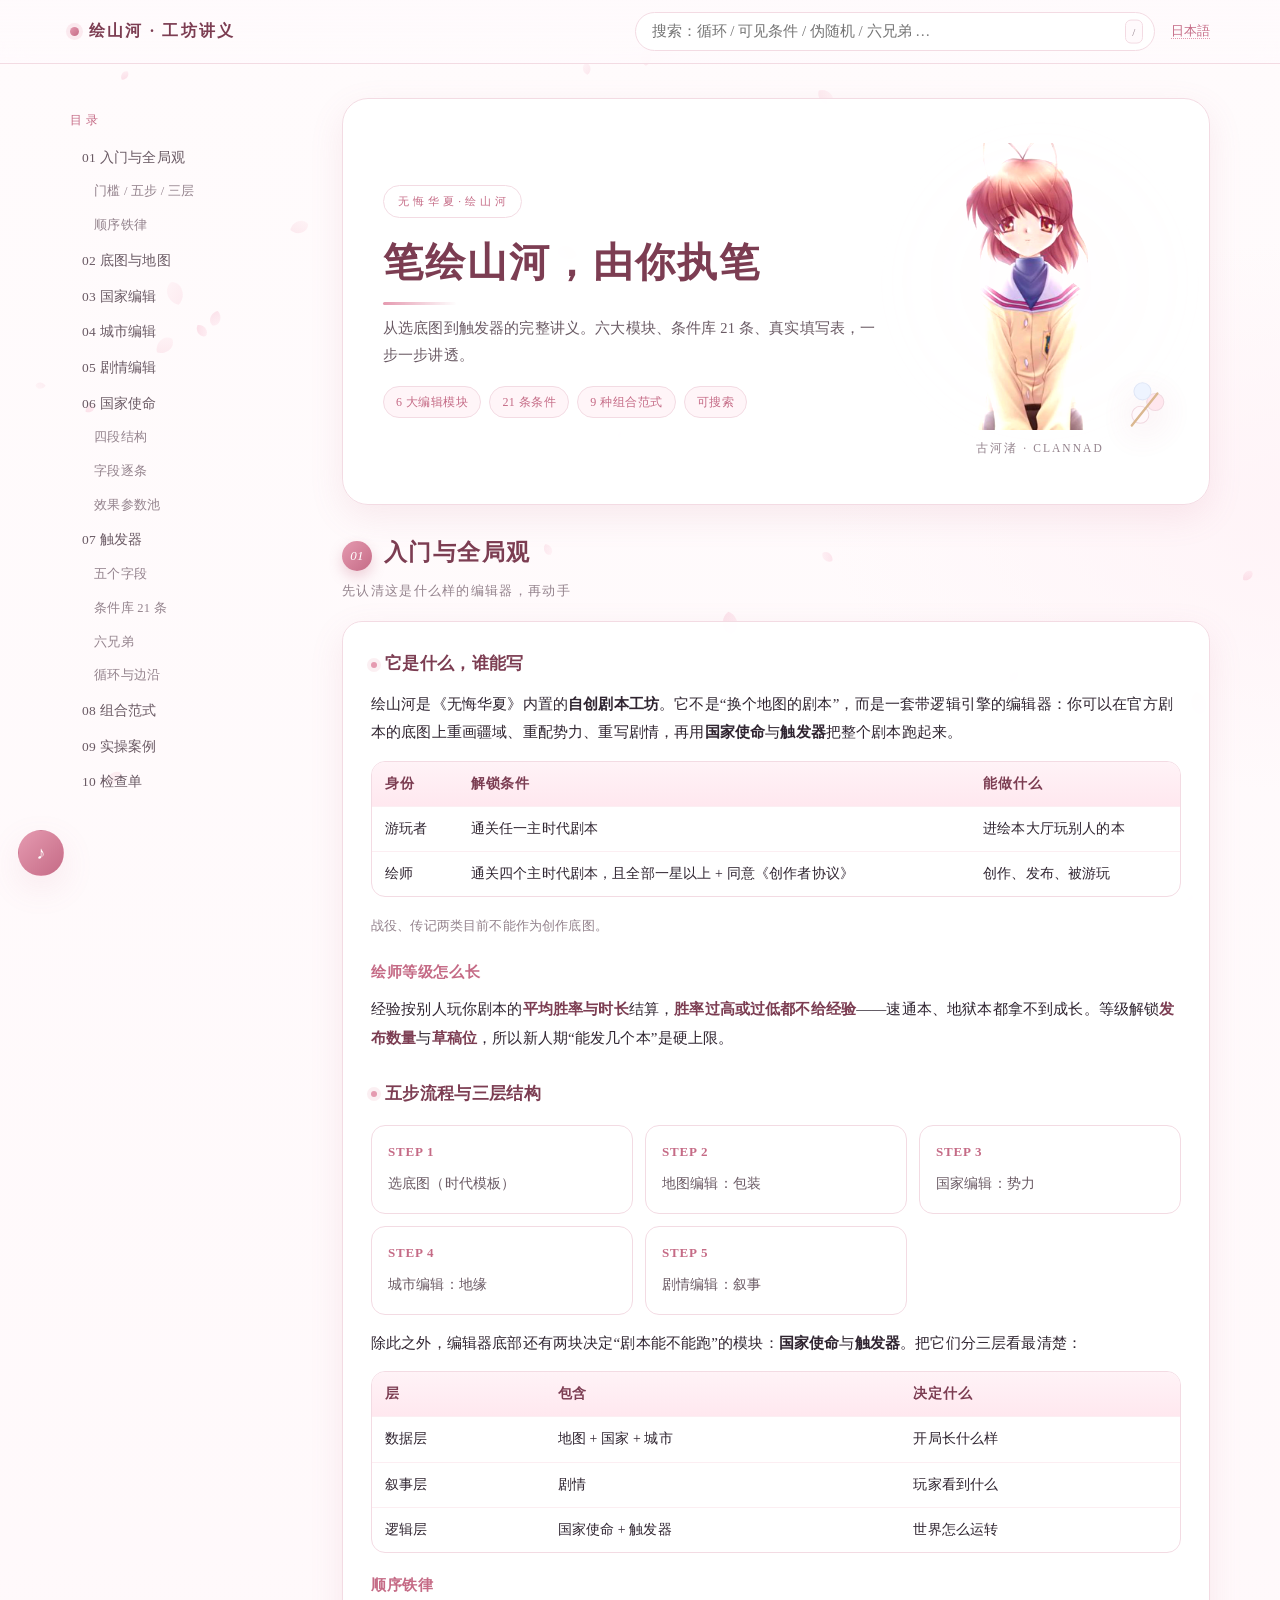
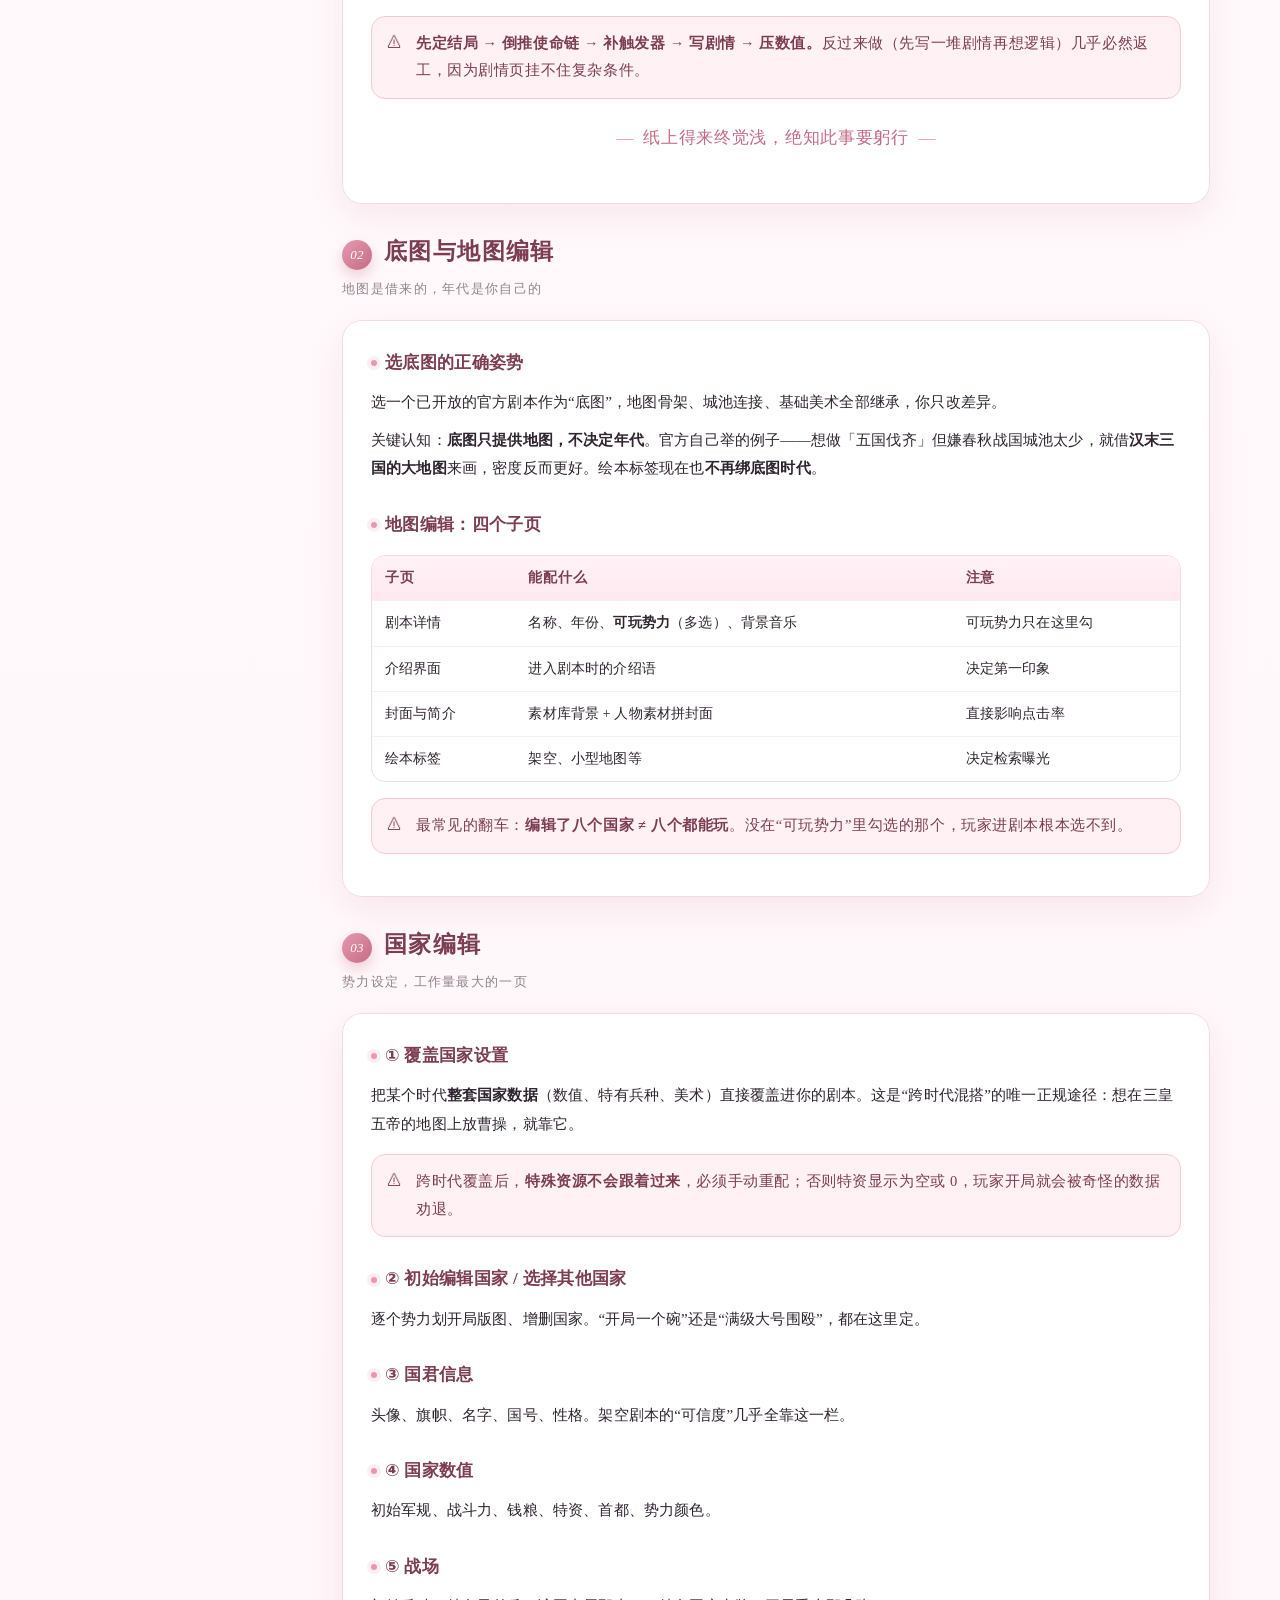
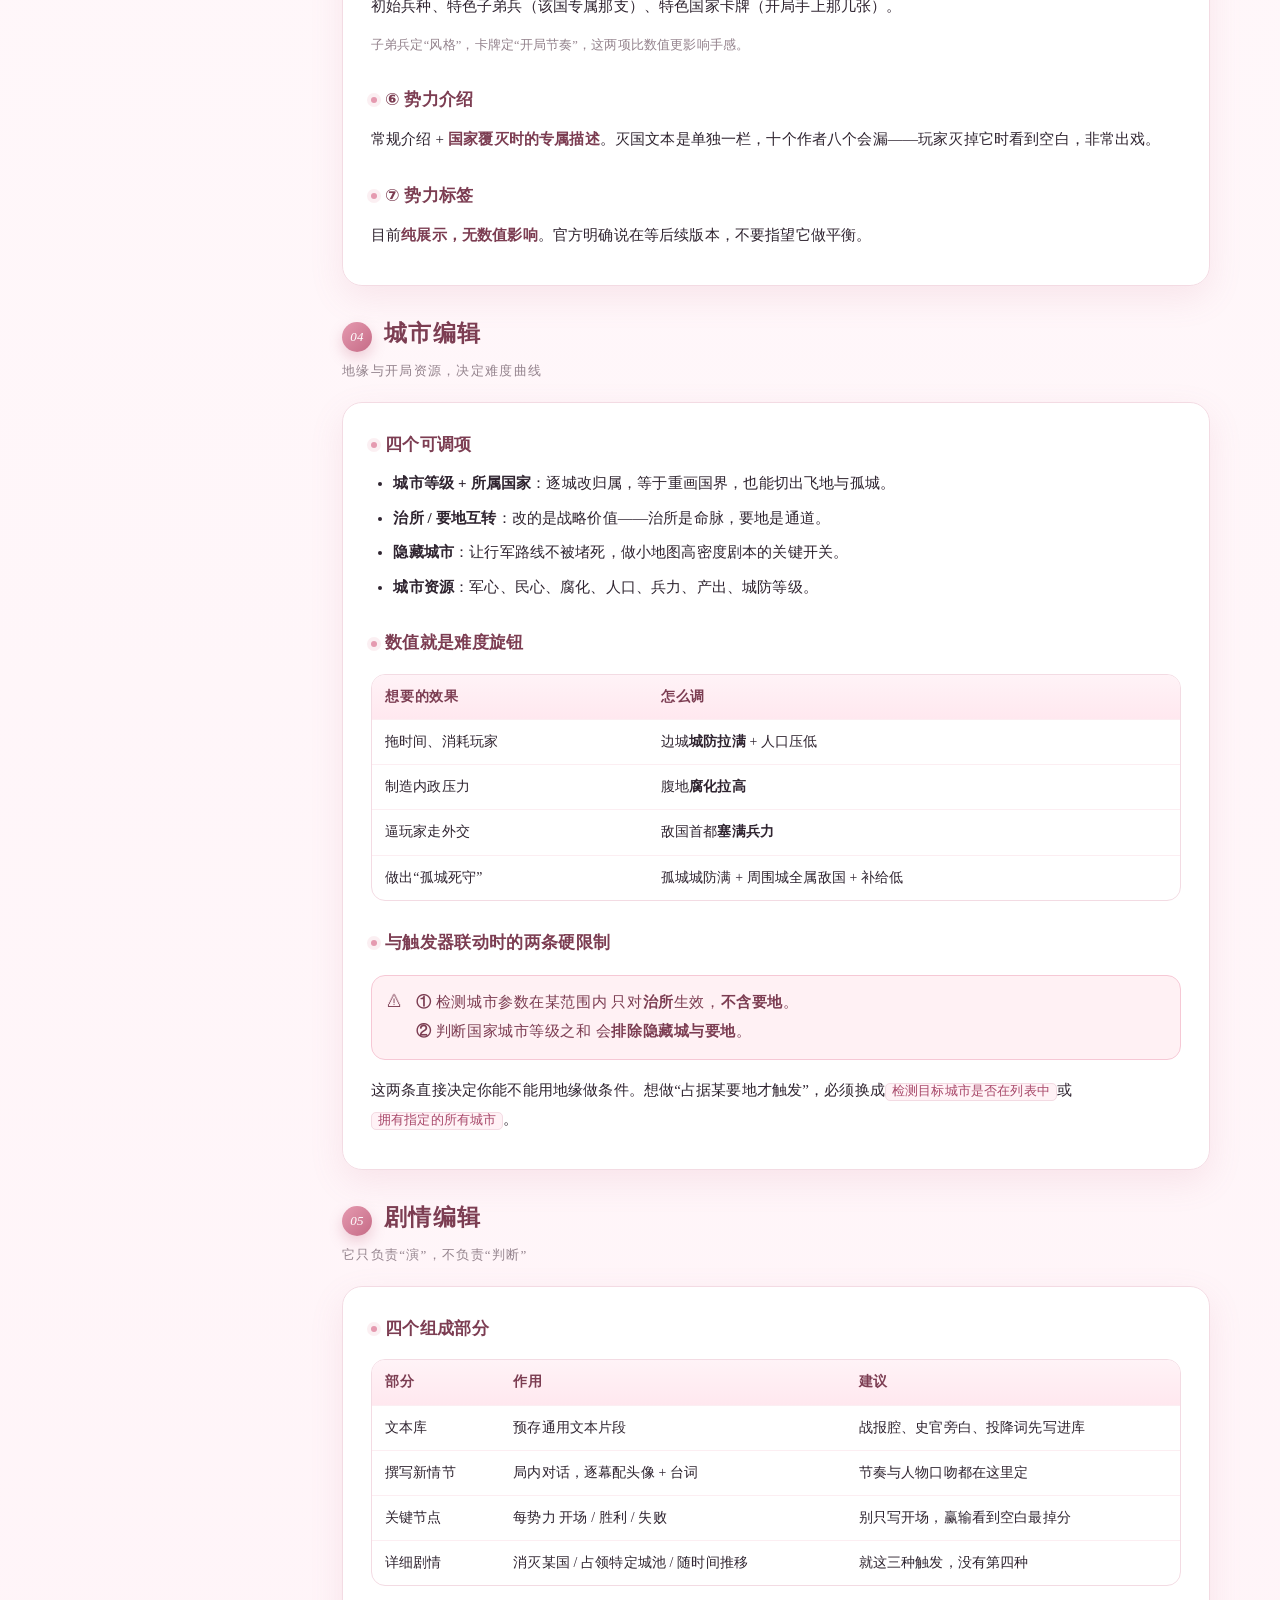
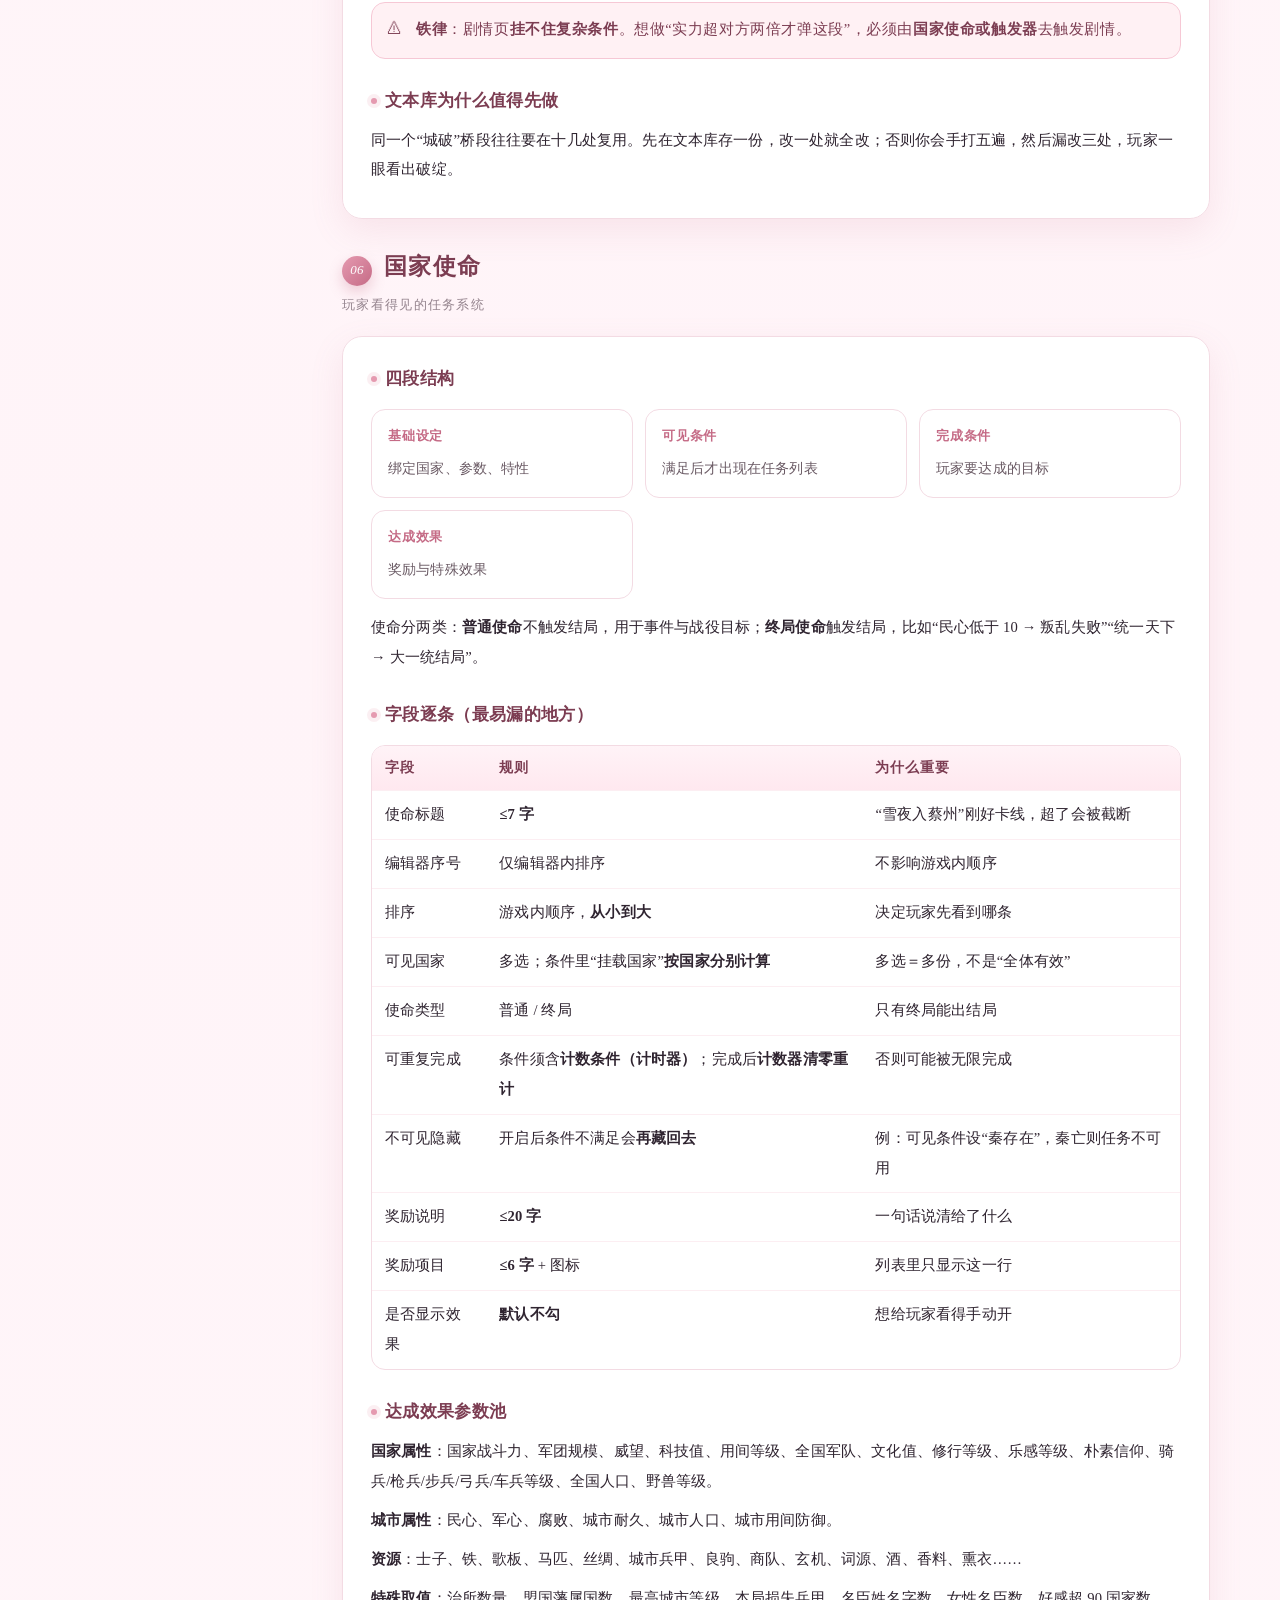
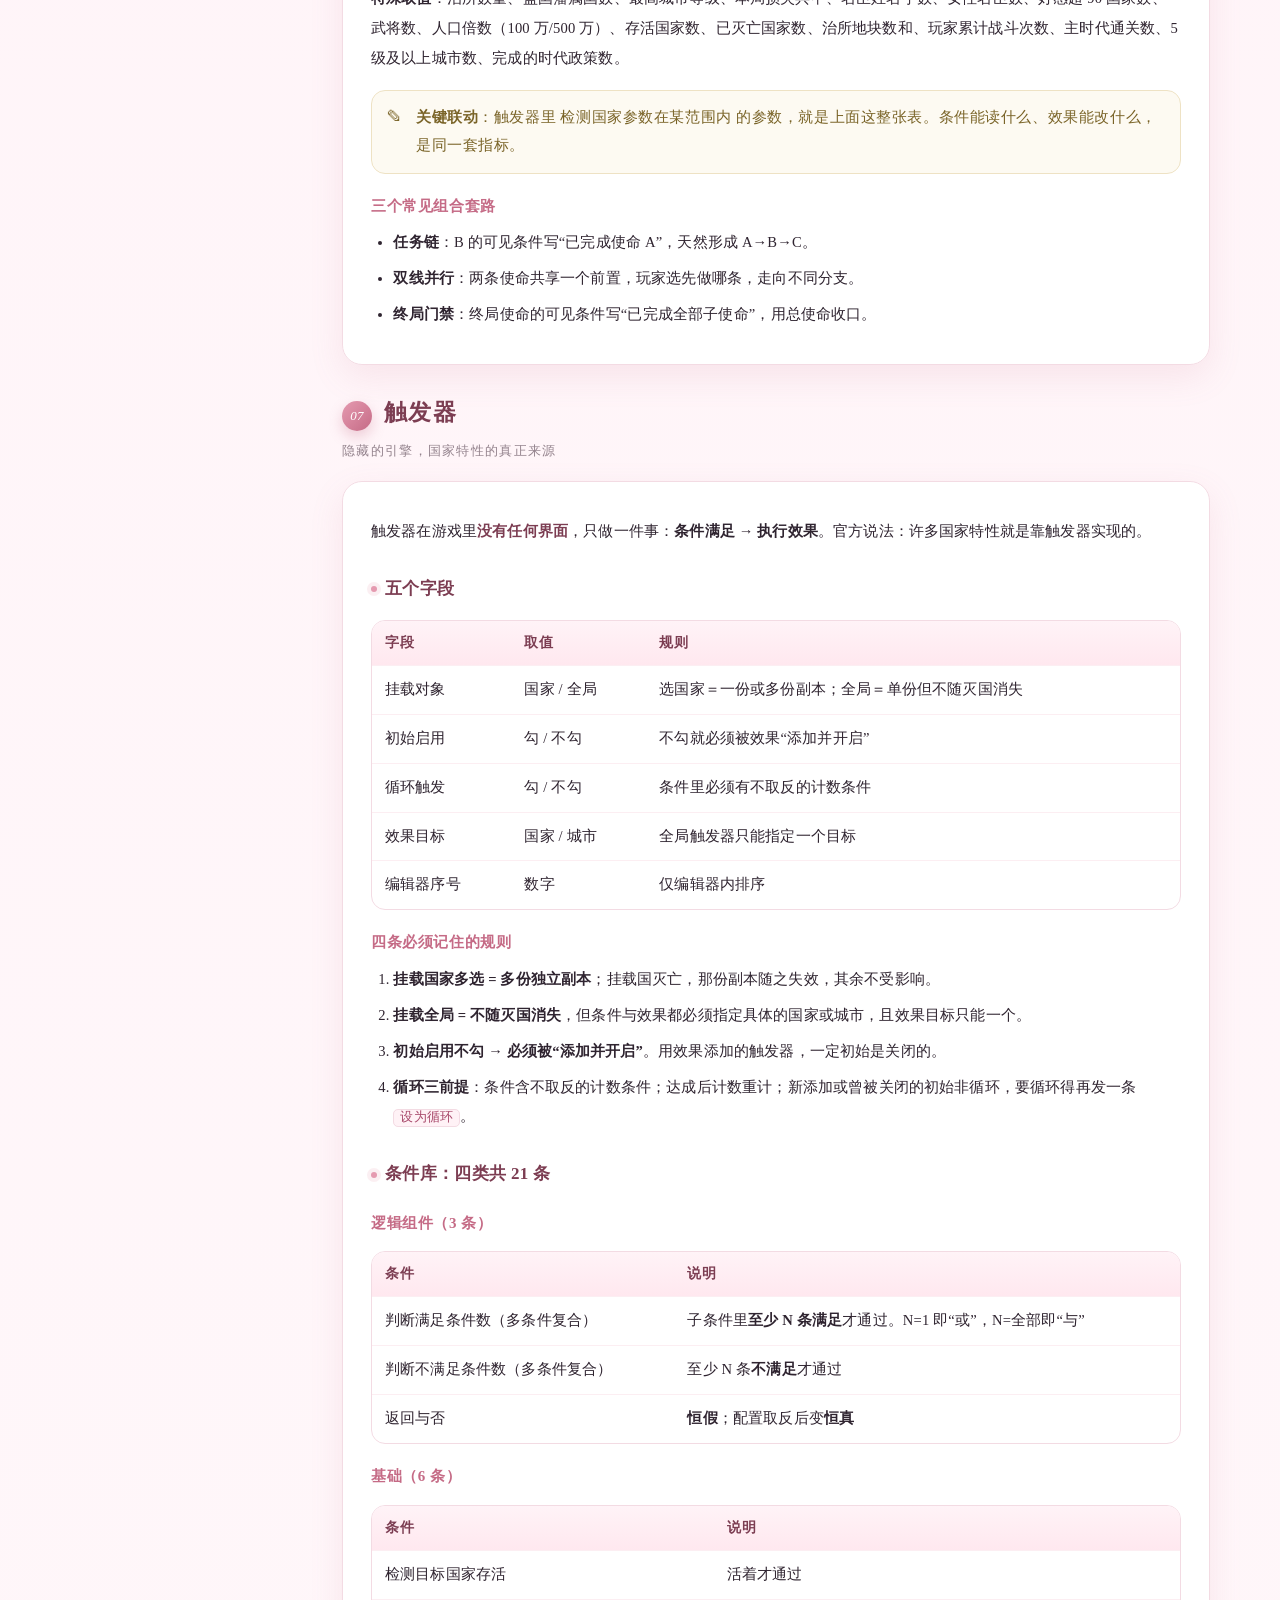
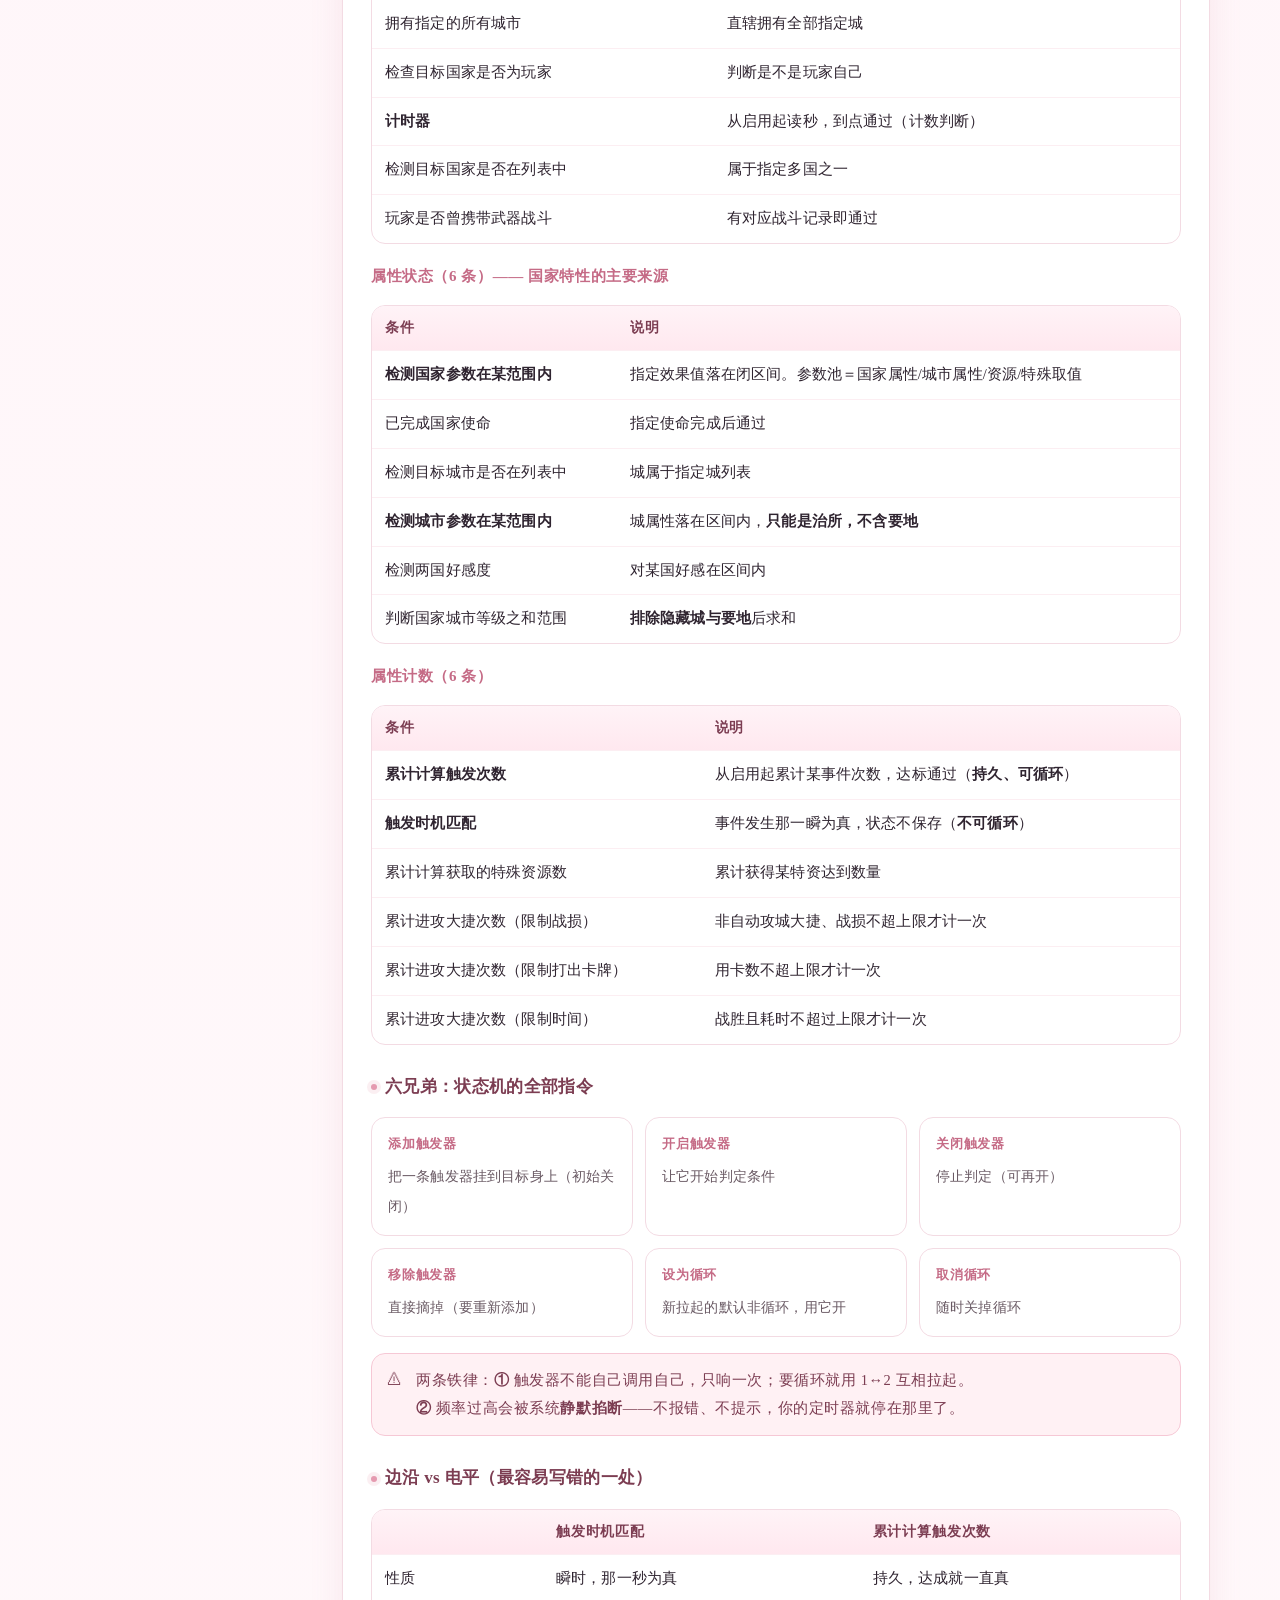
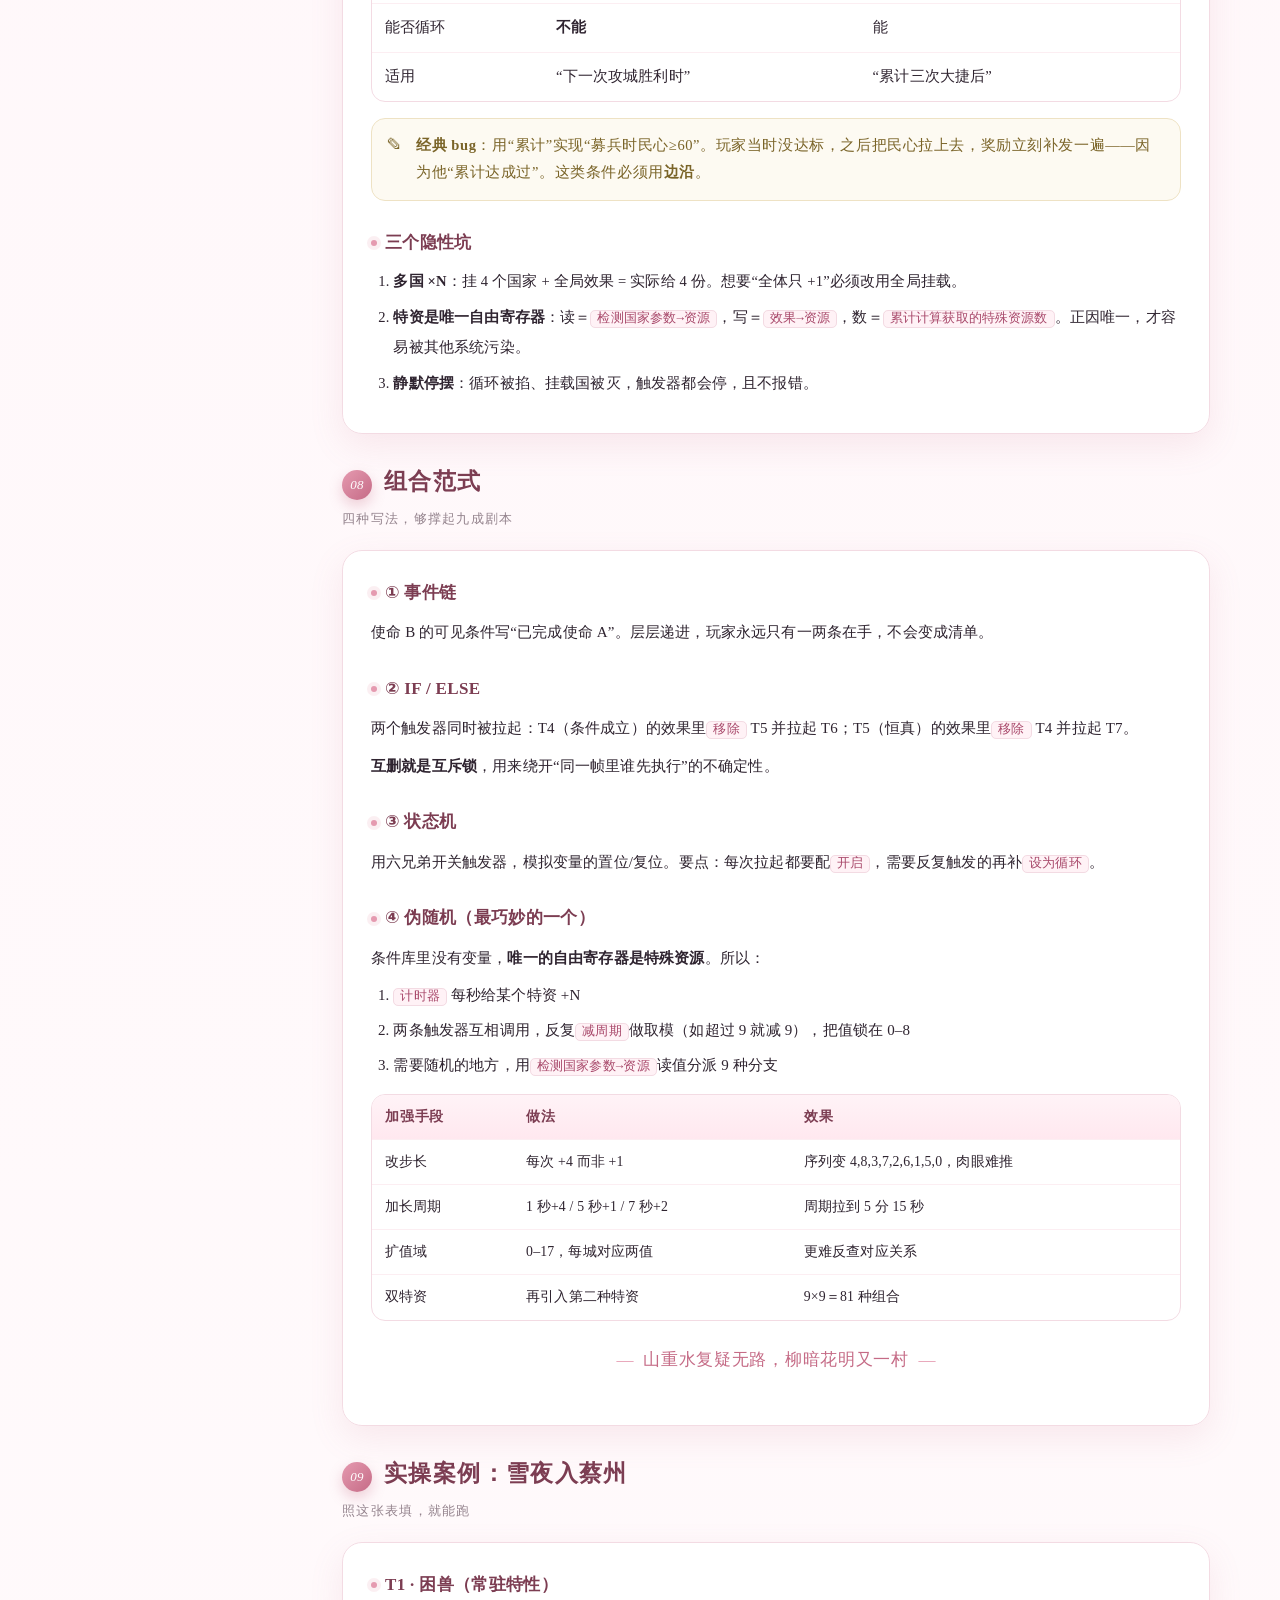
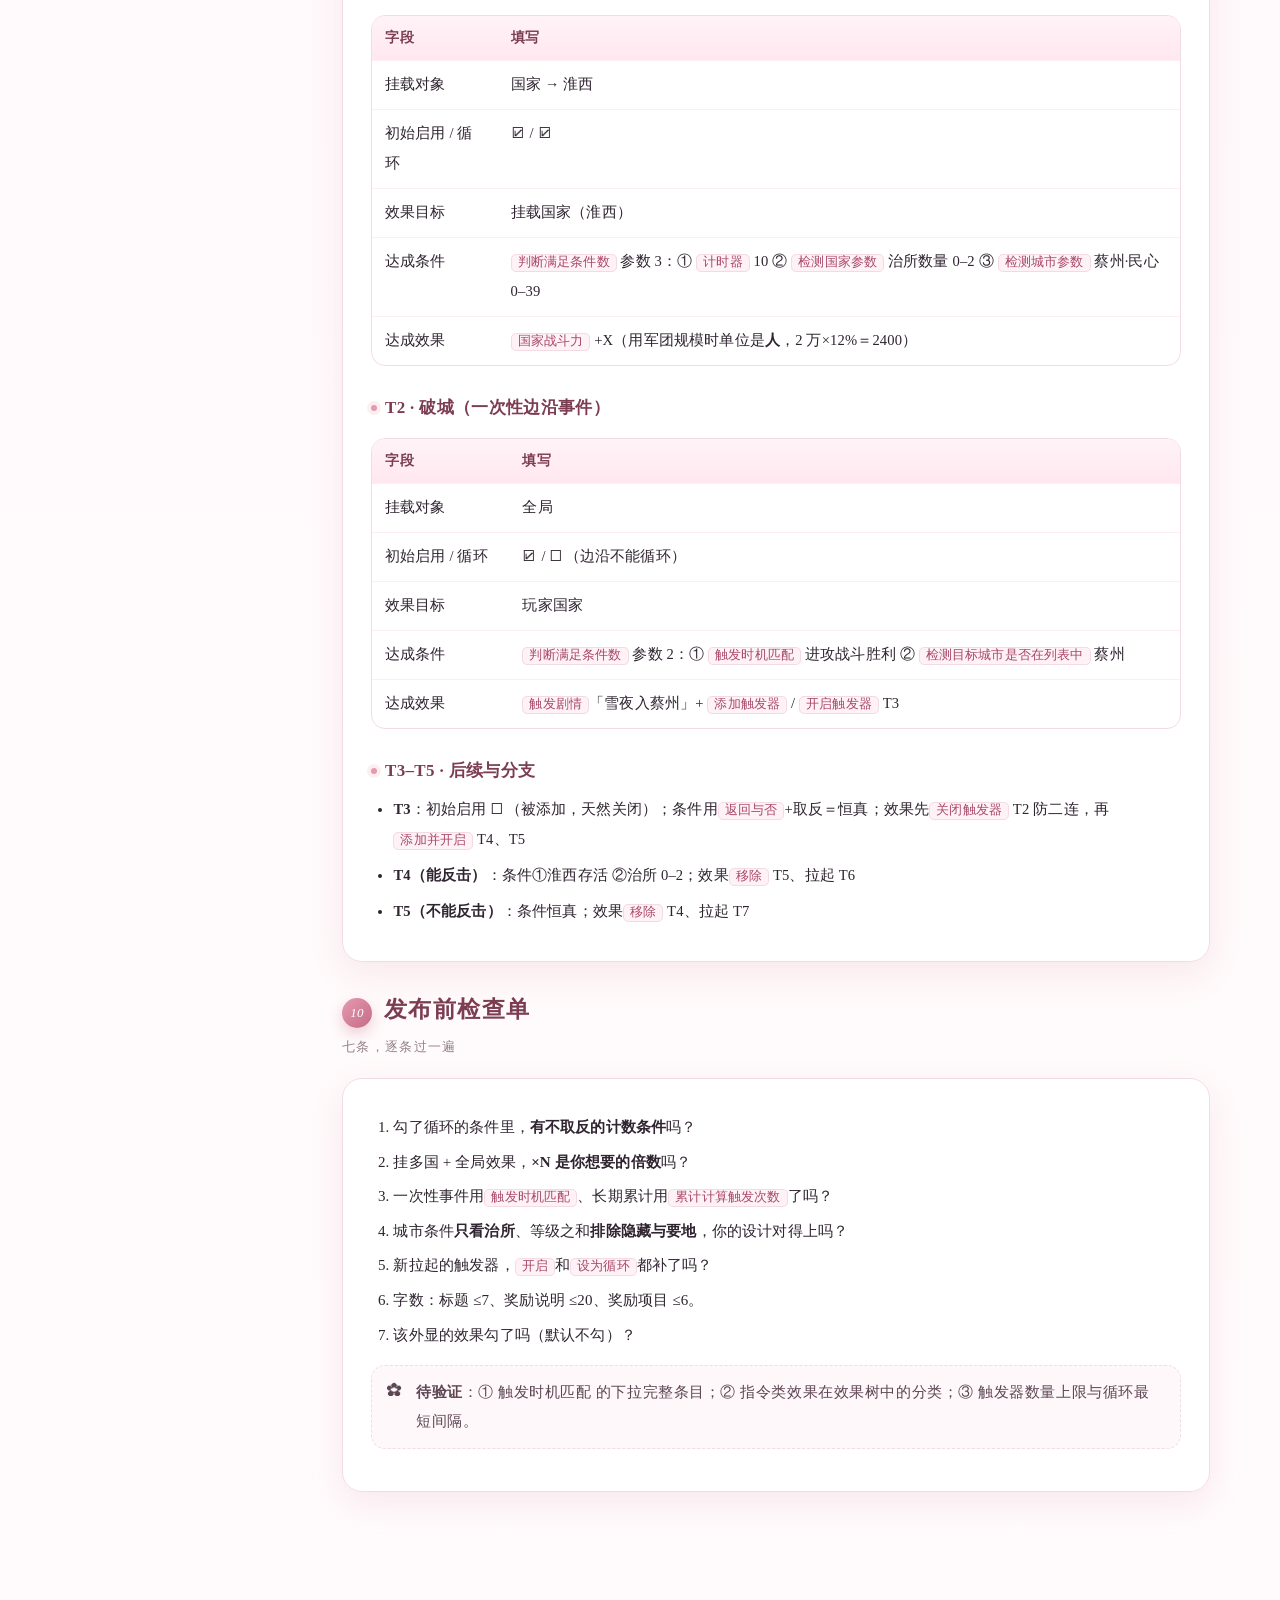
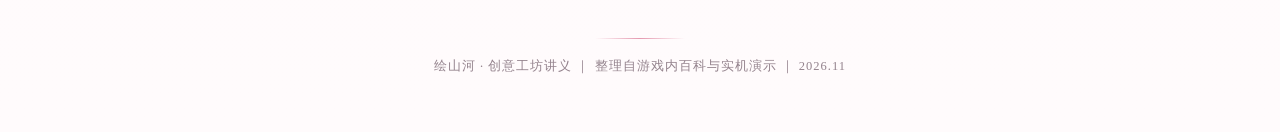
==== index.html @ 2ad3d216 "feat: 打开即播（含交互兜底）+ 全站字体分层" ====
<!DOCTYPE html>
<html lang="zh-CN">
<head>
<meta charset="utf-8">
<meta name="viewport" content="width=device-width, initial-scale=1">
<title>绘山河创意工坊 · 完全讲义 | 无悔华夏</title>
<style>
:root{
  --ink:#2f2430; --ink2:#6a5a64; --ink3:#94838d;
  --pink:#e59ab0; --pink-d:#c56b86; --pink-l:#fce8ee; --pink-xl:#fff5f8;
  --gold:#b8954a; --line:#f3dbe3; --card:rgba(255,255,255,.94);
  --deep:#7c3d52; --shadow:0 12px 34px rgba(197,107,134,.12);
  --serif-zh:"Songti SC","Noto Serif SC","Source Han Serif SC",serif;
  --sans-zh:"PingFang SC","Noto Sans SC","Source Han Sans SC",system-ui,-apple-system,sans-serif;
  --kai-zh:"Kaiti SC","STKaiti","KaiTi",var(--serif-zh);
  --serif-ja:"Hiragino Mincho ProN","Yu Mincho","Noto Serif JP",serif;
  --sans-ja:"Hiragino Sans","Yu Gothic","Noto Sans JP",system-ui,sans-serif;
  --maru-ja:"Hiragino Maru Gothic ProN","Yu Gothic",sans-serif;
}
*{box-sizing:border-box}
html{scroll-behavior:smooth; scroll-padding-top:80px}
body{
  margin:0; color:var(--ink); font-family:var(--sans-zh); line-height:1.9;
  background:
    radial-gradient(1100px 520px at 8% -8%, #ffeef4 0%, transparent 62%),
    radial-gradient(900px 480px at 105% 4%, #fff3f7 0%, transparent 58%),
    linear-gradient(180deg,#fffbfc 0%,#fff4f8 42%,#fffbfc 100%);
  -webkit-font-smoothing:antialiased; letter-spacing:.01em;
}
/* ---------- 樱花画布：背景层，绝不压字 ---------- */
#sakura{position:fixed; inset:0; z-index:0; pointer-events:none}
.wrap{position:relative; z-index:1}
/* ---------- 顶栏 ---------- */
.topbar{
  position:sticky; top:0; z-index:20; backdrop-filter:blur(14px);
  background:linear-gradient(180deg,rgba(255,250,252,.95),rgba(255,250,252,.78));
  border-bottom:1px solid var(--line);
}
.topbar .inner{max-width:1180px; margin:0 auto; padding:12px 20px; display:flex; gap:16px; align-items:center}
.brand{display:flex; align-items:center; gap:10px; font-family:var(--serif-zh); font-weight:700; color:var(--deep); letter-spacing:.14em; white-space:nowrap}
.brand .dot{width:9px;height:9px;border-radius:50%;background:linear-gradient(135deg,var(--pink),var(--pink-d));box-shadow:0 0 0 4px rgba(229,154,176,.18)}
.search{position:relative; flex:1; max-width:520px; margin-left:auto}
.search input{
  width:100%; padding:10px 40px 10px 16px; border-radius:999px; border:1px solid var(--line);
  background:#fff; font-family:var(--sans-zh); font-size:15px; color:var(--ink); outline:none;
  transition:.2s;
}
.search input:focus{border-color:var(--pink); box-shadow:0 0 0 4px rgba(229,154,176,.16)}
.search .kbd{position:absolute; right:12px; top:50%; transform:translateY(-50%); font-size:11px; color:var(--ink3); border:1px solid var(--line); border-radius:6px; padding:1px 6px; background:#fffafc}
.results{
  position:absolute; top:calc(100% + 8px); left:0; right:0; background:#fff; border:1px solid var(--line);
  border-radius:16px; box-shadow:0 18px 40px rgba(120,60,80,.18); overflow:hidden; display:none; max-height:60vh; overflow-y:auto;
}
.results.on{display:block}
.results .item{padding:11px 16px; border-bottom:1px solid #fdf0f4; cursor:pointer}
.results .item:last-child{border-bottom:none}
.results .item:hover,.results .item.sel{background:var(--pink-xl)}
.results .item .t{font-size:14px; color:var(--deep); font-weight:600; font-family:var(--serif-zh)}
.results .item .s{font-size:12.5px; color:var(--ink2); margin-top:2px; display:-webkit-box; -webkit-line-clamp:2; -webkit-box-orient:vertical; overflow:hidden}
.results .empty{padding:16px; color:var(--ink3); font-size:13.5px}
mark{background:linear-gradient(180deg,transparent 55%,#ffd7e3 55%); color:inherit; padding:0 1px}
.lang{font-size:12.5px; white-space:nowrap}
.lang a{color:var(--pink-d); text-decoration:none; border-bottom:1px dotted var(--pink)}
/* ---------- 布局 ---------- */
.layout{max-width:1180px; margin:0 auto; padding:0 20px; display:grid; grid-template-columns:236px minmax(0,1fr); gap:36px}
aside{position:sticky; top:76px; align-self:start; max-height:calc(100vh - 96px); overflow-y:auto; padding:18px 0 40px; font-size:13.5px}
aside .h{font-family:var(--serif-zh); color:var(--pink-d); letter-spacing:.28em; font-size:11.5px; margin:16px 0 8px}
aside a{display:block; color:var(--ink2); text-decoration:none; padding:5px 10px; border-radius:8px; border-left:2px solid transparent}
aside a:hover{background:#fff; color:var(--pink-d); border-left-color:var(--pink)}
aside a.sub{padding-left:22px; font-size:12.5px; color:var(--ink3)}
main{padding:34px 0 90px; min-width:0}
/* ---------- 首屏 ---------- */
.hero{position:relative; background:var(--card); border:1px solid var(--line); border-radius:26px; padding:44px 40px; box-shadow:var(--shadow); overflow:hidden; display:grid; grid-template-columns:minmax(0,1fr) 258px; gap:26px; align-items:center}
.hero .seal{display:inline-block; font-size:11px; letter-spacing:.34em; color:var(--pink-d); border:1px solid var(--line); border-radius:999px; padding:5px 14px; background:#fff}
.hero h1{font-family:var(--serif-zh); font-size:clamp(26px,4.4vw,40px); line-height:1.35; margin:18px 0 10px; color:var(--deep); letter-spacing:.04em}
.hero p{color:var(--ink2); margin:0; font-size:14.5px}
.hero .meta{display:flex; flex-wrap:wrap; gap:8px; margin-top:16px}
.hero .meta span{font-size:12px; color:var(--pink-d); background:var(--pink-xl); border:1px solid var(--line); border-radius:999px; padding:4px 12px}
.hero .art{position:relative; display:flex; flex-direction:column; align-items:center; justify-content:center}
.hero .art::before{content:""; position:absolute; inset:-8% -12% -4%; z-index:-1; border-radius:50%;
  background:radial-gradient(circle at 50% 46%, rgba(255,206,223,.55), rgba(255,240,246,.25) 55%, rgba(255,255,255,0) 72%)}
.hero .art figcaption{margin-top:8px; font-family:var(--kai-zh); font-size:11.5px; letter-spacing:.18em; color:var(--ink3)}
.hero .art .dango{position:absolute; right:-14px; bottom:26px; width:64px; height:64px; opacity:.95; animation:float 6s ease-in-out infinite}
@keyframes float{0%,100%{transform:translateY(0)}50%{transform:translateY(-7px)}}
.hero .art svg{width:100%; height:auto; filter:drop-shadow(0 10px 18px rgba(197,107,134,.18))}
/* ---------- 章节 ---------- */
section{margin:26px 0}
.sec-head{display:flex; align-items:baseline; gap:12px; margin:0 0 4px}
.sec-head .n{font-family:Georgia,serif; font-size:13px; color:#fff; background:linear-gradient(135deg,var(--pink),var(--pink-d)); width:30px; height:30px; border-radius:50%; display:inline-flex; align-items:center; justify-content:center; flex:none; box-shadow:0 6px 14px rgba(197,107,134,.3)}
.sec-head h2{font-family:var(--serif-zh); font-size:23px; color:var(--deep); margin:0; letter-spacing:.06em}
.kicker{color:var(--ink3); font-size:13px; letter-spacing:.1em; margin:0 0 18px}
.card{background:var(--card); border:1px solid var(--line); border-radius:20px; padding:26px 28px; box-shadow:var(--shadow)}
h3{font-family:var(--serif-zh); font-size:17px; color:var(--deep); margin:26px 0 8px; letter-spacing:.05em; display:flex; align-items:center; gap:8px}
h3:first-child{margin-top:0}
h3::before{content:""; width:6px; height:6px; border-radius:50%; background:var(--pink); box-shadow:0 0 0 4px rgba(229,154,176,.16); flex:none}
h4{font-family:var(--sans-zh); font-size:15px; color:var(--pink-d); margin:18px 0 6px; font-weight:700; letter-spacing:.03em}
p{margin:9px 0; font-size:15px}
ul,ol{padding-left:1.4em; margin:8px 0}
li{margin:6px 0; font-size:15px}
strong{color:var(--deep)}
em{font-family:var(--kai-zh); font-style:normal; color:var(--pink-d); padding:0 2px}
small{color:var(--ink3)}
/* ---------- 引用 / 提示 ---------- */
.poem{font-family:var(--kai-zh); color:var(--pink-d); font-size:17px; text-align:center; letter-spacing:.16em; margin:22px 0; line-height:2}
.poem::before,.poem::after{content:"—"; color:var(--pink); margin:0 10px; letter-spacing:0}
.note,.warn,.tip{border-radius:14px; padding:13px 16px 13px 44px; margin:16px 0; position:relative; font-size:14.5px}
.note{background:#fff8fb; border:1px dashed var(--line); color:#5c4652}
.warn{background:#fff1f4; border:1px solid #f6c8d5; color:var(--deep)}
.tip{background:#fdfaf2; border:1px solid #eee2c4; color:#7a6428}
.note::before,.warn::before,.tip::before{position:absolute; left:15px; top:11px; font-size:15px}
.note::before{content:"✿"}
.warn::before{content:"⚠"}
.tip::before{content:"✎"}
/* ---------- 表格 ---------- */
.tablewrap{overflow-x:auto; margin:14px 0; border:1px solid var(--line); border-radius:14px; background:#fff}
table{border-collapse:collapse; width:100%; font-size:13.8px}
th,td{padding:9px 13px; text-align:left; border-bottom:1px solid #fceef2; vertical-align:top}
th{background:linear-gradient(180deg,#fff3f7,#ffe8ef); color:var(--deep); font-weight:700; white-space:nowrap; font-family:var(--serif-zh); letter-spacing:.04em}
tr:last-child td{border-bottom:none}
td code, p code, li code{background:#fff2f6; border:1px solid var(--line); border-radius:5px; padding:1px 6px; font-family:"SFMono-Regular",Consolas,monospace; font-size:12.5px; color:#a8486a; white-space:nowrap}
/* ---------- 卡片组 ---------- */
.grid{display:grid; grid-template-columns:repeat(auto-fit,minmax(210px,1fr)); gap:12px; margin:14px 0}
.mini{background:#fff; border:1px solid var(--line); border-radius:14px; padding:14px 16px}
.mini b{display:block; font-family:var(--serif-zh); color:var(--pink-d); font-size:13px; letter-spacing:.14em; margin-bottom:4px}
.mini span{font-size:13.5px; color:var(--ink2)}
/* ---------- 回到顶部 ---------- */
.totop{position:fixed; right:18px; bottom:24px; z-index:30; width:44px; height:44px; border-radius:50%; border:1px solid var(--line); background:#fff; color:var(--pink-d); font-size:18px; box-shadow:var(--shadow); cursor:pointer; opacity:0; pointer-events:none; transition:.25s}
.totop.on{opacity:1; pointer-events:auto}
/* ---------- 页脚 ---------- */
footer{max-width:1180px; margin:0 auto; padding:30px 20px 60px; text-align:center; color:var(--ink3); font-size:12.5px; letter-spacing:.08em}
footer .hr{width:90px; height:1px; background:linear-gradient(90deg,transparent,var(--pink),transparent); margin:0 auto 16px}
/* ---------- 日语版字形 ---------- */
body.ja{font-family:var(--sans-ja)}
body.ja .brand,body.ja h2,body.ja h3,body.ja .min b,body.ja th{font-family:var(--serif-ja)}
body.ja h4{font-family:var(--maru-ja)}
body.ja em,body.ja .poem{font-family:var(--maru-ja); letter-spacing:.08em}
@media (max-width:980px){
  .layout{grid-template-columns:1fr; gap:0}
  aside{display:none}
  .hero{grid-template-columns:1fr; padding:30px 24px}
  .hero .art{order:-1; max-width:190px; margin:0 auto}
  .card{padding:22px 18px; border-radius:18px}
  .search{max-width:none}
  .brand span.full{display:none}
}

/* ---------- 音乐开关 ---------- */
.music{position:fixed; left:18px; bottom:24px; z-index:30; width:46px; height:46px; border-radius:50%;
  border:1px solid var(--line); background:#fff; color:var(--pink-d); font-size:18px; cursor:pointer;
  box-shadow:var(--shadow); transition:.25s; display:flex; align-items:center; justify-content:center}
.music:hover{transform:translateY(-2px)}
.music.on{background:linear-gradient(135deg,var(--pink),var(--pink-d)); color:#fff; border-color:transparent;
  animation:breath 3.6s ease-in-out infinite}
@keyframes breath{0%,100%{box-shadow:0 0 0 0 rgba(229,154,176,.45)}50%{box-shadow:0 0 0 12px rgba(229,154,176,0)}}
@media (max-width:980px){.music{left:14px; bottom:18px; width:44px; height:44px}}

/* 日语版标题略小，避免折行难看 */
body.ja .hero h1{font-size:clamp(21px,3.15vw,31px); line-height:1.55; letter-spacing:.02em}
body.ja .hero p{font-size:14px; line-height:1.95}

/* 插画：白底用 multiply 融入背景 */
.hero .art img{width:100%; height:auto; display:block; mix-blend-mode:multiply;
  filter:saturate(1.14) contrast(1.12) brightness(1.02); border-radius:14px}

/* 首屏标题的樱色下划线 */
.hero h1::after{content:""; display:block; width:74px; height:3px; margin-top:12px; border-radius:3px;
  background:linear-gradient(90deg,var(--pink),rgba(229,154,176,0))}

/* ================= 字体分层（每种角色不同字族） ================= */
body{--f-title:var(--serif-zh);--f-body:var(--sans-zh);--f-accent:var(--kai-zh);--f-latin:Georgia,"Times New Roman",serif}
body.ja{--f-title:var(--serif-ja);--f-body:var(--sans-ja);--f-accent:var(--maru-ja);--f-latin:"Times New Roman",Georgia,serif}

/* 正文：拉丁/数字走 Georgia，汉字走无衬线 */
body,p,li,td,.hero p,.kicker,.search input,input{font-family:var(--f-latin),var(--f-body)}

/* 标题层：宋体/明朝体，宽字距 */
.hero h1,.sec-head h2,h3.serif,.results .item .t,.mini b,table th,.hero .seal{
  font-family:var(--f-title); letter-spacing:.06em}
.hero h1{letter-spacing:.05em}

/* 小标题：黑体，靠字重区分 */
h3{font-family:var(--f-latin),var(--f-body); font-weight:800; letter-spacing:.02em}

/* 引文/提示/图注/目录：楷体（日文为丸ゴ） */
h4,.note,.warn,.tip,.poem,figcaption,aside a,aside .h,.badge,.hero .meta span{
  font-family:var(--f-accent); letter-spacing:.04em}
aside a{letter-spacing:.02em}

/* 章节序号、数字、页脚：衬线数字 */
.sec-head .n,footer,.kbd,.hero .meta span{font-family:Georgia,"Times New Roman",serif}
.sec-head .n{font-style:italic}

/* 使命 / 触发器 / 案例三章：正文改用宋体，长文阅读更沉 */
.card.alt p,.card.alt li,.card.alt td{font-family:var(--f-title); line-height:2.05; font-size:14.6px}
.card.alt h3{font-family:var(--f-latin),var(--f-body)}

/* 表格数值列：等宽感 */
td code,p code,li code{font-family:"SFMono-Regular",Consolas,monospace}

</style>
</head>
<body>
<canvas id="sakura" aria-hidden="true"></canvas>

<div class="topbar"><div class="inner">
  <div class="brand"><span class="dot"></span><span class="full">绘山河 · 工坊讲义</span></div>
  <div class="search">
    <input id="q" type="search" placeholder="搜索：循环 / 可见条件 / 伪随机 / 六兄弟 …" autocomplete="off" aria-label="站内搜索">
    <span class="kbd">/</span>
    <div class="results" id="res"></div>
  </div>
  <div class="lang"><a href="ja.html">日本語</a></div>
</div></div>

<div class="wrap"><div class="layout">

<aside>
  <div class="h">目 录</div>
  <a href="#s1">01 入门与全局观</a>
  <a class="sub" href="#s1-a">门槛 / 五步 / 三层</a>
  <a class="sub" href="#s1-b">顺序铁律</a>
  <a href="#s2">02 底图与地图</a>
  <a href="#s3">03 国家编辑</a>
  <a href="#s4">04 城市编辑</a>
  <a href="#s5">05 剧情编辑</a>
  <a href="#s6">06 国家使命</a>
  <a class="sub" href="#s6-a">四段结构</a>
  <a class="sub" href="#s6-b">字段逐条</a>
  <a class="sub" href="#s6-c">效果参数池</a>
  <a href="#s7">07 触发器</a>
  <a class="sub" href="#s7-a">五个字段</a>
  <a class="sub" href="#s7-b">条件库 21 条</a>
  <a class="sub" href="#s7-c">六兄弟</a>
  <a class="sub" href="#s7-d">循环与边沿</a>
  <a href="#s8">08 组合范式</a>
  <a href="#s9">09 实操案例</a>
  <a href="#s10">10 检查单</a>
</aside>

<main>

<div class="hero">
  <div>
    <span class="seal">无 悔 华 夏 · 绘 山 河</span>
    <h1>笔绘山河，由你执笔</h1>
    <p>从选底图到触发器的完整讲义。六大模块、条件库 21 条、真实填写表，一步一步讲透。</p>
    <div class="meta">
      <span>6 大编辑模块</span><span>21 条条件</span><span>9 种组合范式</span><span>可搜索</span>
    </div>
  </div>
  <div class="art" aria-hidden="true">
    <!-- 插画：《CLANNAD》古河渚 -->
    <img loading="eager" src="[data-uri]" alt="绘山河讲义插画" width="680" height="757">
    <svg class="dango" viewBox="0 0 60 60" aria-hidden="true"><g><circle cx="20" cy="42" r="8" fill="#fff8fb" stroke="#f0d7df"/><circle cx="34" cy="30" r="8" fill="#ffe6ee" stroke="#f0d7df"/><circle cx="22" cy="20" r="8" fill="#eef4ff" stroke="#dfe6f6"/><path d="M12 52l24-30" stroke="#d8b48a" stroke-width="2.2" stroke-linecap="round"/></g></svg>
    <figcaption>古河渚 · CLANNAD</figcaption>

  </div>
</div>

<section id="s1" data-t="入门与全局观">
<div class="sec-head"><span class="n">01</span><h2>入门与全局观</h2></div>
<p class="kicker">先认清这是什么样的编辑器，再动手</p>
<div class="card">
<h3 id="s1-a">它是什么，谁能写</h3>
<p>绘山河是《无悔华夏》内置的<b>自创剧本工坊</b>。它不是“换个地图的剧本”，而是一套带逻辑引擎的编辑器：你可以在官方剧本的底图上重画疆域、重配势力、重写剧情，再用<b>国家使命</b>与<b>触发器</b>把整个剧本跑起来。</p>
<div class="tablewrap"><table>
<tr><th>身份</th><th>解锁条件</th><th>能做什么</th></tr>
<tr><td>游玩者</td><td>通关任一主时代剧本</td><td>进绘本大厅玩别人的本</td></tr>
<tr><td>绘师</td><td>通关四个主时代剧本，且全部一星以上 + 同意《创作者协议》</td><td>创作、发布、被游玩</td></tr>
</table></div>
<p><small>战役、传记两类目前不能作为创作底图。</small></p>

<h4>绘师等级怎么长</h4>
<p>经验按别人玩你剧本的<strong>平均胜率与时长</strong>结算，<strong>胜率过高或过低都不给经验</strong>——速通本、地狱本都拿不到成长。等级解锁<strong>发布数量</strong>与<strong>草稿位</strong>，所以新人期“能发几个本”是硬上限。</p>

<h3 id="s1-b">五步流程与三层结构</h3>
<div class="grid">
  <div class="mini"><b>STEP 1</b><span>选底图（时代模板）</span></div>
  <div class="mini"><b>STEP 2</b><span>地图编辑：包装</span></div>
  <div class="mini"><b>STEP 3</b><span>国家编辑：势力</span></div>
  <div class="mini"><b>STEP 4</b><span>城市编辑：地缘</span></div>
  <div class="mini"><b>STEP 5</b><span>剧情编辑：叙事</span></div>
</div>
<p>除此之外，编辑器底部还有两块决定“剧本能不能跑”的模块：<b>国家使命</b>与<b>触发器</b>。把它们分三层看最清楚：</p>
<div class="tablewrap"><table>
<tr><th>层</th><th>包含</th><th>决定什么</th></tr>
<tr><td>数据层</td><td>地图 + 国家 + 城市</td><td>开局长什么样</td></tr>
<tr><td>叙事层</td><td>剧情</td><td>玩家看到什么</td></tr>
<tr><td>逻辑层</td><td>国家使命 + 触发器</td><td>世界怎么运转</td></tr>
</table></div>

<h4>顺序铁律</h4>
<div class="warn"><b>先定结局 → 倒推使命链 → 补触发器 → 写剧情 → 压数值。</b>反过来做（先写一堆剧情再想逻辑）几乎必然返工，因为剧情页挂不住复杂条件。</div>
<p class="poem">纸上得来终觉浅，绝知此事要躬行</p>
</div>
</section>

<section id="s2" data-t="底图与地图">
<div class="sec-head"><span class="n">02</span><h2>底图与地图编辑</h2></div>
<p class="kicker">地图是借来的，年代是你自己的</p>
<div class="card">
<h3>选底图的正确姿势</h3>
<p>选一个已开放的官方剧本作为“底图”，地图骨架、城池连接、基础美术全部继承，你只改差异。</p>
<p>关键认知：<b>底图只提供地图，不决定年代</b>。官方自己举的例子——想做「五国伐齐」但嫌春秋战国城池太少，就借<b>汉末三国的大地图</b>来画，密度反而更好。绘本标签现在也<b>不再绑底图时代</b>。</p>

<h3>地图编辑：四个子页</h3>
<div class="tablewrap"><table>
<tr><th>子页</th><th>能配什么</th><th>注意</th></tr>
<tr><td>剧本详情</td><td>名称、年份、<b>可玩势力</b>（多选）、背景音乐</td><td>可玩势力只在这里勾</td></tr>
<tr><td>介绍界面</td><td>进入剧本时的介绍语</td><td>决定第一印象</td></tr>
<tr><td>封面与简介</td><td>素材库背景 + 人物素材拼封面</td><td>直接影响点击率</td></tr>
<tr><td>绘本标签</td><td>架空、小型地图等</td><td>决定检索曝光</td></tr>
</table></div>
<div class="warn">最常见的翻车：<b>编辑了八个国家 ≠ 八个都能玩</b>。没在“可玩势力”里勾选的那个，玩家进剧本根本选不到。</div>
</div>
</section>

<section id="s3" data-t="国家编辑">
<div class="sec-head"><span class="n">03</span><h2>国家编辑</h2></div>
<p class="kicker">势力设定，工作量最大的一页</p>
<div class="card">
<h3>① 覆盖国家设置</h3>
<p>把某个时代<b>整套国家数据</b>（数值、特有兵种、美术）直接覆盖进你的剧本。这是“跨时代混搭”的唯一正规途径：想在三皇五帝的地图上放曹操，就靠它。</p>
<div class="warn">跨时代覆盖后，<b>特殊资源不会跟着过来</b>，必须手动重配；否则特资显示为空或 0，玩家开局就会被奇怪的数据劝退。</div>

<h3>② 初始编辑国家 / 选择其他国家</h3>
<p>逐个势力划开局版图、增删国家。“开局一个碗”还是“满级大号围殴”，都在这里定。</p>

<h3>③ 国君信息</h3>
<p>头像、旗帜、名字、国号、性格。架空剧本的“可信度”几乎全靠这一栏。</p>

<h3>④ 国家数值</h3>
<p>初始军规、战斗力、钱粮、特资、首都、势力颜色。</p>

<h3>⑤ 战场</h3>
<p>初始兵种、特色子弟兵（该国专属那支）、特色国家卡牌（开局手上那几张）。</p>
<p><small>子弟兵定“风格”，卡牌定“开局节奏”，这两项比数值更影响手感。</small></p>

<h3>⑥ 势力介绍</h3>
<p>常规介绍 + <strong>国家覆灭时的专属描述</strong>。灭国文本是单独一栏，十个作者八个会漏——玩家灭掉它时看到空白，非常出戏。</p>

<h3>⑦ 势力标签</h3>
<p>目前<strong>纯展示，无数值影响</strong>。官方明确说在等后续版本，不要指望它做平衡。</p>
</div>
</section>

<section id="s4" data-t="城市编辑">
<div class="sec-head"><span class="n">04</span><h2>城市编辑</h2></div>
<p class="kicker">地缘与开局资源，决定难度曲线</p>
<div class="card">
<h3>四个可调项</h3>
<ul>
<li><b>城市等级 + 所属国家</b>：逐城改归属，等于重画国界，也能切出飞地与孤城。</li>
<li><b>治所 / 要地互转</b>：改的是战略价值——治所是命脉，要地是通道。</li>
<li><b>隐藏城市</b>：让行军路线不被堵死，做小地图高密度剧本的关键开关。</li>
<li><b>城市资源</b>：军心、民心、腐化、人口、兵力、产出、城防等级。</li>
</ul>

<h3>数值就是难度旋钮</h3>
<div class="tablewrap"><table>
<tr><th>想要的效果</th><th>怎么调</th></tr>
<tr><td>拖时间、消耗玩家</td><td>边城<b>城防拉满</b> + 人口压低</td></tr>
<tr><td>制造内政压力</td><td>腹地<b>腐化拉高</b></td></tr>
<tr><td>逼玩家走外交</td><td>敌国首都<b>塞满兵力</b></td></tr>
<tr><td>做出“孤城死守”</td><td>孤城城防满 + 周围城全属敌国 + 补给低</td></tr>
</table></div>

<h3>与触发器联动时的两条硬限制</h3>
<div class="warn">
<b>①</b> <code>检测城市参数在某范围内</code> 只对<b>治所</b>生效，<b>不含要地</b>。<br>
<b>②</b> <code>判断国家城市等级之和</code> 会<b>排除隐藏城与要地</b>。
</div>
<p>这两条直接决定你能不能用地缘做条件。想做“占据某要地才触发”，必须换成<code>检测目标城市是否在列表中</code>或<code>拥有指定的所有城市</code>。</p>
</div>
</section>

<section id="s5" data-t="剧情编辑">
<div class="sec-head"><span class="n">05</span><h2>剧情编辑</h2></div>
<p class="kicker">它只负责“演”，不负责“判断”</p>
<div class="card">
<h3>四个组成部分</h3>
<div class="tablewrap"><table>
<tr><th>部分</th><th>作用</th><th>建议</th></tr>
<tr><td>文本库</td><td>预存通用文本片段</td><td>战报腔、史官旁白、投降词先写进库</td></tr>
<tr><td>撰写新情节</td><td>局内对话，逐幕配头像 + 台词</td><td>节奏与人物口吻都在这里定</td></tr>
<tr><td>关键节点</td><td>每势力 开场 / 胜利 / 失败</td><td>别只写开场，赢输看到空白最掉分</td></tr>
<tr><td>详细剧情</td><td>消灭某国 / 占领特定城池 / 随时间推移</td><td>就这三种触发，没有第四种</td></tr>
</table></div>
<div class="warn"><b>铁律</b>：剧情页<b>挂不住复杂条件</b>。想做“实力超对方两倍才弹这段”，必须由<b>国家使命或触发器</b>去<code>触发剧情</code>。</div>

<h3>文本库为什么值得先做</h3>
<p>同一个“城破”桥段往往要在十几处复用。先在文本库存一份，改一处就全改；否则你会手打五遍，然后漏改三处，玩家一眼看出破绽。</p>
</div>
</section>

<section id="s6" data-t="国家使命">
<div class="sec-head"><span class="n">06</span><h2>国家使命</h2></div>
<p class="kicker">玩家看得见的任务系统</p>
<div class="card alt">
<h3 id="s6-a">四段结构</h3>
<div class="grid">
  <div class="mini"><b>基础设定</b><span>绑定国家、参数、特性</span></div>
  <div class="mini"><b>可见条件</b><span>满足后才出现在任务列表</span></div>
  <div class="mini"><b>完成条件</b><span>玩家要达成的目标</span></div>
  <div class="mini"><b>达成效果</b><span>奖励与特殊效果</span></div>
</div>
<p>使命分两类：<b>普通使命</b>不触发结局，用于事件与战役目标；<b>终局使命</b>触发结局，比如“民心低于 10 → 叛乱失败”“统一天下 → 大一统结局”。</p>

<h3 id="s6-b">字段逐条（最易漏的地方）</h3>
<div class="tablewrap"><table>
<tr><th>字段</th><th>规则</th><th>为什么重要</th></tr>
<tr><td>使命标题</td><td><b>≤7 字</b></td><td>“雪夜入蔡州”刚好卡线，超了会被截断</td></tr>
<tr><td>编辑器序号</td><td>仅编辑器内排序</td><td>不影响游戏内顺序</td></tr>
<tr><td>排序</td><td>游戏内顺序，<b>从小到大</b></td><td>决定玩家先看到哪条</td></tr>
<tr><td>可见国家</td><td>多选；条件里“挂载国家”<b>按国家分别计算</b></td><td>多选＝多份，不是“全体有效”</td></tr>
<tr><td>使命类型</td><td>普通 / 终局</td><td>只有终局能出结局</td></tr>
<tr><td>可重复完成</td><td>条件须含<b>计数条件（计时器）</b>；完成后<b>计数器清零重计</b></td><td>否则可能被无限完成</td></tr>
<tr><td>不可见隐藏</td><td>开启后条件不满足会<b>再藏回去</b></td><td>例：可见条件设“秦存在”，秦亡则任务不可用</td></tr>
<tr><td>奖励说明</td><td><b>≤20 字</b></td><td>一句话说清给了什么</td></tr>
<tr><td>奖励项目</td><td><b>≤6 字</b> + 图标</td><td>列表里只显示这一行</td></tr>
<tr><td>是否显示效果</td><td><b>默认不勾</b></td><td>想给玩家看得手动开</td></tr>
</table></div>

<h3 id="s6-c">达成效果参数池</h3>
<p><b>国家属性</b>：国家战斗力、军团规模、威望、科技值、用间等级、全国军队、文化值、修行等级、乐感等级、朴素信仰、骑兵/枪兵/步兵/弓兵/车兵等级、全国人口、野兽等级。</p>
<p><b>城市属性</b>：民心、军心、腐败、城市耐久、城市人口、城市用间防御。</p>
<p><b>资源</b>：士子、铁、歌板、马匹、丝绸、城市兵甲、良驹、商队、玄机、词源、酒、香料、熏衣……</p>
<p><b>特殊取值</b>：治所数量、盟国藩属国数、最高城市等级、本局损失兵甲、名臣姓名字数、女性名臣数、好感超 90 国家数、武将数、人口倍数（100 万/500 万）、存活国家数、已灭亡国家数、治所地块数和、玩家累计战斗次数、主时代通关数、5 级及以上城市数、完成的时代政策数。</p>
<div class="tip"><b>关键联动</b>：触发器里 <code>检测国家参数在某范围内</code> 的参数，就是上面这整张表。条件能读什么、效果能改什么，是同一套指标。</div>

<h4>三个常见组合套路</h4>
<ul>
<li><b>任务链</b>：B 的可见条件写“已完成使命 A”，天然形成 A→B→C。</li>
<li><b>双线并行</b>：两条使命共享一个前置，玩家选先做哪条，走向不同分支。</li>
<li><b>终局门禁</b>：终局使命的可见条件写“已完成全部子使命”，用总使命收口。</li>
</ul>
</div>
</section>

<section id="s7" data-t="触发器">
<div class="sec-head"><span class="n">07</span><h2>触发器</h2></div>
<p class="kicker">隐藏的引擎，国家特性的真正来源</p>
<div class="card alt">
<p>触发器在游戏里<strong>没有任何界面</strong>，只做一件事：<b>条件满足 → 执行效果</b>。官方说法：许多国家特性就是靠触发器实现的。</p>

<h3 id="s7-a">五个字段</h3>
<div class="tablewrap"><table>
<tr><th>字段</th><th>取值</th><th>规则</th></tr>
<tr><td>挂载对象</td><td>国家 / 全局</td><td>选国家＝一份或多份副本；全局＝单份但不随灭国消失</td></tr>
<tr><td>初始启用</td><td>勾 / 不勾</td><td>不勾就必须被效果“添加并开启”</td></tr>
<tr><td>循环触发</td><td>勾 / 不勾</td><td>条件里必须有不取反的计数条件</td></tr>
<tr><td>效果目标</td><td>国家 / 城市</td><td>全局触发器只能指定一个目标</td></tr>
<tr><td>编辑器序号</td><td>数字</td><td>仅编辑器内排序</td></tr>
</table></div>

<h4>四条必须记住的规则</h4>
<ol>
<li><b>挂载国家多选 = 多份独立副本</b>；挂载国灭亡，那份副本随之失效，其余不受影响。</li>
<li><b>挂载全局 = 不随灭国消失</b>，但条件与效果都必须指定具体的国家或城市，且效果目标只能一个。</li>
<li><b>初始启用不勾 → 必须被“添加并开启”</b>。用效果添加的触发器，一定初始是关闭的。</li>
<li><b>循环三前提</b>：条件含不取反的计数条件；达成后计数重计；新添加或曾被关闭的初始非循环，要循环得再发一条<code>设为循环</code>。</li>
</ol>

<h3 id="s7-b">条件库：四类共 21 条</h3>
<h4>逻辑组件（3 条）</h4>
<div class="tablewrap"><table>
<tr><th>条件</th><th>说明</th></tr>
<tr><td>判断满足条件数（多条件复合）</td><td>子条件里<b>至少 N 条满足</b>才通过。N=1 即“或”，N=全部即“与”</td></tr>
<tr><td>判断不满足条件数（多条件复合）</td><td>至少 N 条<b>不满足</b>才通过</td></tr>
<tr><td>返回与否</td><td><b>恒假</b>；配置取反后变<b>恒真</b></td></tr>
</table></div>

<h4>基础（6 条）</h4>
<div class="tablewrap"><table>
<tr><th>条件</th><th>说明</th></tr>
<tr><td>检测目标国家存活</td><td>活着才通过</td></tr>
<tr><td>拥有指定的所有城市</td><td>直辖拥有全部指定城</td></tr>
<tr><td>检查目标国家是否为玩家</td><td>判断是不是玩家自己</td></tr>
<tr><td><b>计时器</b></td><td>从启用起读秒，到点通过（计数判断）</td></tr>
<tr><td>检测目标国家是否在列表中</td><td>属于指定多国之一</td></tr>
<tr><td>玩家是否曾携带武器战斗</td><td>有对应战斗记录即通过</td></tr>
</table></div>

<h4>属性状态（6 条）—— 国家特性的主要来源</h4>
<div class="tablewrap"><table>
<tr><th>条件</th><th>说明</th></tr>
<tr><td><b>检测国家参数在某范围内</b></td><td>指定效果值落在闭区间。参数池＝国家属性/城市属性/资源/特殊取值</td></tr>
<tr><td>已完成国家使命</td><td>指定使命完成后通过</td></tr>
<tr><td>检测目标城市是否在列表中</td><td>城属于指定城列表</td></tr>
<tr><td><b>检测城市参数在某范围内</b></td><td>城属性落在区间内，<b>只能是治所，不含要地</b></td></tr>
<tr><td>检测两国好感度</td><td>对某国好感在区间内</td></tr>
<tr><td>判断国家城市等级之和范围</td><td><b>排除隐藏城与要地</b>后求和</td></tr>
</table></div>

<h4>属性计数（6 条）</h4>
<div class="tablewrap"><table>
<tr><th>条件</th><th>说明</th></tr>
<tr><td><b>累计计算触发次数</b></td><td>从启用起累计某事件次数，达标通过（<b>持久、可循环</b>）</td></tr>
<tr><td><b>触发时机匹配</b></td><td>事件发生那一瞬为真，状态不保存（<b>不可循环</b>）</td></tr>
<tr><td>累计计算获取的特殊资源数</td><td>累计获得某特资达到数量</td></tr>
<tr><td>累计进攻大捷次数（限制战损）</td><td>非自动攻城大捷、战损不超上限才计一次</td></tr>
<tr><td>累计进攻大捷次数（限制打出卡牌）</td><td>用卡数不超上限才计一次</td></tr>
<tr><td>累计进攻大捷次数（限制时间）</td><td>战胜且耗时不超过上限才计一次</td></tr>
</table></div>

<h3 id="s7-c">六兄弟：状态机的全部指令</h3>
<div class="grid">
  <div class="mini"><b>添加触发器</b><span>把一条触发器挂到目标身上（初始关闭）</span></div>
  <div class="mini"><b>开启触发器</b><span>让它开始判定条件</span></div>
  <div class="mini"><b>关闭触发器</b><span>停止判定（可再开）</span></div>
  <div class="mini"><b>移除触发器</b><span>直接摘掉（要重新添加）</span></div>
  <div class="mini"><b>设为循环</b><span>新拉起的默认非循环，用它开</span></div>
  <div class="mini"><b>取消循环</b><span>随时关掉循环</span></div>
</div>
<div class="warn">
两条铁律：<b>①</b> 触发器不能自己调用自己，只响一次；要循环就用 1↔2 互相拉起。<br>
<b>②</b> 频率过高会被系统<b>静默掐断</b>——不报错、不提示，你的定时器就停在那里了。
</div>

<h3 id="s7-d">边沿 vs 电平（最容易写错的一处）</h3>
<div class="tablewrap"><table>
<tr><th></th><th>触发时机匹配</th><th>累计计算触发次数</th></tr>
<tr><td>性质</td><td>瞬时，那一秒为真</td><td>持久，达成就一直真</td></tr>
<tr><td>能否循环</td><td><b>不能</b></td><td>能</td></tr>
<tr><td>适用</td><td>“下一次攻城胜利时”</td><td>“累计三次大捷后”</td></tr>
</table></div>
<div class="tip"><b>经典 bug</b>：用“累计”实现“募兵时民心≥60”。玩家当时没达标，之后把民心拉上去，奖励立刻补发一遍——因为他“累计达成过”。这类条件必须用<b>边沿</b>。</div>

<h3>三个隐性坑</h3>
<ol>
<li><b>多国 ×N</b>：挂 4 个国家 + 全局效果 = 实际给 4 份。想要“全体只 +1”必须改用全局挂载。</li>
<li><b>特资是唯一自由寄存器</b>：读＝<code>检测国家参数→资源</code>，写＝<code>效果→资源</code>，数＝<code>累计计算获取的特殊资源数</code>。正因唯一，才容易被其他系统污染。</li>
<li><b>静默停摆</b>：循环被掐、挂载国被灭，触发器都会停，且不报错。</li>
</ol>
</div>
</section>

<section id="s8" data-t="组合范式">
<div class="sec-head"><span class="n">08</span><h2>组合范式</h2></div>
<p class="kicker">四种写法，够撑起九成剧本</p>
<div class="card">
<h3>① 事件链</h3>
<p>使命 B 的可见条件写“已完成使命 A”。层层递进，玩家永远只有一两条在手，不会变成清单。</p>

<h3>② IF / ELSE</h3>
<p>两个触发器同时被拉起：T4（条件成立）的效果里<code>移除</code> T5 并拉起 T6；T5（恒真）的效果里<code>移除</code> T4 并拉起 T7。</p>
<p><b>互删就是互斥锁</b>，用来绕开“同一帧里谁先执行”的不确定性。</p>

<h3>③ 状态机</h3>
<p>用六兄弟开关触发器，模拟变量的置位/复位。要点：每次拉起都要配<code>开启</code>，需要反复触发的再补<code>设为循环</code>。</p>

<h3>④ 伪随机（最巧妙的一个）</h3>
<p>条件库里没有变量，<b>唯一的自由寄存器是特殊资源</b>。所以：</p>
<ol>
<li><code>计时器</code> 每秒给某个特资 +N</li>
<li>两条触发器互相调用，反复<code>减周期</code>做取模（如超过 9 就减 9），把值锁在 0–8</li>
<li>需要随机的地方，用<code>检测国家参数→资源</code>读值分派 9 种分支</li>
</ol>
<div class="tablewrap"><table>
<tr><th>加强手段</th><th>做法</th><th>效果</th></tr>
<tr><td>改步长</td><td>每次 +4 而非 +1</td><td>序列变 4,8,3,7,2,6,1,5,0，肉眼难推</td></tr>
<tr><td>加长周期</td><td>1 秒+4 / 5 秒+1 / 7 秒+2</td><td>周期拉到 5 分 15 秒</td></tr>
<tr><td>扩值域</td><td>0–17，每城对应两值</td><td>更难反查对应关系</td></tr>
<tr><td>双特资</td><td>再引入第二种特资</td><td>9×9＝81 种组合</td></tr>
</table></div>
<p class="poem">山重水复疑无路，柳暗花明又一村</p>
</div>
</section>

<section id="s9" data-t="实操案例">
<div class="sec-head"><span class="n">09</span><h2>实操案例：雪夜入蔡州</h2></div>
<p class="kicker">照这张表填，就能跑</p>
<div class="card alt">
<h3>T1 · 困兽（常驻特性）</h3>
<div class="tablewrap"><table>
<tr><th>字段</th><th>填写</th></tr>
<tr><td>挂载对象</td><td>国家 → 淮西</td></tr>
<tr><td>初始启用 / 循环</td><td>☑ / ☑</td></tr>
<tr><td>效果目标</td><td>挂载国家（淮西）</td></tr>
<tr><td>达成条件</td><td><code>判断满足条件数</code> 参数 3：① <code>计时器</code> 10 ② <code>检测国家参数</code> 治所数量 0–2 ③ <code>检测城市参数</code> 蔡州·民心 0–39</td></tr>
<tr><td>达成效果</td><td><code>国家战斗力</code> +X（用军团规模时单位是<b>人</b>，2 万×12%＝2400）</td></tr>
</table></div>

<h3>T2 · 破城（一次性边沿事件）</h3>
<div class="tablewrap"><table>
<tr><th>字段</th><th>填写</th></tr>
<tr><td>挂载对象</td><td>全局</td></tr>
<tr><td>初始启用 / 循环</td><td>☑ / ☐（边沿不能循环）</td></tr>
<tr><td>效果目标</td><td>玩家国家</td></tr>
<tr><td>达成条件</td><td><code>判断满足条件数</code> 参数 2：① <code>触发时机匹配</code> 进攻战斗胜利 ② <code>检测目标城市是否在列表中</code> 蔡州</td></tr>
<tr><td>达成效果</td><td><code>触发剧情</code>「雪夜入蔡州」+ <code>添加触发器</code> / <code>开启触发器</code> T3</td></tr>
</table></div>

<h3>T3–T5 · 后续与分支</h3>
<ul>
<li><b>T3</b>：初始启用 ☐（被添加，天然关闭）；条件用<code>返回与否</code>+取反＝恒真；效果先<code>关闭触发器</code> T2 防二连，再<code>添加并开启</code> T4、T5</li>
<li><b>T4（能反击）</b>：条件①淮西存活 ②治所 0–2；效果<code>移除</code> T5、拉起 T6</li>
<li><b>T5（不能反击）</b>：条件恒真；效果<code>移除</code> T4、拉起 T7</li>
</ul>
</div>
</section>

<section id="s10" data-t="检查单">
<div class="sec-head"><span class="n">10</span><h2>发布前检查单</h2></div>
<p class="kicker">七条，逐条过一遍</p>
<div class="card">
<ol>
<li>勾了循环的条件里，<b>有不取反的计数条件</b>吗？</li>
<li>挂多国 + 全局效果，<b>×N 是你想要的倍数</b>吗？</li>
<li>一次性事件用<code>触发时机匹配</code>、长期累计用<code>累计计算触发次数</code>了吗？</li>
<li>城市条件<b>只看治所</b>、等级之和<b>排除隐藏与要地</b>，你的设计对得上吗？</li>
<li>新拉起的触发器，<code>开启</code>和<code>设为循环</code>都补了吗？</li>
<li>字数：标题 ≤7、奖励说明 ≤20、奖励项目 ≤6。</li>
<li>该外显的效果勾了吗（默认不勾）？</li>
</ol>
<div class="note"><b>待验证</b>：① <code>触发时机匹配</code> 的下拉完整条目；② 指令类效果在效果树中的分类；③ 触发器数量上限与循环最短间隔。</div>
</div>
</section>

</main>
</div></div>

<footer>
  <div class="hr"></div>
  绘山河 · 创意工坊讲义 ｜ 整理自游戏内百科与实机演示 ｜ 2026.11
</footer>
<button class="music" id="music" aria-label="背景音乐" title="背景音乐·团子风钢琴">♪</button>
<button class="totop" id="totop" aria-label="回到顶部">↑</button>

<script>
/* 樱花 · 搜索 · 回顶 */
(function () {
  'use strict';

  /* ---------------- 樱花（背景层，低透明度，不压字） ---------------- */
  var cv = document.getElementById('sakura');
  var reduce = window.matchMedia('(prefers-reduced-motion: reduce)').matches;
  if (cv && cv.getContext && !reduce) {
    var ctx = cv.getContext('2d');
    var W = 0, H = 0, petals = [], N = 26, dpr = Math.min(window.devicePixelRatio || 1, 2);

    function resize() {
      W = cv.width = Math.floor(innerWidth * dpr);
      H = cv.height = Math.floor(innerHeight * dpr);
      cv.style.width = innerWidth + 'px';
      cv.style.height = innerHeight + 'px';
    }
    function make() {
      return {
        x: Math.random() * W,
        y: Math.random() * H - H,
        r: (5 + Math.random() * 7) * dpr,
        vy: (0.25 + Math.random() * 0.55) * dpr,
        vx: (-0.25 + Math.random() * 0.5) * dpr,
        a: Math.random() * Math.PI * 2,
        va: (-0.006 + Math.random() * 0.012),
        o: 0.16 + Math.random() * 0.22
      };
    }
    function init() { petals = []; for (var i = 0; i < N; i++) { var p = make(); p.y = Math.random() * H; petals.push(p); } }

    function petal(p) {
      ctx.save();
      ctx.translate(p.x, p.y);
      ctx.rotate(p.a);
      ctx.globalAlpha = p.o;
      var g = ctx.createLinearGradient(-p.r, -p.r, p.r, p.r);
      g.addColorStop(0, '#ffe3ec');
      g.addColorStop(1, '#f2a7bf');
      ctx.fillStyle = g;
      ctx.beginPath();
      ctx.moveTo(0, -p.r);
      ctx.bezierCurveTo(p.r * 0.9, -p.r * 0.7, p.r * 0.8, p.r * 0.6, 0, p.r);
      ctx.bezierCurveTo(-p.r * 0.8, p.r * 0.6, -p.r * 0.9, -p.r * 0.7, 0, -p.r);
      ctx.fill();
      ctx.restore();
    }

    var t = 0;
    function loop() {
      t += 0.006;
      ctx.clearRect(0, 0, W, H);
      for (var i = 0; i < petals.length; i++) {
        var p = petals[i];
        p.x += p.vx + Math.sin(t + i) * 0.35 * dpr;
        p.y += p.vy;
        p.a += p.va;
        if (p.y > H + 40 || p.x < -60 || p.x > W + 60) {
          petals[i] = make();
          petals[i].y = -30;
          if (Math.random() > 0.5) petals[i].x = Math.random() * W;
        }
        petal(p);
      }
      requestAnimationFrame(loop);
    }
    resize(); init(); loop();
    addEventListener('resize', function () { resize(); init(); });
  }

  /* ---------------- 搜索 ---------------- */
  var q = document.getElementById('q');
  var box = document.getElementById('res');
  if (!q || !box) return;

  var items = [];
  // 以每个 h3 为一个知识块
  Array.prototype.forEach.call(document.querySelectorAll('.card h3'), function (h) {
    var parts = [h.textContent], n = h.nextElementSibling;
    while (n && n.tagName !== 'H3') { parts.push(n.textContent || ''); n = n.nextElementSibling; }
    var sec = h.closest('section');
    items.push({
      el: h,
      title: h.textContent.trim(),
      sec: (sec && sec.dataset.t) || '',
      text: parts.join(' ').replace(/\s+/g, ' ')
    });
  });
  // 再补一层：整节兜底，保证“关键词只在段落里”也能搜到
  Array.prototype.forEach.call(document.querySelectorAll('section[data-t]'), function (s) {
    var h2 = s.querySelector('h2');
    items.push({
      el: h2,
      title: (h2 ? h2.textContent.trim() : (s.dataset.t || '')),
      sec: s.dataset.t || '',
      text: (s.textContent || '').replace(/\s+/g, ' ')
    });
  });

  var sel = -1, list = [];

  function esc(s) {
    return s.replace(/[&<>"]/g, function (c) {
      return { '&': '&amp;', '<': '&lt;', '>': '&gt;', '"': '&quot;' }[c];
    });
  }
  function mark(s, kw) {
    var i = s.toLowerCase().indexOf(kw);
    if (i < 0) return esc(s);
    return esc(s.slice(0, i)) + '<mark>' + esc(s.slice(i, i + kw.length)) + '</mark>' + esc(s.slice(i + kw.length));
  }
  function snippet(text, kw) {
    var i = text.toLowerCase().indexOf(kw);
    if (i < 0) return '';
    var s = Math.max(0, i - 26), e = Math.min(text.length, i + kw.length + 46);
    return (s > 0 ? '…' : '') + text.slice(s, e) + (e < text.length ? '…' : '');
  }

  function run() {
    var kw = q.value.trim().toLowerCase();
    sel = -1;
    if (!kw) { box.classList.remove('on'); box.innerHTML = ''; list = []; return; }

    var hits = [];
    for (var i = 0; i < items.length; i++) {
      var it = items[i], low = it.text.toLowerCase();
      var idx = low.indexOf(kw);
      if (idx < 0) continue;
      var score = (it.title.toLowerCase().indexOf(kw) >= 0 ? 100 : 0)
        + (it.sec && it.sec.toLowerCase().indexOf(kw) >= 0 ? 60 : 0)
        + (idx === 0 ? 20 : 0) - it.text.length / 2000;
      hits.push({ it: it, score: score });
    }
    hits.sort(function (a, b) { return b.score - a.score; });
    hits = hits.slice(0, 10);
    list = hits;

    if (!hits.length) {
      box.innerHTML = '<div class="empty">没有找到「' + esc(q.value.trim()) + '」，换个词试试（如：循环 / 可见条件 / 伪随机 / 六兄弟）</div>';
      box.classList.add('on');
      return;
    }
    box.innerHTML = hits.map(function (h, i) {
      var sn = snippet(h.it.text, kw);
      return '<div class="item" data-i="' + i + '">' +
        '<div class="t">' + (h.it.sec ? esc(h.it.sec) + ' · ' : '') + mark(h.it.title, kw) + '</div>' +
        (sn ? '<div class="s">' + mark(sn, kw) + '</div>' : '') +
        '</div>';
    }).join('');
    box.classList.add('on');
  }

  function go(i) {
    var h = list[i];
    if (!h) return;
    box.classList.remove('on');
    h.it.el.scrollIntoView({ behavior: 'smooth', block: 'start' });
    var el = h.it.el;
    var old = el.style.background;
    el.style.transition = 'background .3s';
    el.style.background = 'linear-gradient(180deg,transparent 60%,#ffd7e3 60%)';
    setTimeout(function () { el.style.background = old || ''; }, 2200);
  }

  box.addEventListener('click', function (e) {
    var it = e.target.closest('.item');
    if (it) go(+it.dataset.i);
  });
  q.addEventListener('input', run);
  q.addEventListener('focus', function () { if (q.value.trim()) run(); });
  q.addEventListener('keydown', function (e) {
    var n = box.querySelectorAll('.item').length;
    if (e.key === 'ArrowDown' && n) { e.preventDefault(); sel = (sel + 1) % n; paint(); }
    else if (e.key === 'ArrowUp' && n) { e.preventDefault(); sel = (sel - 1 + n) % n; paint(); }
    else if (e.key === 'Enter') { e.preventDefault(); go(sel < 0 ? 0 : sel); }
    else if (e.key === 'Escape') { box.classList.remove('on'); q.blur(); }
  });
  function paint() {
    Array.prototype.forEach.call(box.querySelectorAll('.item'), function (el, i) {
      el.classList.toggle('sel', i === sel);
    });
  }
  document.addEventListener('click', function (e) {
    if (!e.target.closest('.search')) box.classList.remove('on');
  });
  document.addEventListener('keydown', function (e) {
    if (e.key === '/' && document.activeElement !== q) { e.preventDefault(); q.focus(); }
  });

  /* ---------------- 回到顶部 ---------------- */
  var top = document.getElementById('totop');
  if (top) {
    addEventListener('scroll', function () {
      top.classList.toggle('on', scrollY > 600);
    }, { passive: true });
    top.addEventListener('click', function () { scrollTo({ top: 0, behavior: 'smooth' }); });
  }
})();

/* ---------------- 背景音乐（团子大家族·钢琴版） -----------------
   打开页面即尝试播放；被浏览器拦截时，用户第一次操作（点/划/滚/按键）自动续播。 */
(function () {
  'use strict';
  var btn = document.getElementById('music');
  if (!btn) return;

  var audio = null, on = false, timer = null, VOL = 0.5, armed = false;

  function ensure() {
    if (audio) return audio;
    audio = new Audio('dango_96.mp3');
    audio.loop = true;
    audio.preload = 'auto';
    audio.volume = 0;
    audio.addEventListener('error', function () {
      btn.style.opacity = '.35';
      on = false; btn.classList.remove('on', 'wait');
    });
    return audio;
  }

  function ramp(to, ms, done) {
    clearInterval(timer);
    var a = ensure(), from = a.volume, t0 = Date.now();
    timer = setInterval(function () {
      var k = Math.min(1, (Date.now() - t0) / ms);
      a.volume = Math.max(0, Math.min(1, from + (to - from) * k));
      if (k >= 1) { clearInterval(timer); timer = null; done && done(); }
    }, 40);
  }

  function start() {
    var a = ensure();
    var p = a.play();
    if (p && p.then) {
      p.then(function () {
        on = true; btn.classList.add('on'); btn.classList.remove('wait');
        btn.setAttribute('aria-pressed', 'true');
        ramp(VOL, 3000);            /* 淡入 3 秒 */
      }).catch(function () {        /* 被自动播放策略拦住 → 等第一次交互 */
        arm();
      });
    } else {
      on = true; btn.classList.add('on'); ramp(VOL, 3000);
    }
  }

  function arm() {
    if (armed) return;
    armed = true;
    btn.classList.add('wait');
    ['pointerdown', 'touchstart', 'keydown', 'wheel', 'scroll'].forEach(function (ev) {
      document.addEventListener(ev, kick, { once: true, passive: true });
    });
  }

  function kick() {
    ['pointerdown', 'touchstart', 'keydown', 'wheel', 'scroll'].forEach(function (ev) {
      document.removeEventListener(ev, kick);
    });
    if (!on) start();
  }

  function stop() {
    on = false; btn.classList.remove('on'); btn.setAttribute('aria-pressed', 'false');
    ramp(0, 2500, function () { if (!on && audio) audio.pause(); });  /* 淡出 2.5 秒 */
  }

  btn.addEventListener('click', function (e) {
    e.stopPropagation();
    on ? stop() : start();
  });

  /* 打开即播 */
  if (document.readyState === 'complete') start();
  else window.addEventListener('load', start);

  /* 调试用：可在控制台查看状态 */
  window.__bgm = function () {
    return { on: on, paused: audio ? audio.paused : null, volume: audio ? +audio.volume.toFixed(2) : null, armed: armed };
  };
})();

</script>
</body>
</html>
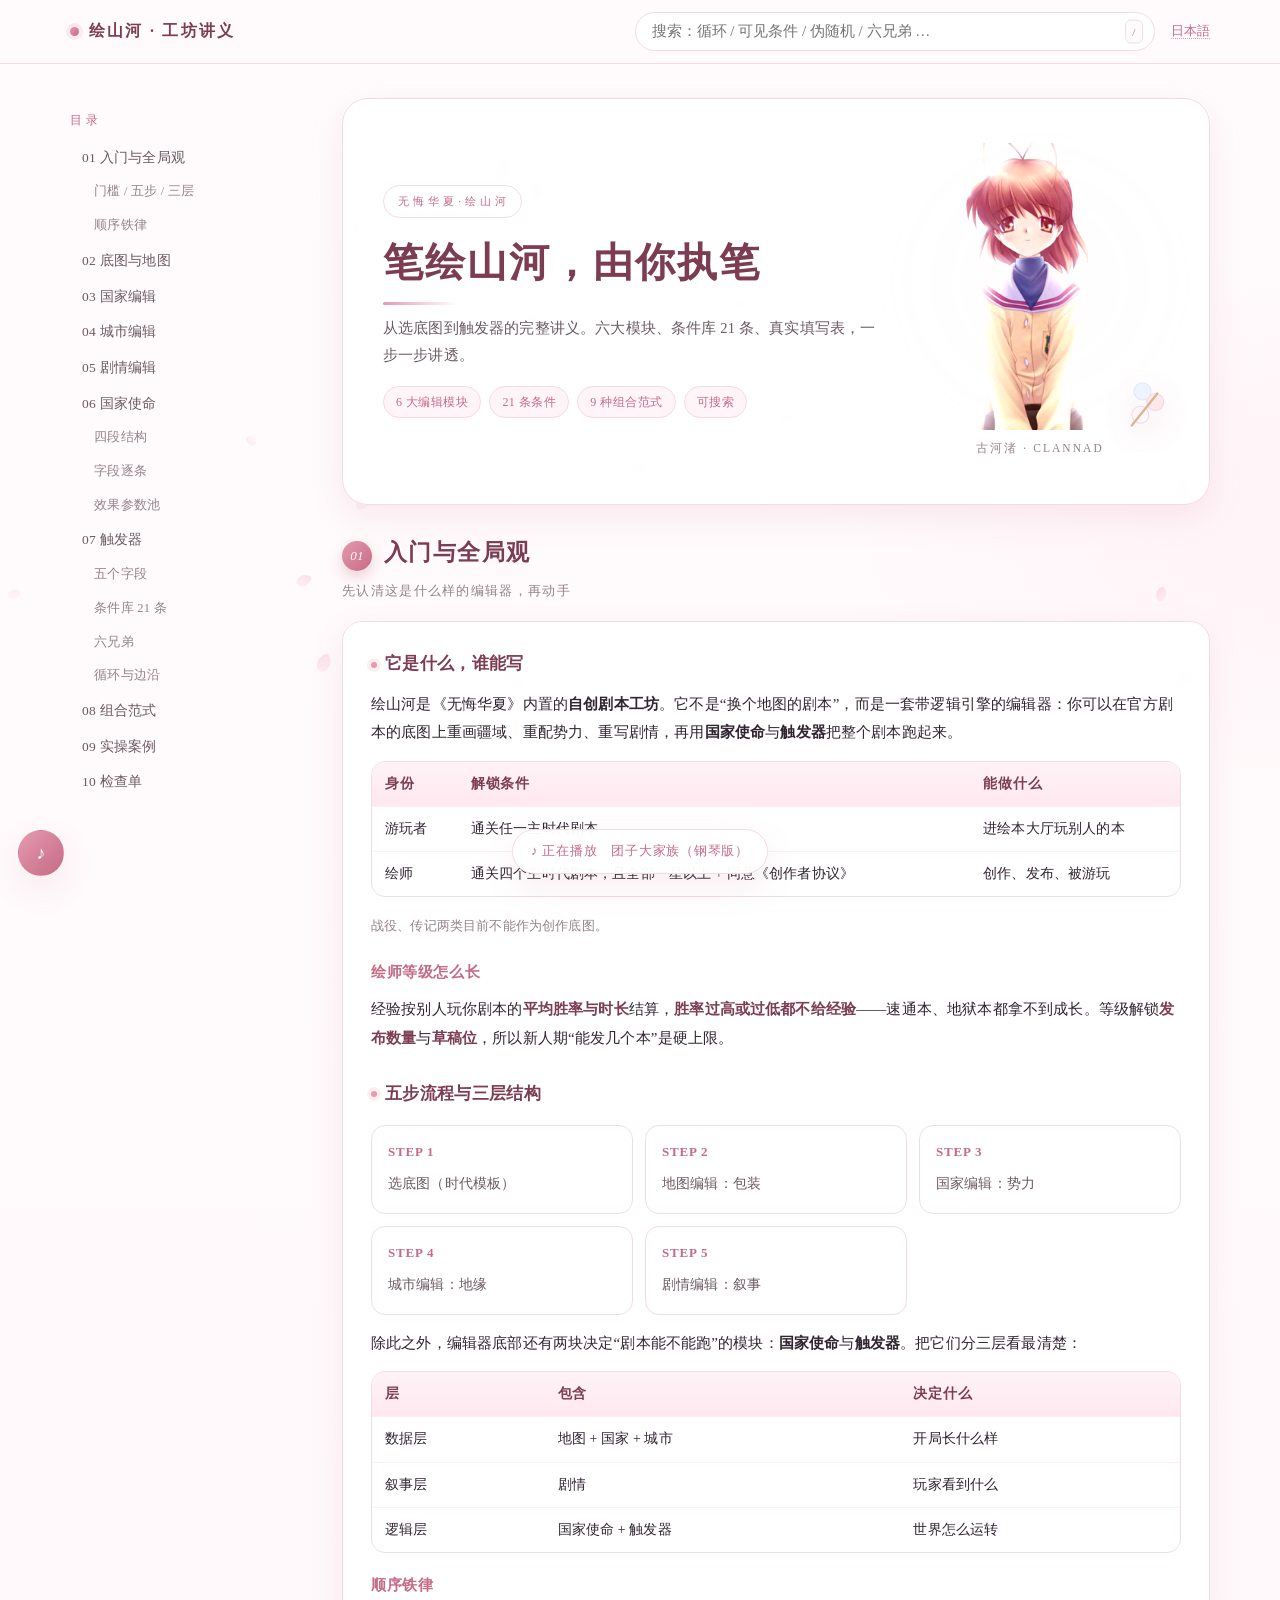
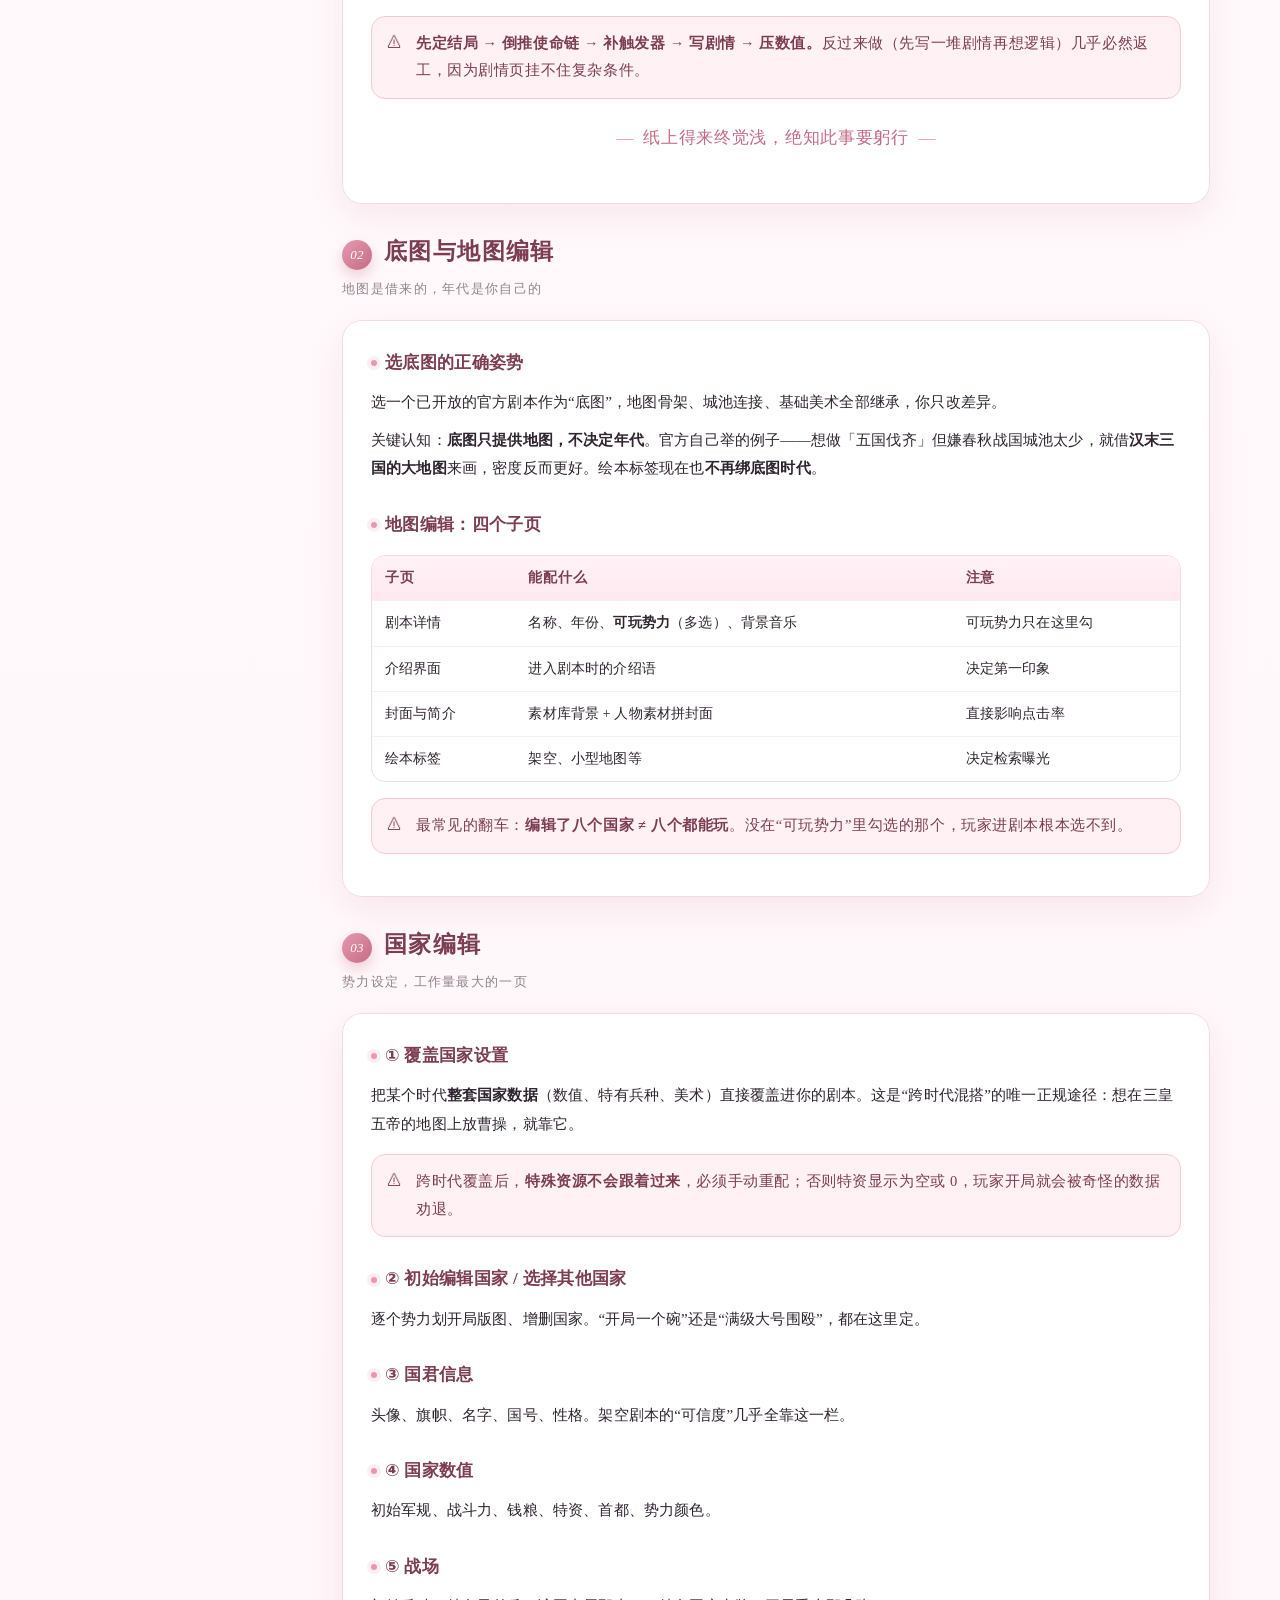
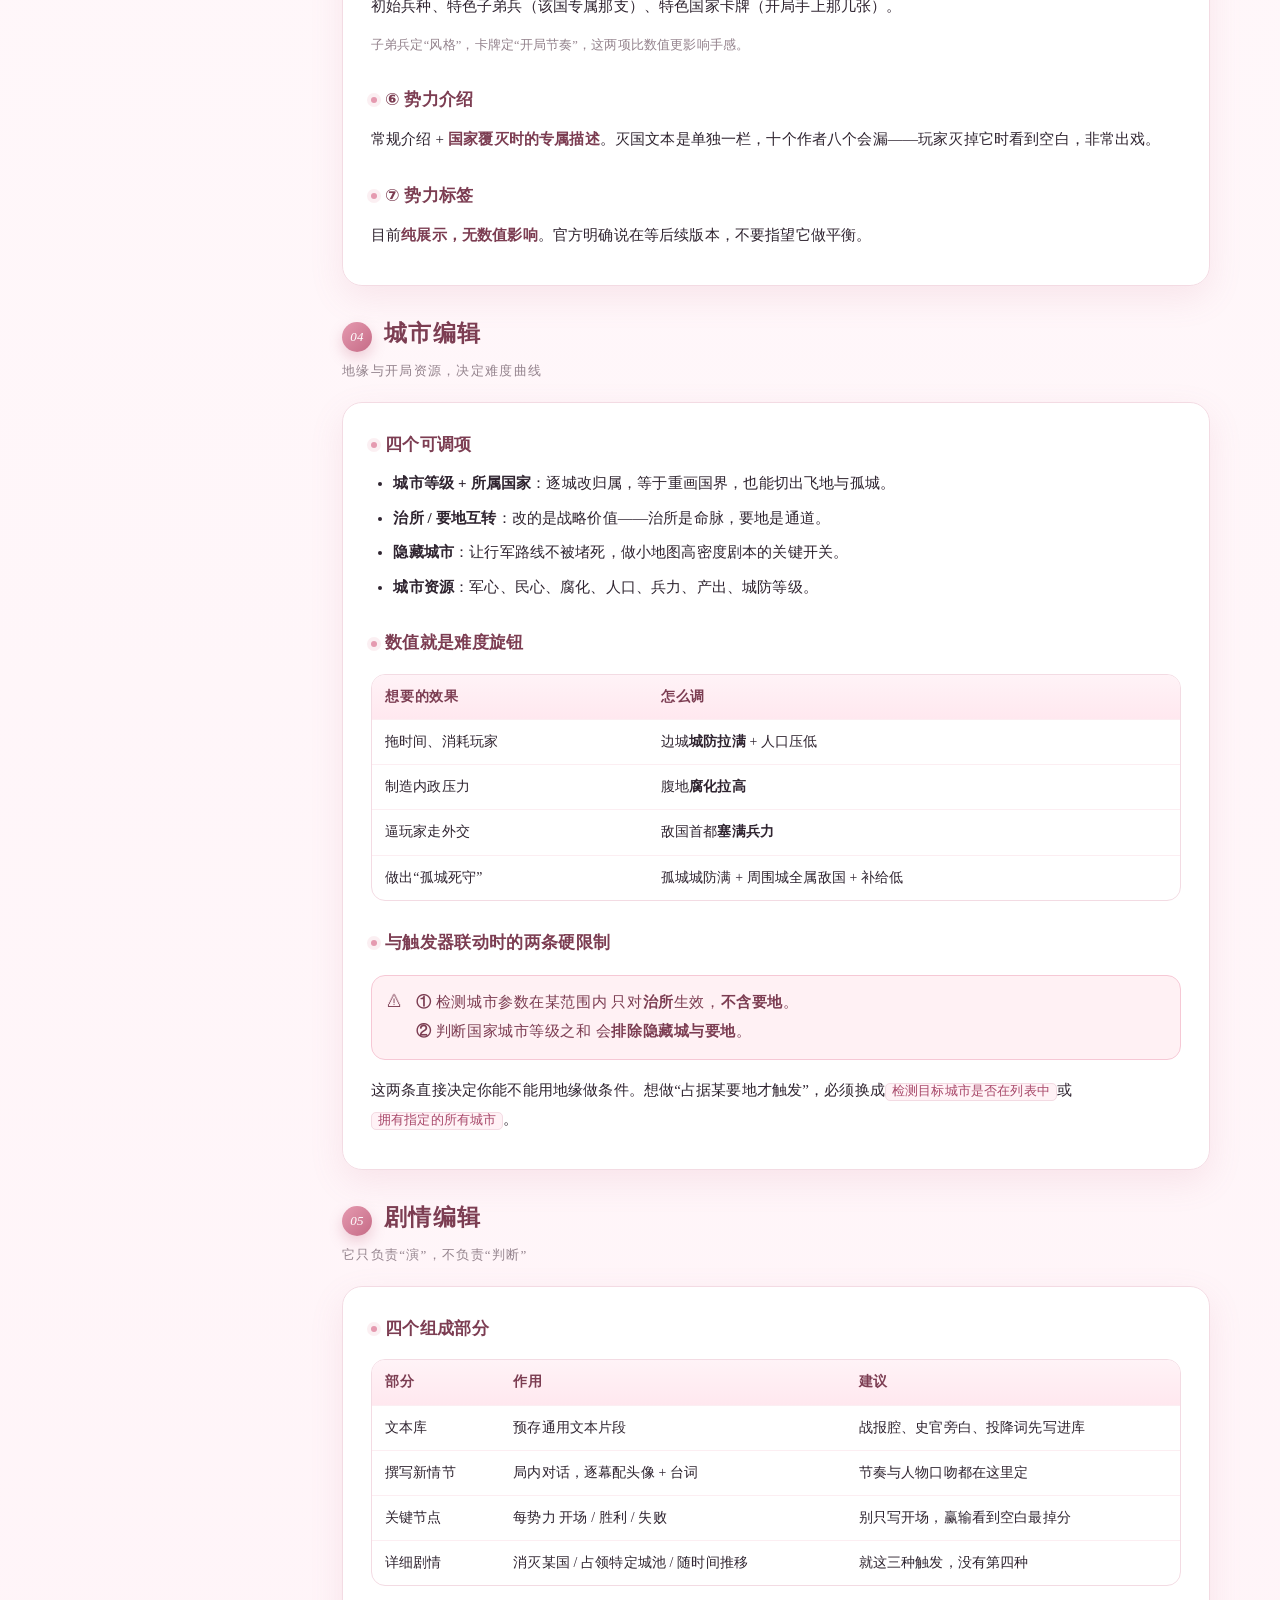
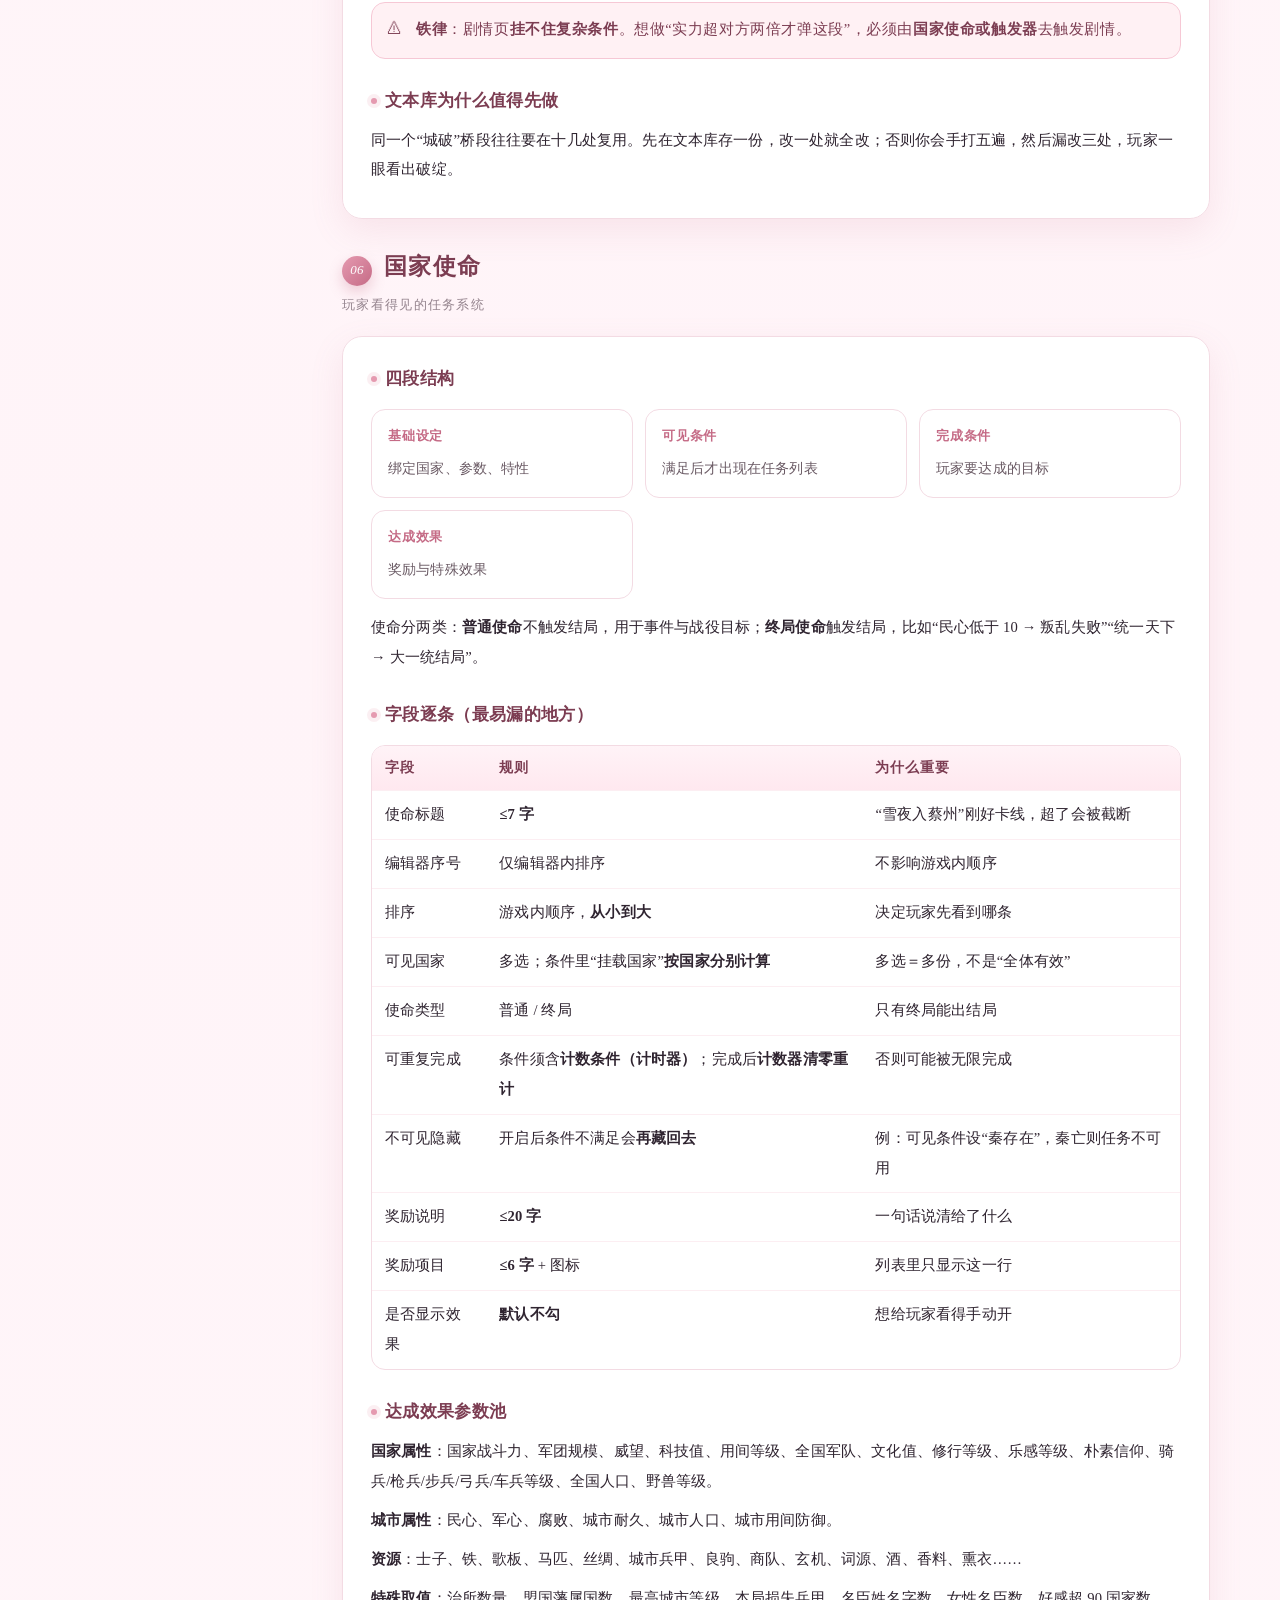
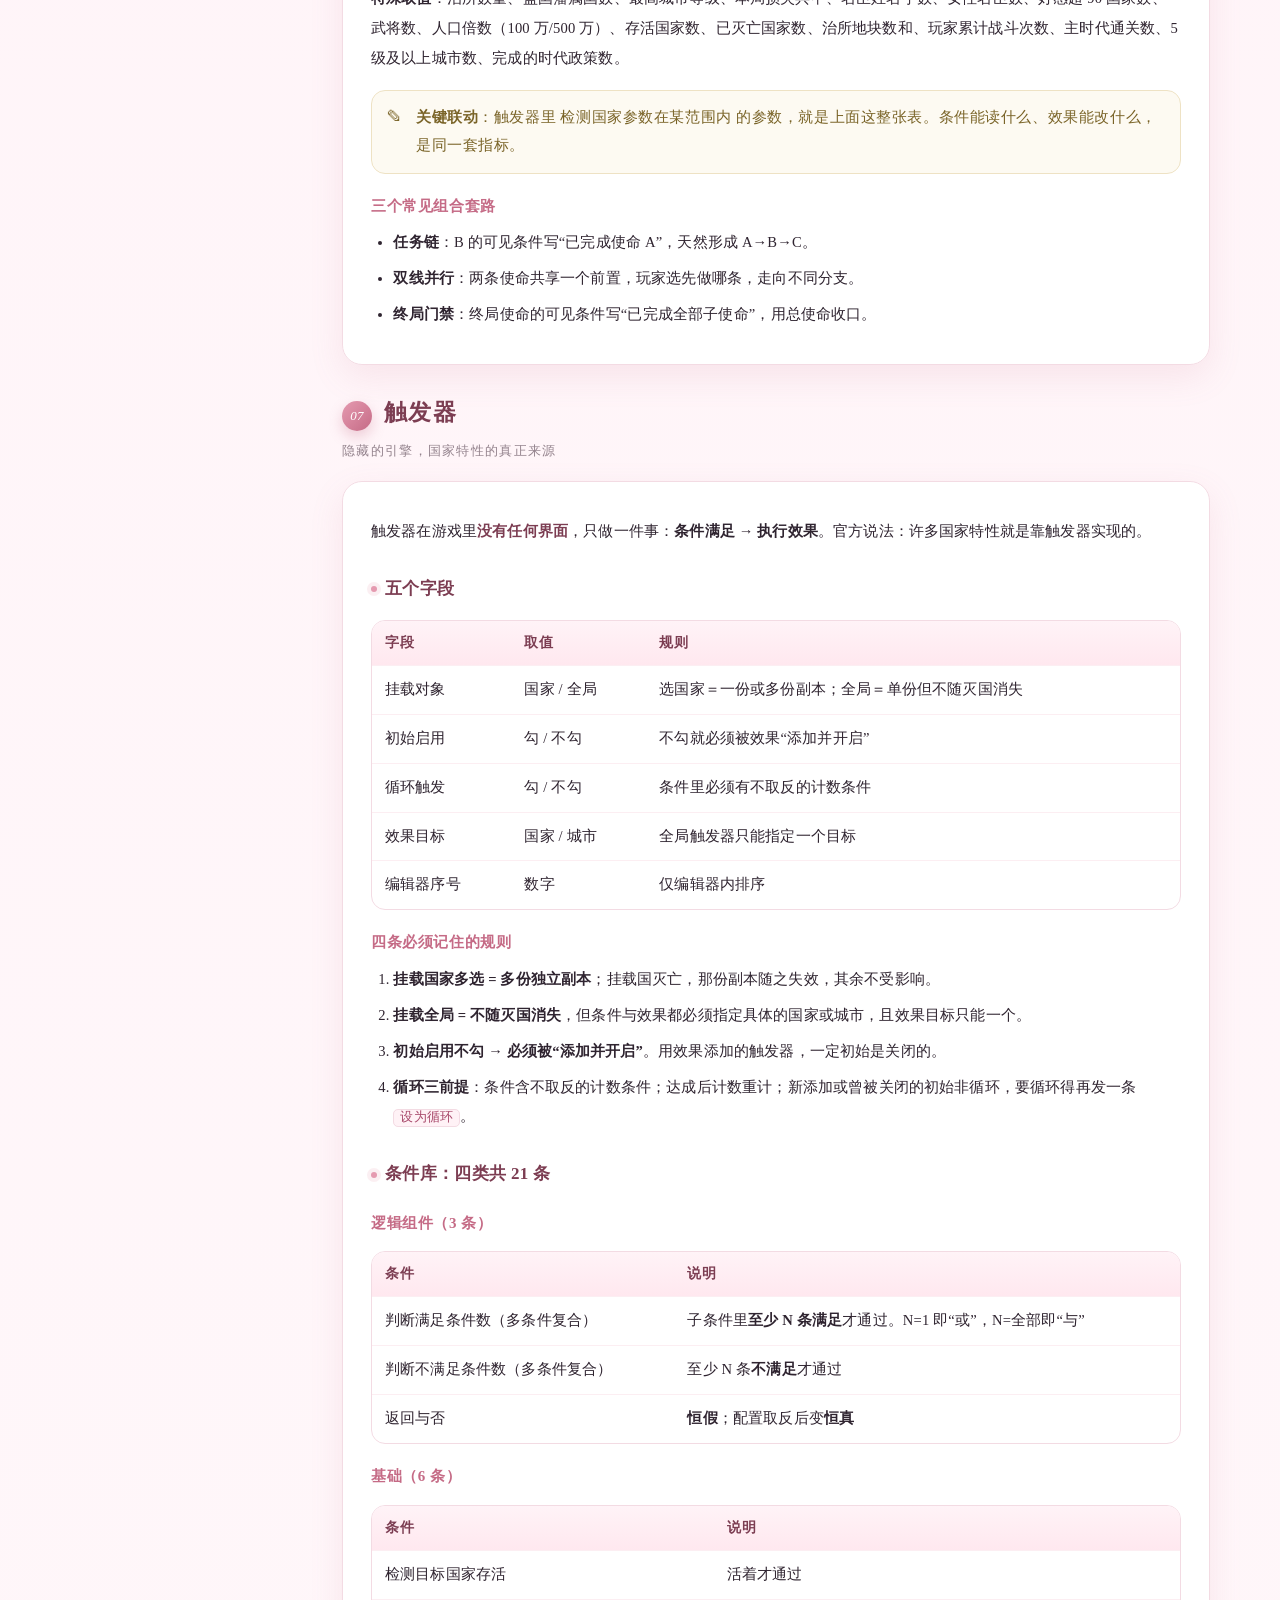
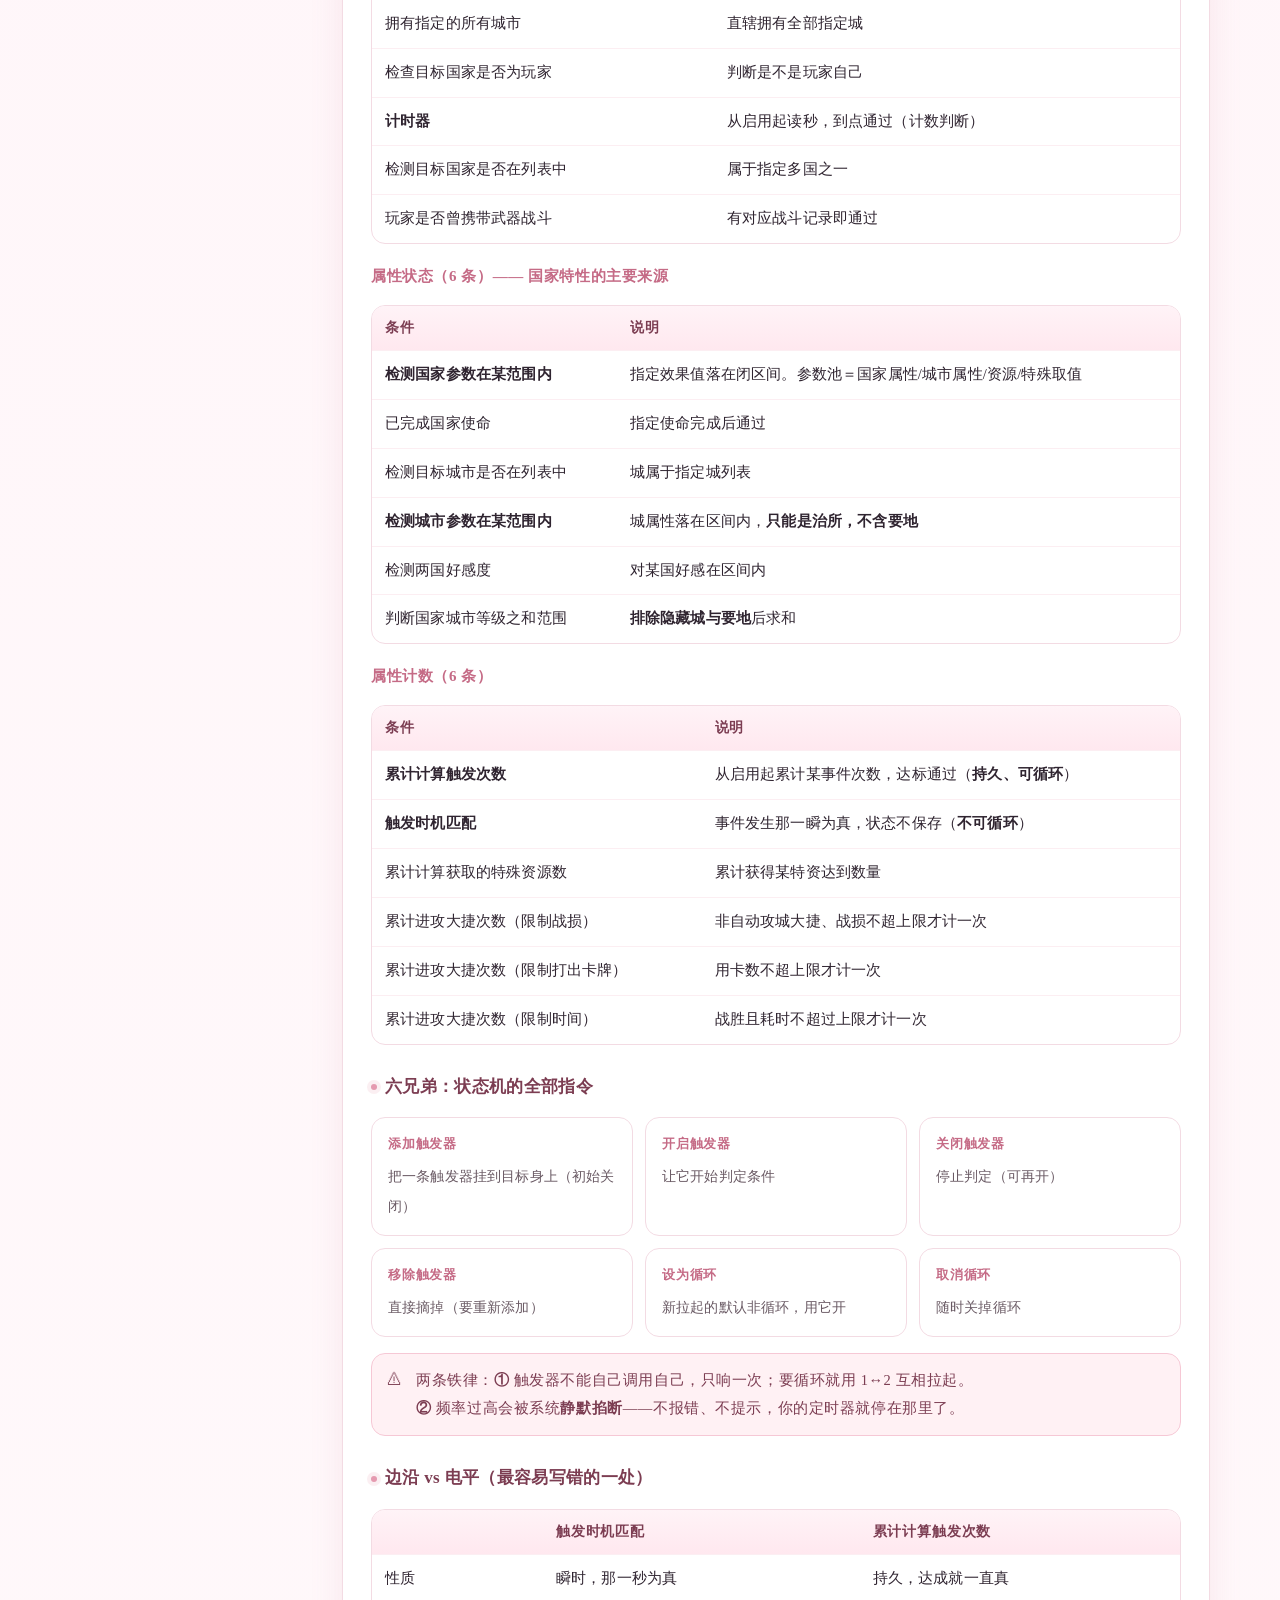
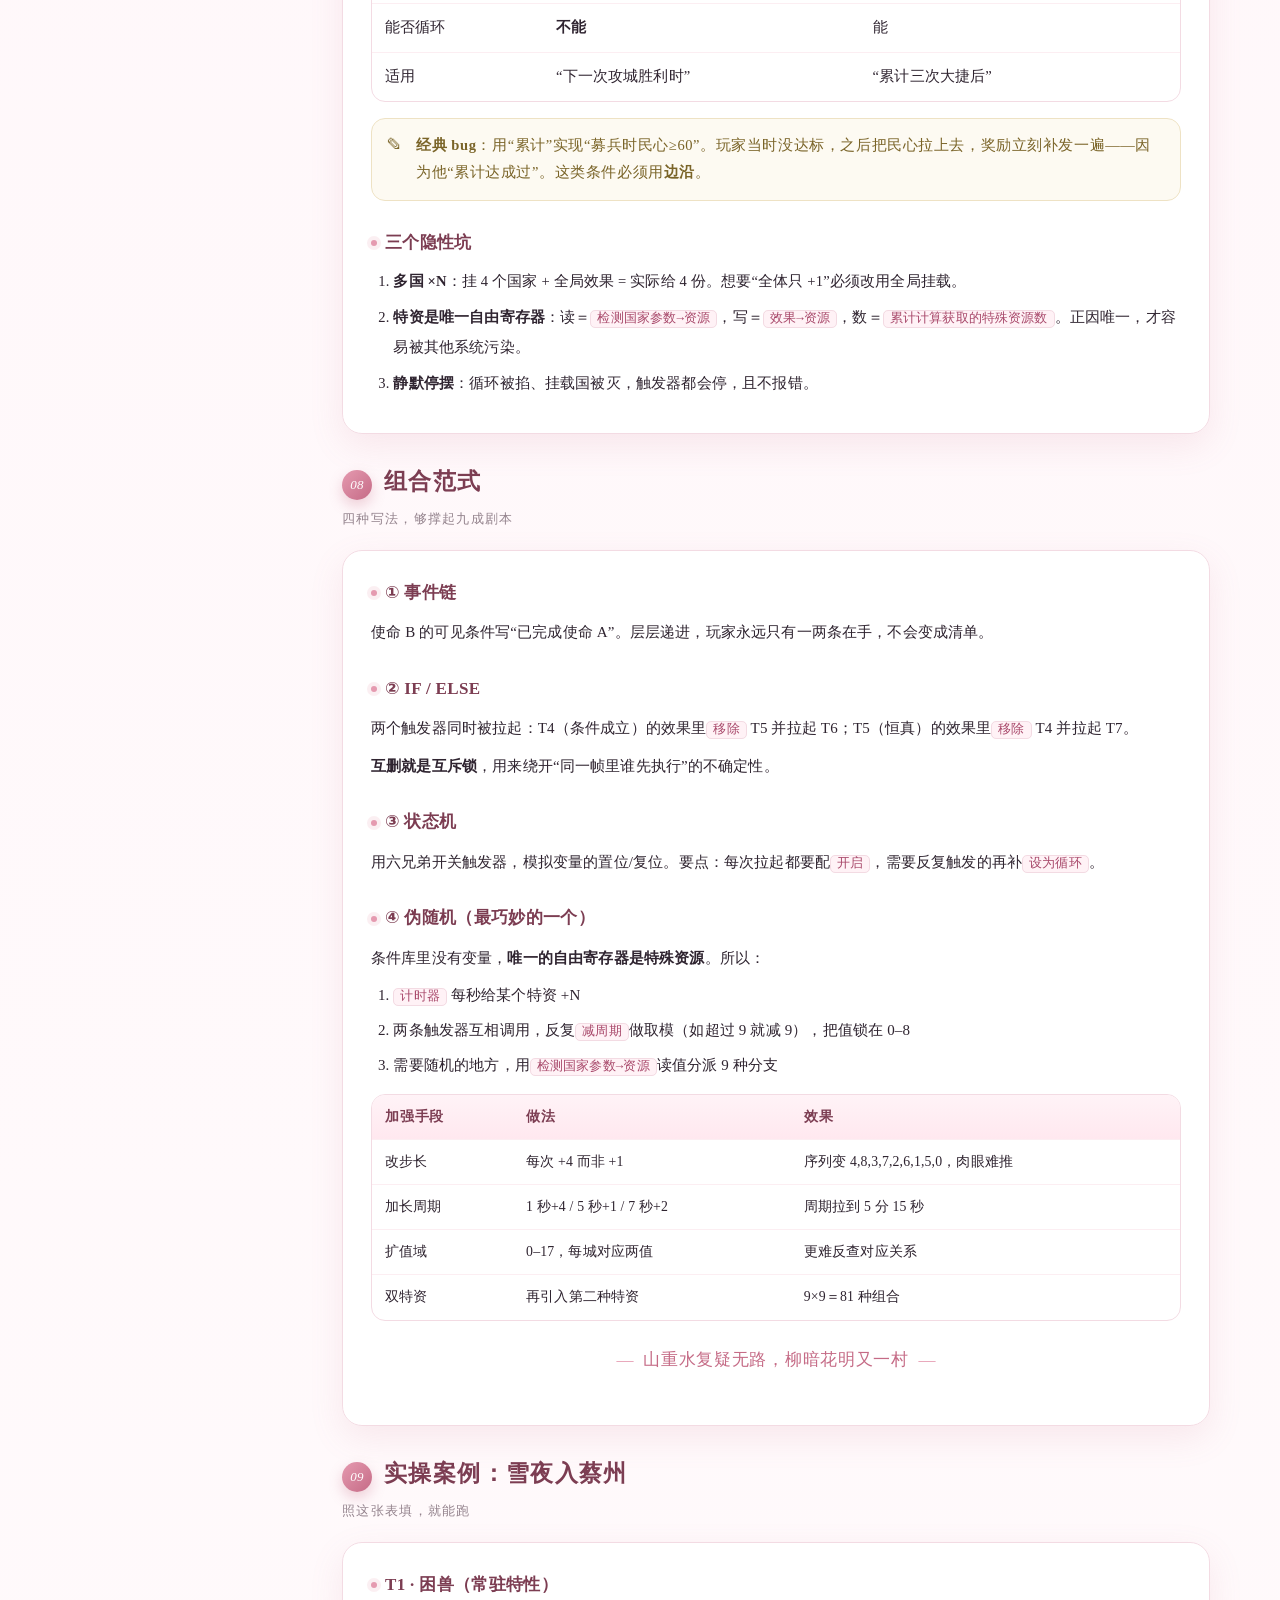
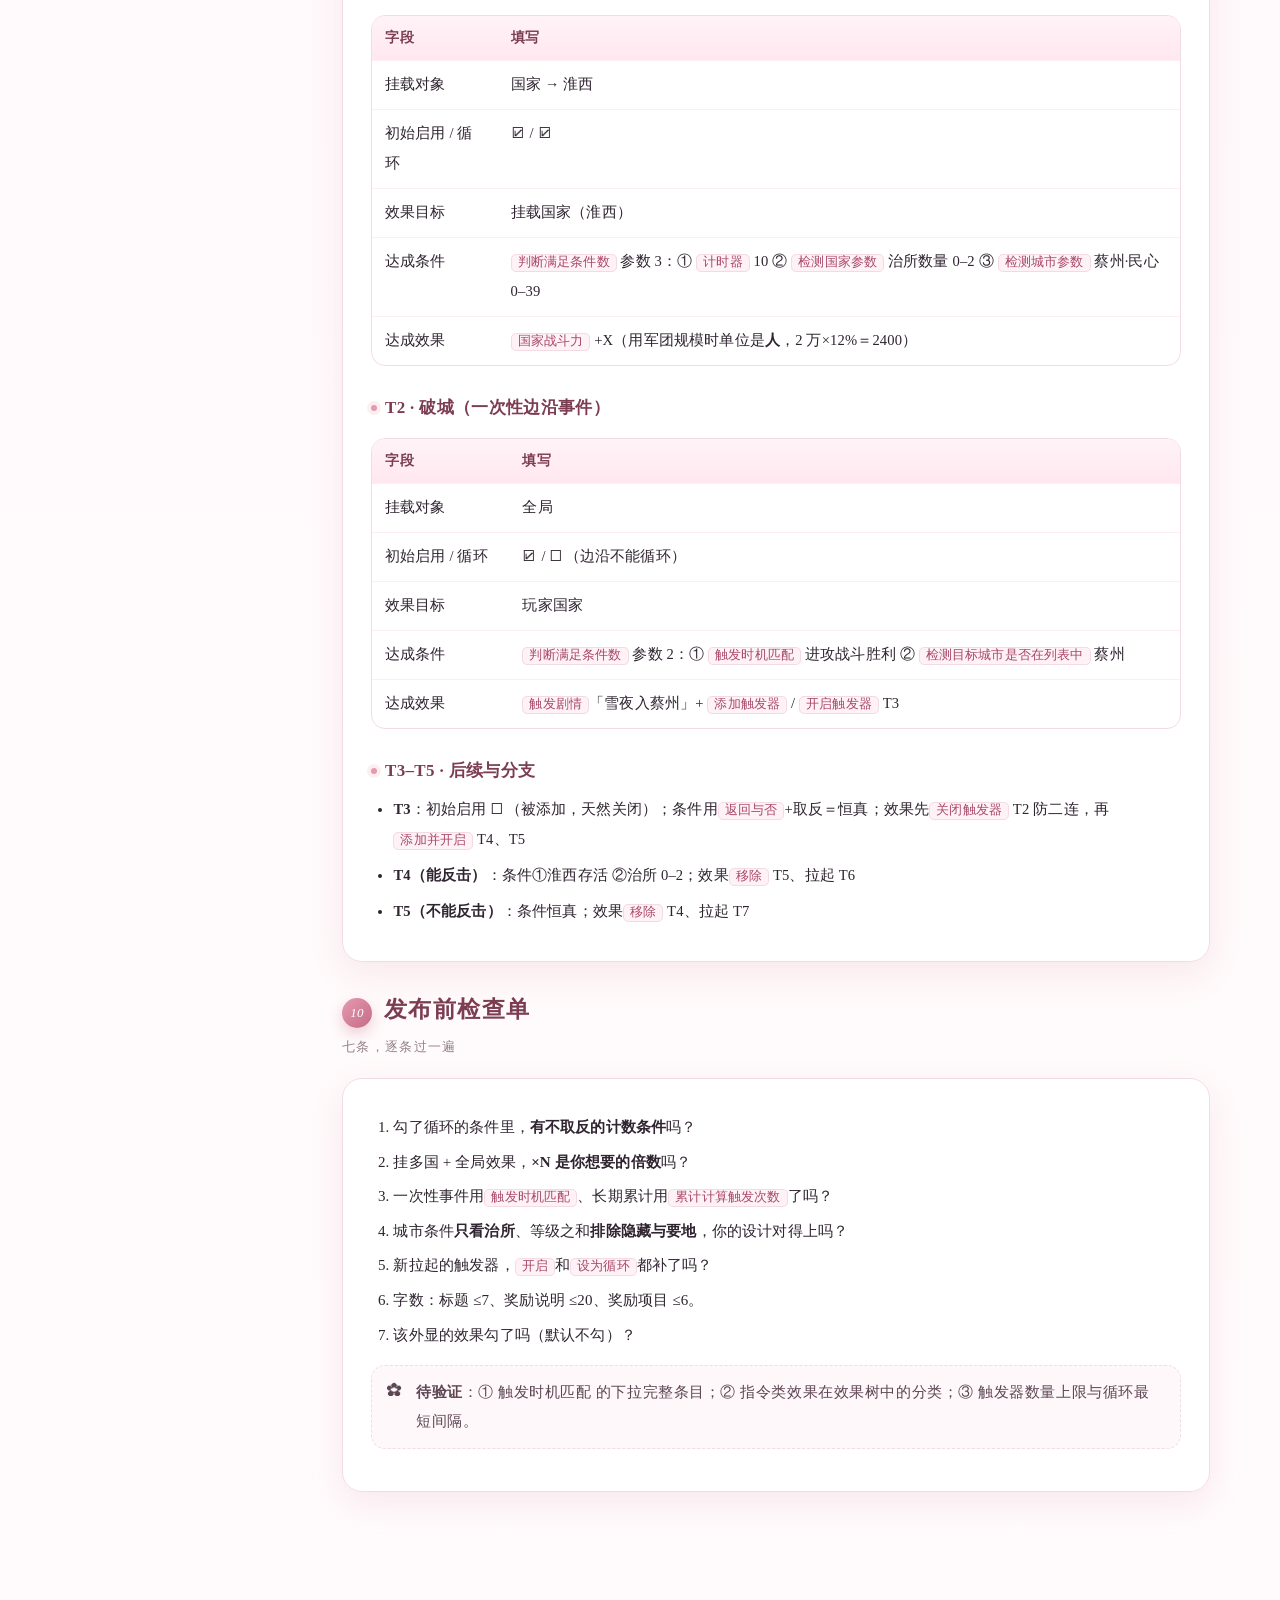
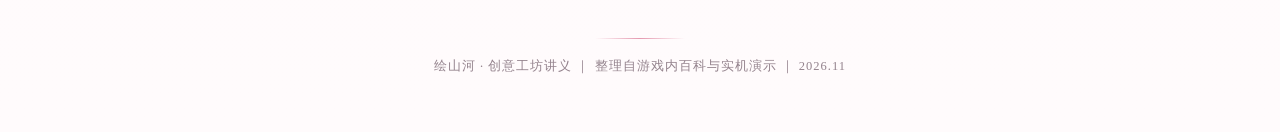
==== commit 40a35d28: "feat: 播放时显示曲目提示；音频加版本参数避免缓存旧曲" ====
--- a/index.html
+++ b/index.html
@@ -197,6 +197,15 @@
 /* 表格数值列：等宽感 */
 td code,p code,li code{font-family:"SFMono-Regular",Consolas,monospace}
 
+/* 曲目提示 */
+.nowplaying{position:fixed; left:50%; bottom:26px; transform:translate(-50%,14px); z-index:35;
+  background:rgba(255,255,255,.96); border:1px solid var(--line); border-radius:999px;
+  padding:9px 18px; font-size:13px; color:var(--pink-d); box-shadow:var(--shadow);
+  font-family:var(--f-accent); letter-spacing:.06em; opacity:0; pointer-events:none; transition:.45s}
+.nowplaying.show{opacity:1; transform:translate(-50%,0)}
+.nowplaying .wave{font-family:Georgia,serif; font-style:italic}
+@media (max-width:980px){.nowplaying{bottom:74px; font-size:12px; padding:8px 14px}}
+
 </style>
 </head>
 <body>
@@ -838,7 +847,7 @@
 
   function ensure() {
     if (audio) return audio;
-    audio = new Audio('dango_96.mp3');
+    audio = new Audio('dango_96.mp3?v=2');
     audio.loop = true;
     audio.preload = 'auto';
     audio.volume = 0;
@@ -867,6 +876,7 @@
         on = true; btn.classList.add('on'); btn.classList.remove('wait');
         btn.setAttribute('aria-pressed', 'true');
         ramp(VOL, 3000);            /* 淡入 3 秒 */
+        toast();
       }).catch(function () {        /* 被自动播放策略拦住 → 等第一次交互 */
         arm();
       });
@@ -891,6 +901,20 @@
     if (!on) start();
   }
 
+  function toast() {
+    var el = document.getElementById('nowplaying');
+    if (!el) {
+      el = document.createElement('div');
+      el.id = 'nowplaying';
+      el.className = 'nowplaying';
+      el.innerHTML = '<span class="wave">♪</span> 正在播放　团子大家族（钢琴版）';
+      document.body.appendChild(el);
+    }
+    el.classList.add('show');
+    clearTimeout(el._t);
+    el._t = setTimeout(function () { el.classList.remove('show'); }, 5000);
+  }
+
   function stop() {
     on = false; btn.classList.remove('on'); btn.setAttribute('aria-pressed', 'false');
     ramp(0, 2500, function () { if (!on && audio) audio.pause(); });  /* 淡出 2.5 秒 */
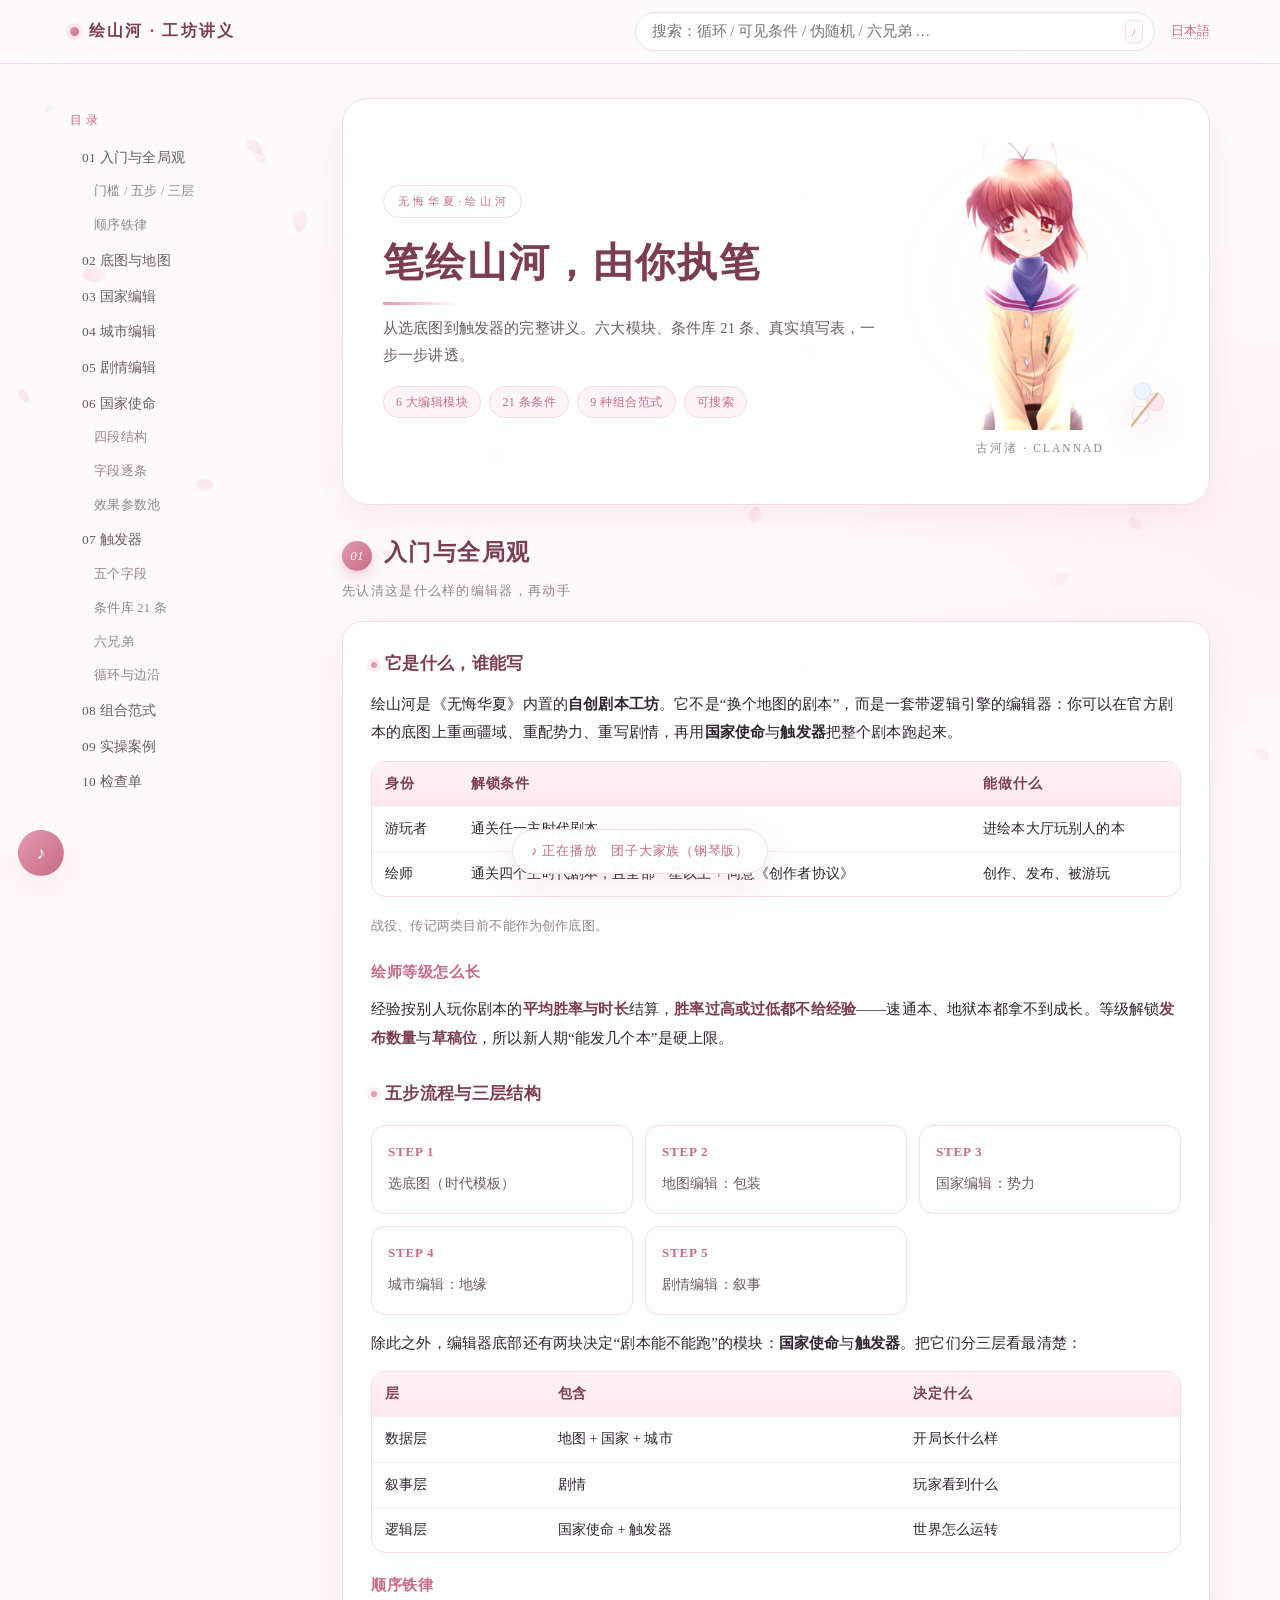
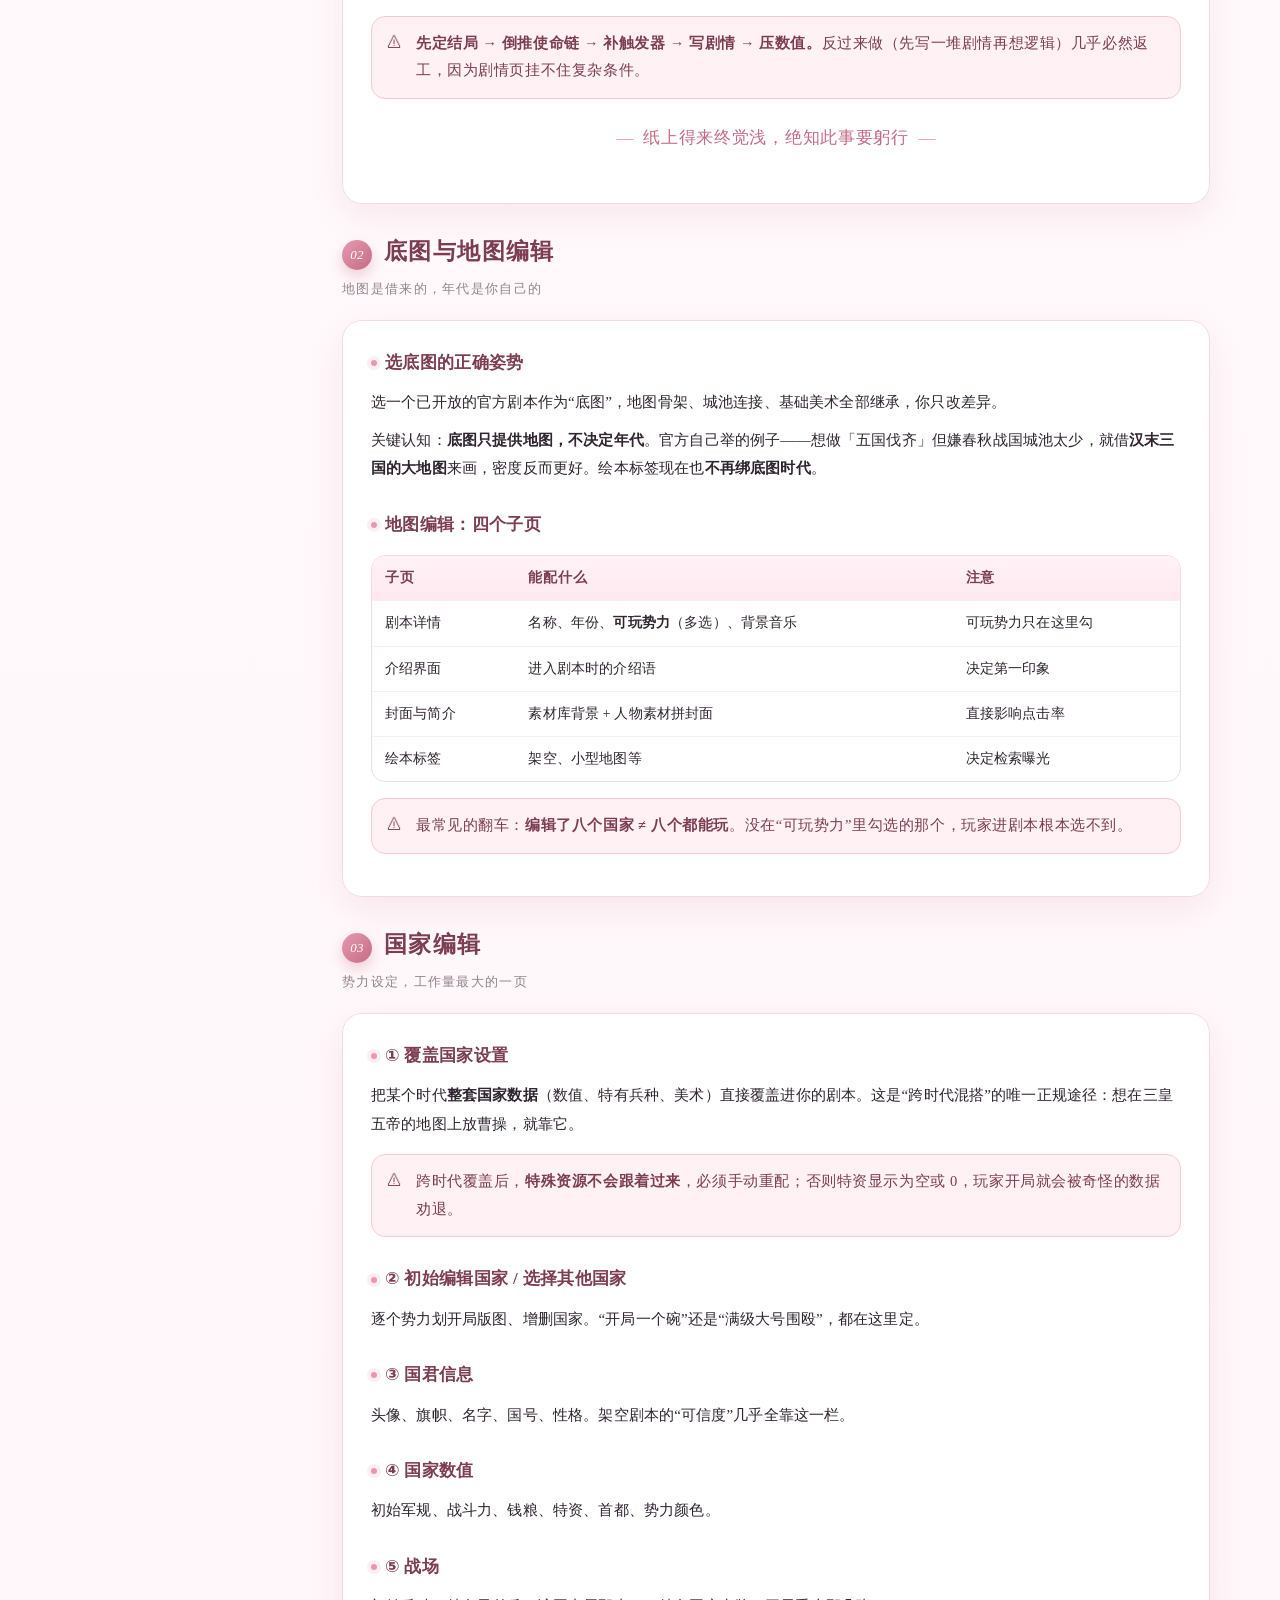
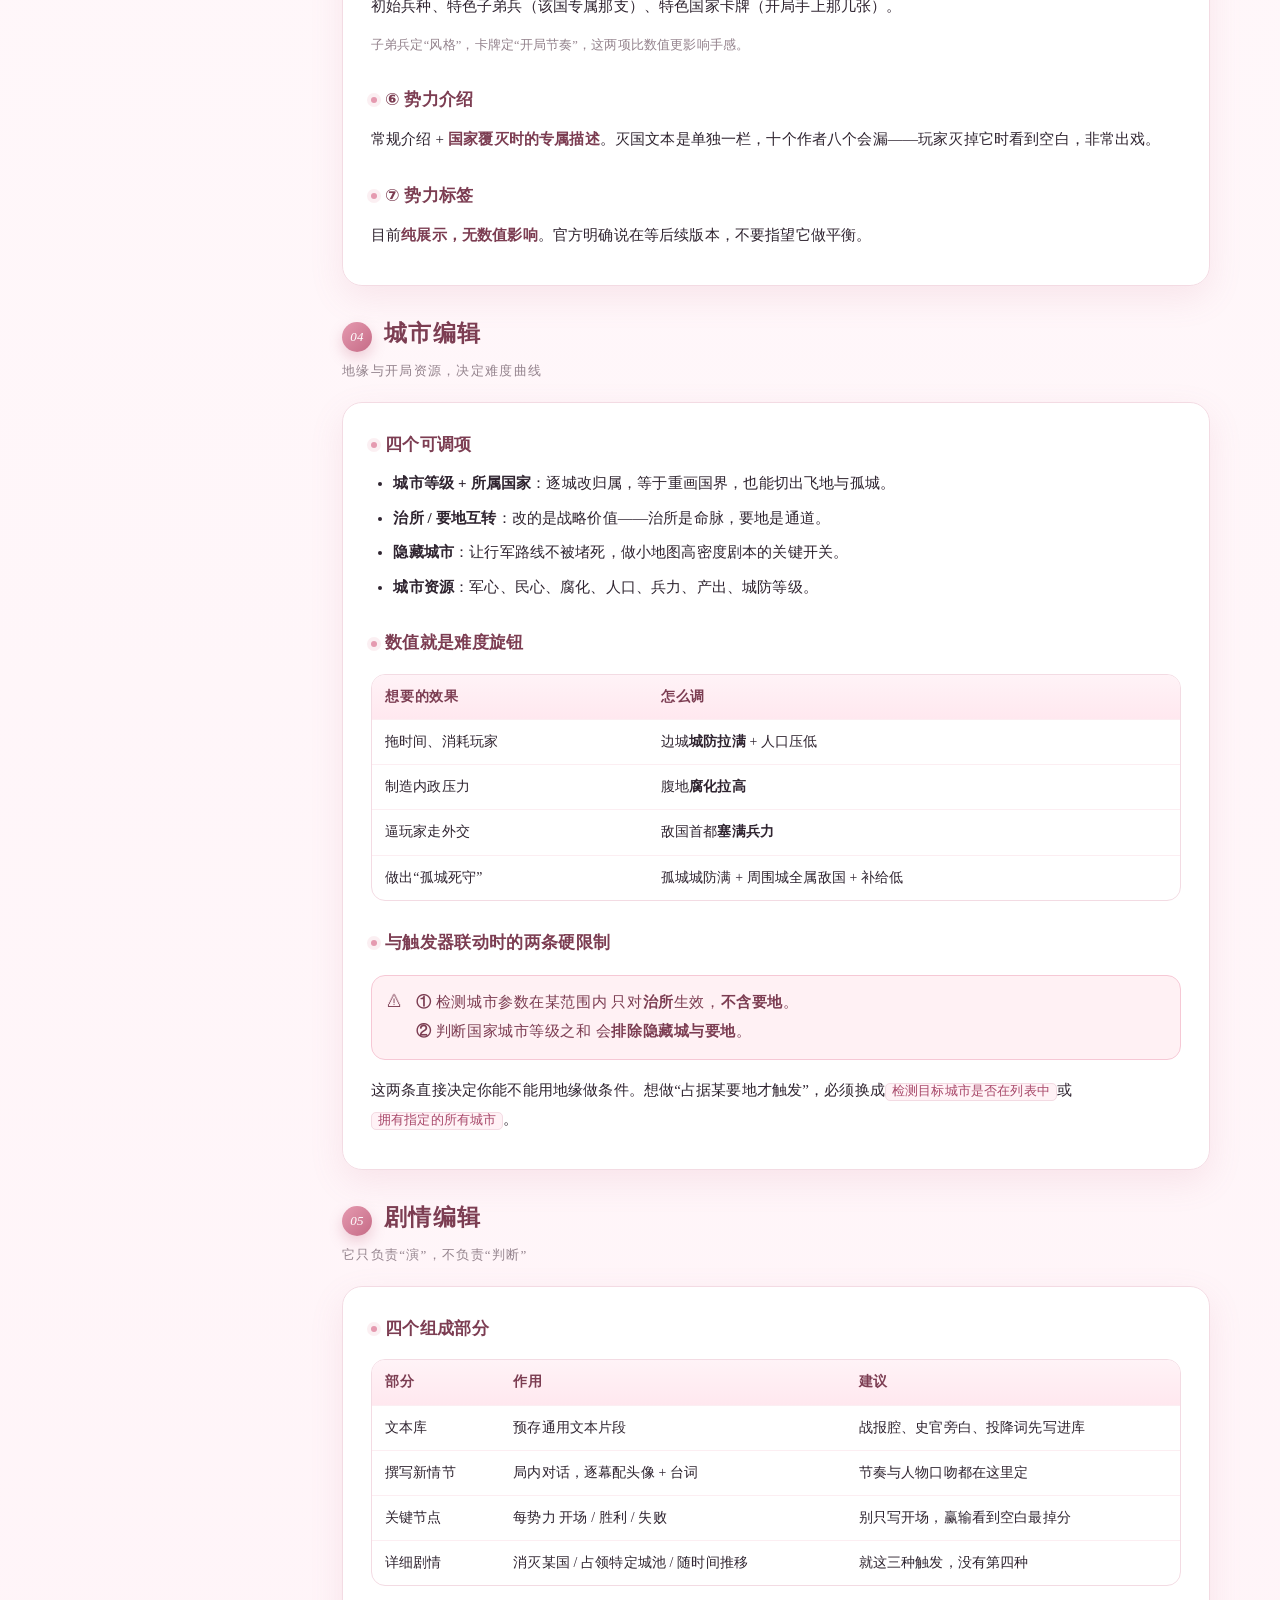
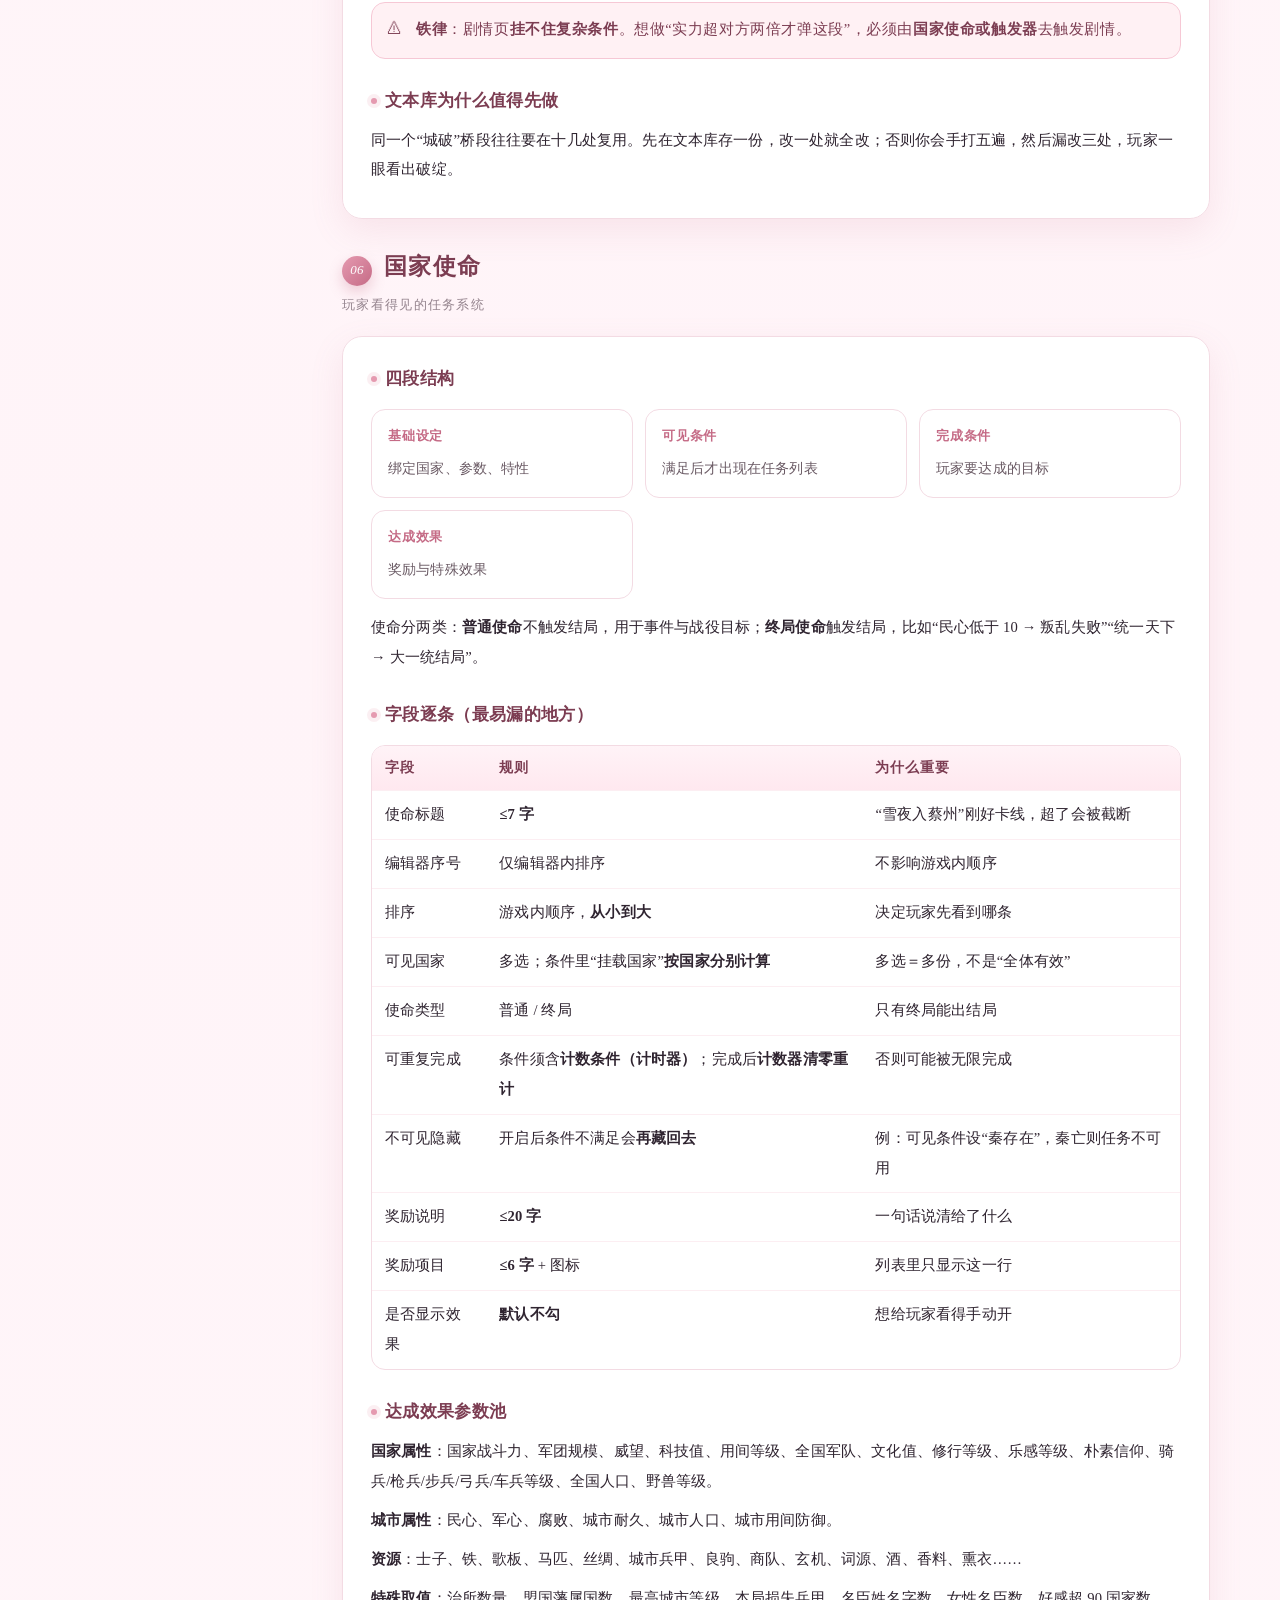
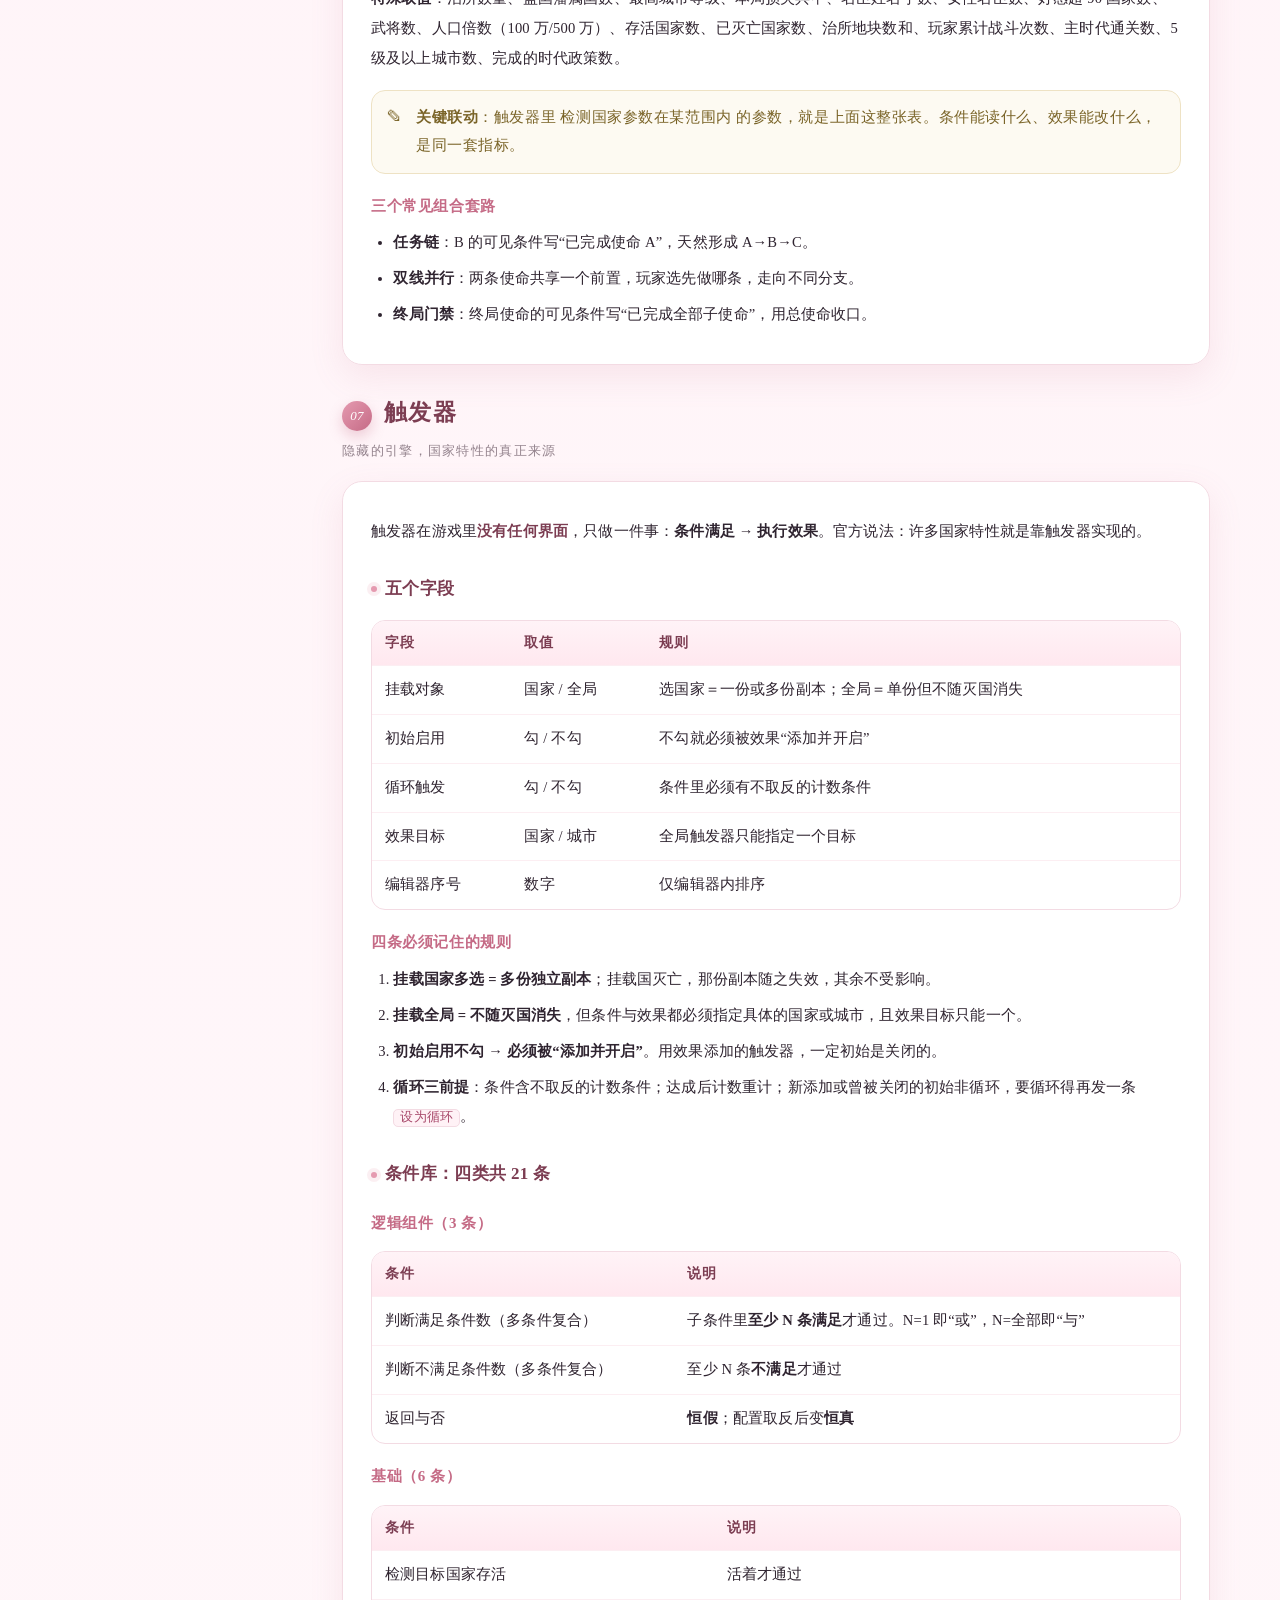
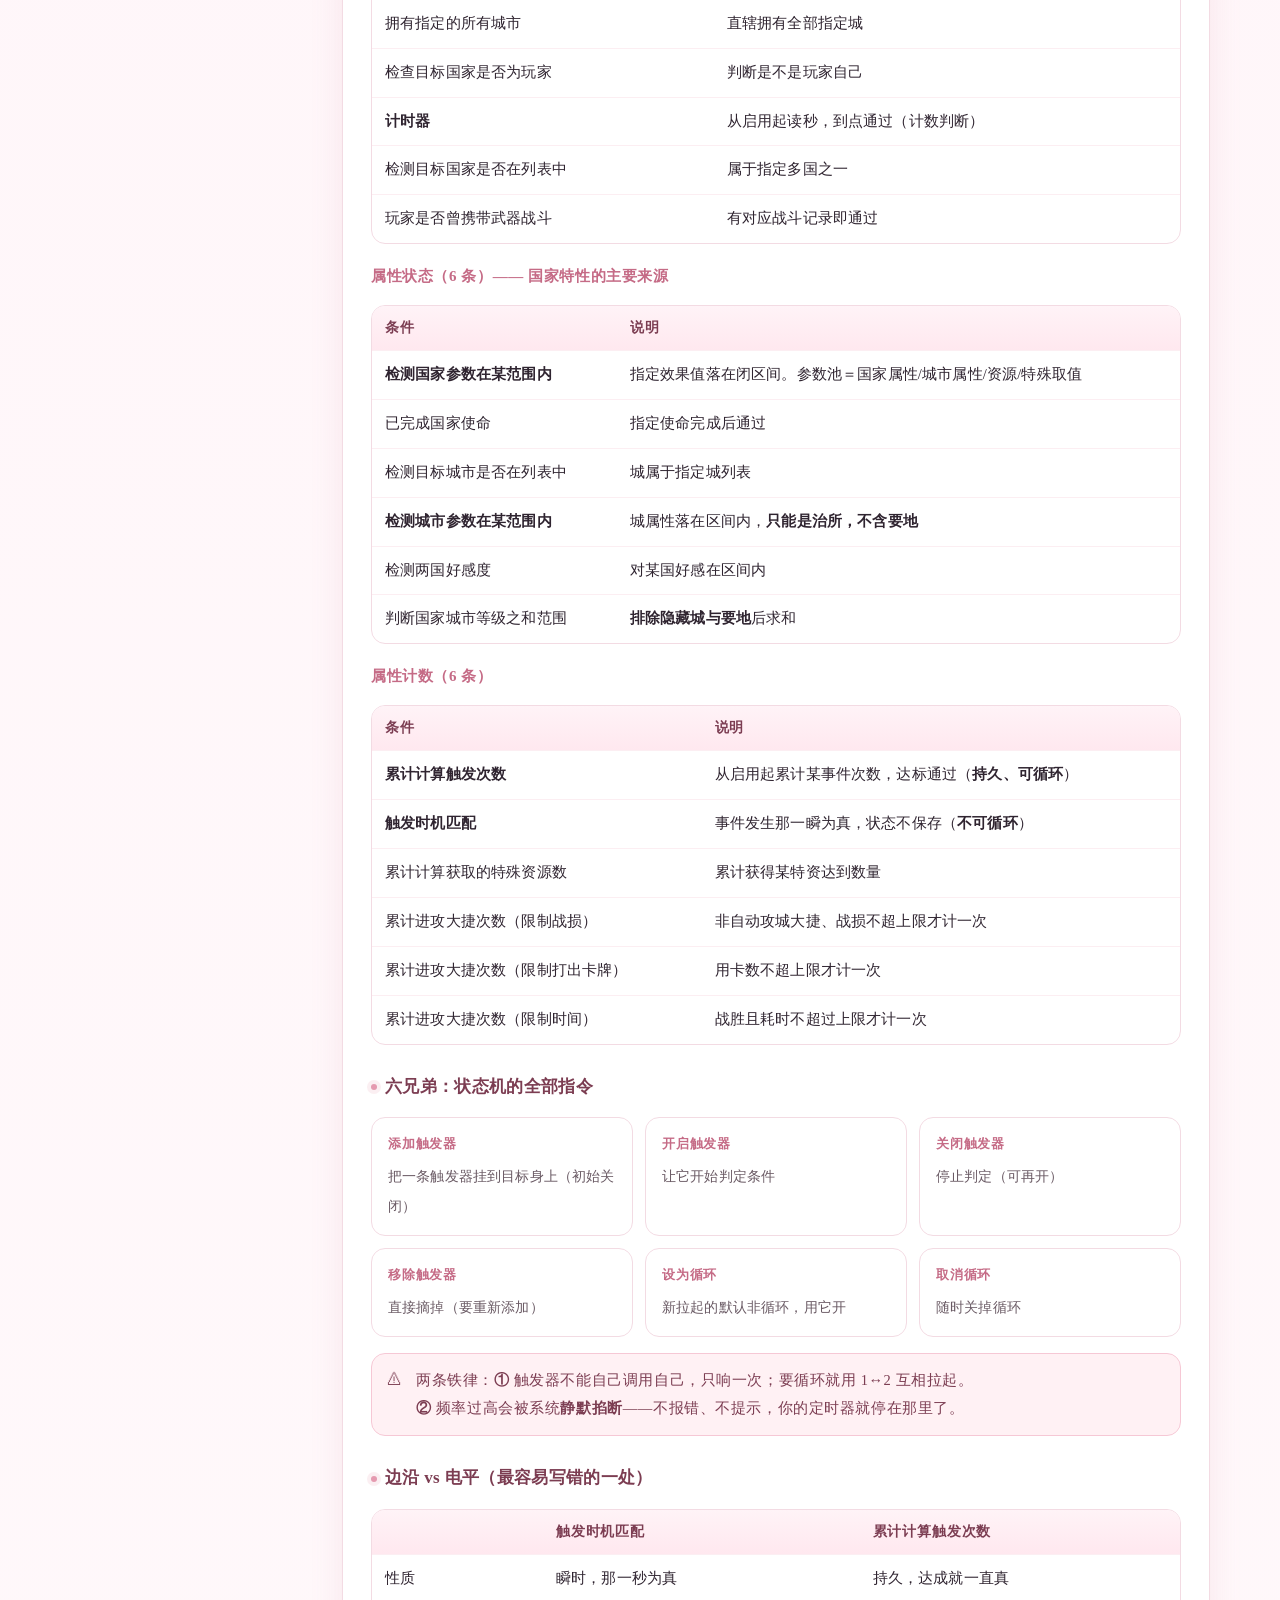
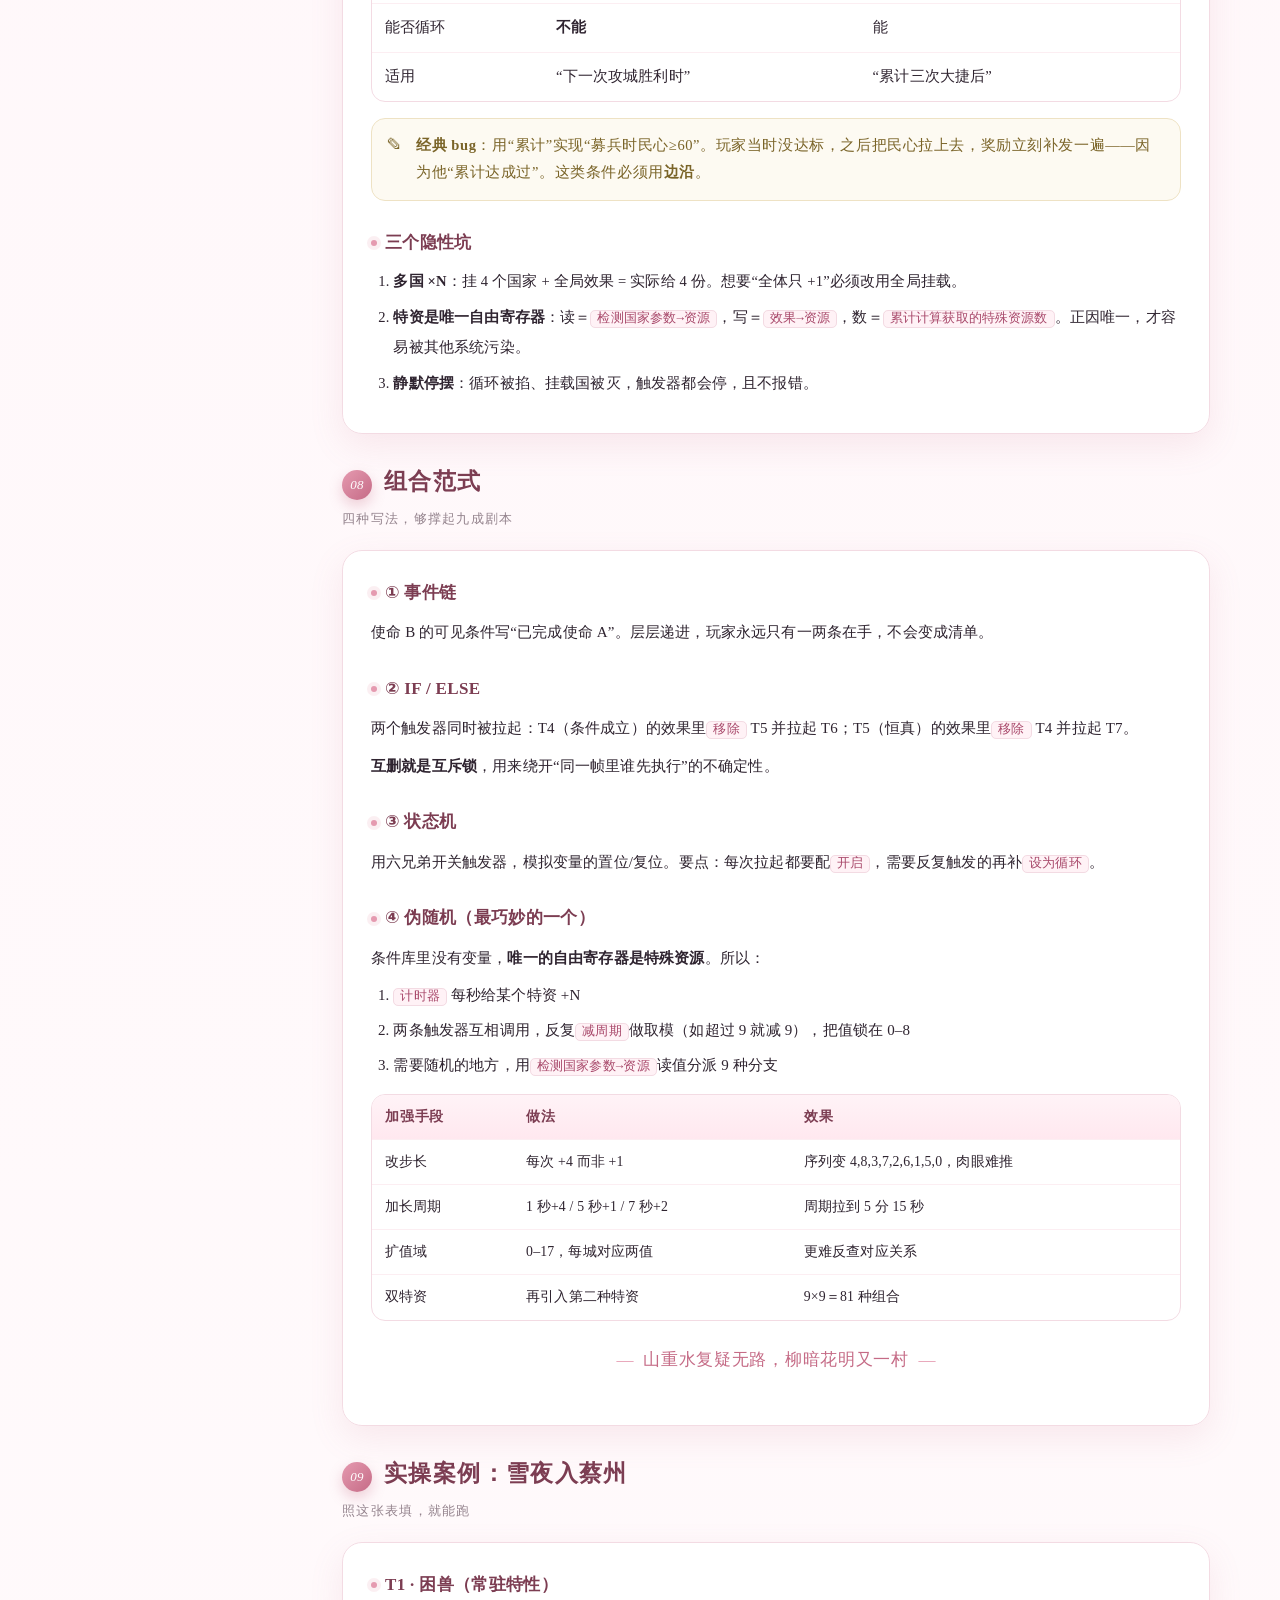
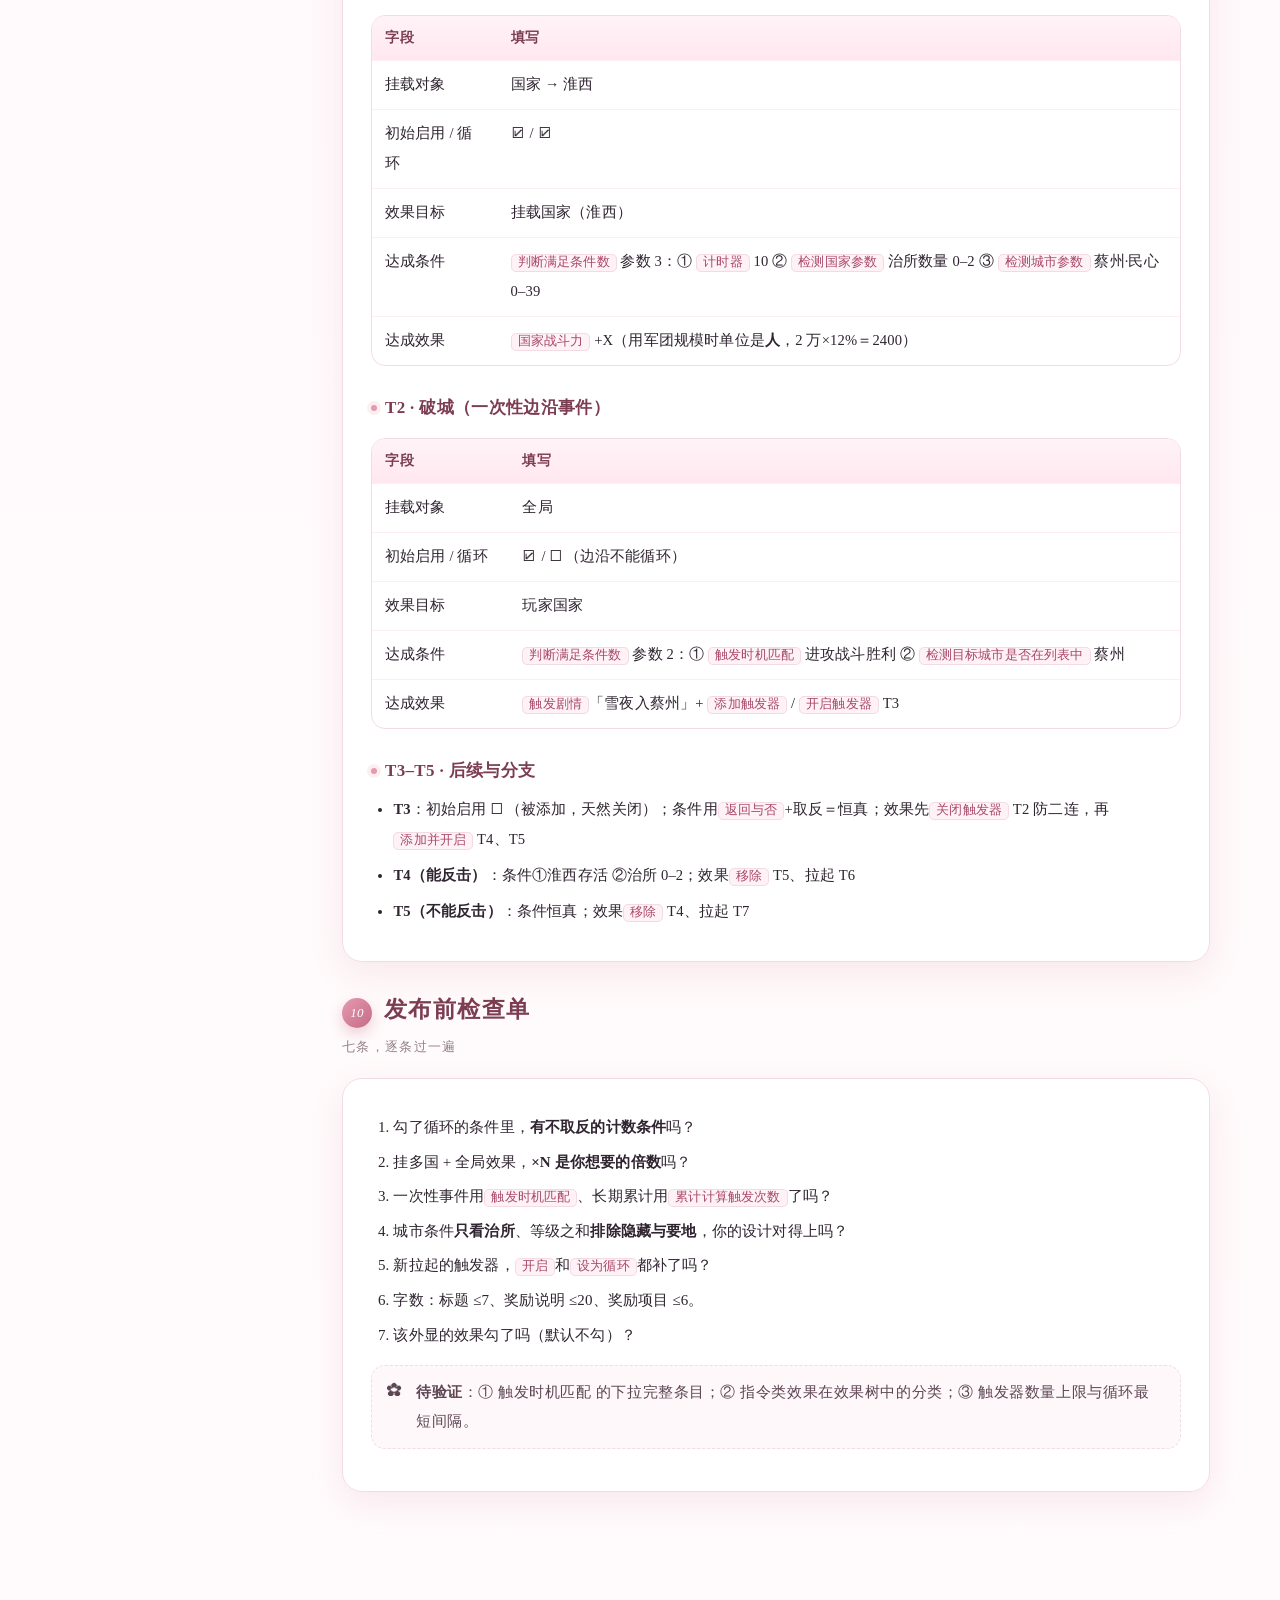
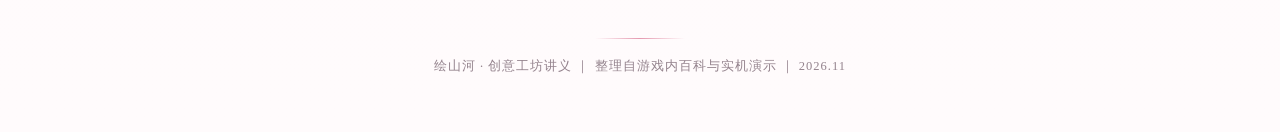
==== commit 83afd22d: "fix: 音轨改用响度归一化的团子大家族（-13 LUFS），音量 0.85；移除旧文件" ====
--- a/index.html
+++ b/index.html
@@ -843,11 +843,11 @@
   var btn = document.getElementById('music');
   if (!btn) return;
 
-  var audio = null, on = false, timer = null, VOL = 0.5, armed = false;
+  var audio = null, on = false, timer = null, VOL = 0.85, armed = false;
 
   function ensure() {
     if (audio) return audio;
-    audio = new Audio('dango_96.mp3?v=2');
+    audio = new Audio('dango_piano.mp3');
     audio.loop = true;
     audio.preload = 'auto';
     audio.volume = 0;
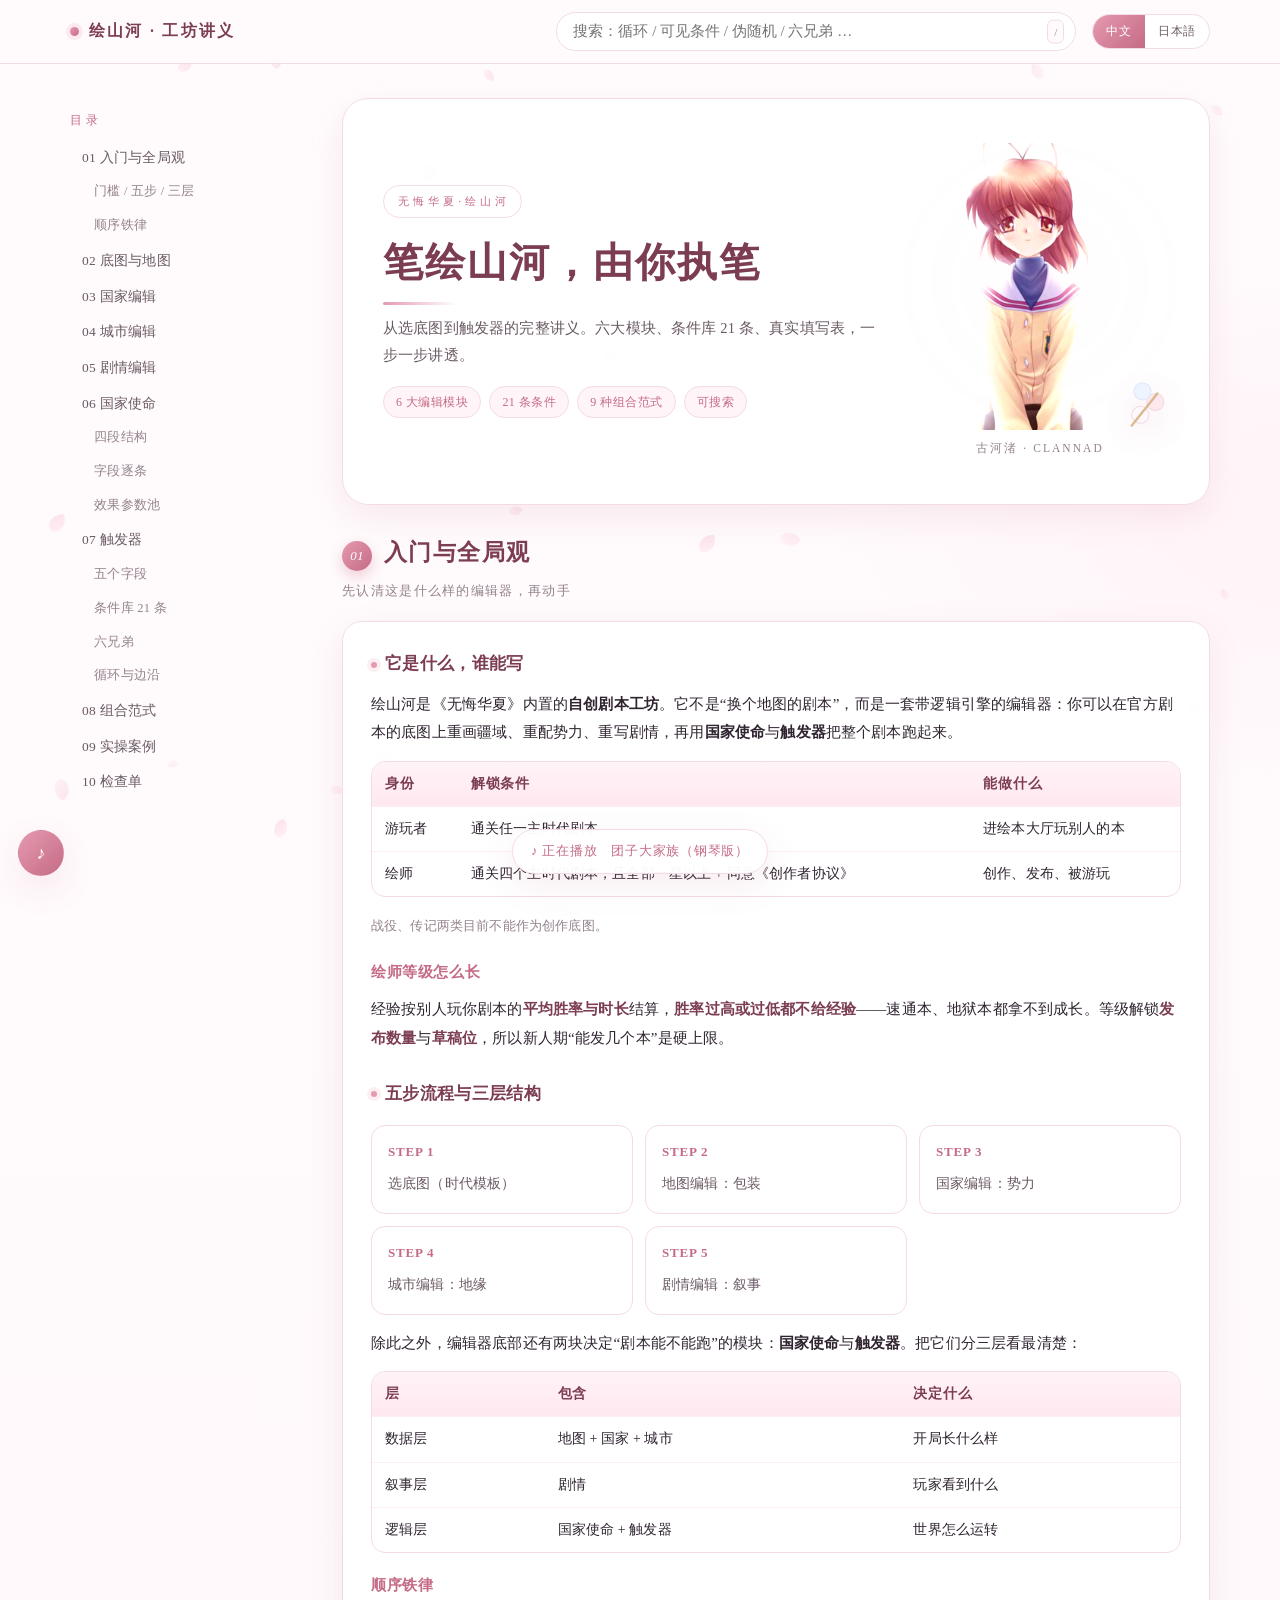
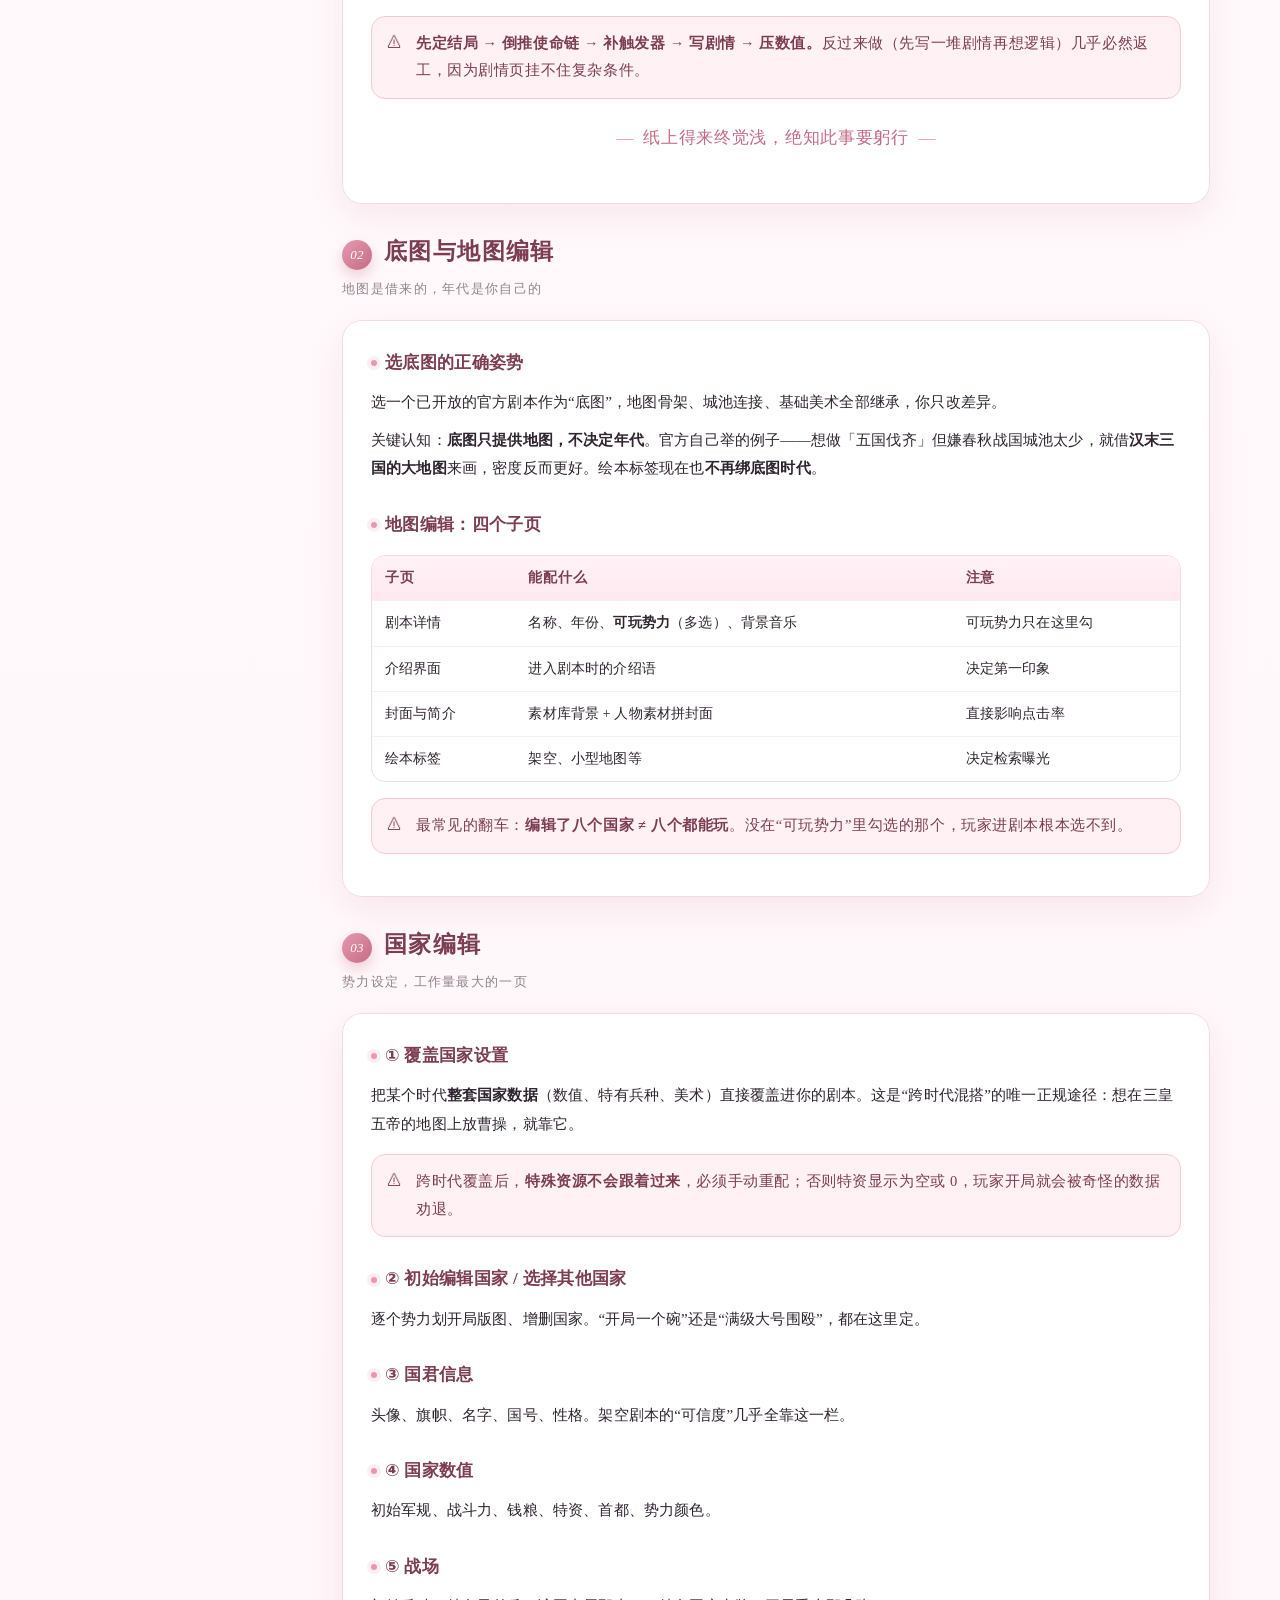
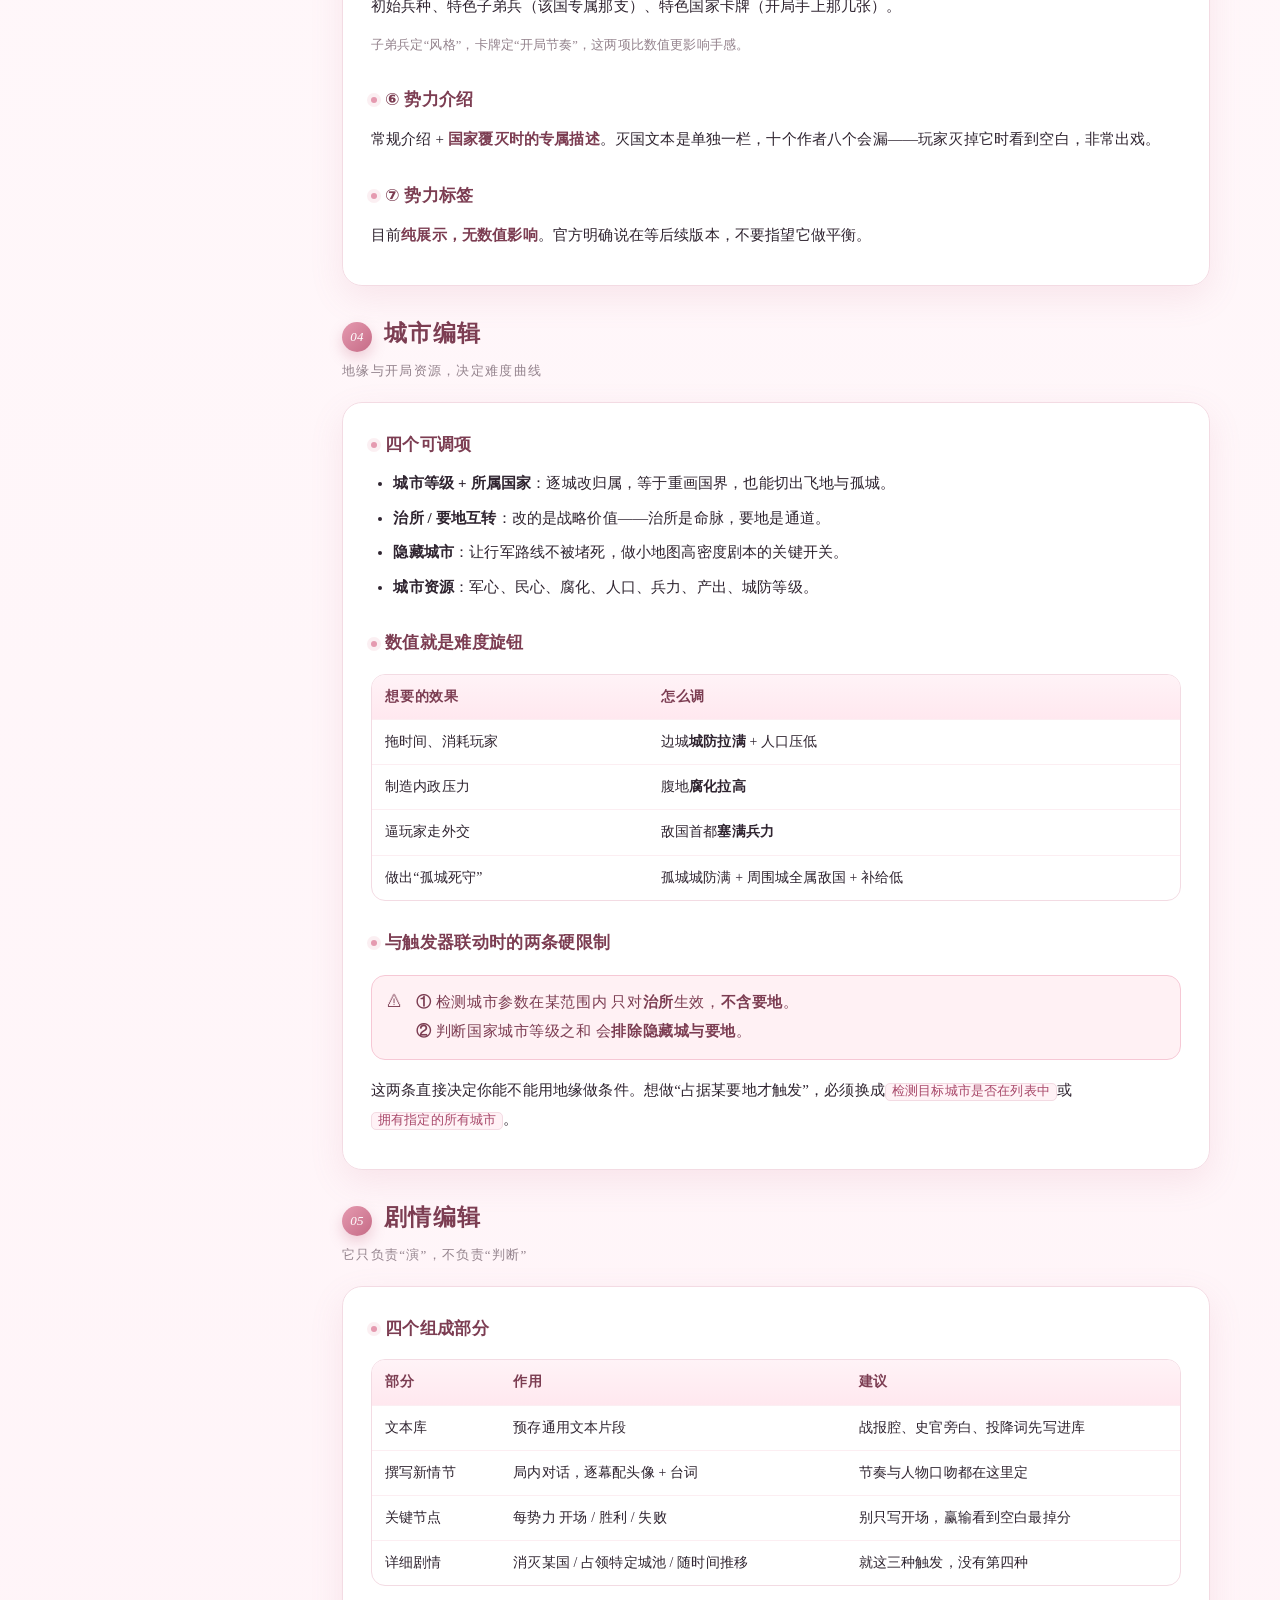
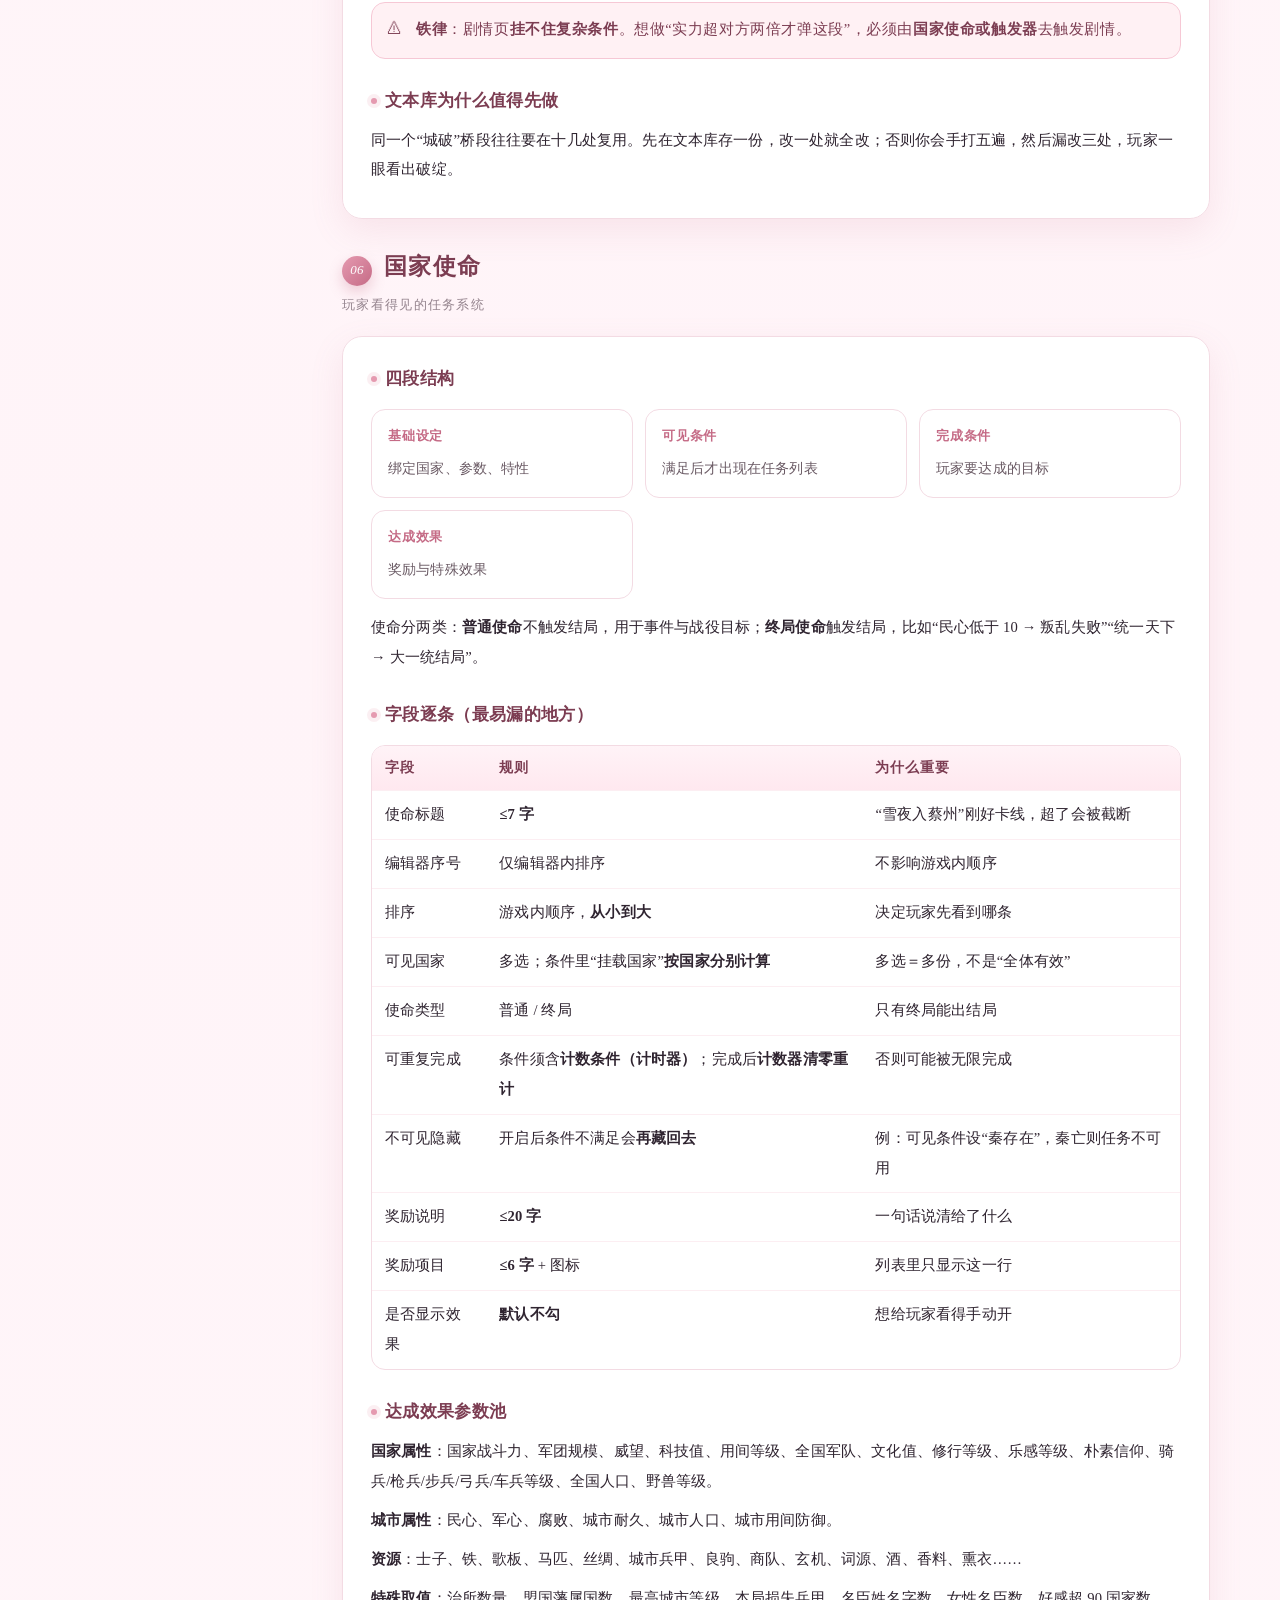
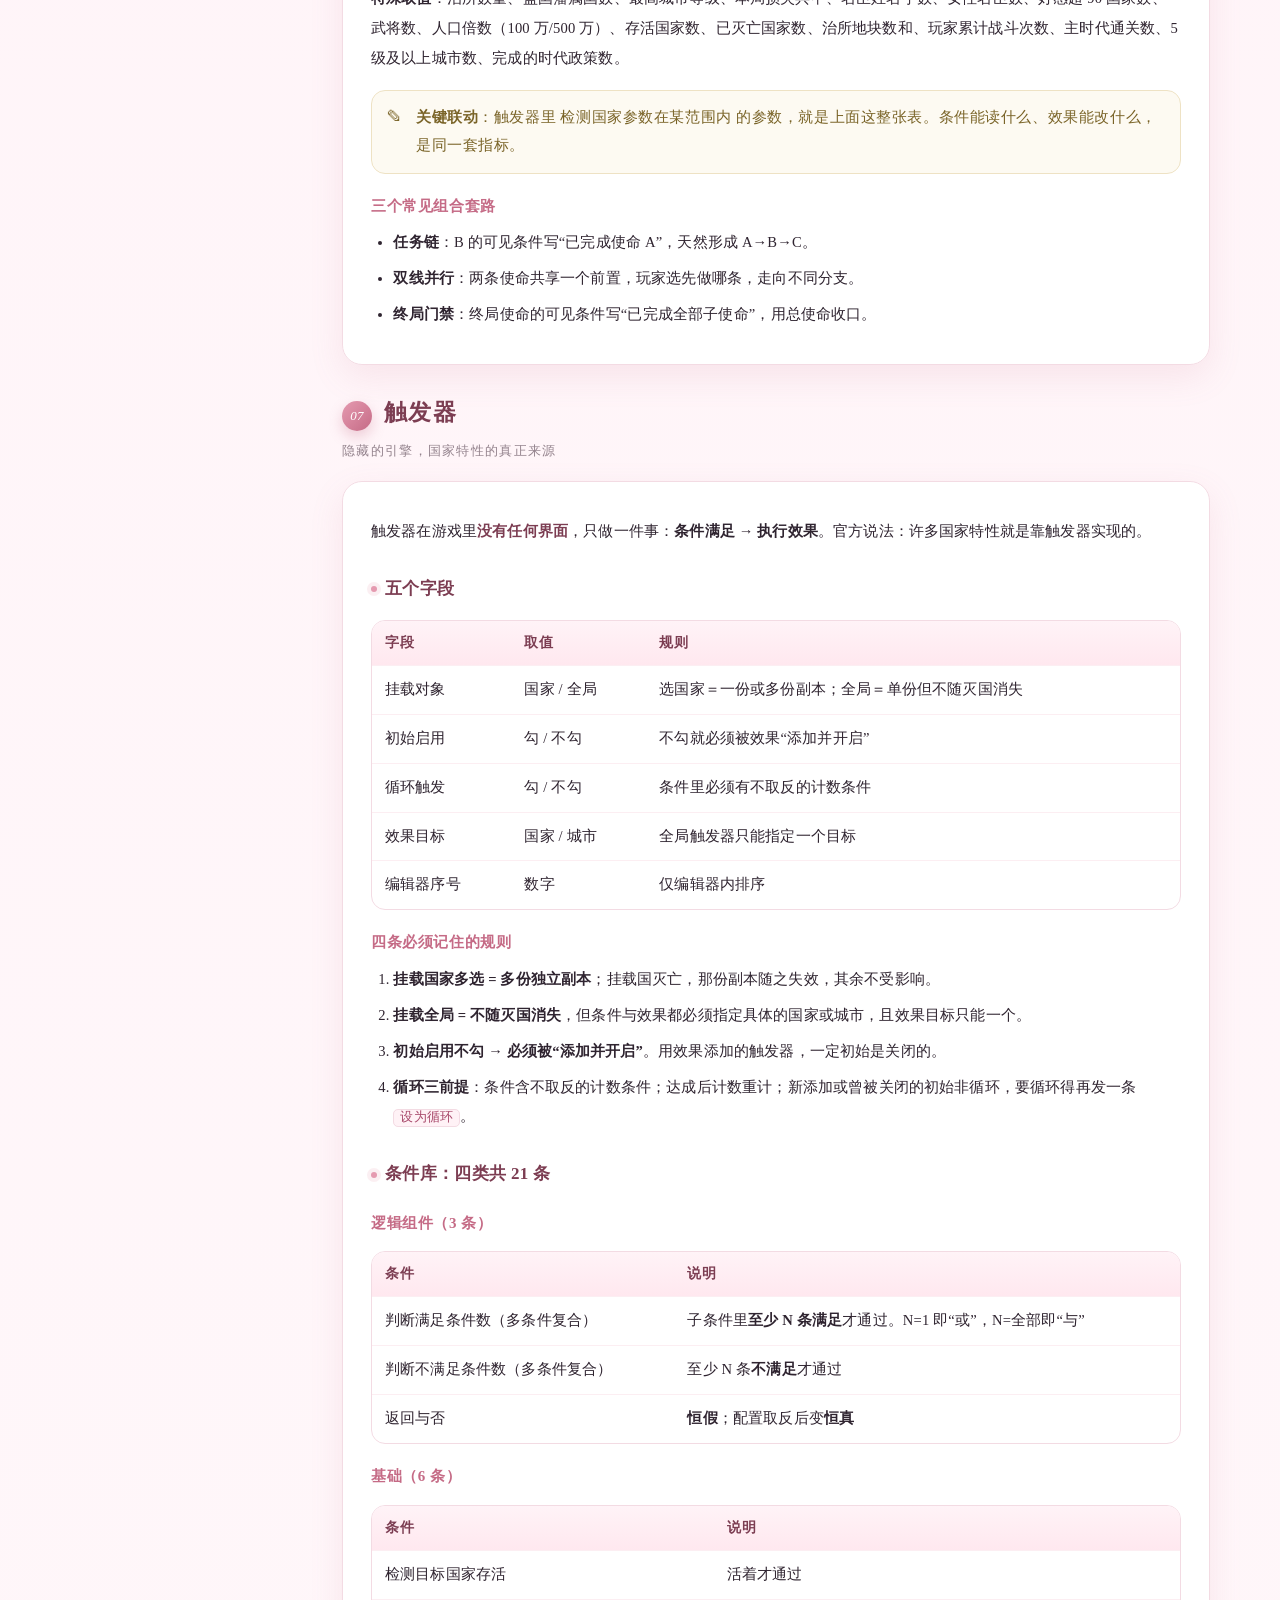
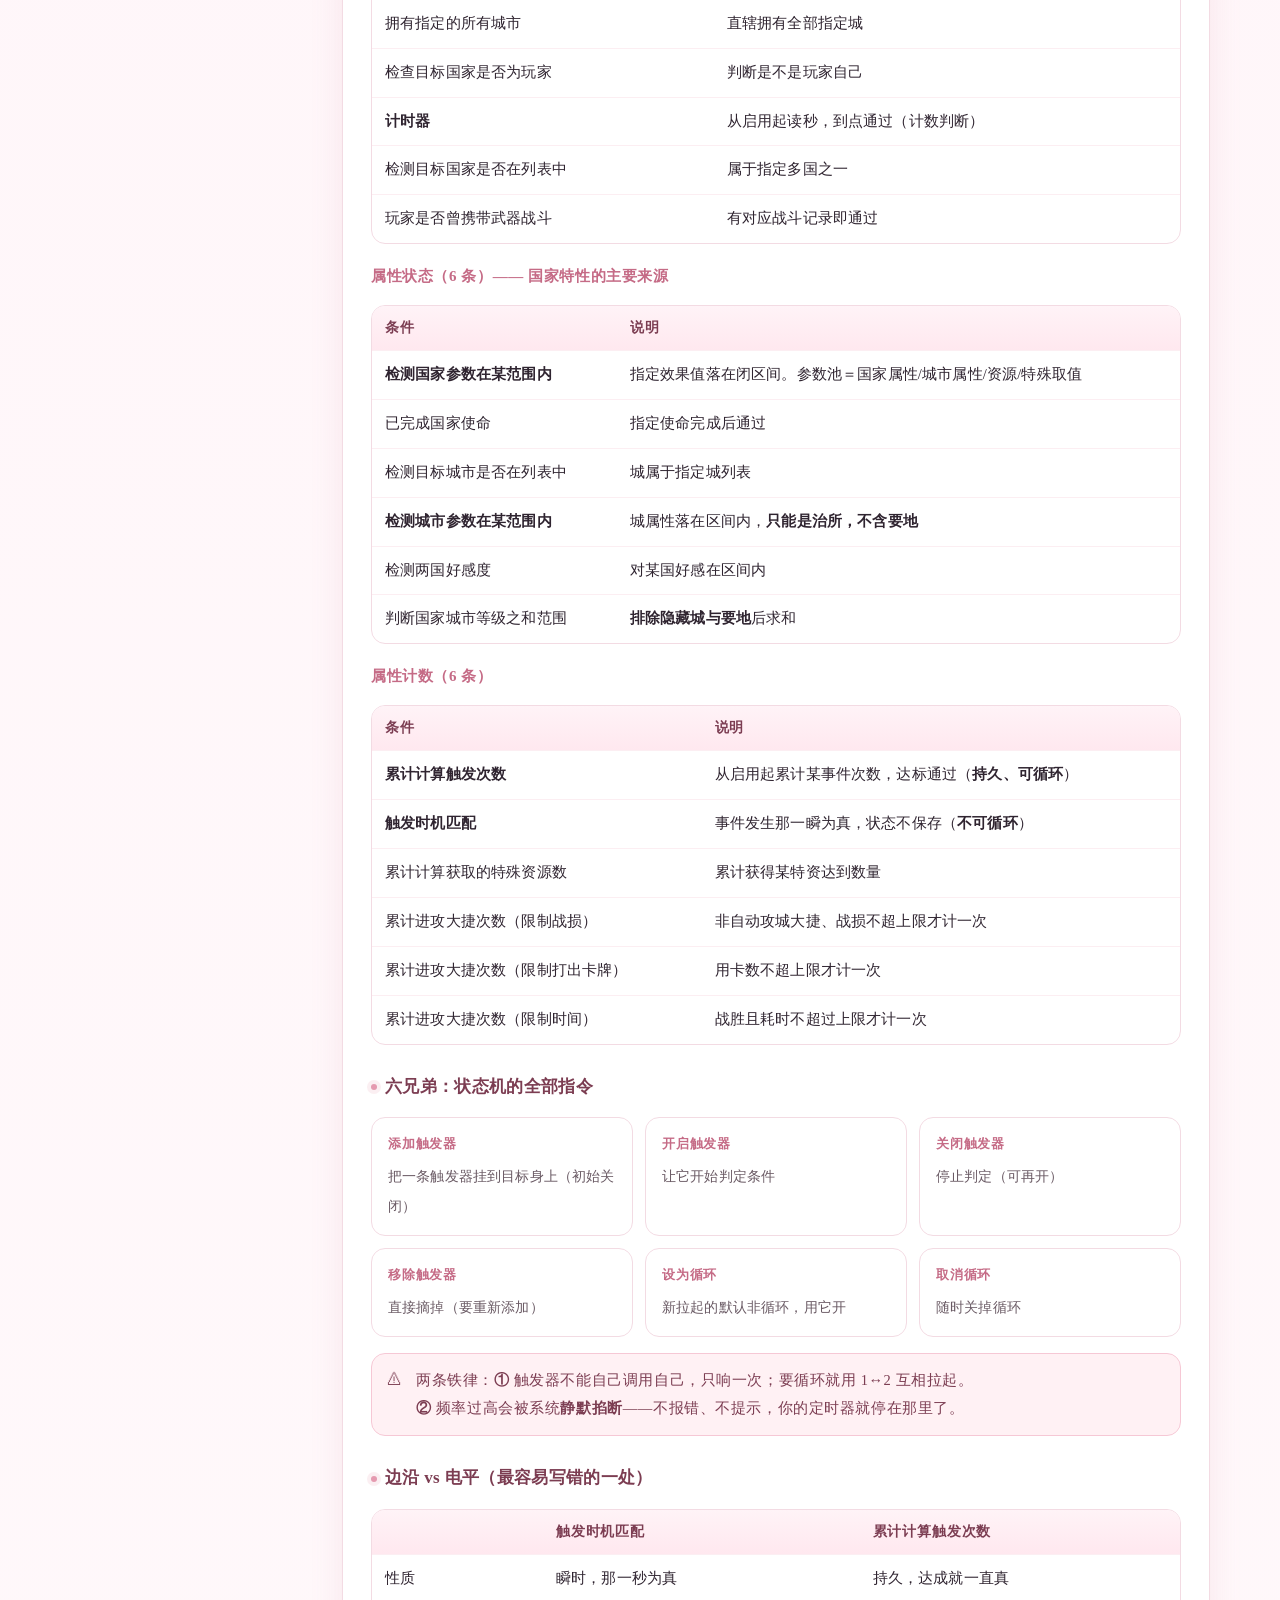
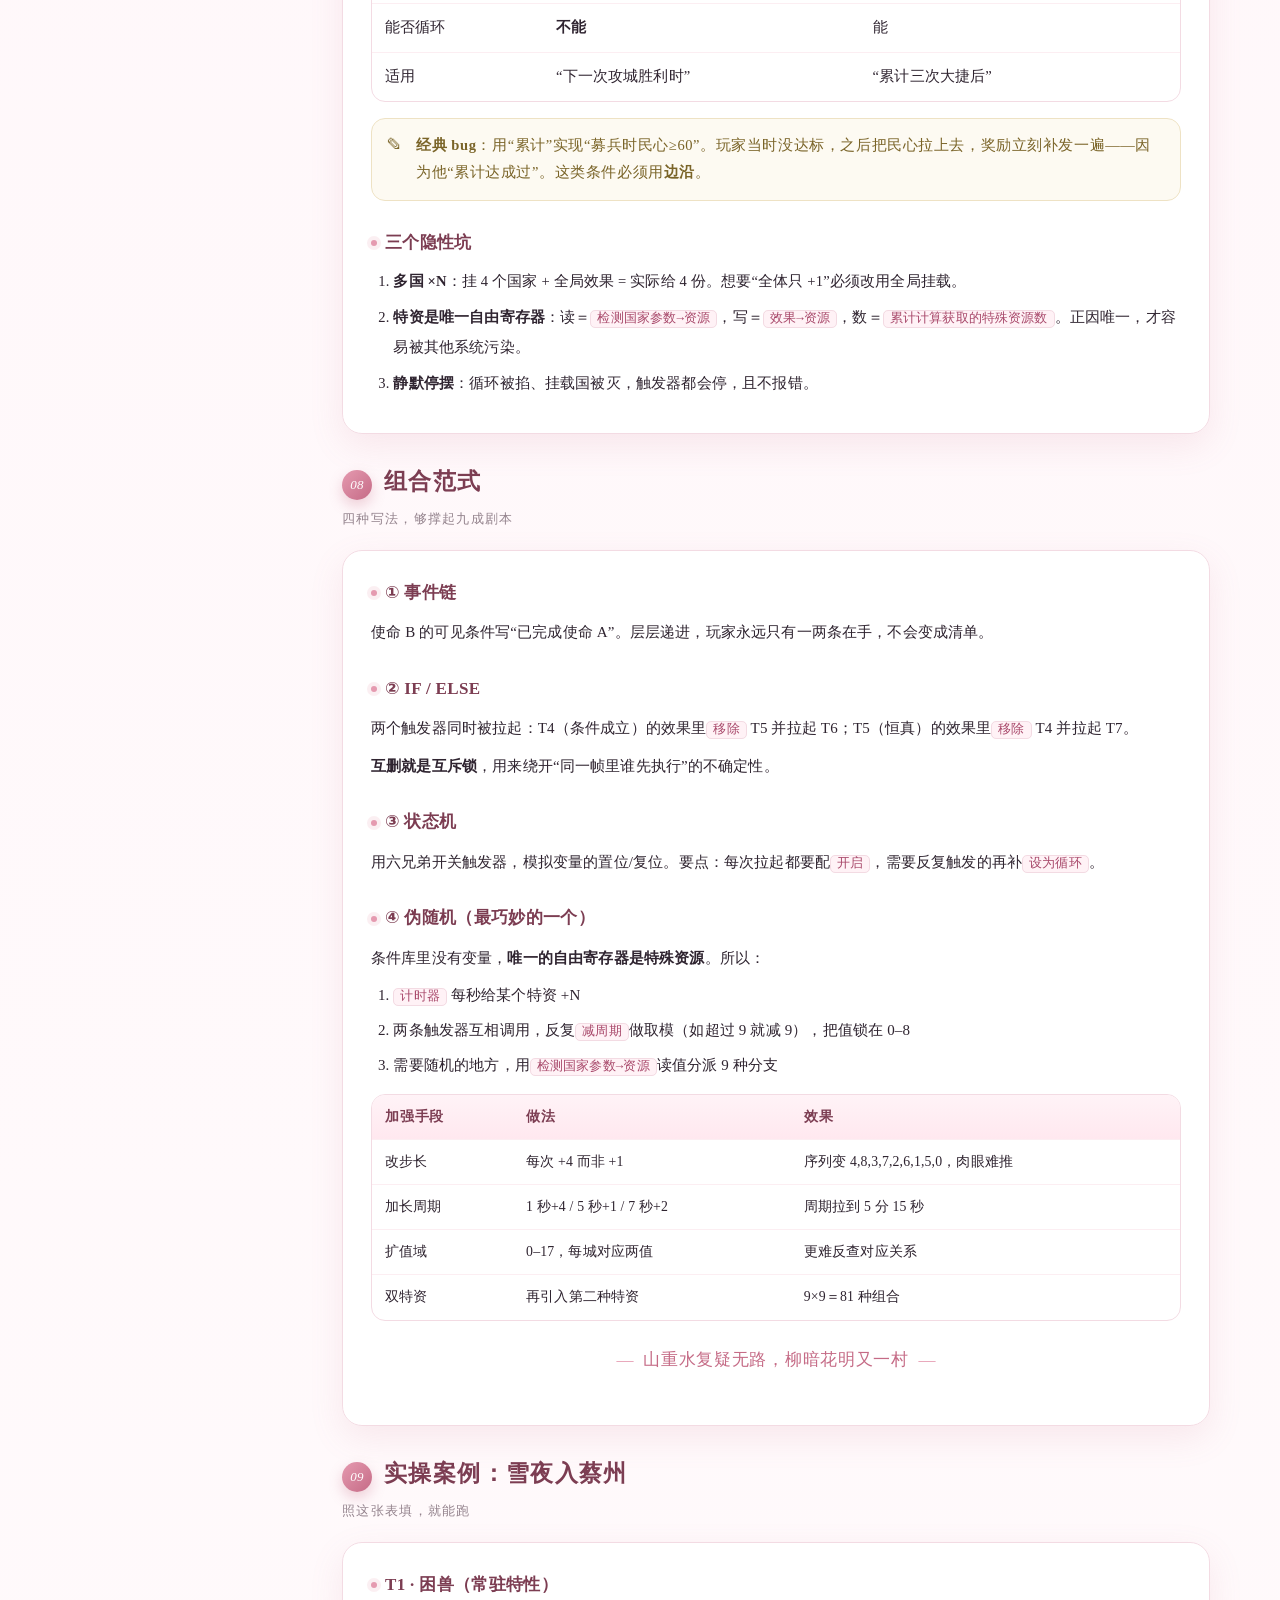
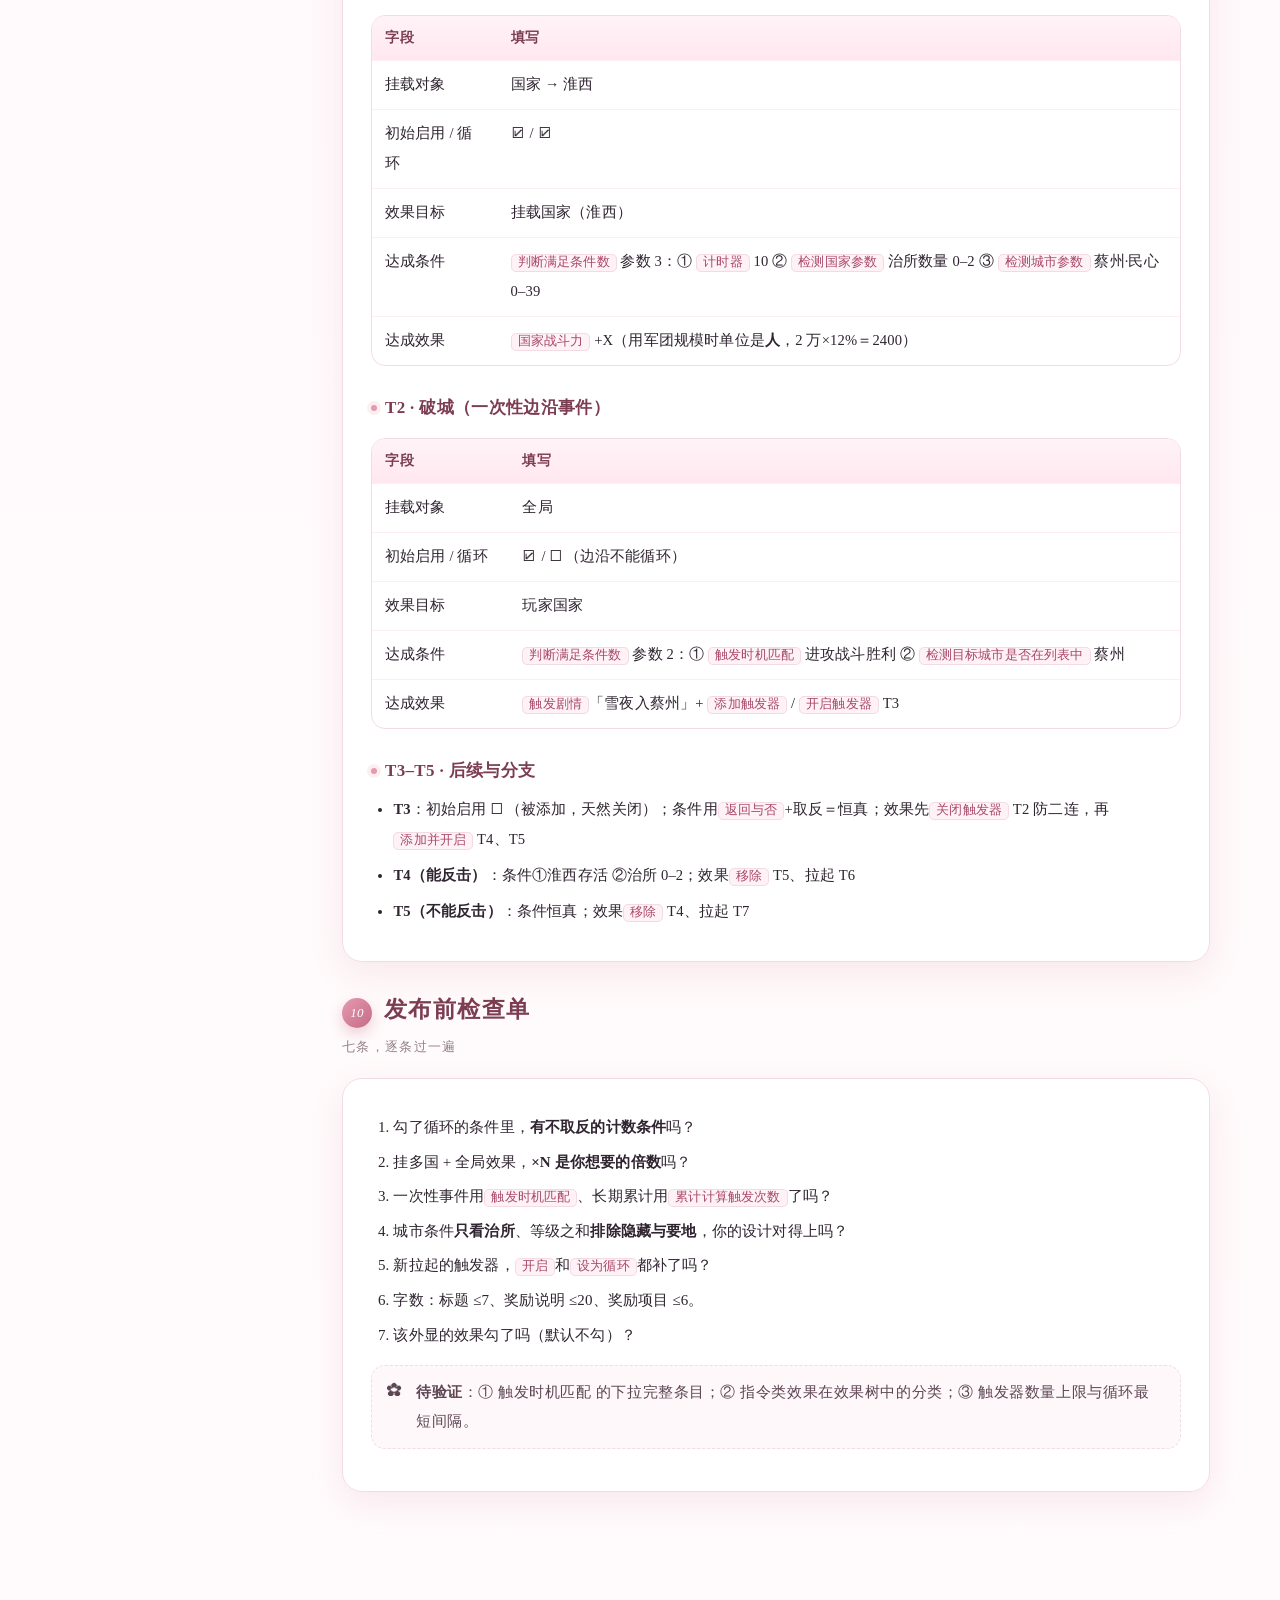
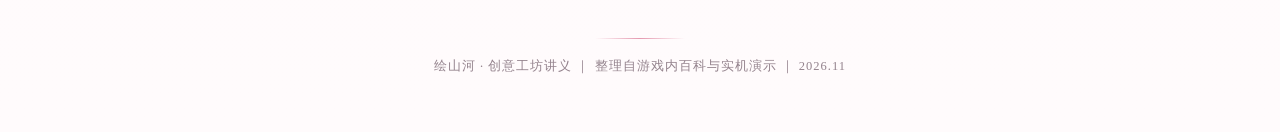
==== commit 27a426de: "feat: 进站即播 + 中日切换胶囊" ====
--- a/index.html
+++ b/index.html
@@ -206,6 +206,14 @@
 .nowplaying .wave{font-family:Georgia,serif; font-style:italic}
 @media (max-width:980px){.nowplaying{bottom:74px; font-size:12px; padding:8px 14px}}
 
+/* 语言切换胶囊 */
+.lang{display:inline-flex; align-items:center; border:1px solid var(--line); border-radius:999px;
+  background:#fff; overflow:hidden; flex:none}
+.lang a{padding:5px 13px; font-size:12px; color:var(--ink2); text-decoration:none; letter-spacing:.06em;
+  border-bottom:none; transition:.2s; white-space:nowrap}
+.lang a.active{background:linear-gradient(135deg,var(--pink),var(--pink-d)); color:#fff}
+.lang a:not(.active):hover{background:var(--pink-xl); color:var(--pink-d)}
+
 </style>
 </head>
 <body>
@@ -218,7 +226,7 @@
     <span class="kbd">/</span>
     <div class="results" id="res"></div>
   </div>
-  <div class="lang"><a href="ja.html">日本語</a></div>
+  <div class="lang"><a href="index.html" class="active">中文</a><a href="ja.html" class="">日本語</a></div>
 </div></div>
 
 <div class="wrap"><div class="layout">
@@ -843,7 +851,7 @@
   var btn = document.getElementById('music');
   if (!btn) return;
 
-  var audio = null, on = false, timer = null, VOL = 0.85, armed = false;
+  var audio = null, on = false, timer = null, VOL = 0.85, START_VOL = 0.62, armed = false;
 
   function ensure() {
     if (audio) return audio;
@@ -875,13 +883,14 @@
       p.then(function () {
         on = true; btn.classList.add('on'); btn.classList.remove('wait');
         btn.setAttribute('aria-pressed', 'true');
-        ramp(VOL, 3000);            /* 淡入 3 秒 */
+        audio.volume = START_VOL;   /* 立刻可闻 */
+        ramp(VOL, 1500);            /* 1.5 秒抬到目标音量 */
         toast();
       }).catch(function () {        /* 被自动播放策略拦住 → 等第一次交互 */
         arm();
       });
     } else {
-      on = true; btn.classList.add('on'); ramp(VOL, 3000);
+      on = true; btn.classList.add('on'); a.volume = START_VOL; ramp(VOL, 1500); toast();
     }
   }
 
@@ -925,9 +934,11 @@
     on ? stop() : start();
   });
 
-  /* 打开即播 */
-  if (document.readyState === 'complete') start();
-  else window.addEventListener('load', start);
+  /* 打开即播：脚本到位就起播，不等 load */
+  ensure();
+  start();
+  /* 兜底：若首次 play 因缓冲被推迟，canplay 时再确认一次 */
+  setTimeout(function () { if (!on) start(); }, 900);
 
   /* 调试用：可在控制台查看状态 */
   window.__bgm = function () {
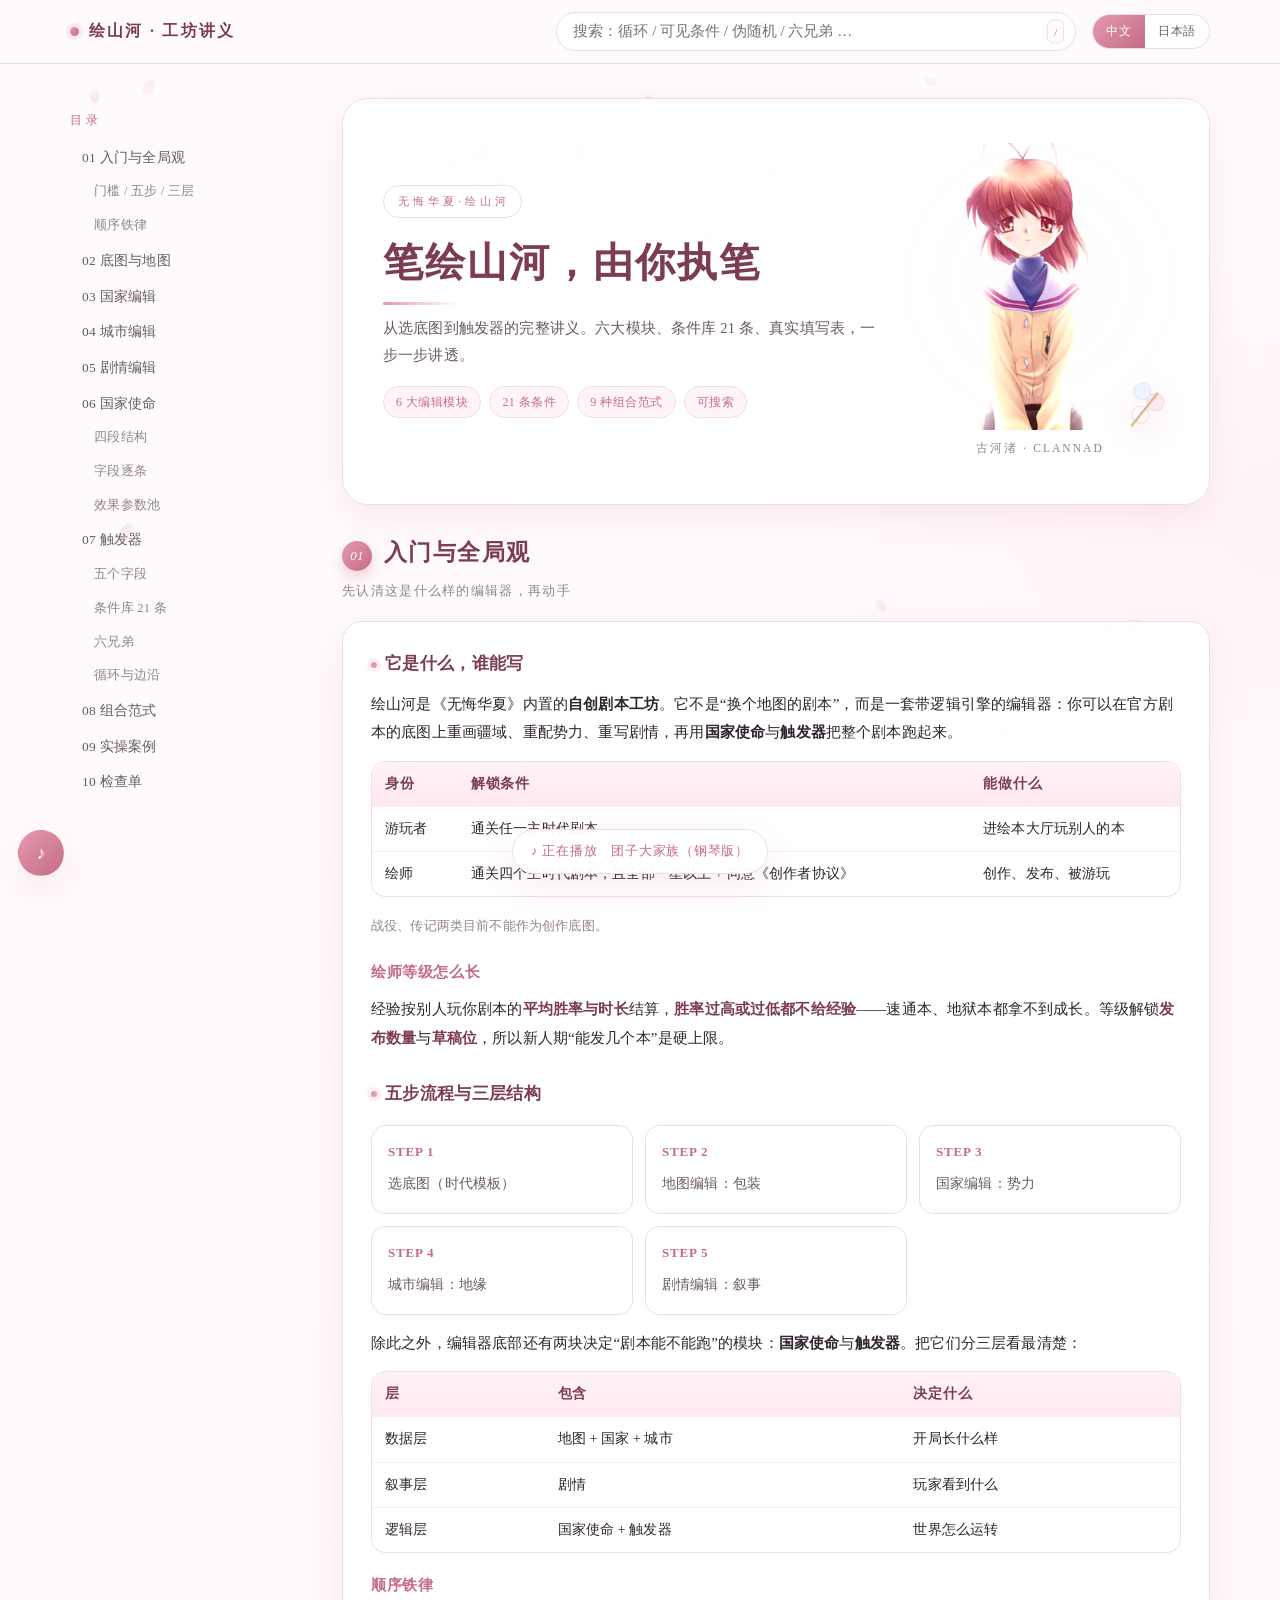
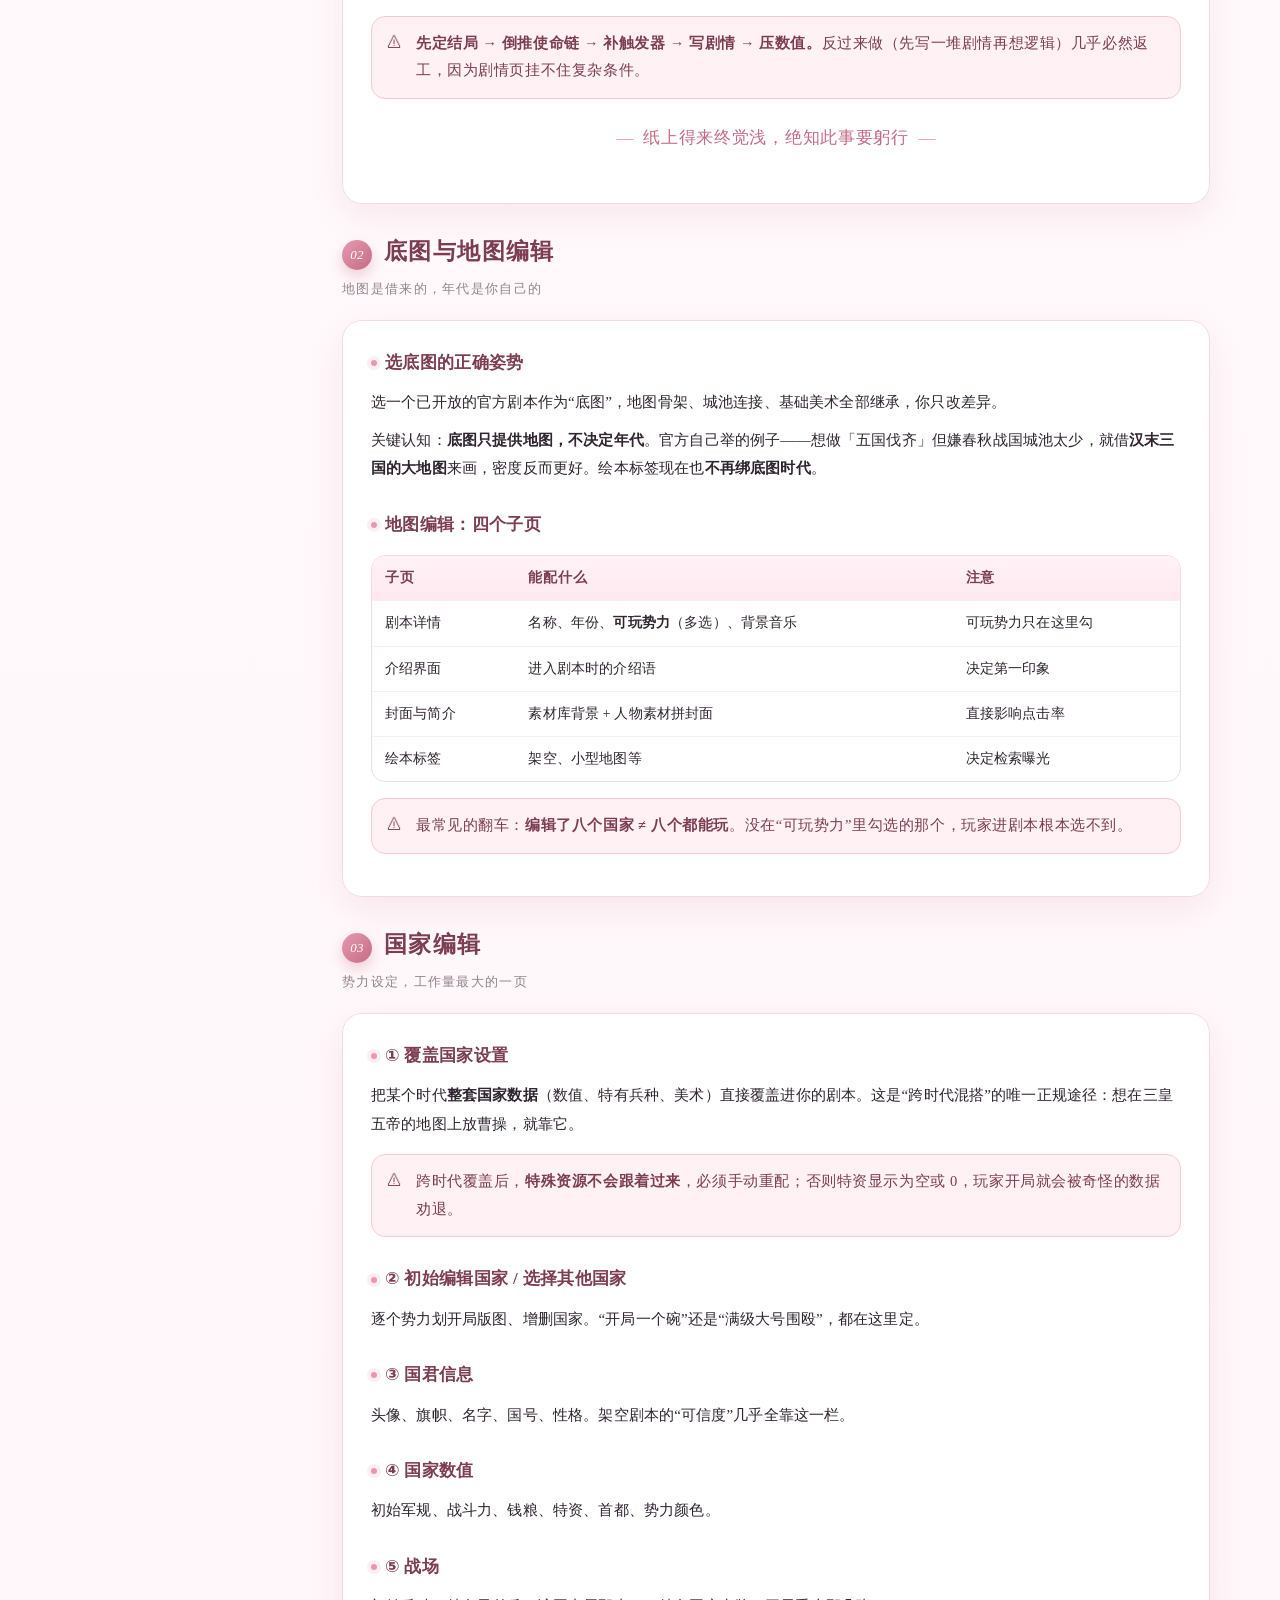
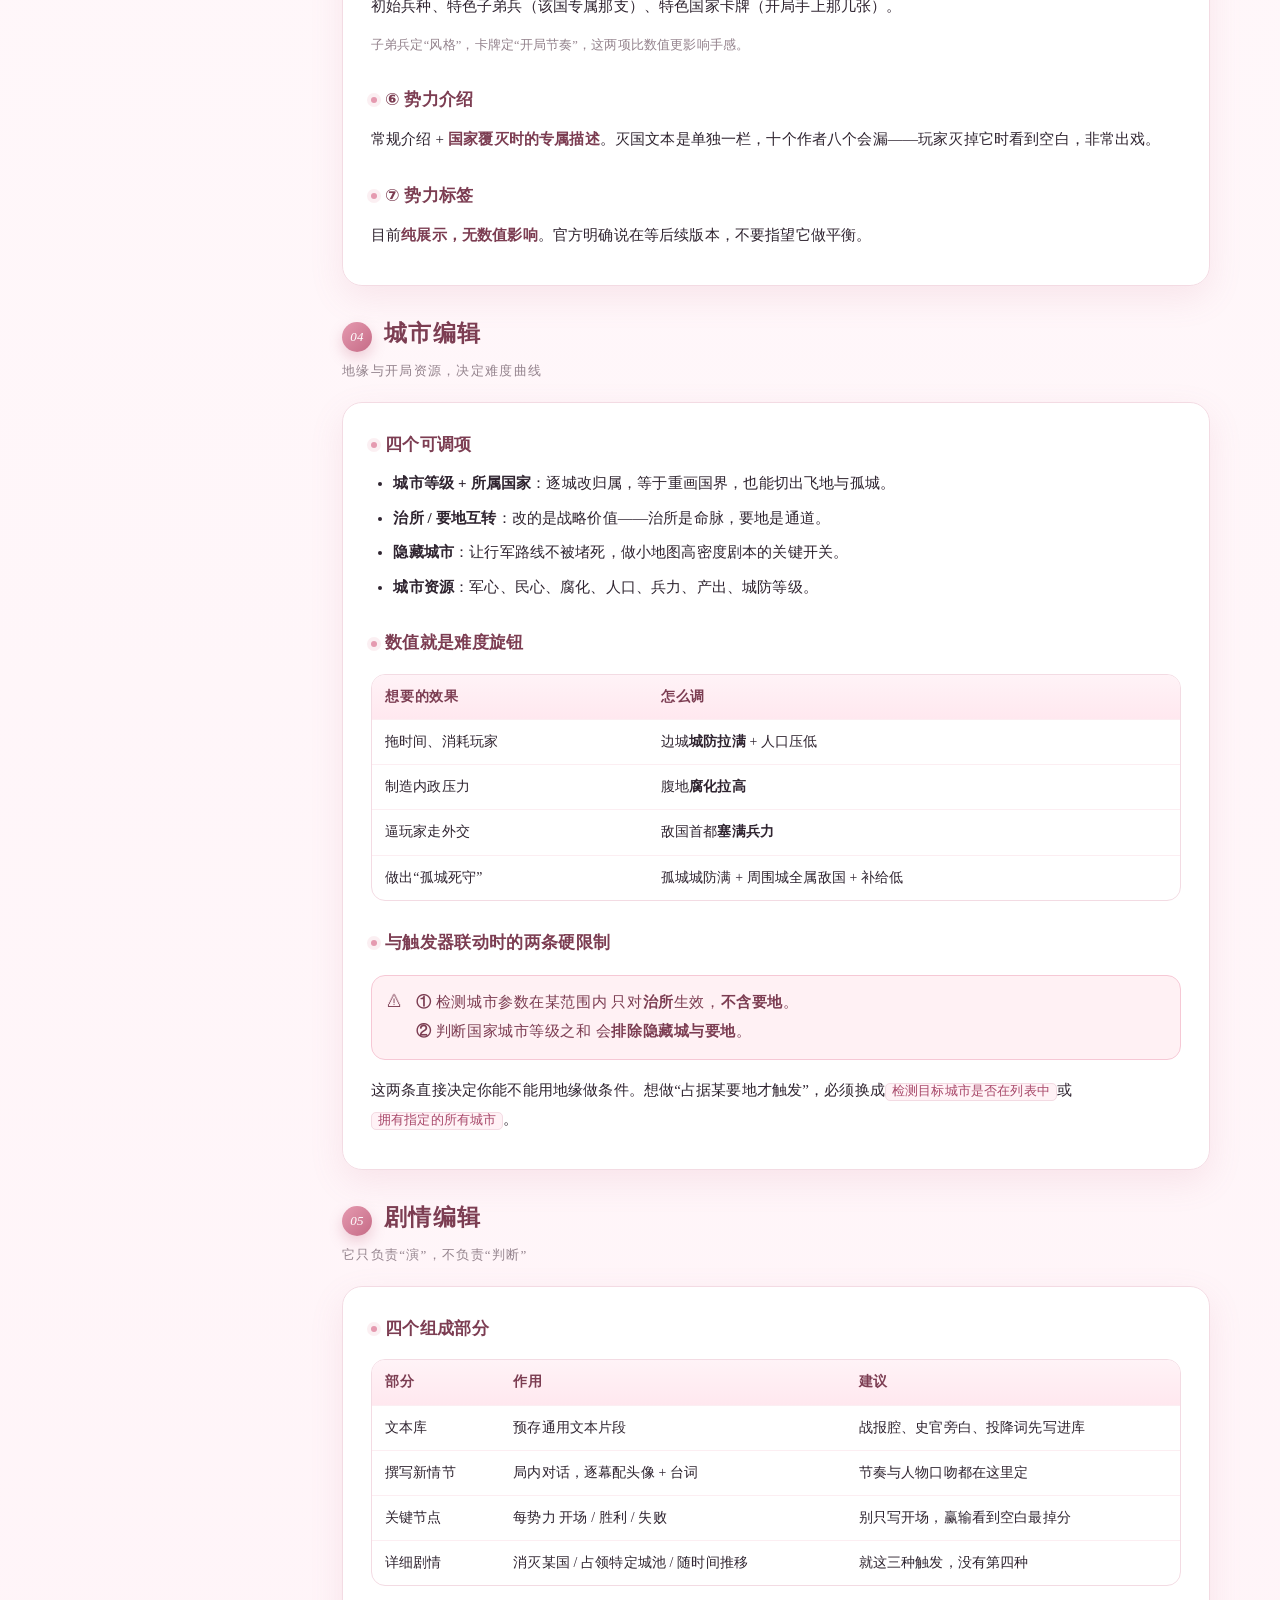
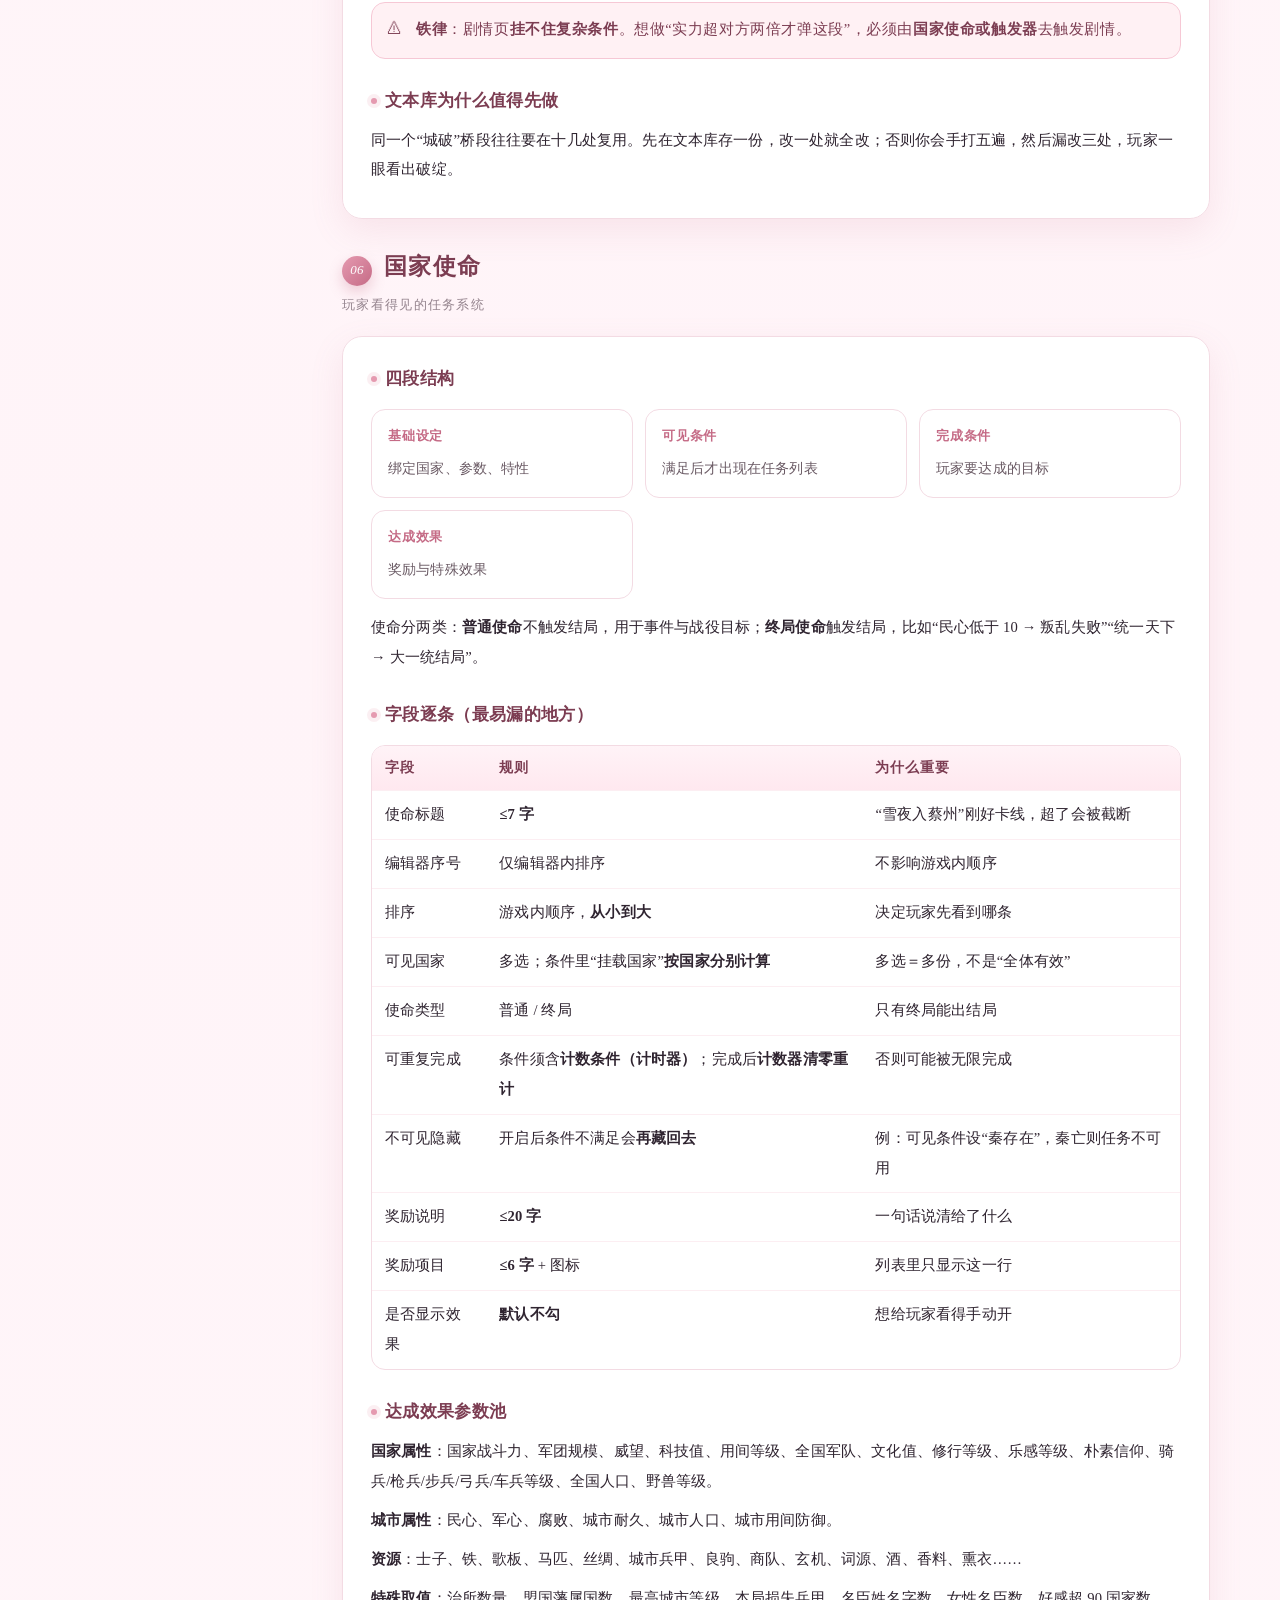
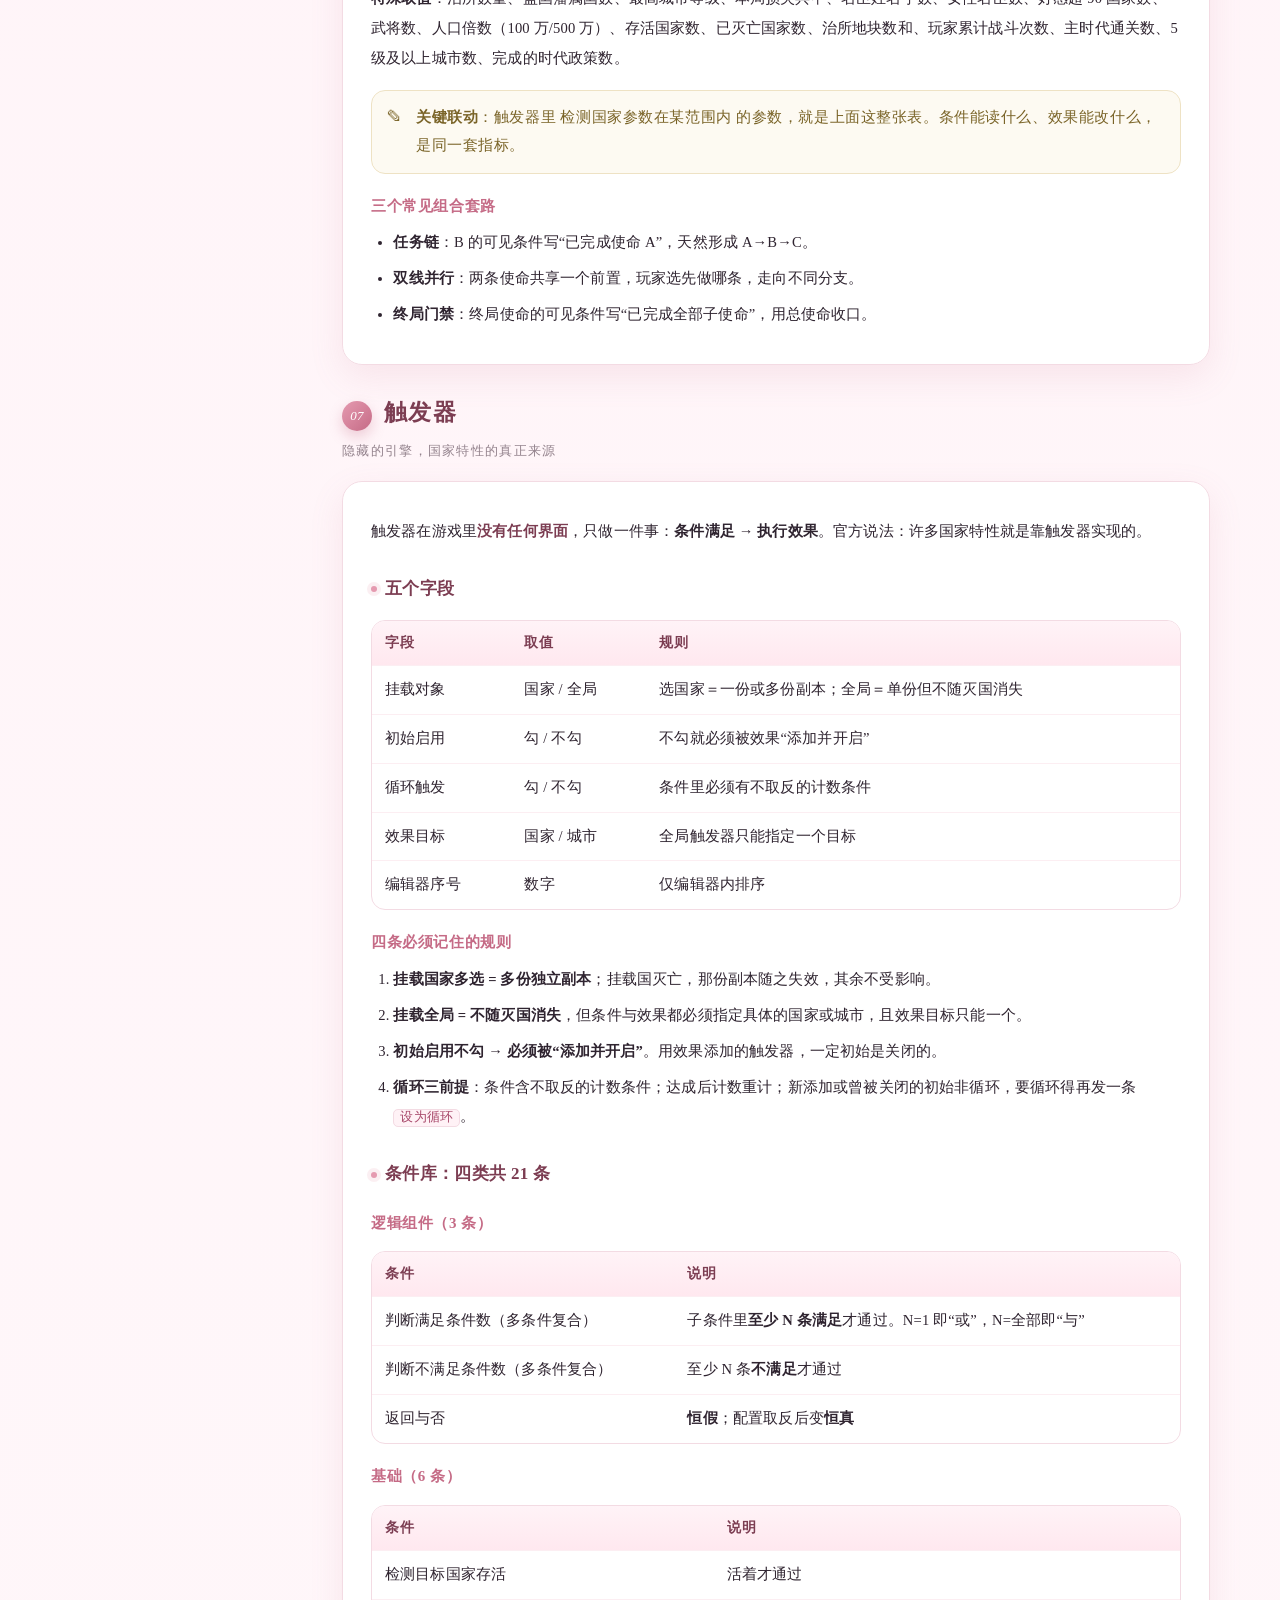
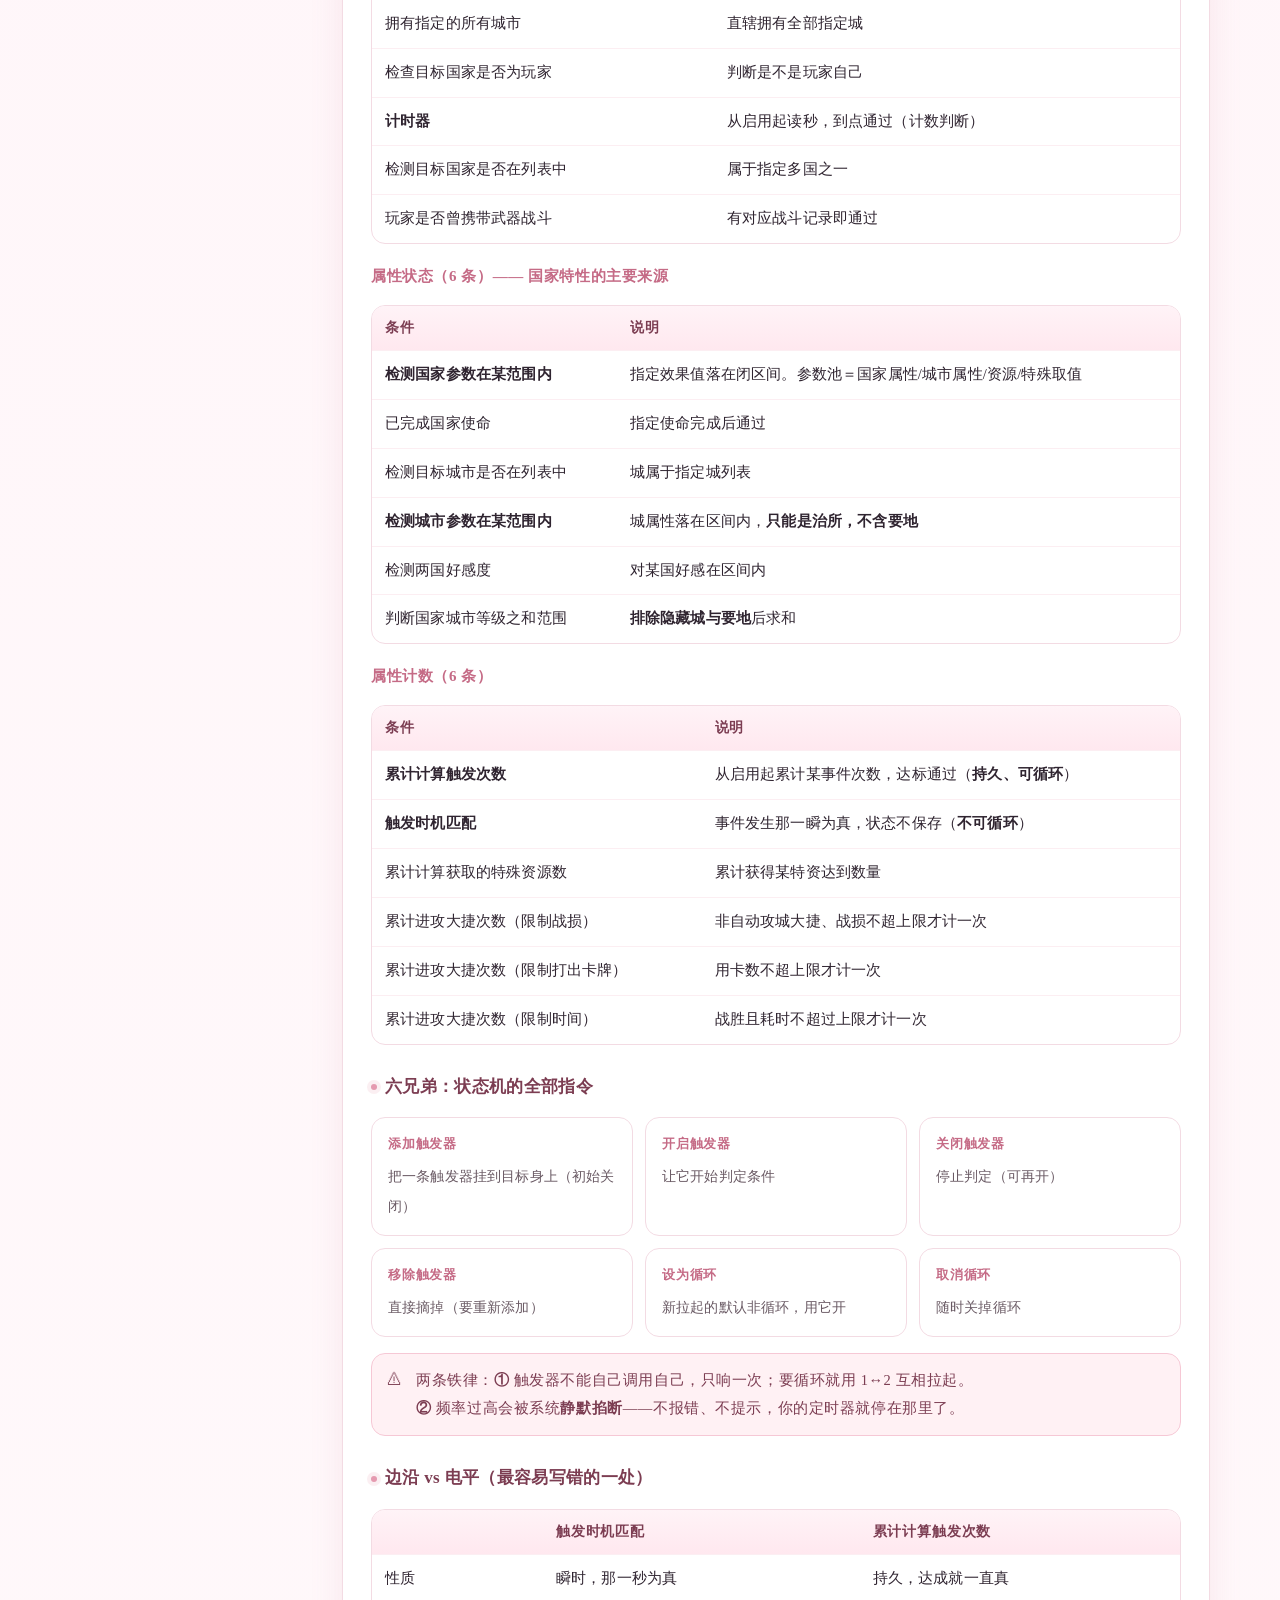
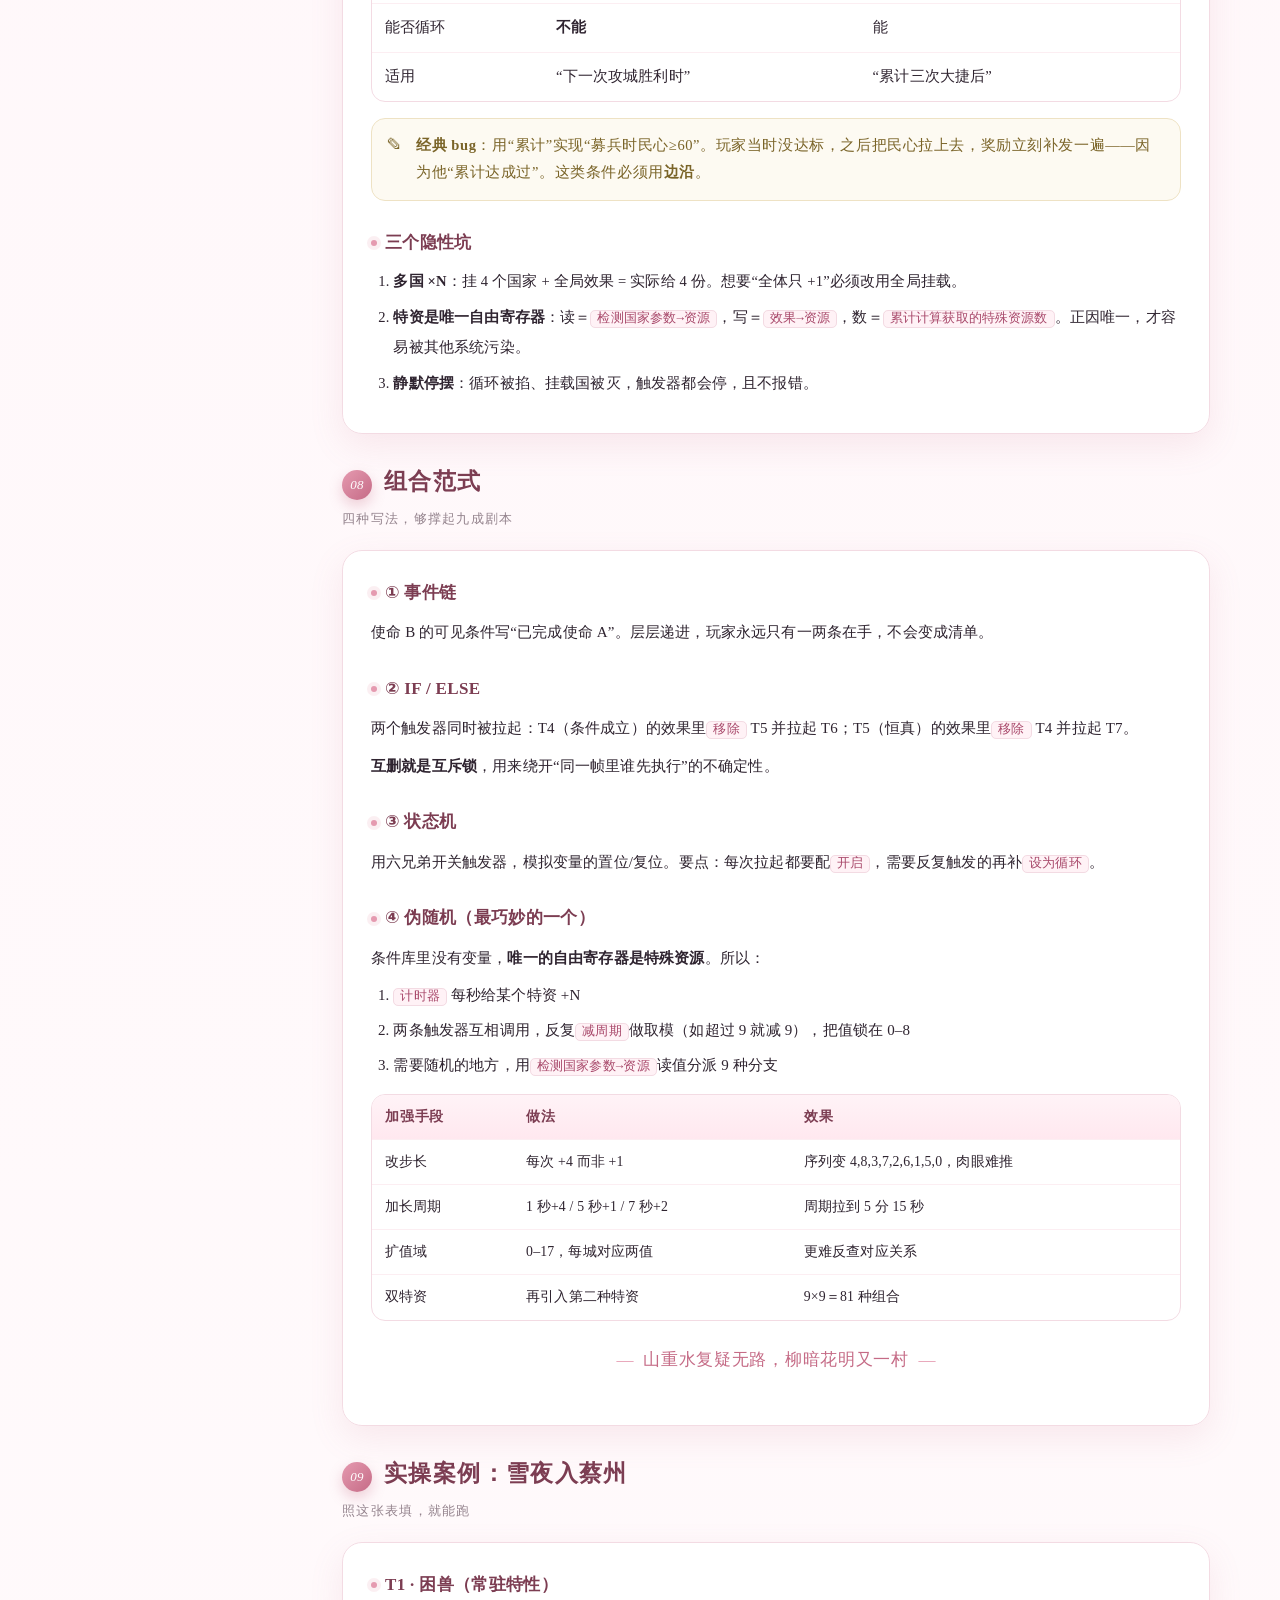
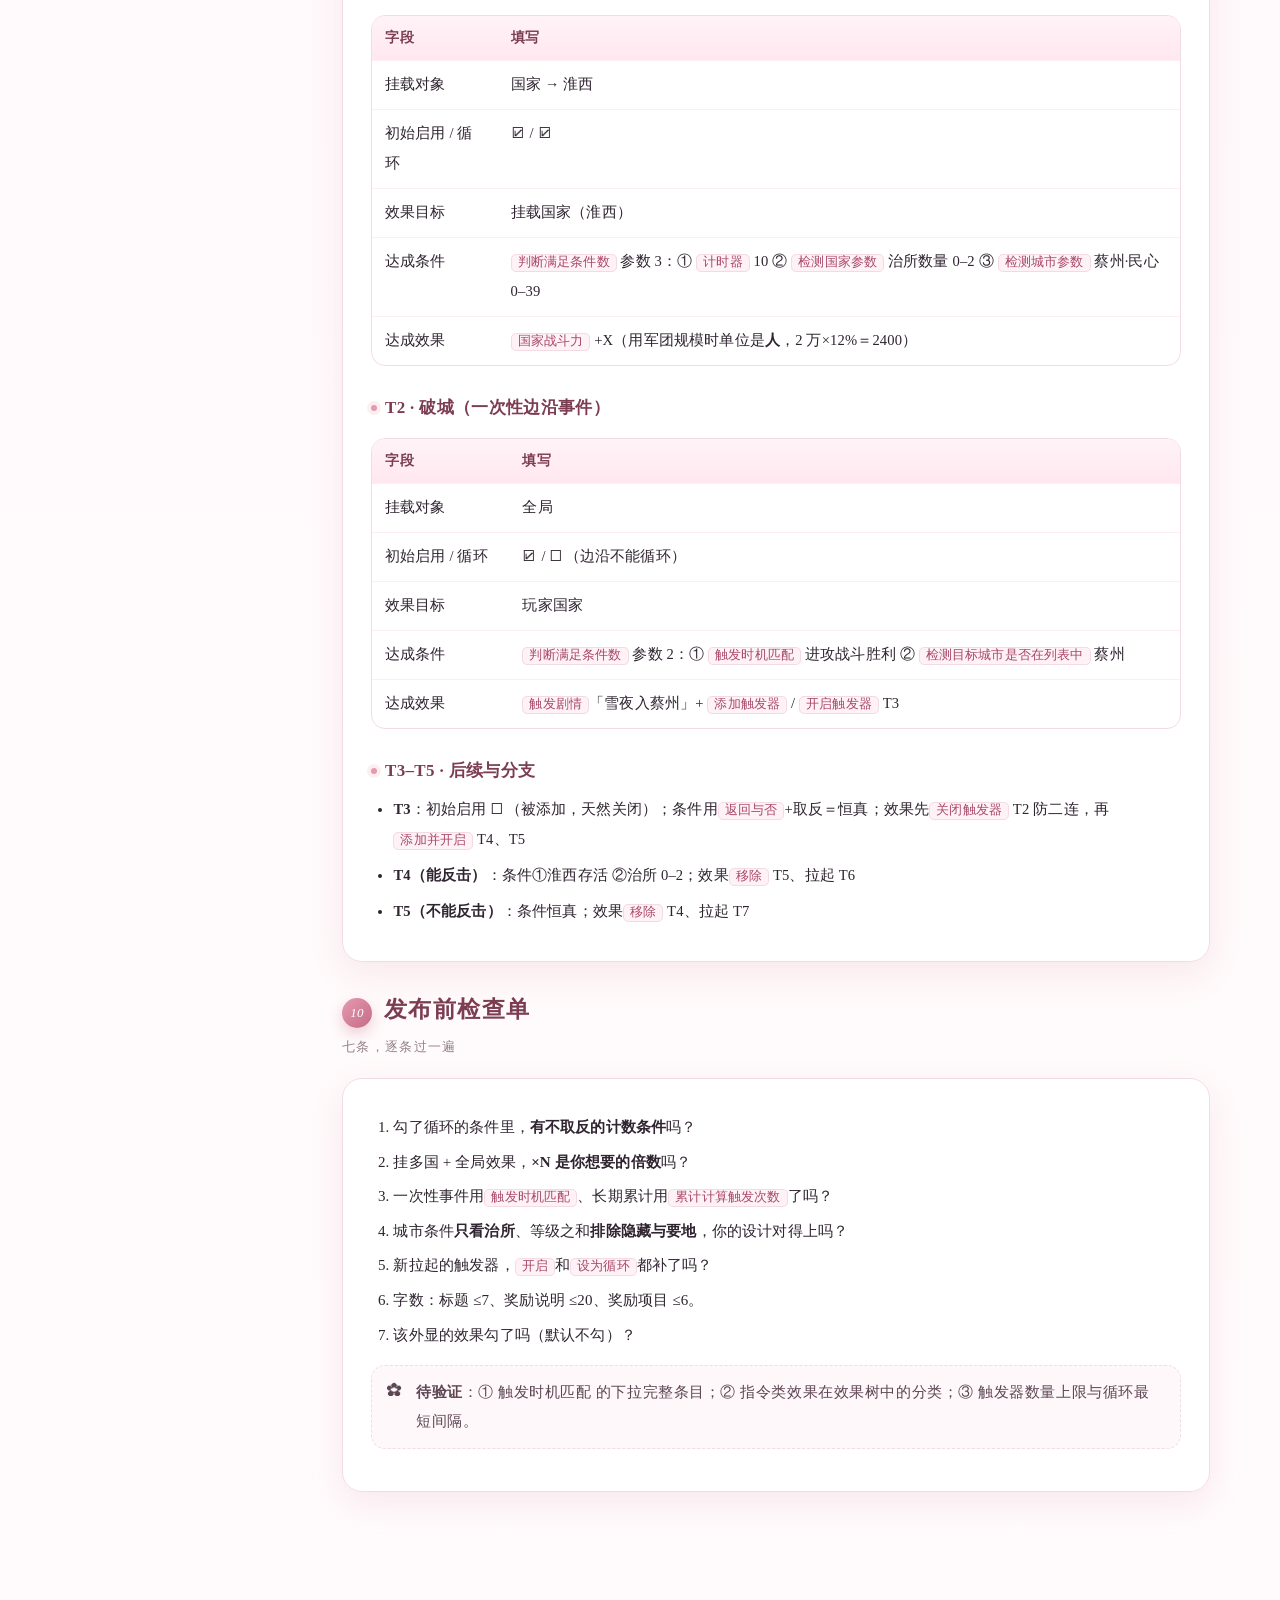
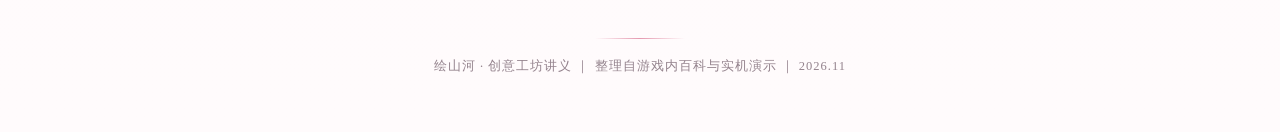
==== commit 763f0e3c: "feat: 手机端目录抽屉" ====
--- a/index.html
+++ b/index.html
@@ -214,6 +214,29 @@
 .lang a.active{background:linear-gradient(135deg,var(--pink),var(--pink-d)); color:#fff}
 .lang a:not(.active):hover{background:var(--pink-xl); color:var(--pink-d)}
 
+/* ---------- 手机端目录抽屉 ---------- */
+.tocbtn{display:none; position:fixed; right:18px; bottom:76px; z-index:31; align-items:center; gap:7px;
+  padding:9px 15px; border-radius:999px; border:1px solid var(--line); background:#fff; color:var(--pink-d);
+  font-size:13px; font-family:var(--f-accent); letter-spacing:.08em; box-shadow:var(--shadow); cursor:pointer}
+.tocbtn .bars{display:inline-block; width:14px; height:2px; background:currentColor; position:relative}
+.tocbtn .bars::before,.tocbtn .bars::after{content:""; position:absolute; left:0; width:14px; height:2px; background:currentColor}
+.tocbtn .bars::before{top:-5px}.tocbtn .bars::after{top:5px}
+.tocmask{position:fixed; inset:0; z-index:40; background:rgba(72,38,52,.28); backdrop-filter:blur(3px);
+  opacity:0; pointer-events:none; transition:.28s}
+.tocmask.open{opacity:1; pointer-events:auto}
+.tocpanel{position:absolute; left:0; top:0; bottom:0; width:80%; max-width:330px; background:#fff;
+  transform:translateX(-102%); transition:transform .3s cubic-bezier(.4,0,.2,1); overflow-y:auto;
+  padding:26px 8px 40px; box-shadow:8px 0 30px rgba(120,60,80,.18)}
+.tocmask.open .tocpanel{transform:none}
+.tocpanel .h{font-family:var(--f-title); color:var(--pink-d); letter-spacing:.3em; font-size:12px; margin:0 0 14px 18px}
+.tocpanel a{display:block; padding:9px 18px; color:var(--ink2); text-decoration:none; font-size:14.5px;
+  font-family:var(--f-title); border-left:2px solid transparent}
+.tocpanel a.sub{padding-left:34px; font-size:13.5px; color:var(--ink3)}
+.tocpanel a:active,.tocpanel a:hover{background:var(--pink-xl); color:var(--pink-d); border-left-color:var(--pink)}
+.tocpanel .close{position:absolute; right:12px; top:14px; width:32px; height:32px; border-radius:50%;
+  border:1px solid var(--line); background:#fff; color:var(--pink-d); font-size:16px; cursor:pointer}
+@media (max-width:980px){.tocbtn{display:inline-flex}}
+
 </style>
 </head>
 <body>
@@ -641,6 +664,7 @@
   <div class="hr"></div>
   绘山河 · 创意工坊讲义 ｜ 整理自游戏内百科与实机演示 ｜ 2026.11
 </footer>
+<button class="tocbtn" id="tocbtn" aria-label="打开目录"><span class="bars"></span>目录</button>
 <button class="music" id="music" aria-label="背景音乐" title="背景音乐·团子风钢琴">♪</button>
 <button class="totop" id="totop" aria-label="回到顶部">↑</button>
 
@@ -946,6 +970,54 @@
   };
 })();
 
+/* ---------------- 手机端目录抽屉 ---------------- */
+(function () {
+  'use strict';
+  var btn = document.getElementById('tocbtn');
+  if (!btn) return;
+  var mask = null;
+
+  function build() {
+    var src = document.querySelector('aside');
+    mask = document.createElement('div');
+    mask.className = 'tocmask';
+    var panel = document.createElement('nav');
+    panel.className = 'tocpanel';
+    panel.innerHTML = '<button class="close" aria-label="关闭目录">✕</button>' +
+      '<div class="h">' + (src && src.querySelector('.h') ? src.querySelector('.h').textContent : '目录') + '</div>';
+    if (src) {
+      Array.prototype.forEach.call(src.querySelectorAll('a'), function (a) {
+        var c = document.createElement('a');
+        c.href = a.getAttribute('href');
+        c.textContent = a.textContent;
+        if (a.classList.contains('sub')) c.className = 'sub';
+        c.addEventListener('click', close);
+        panel.appendChild(c);
+      });
+    }
+    mask.appendChild(panel);
+    document.body.appendChild(mask);
+    mask.addEventListener('click', function (e) { if (e.target === mask) close(); });
+    panel.querySelector('.close').addEventListener('click', close);
+  }
+
+  function open() {
+    if (!mask) build();
+    mask.classList.add('open');
+    btn.setAttribute('aria-expanded', 'true');
+    document.body.style.overflow = 'hidden';
+  }
+  function close() {
+    if (mask) mask.classList.remove('open');
+    btn.setAttribute('aria-expanded', 'false');
+    document.body.style.overflow = '';
+  }
+
+  btn.setAttribute('aria-expanded', 'false');
+  btn.addEventListener('click', function () { mask && mask.classList.contains('open') ? close() : open(); });
+  document.addEventListener('keydown', function (e) { if (e.key === 'Escape') close(); });
+})();
+
 </script>
 </body>
 </html>
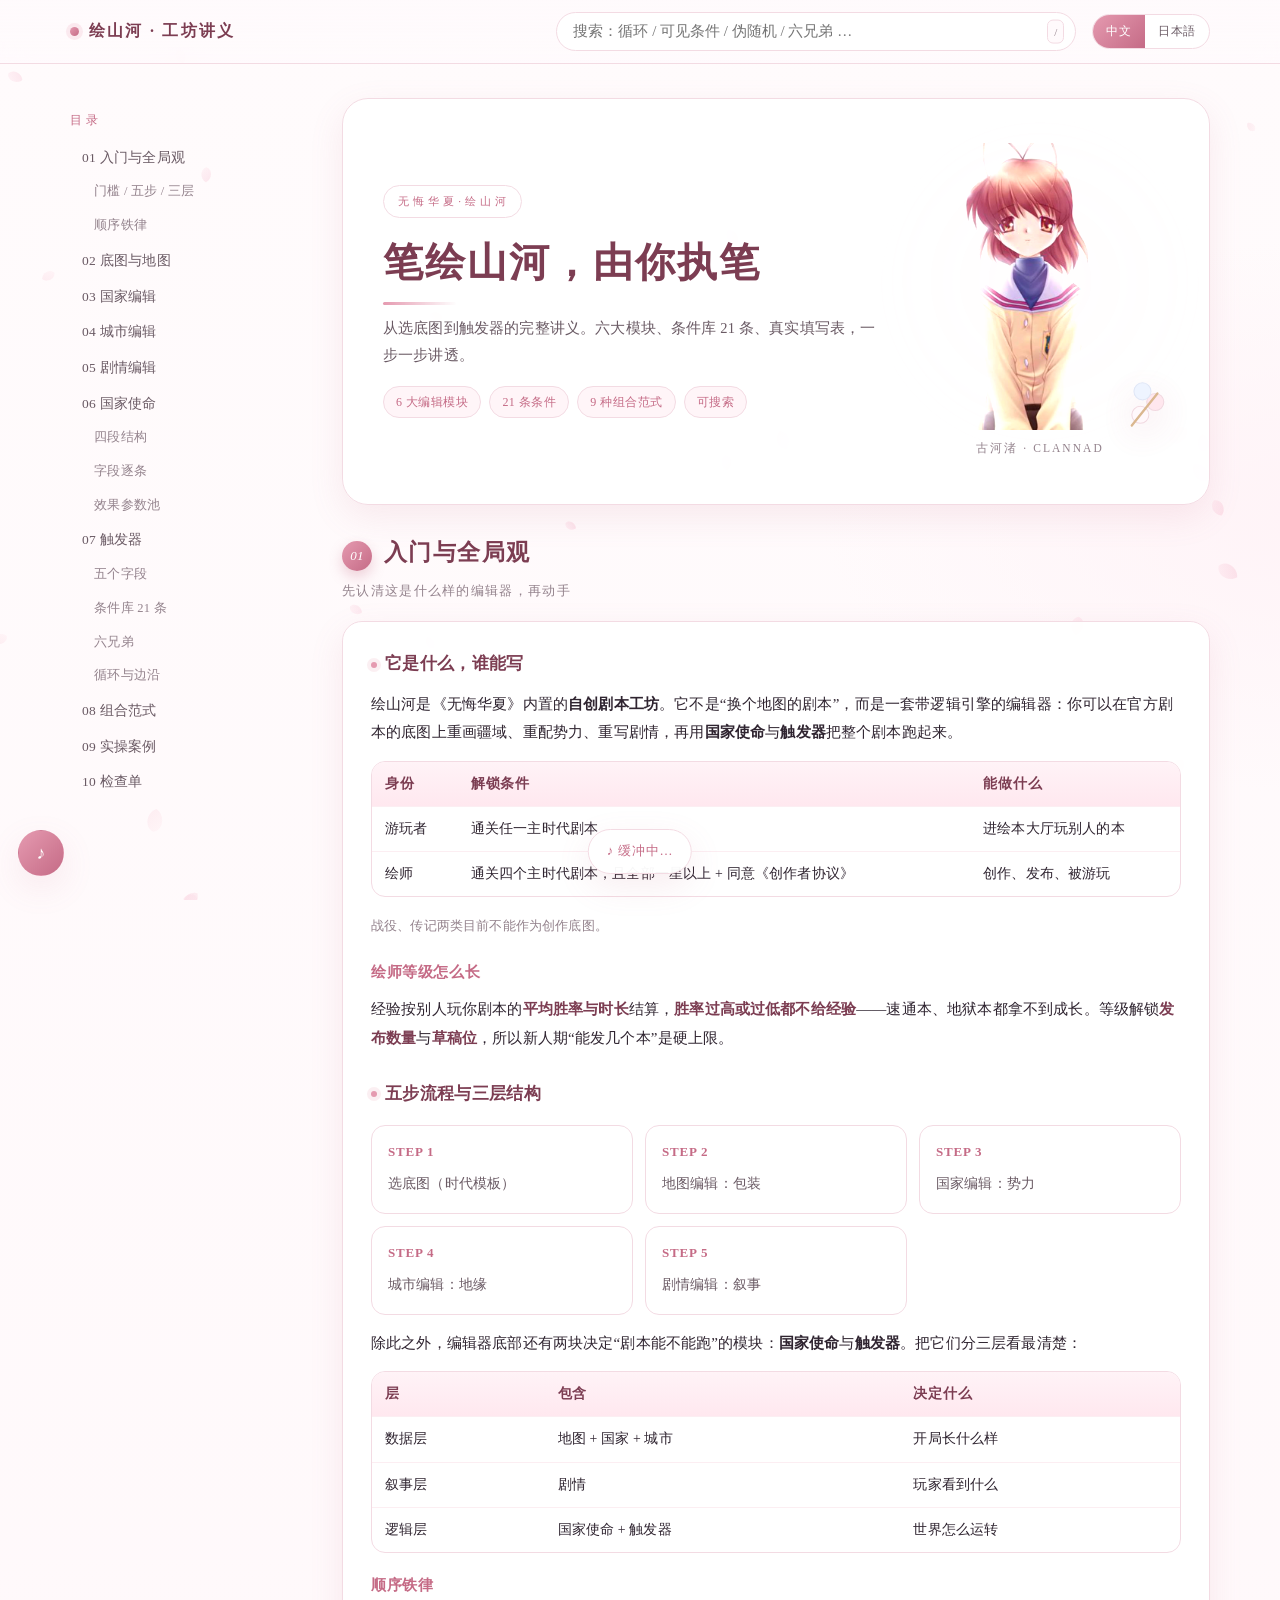
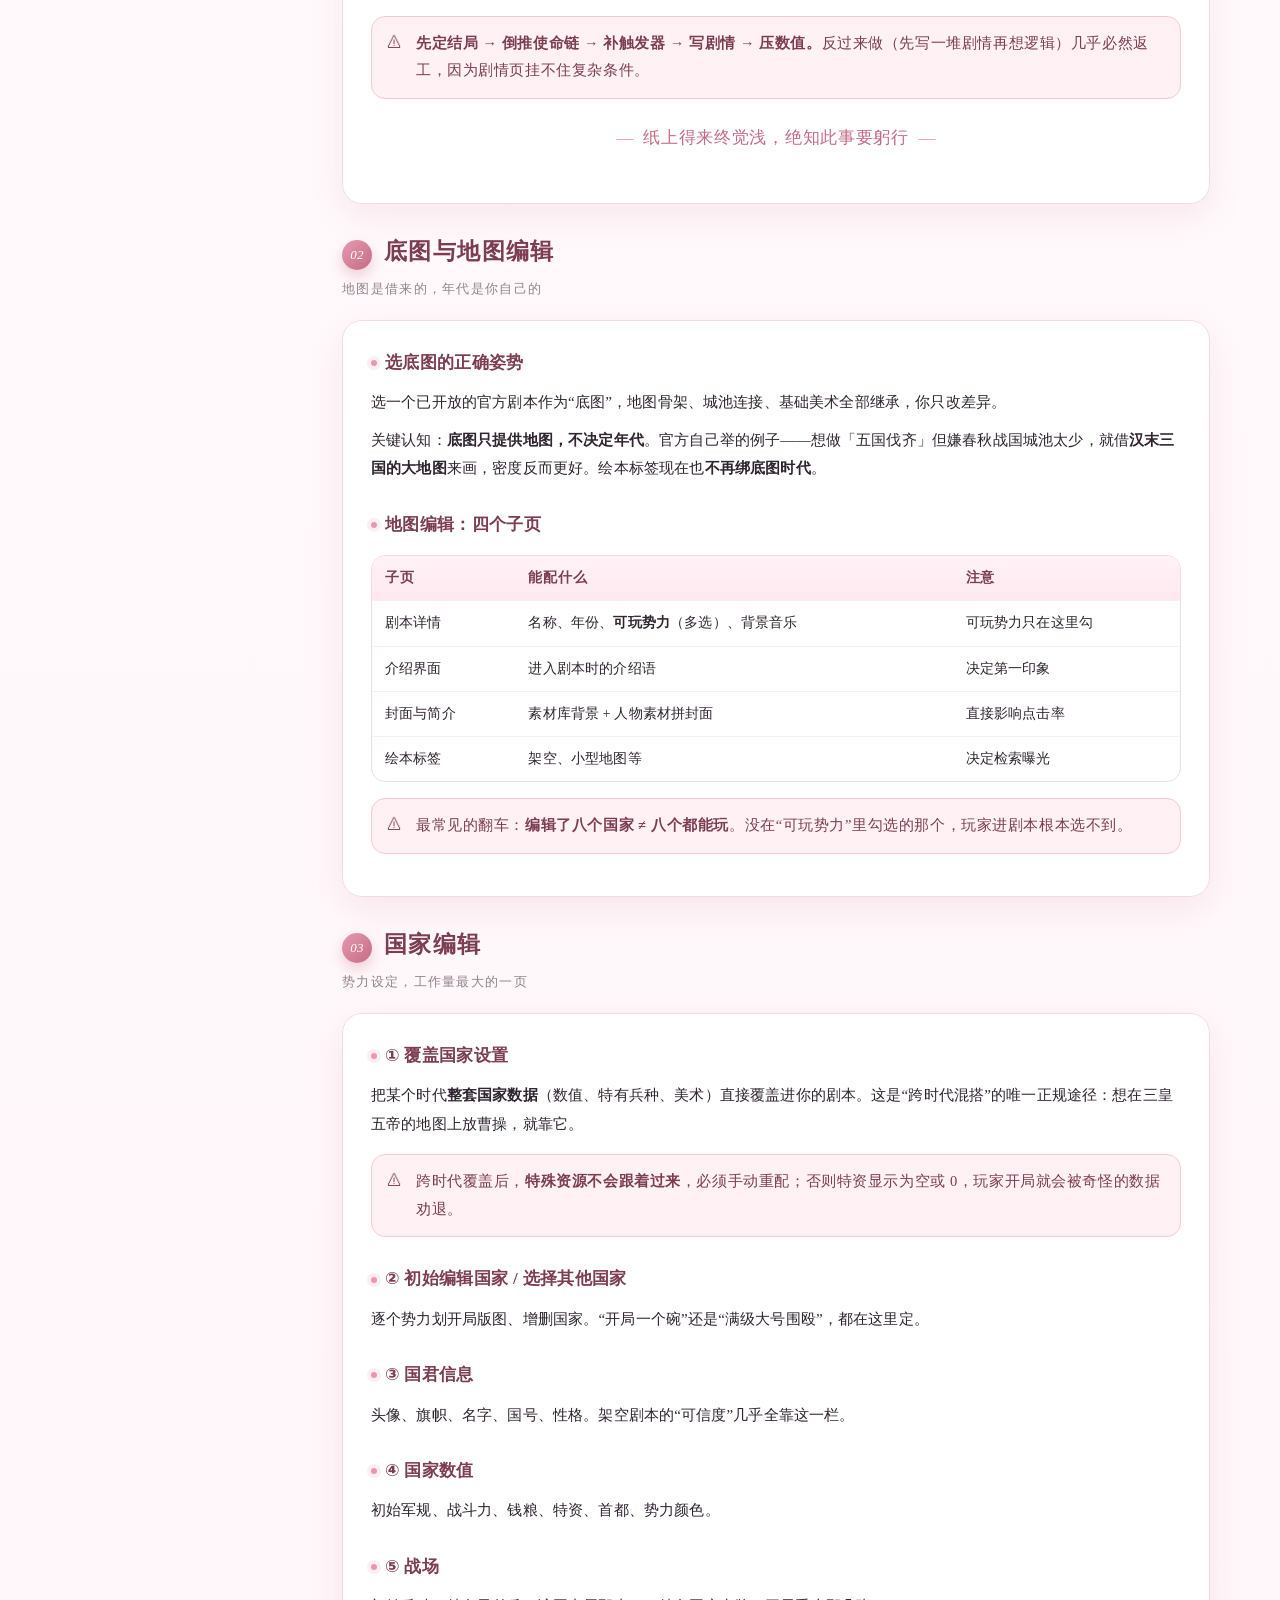
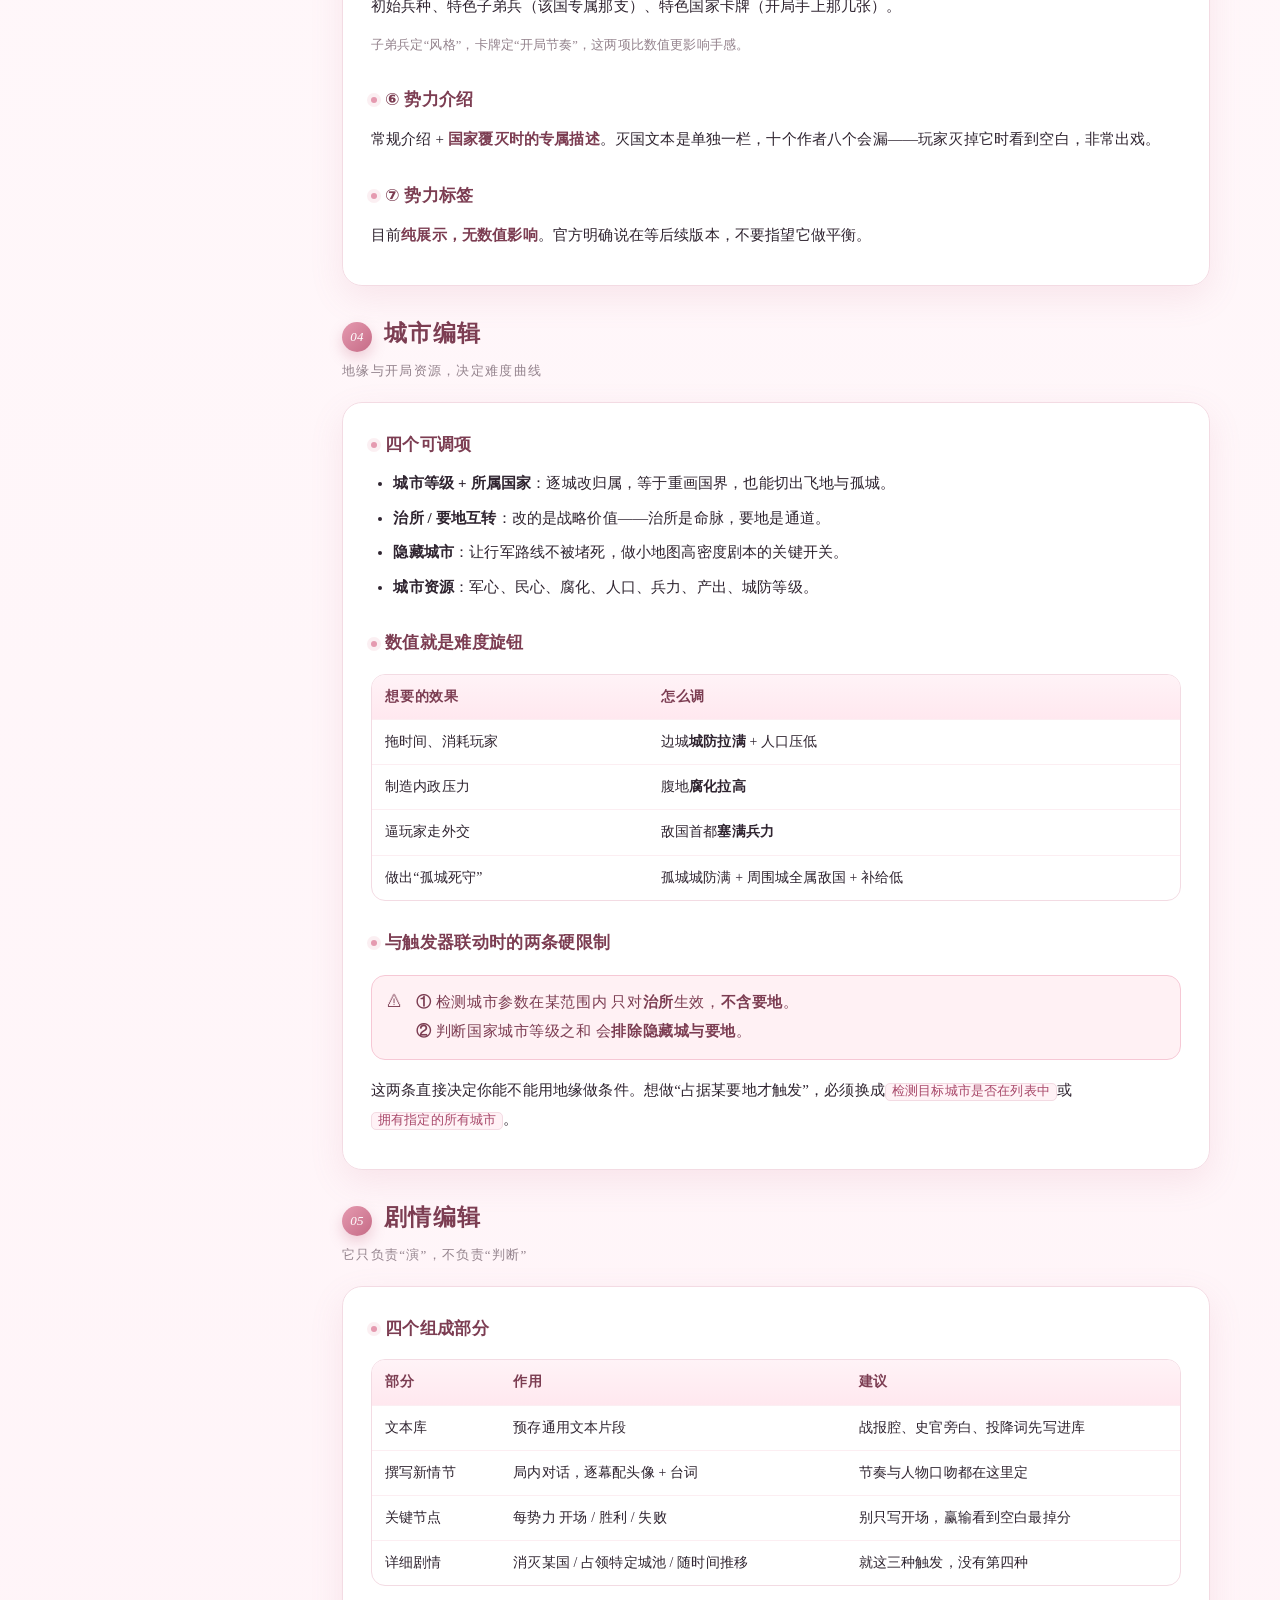
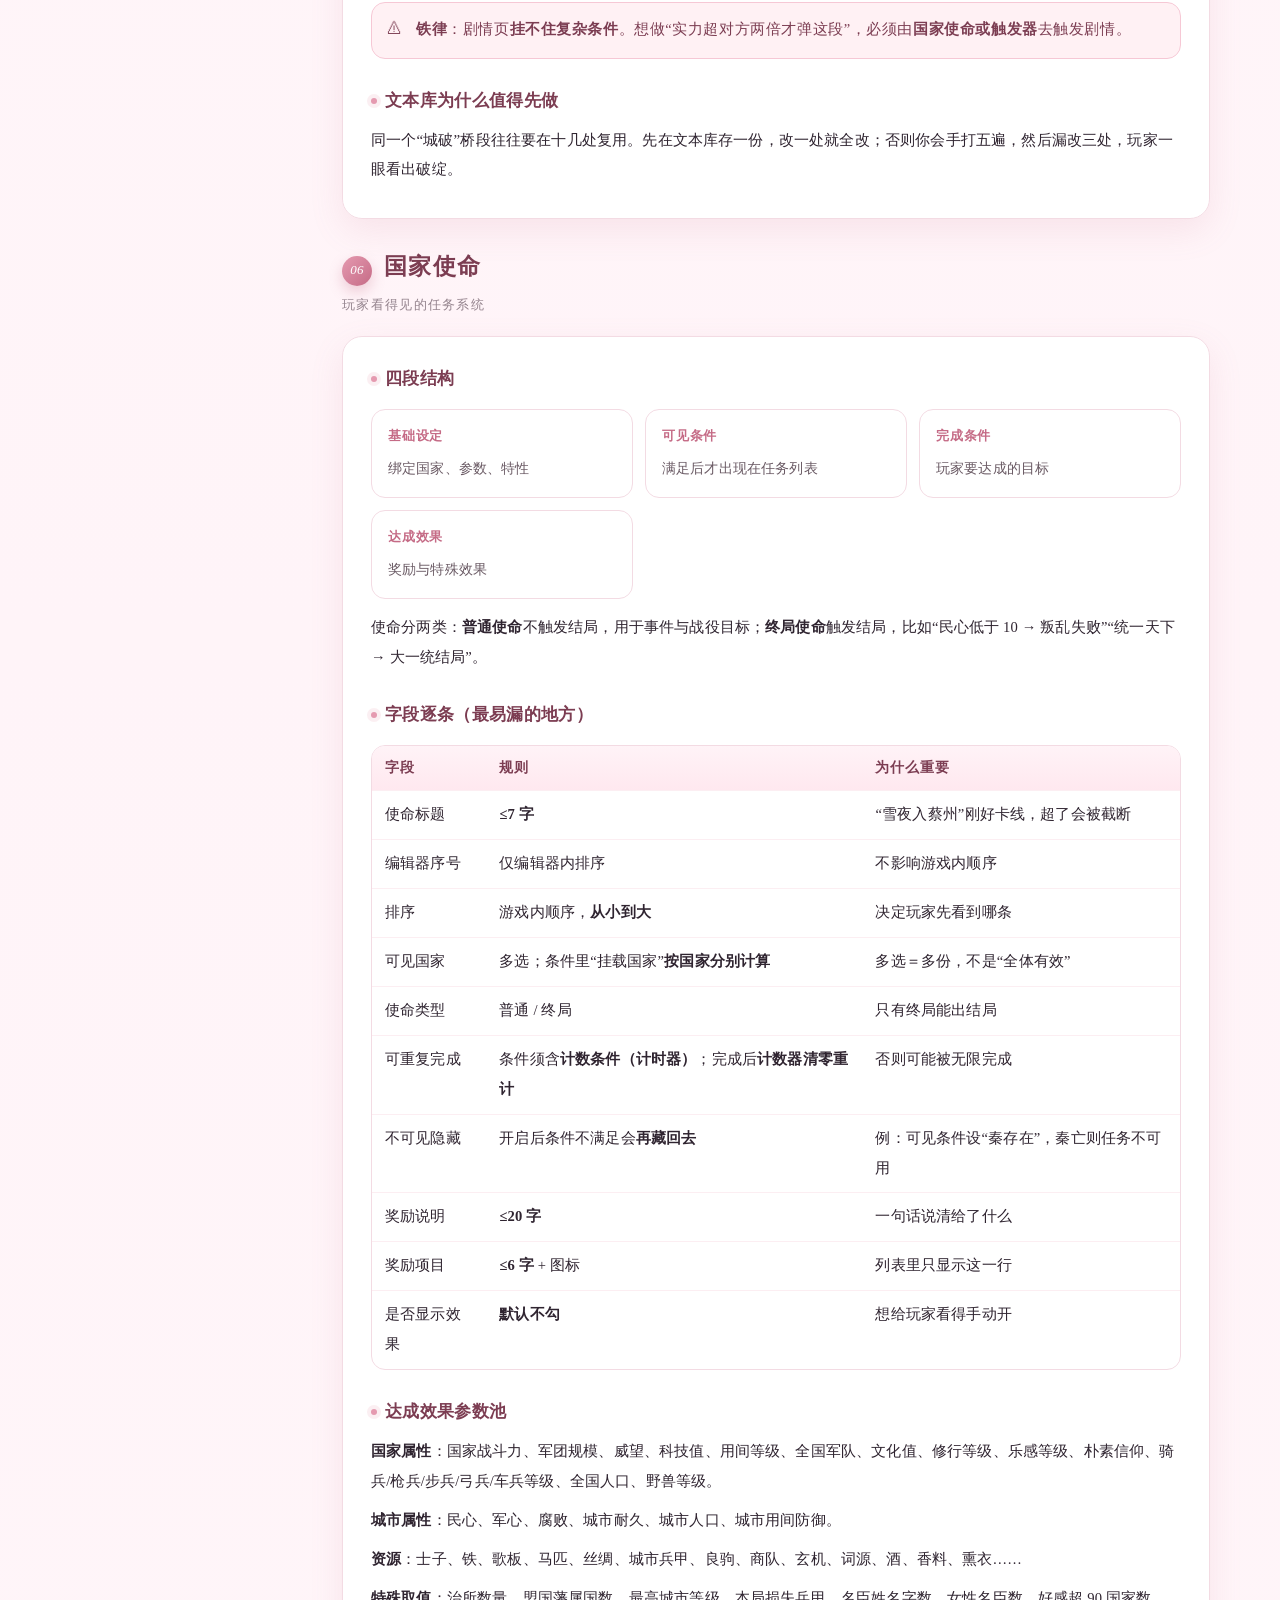
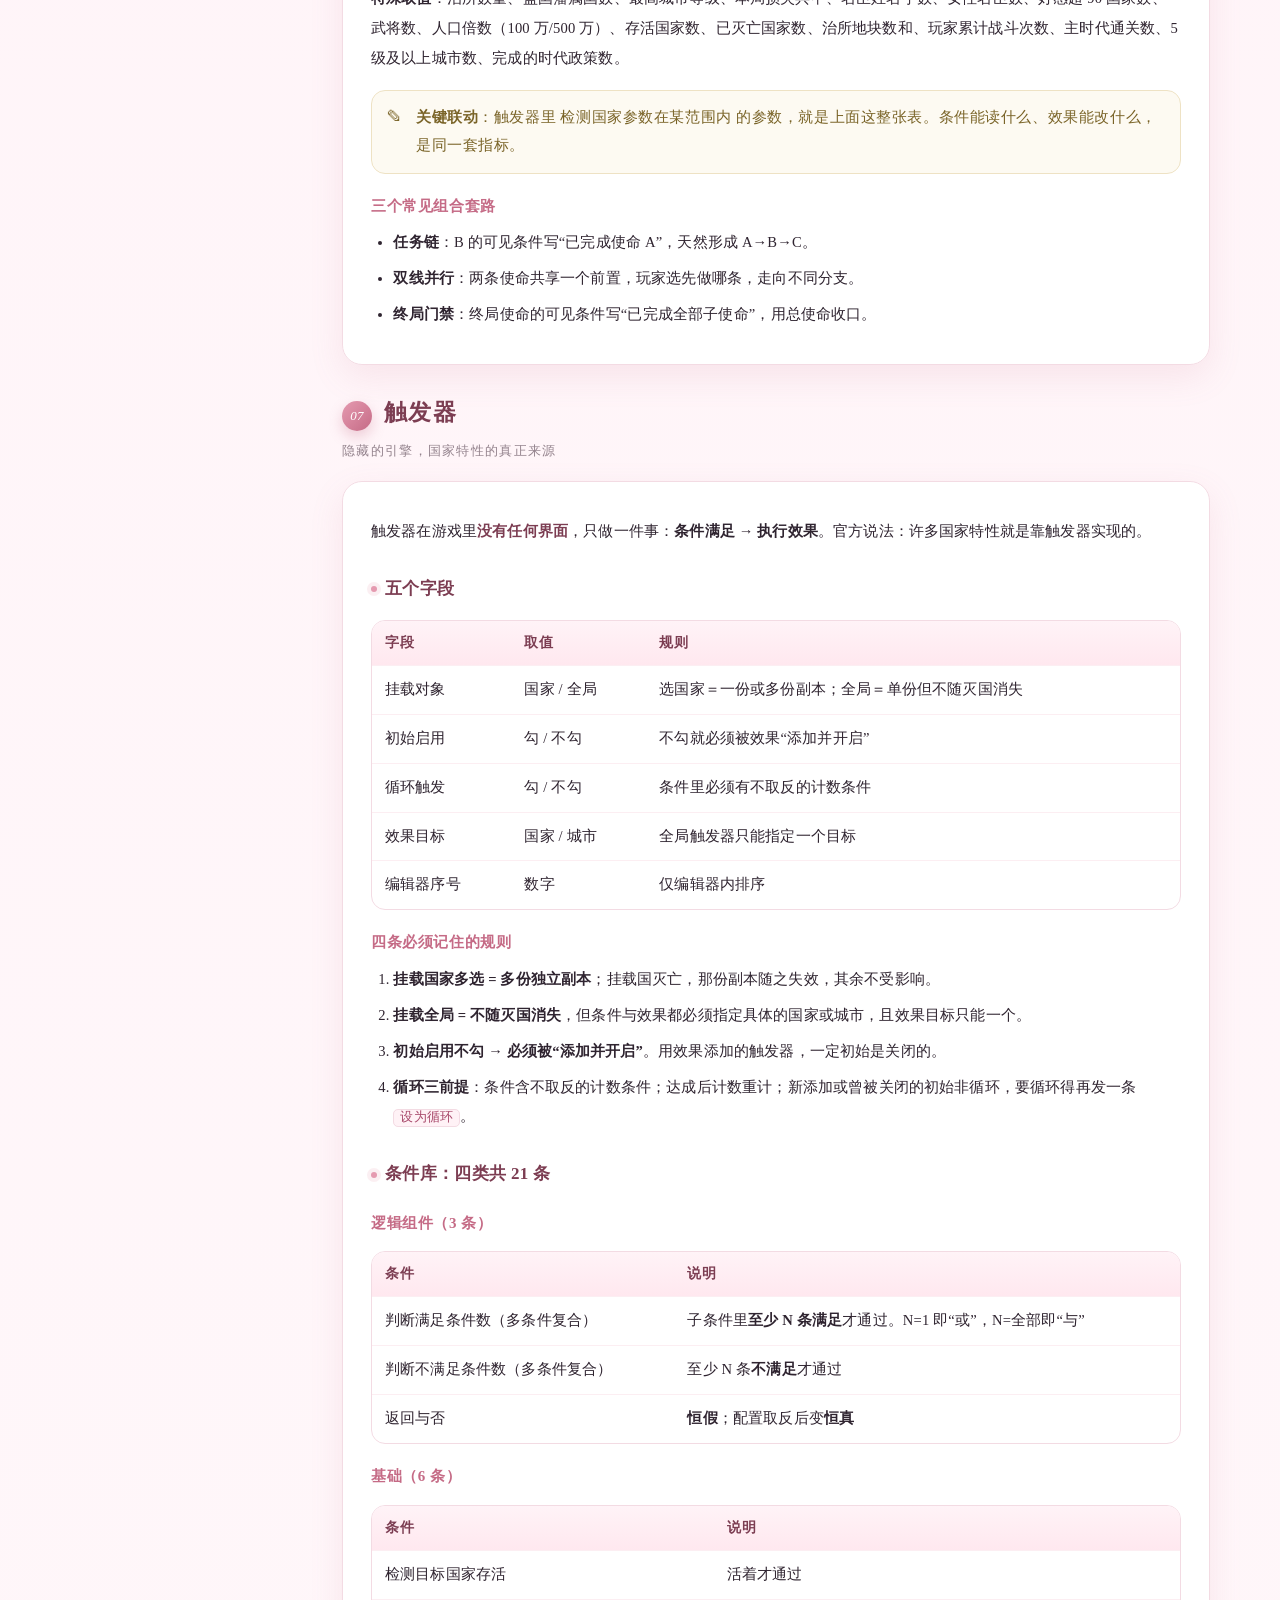
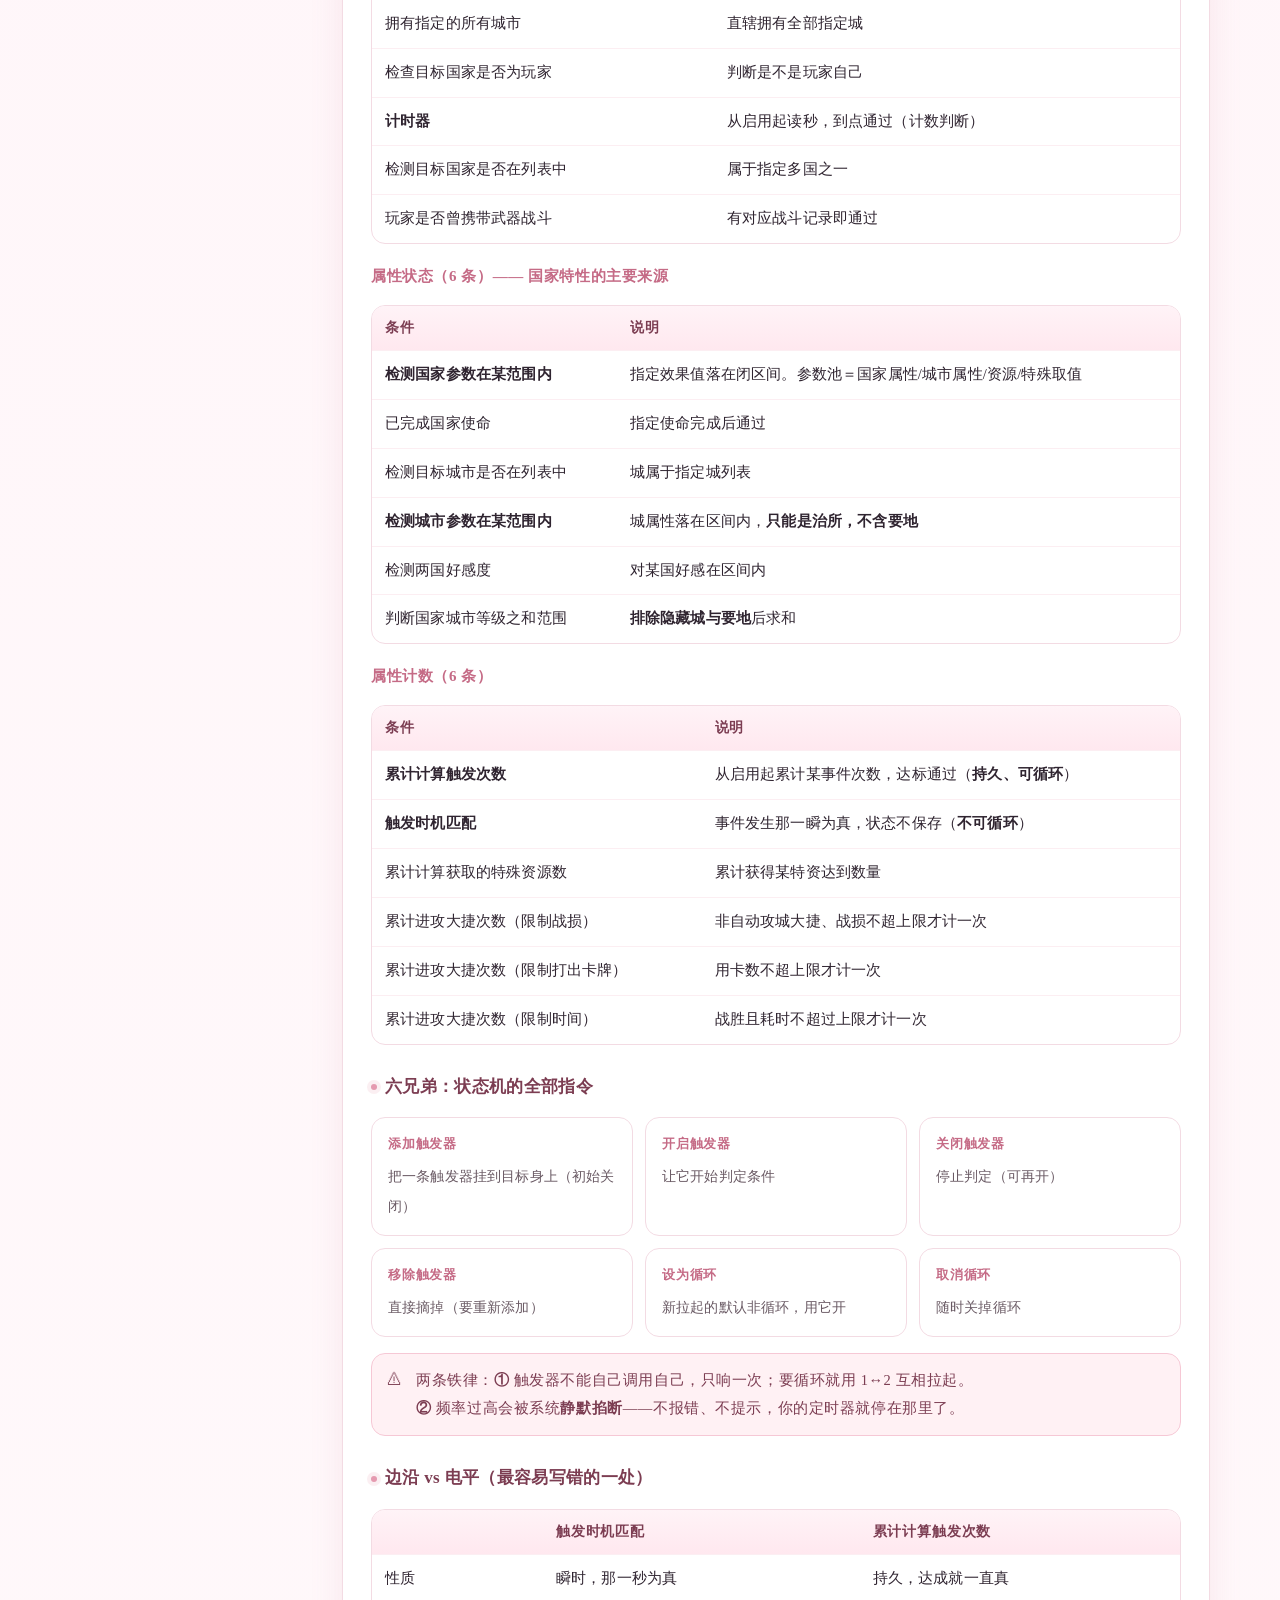
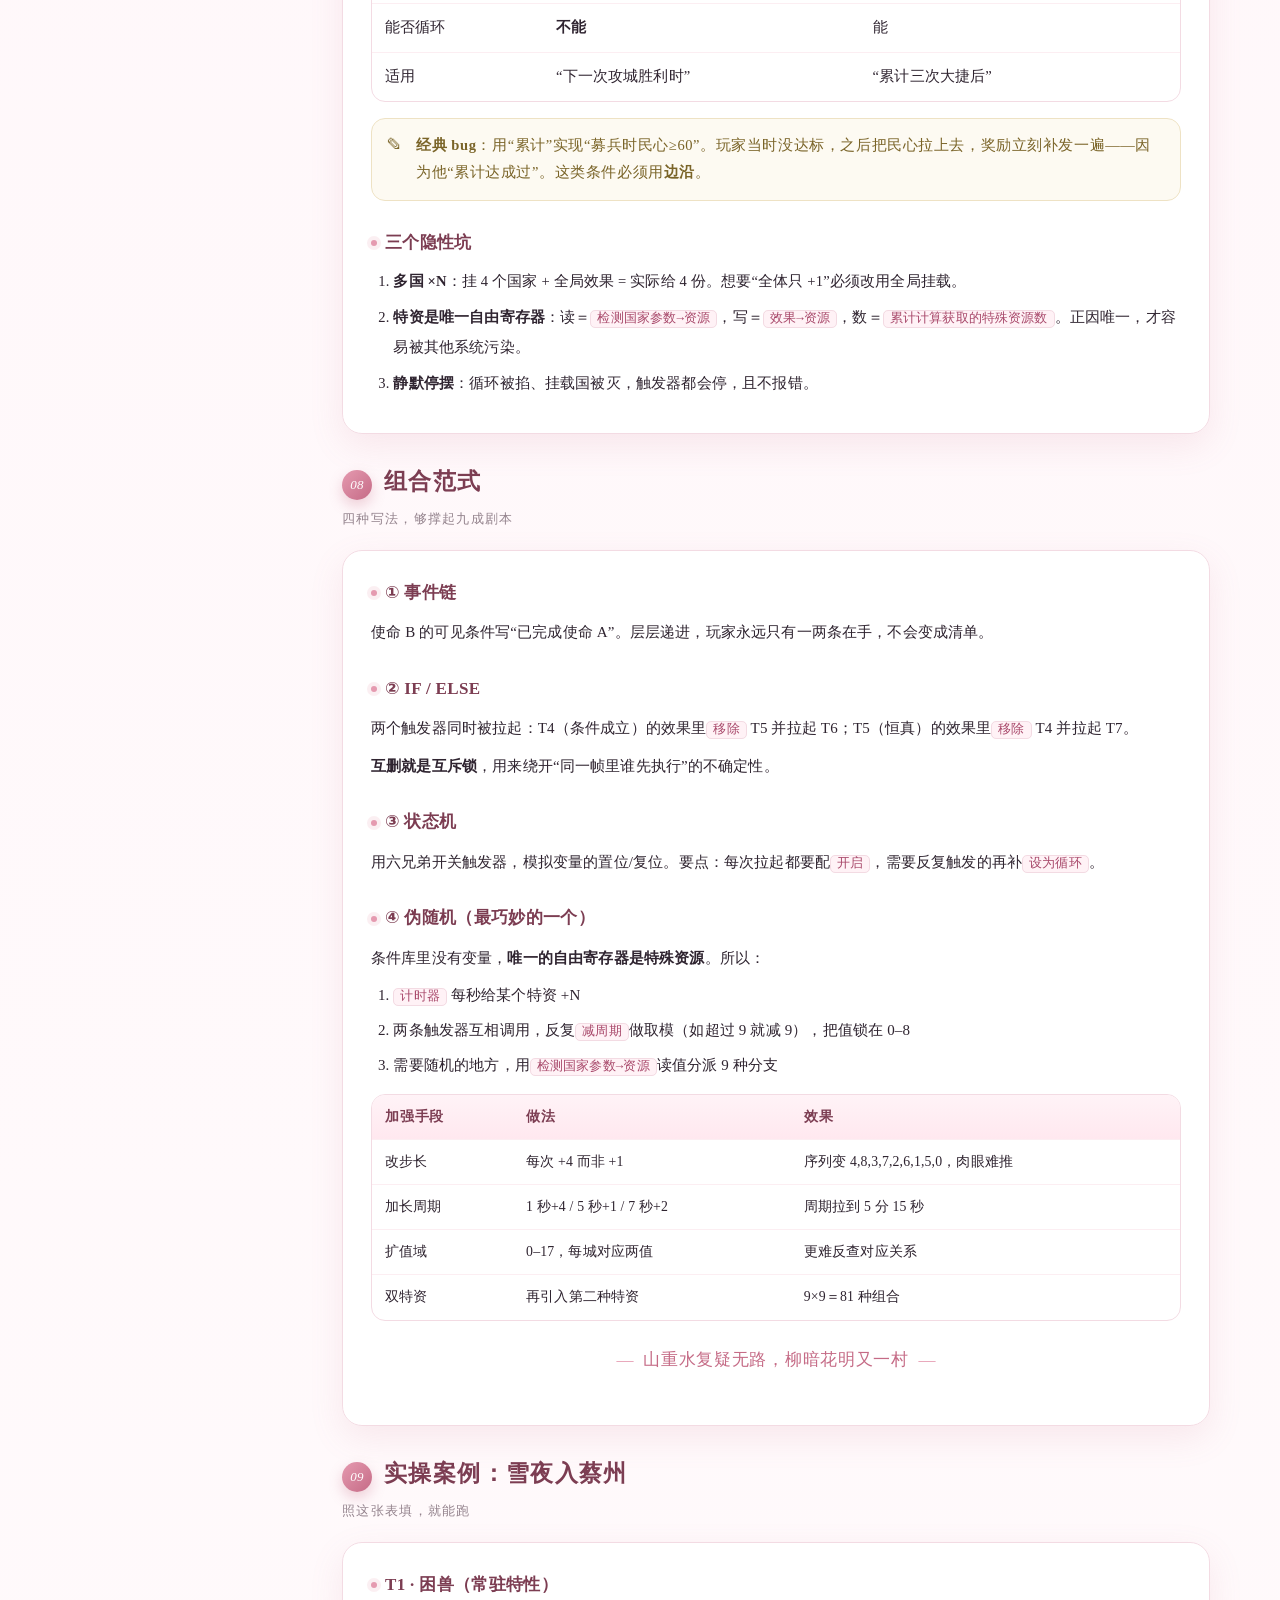
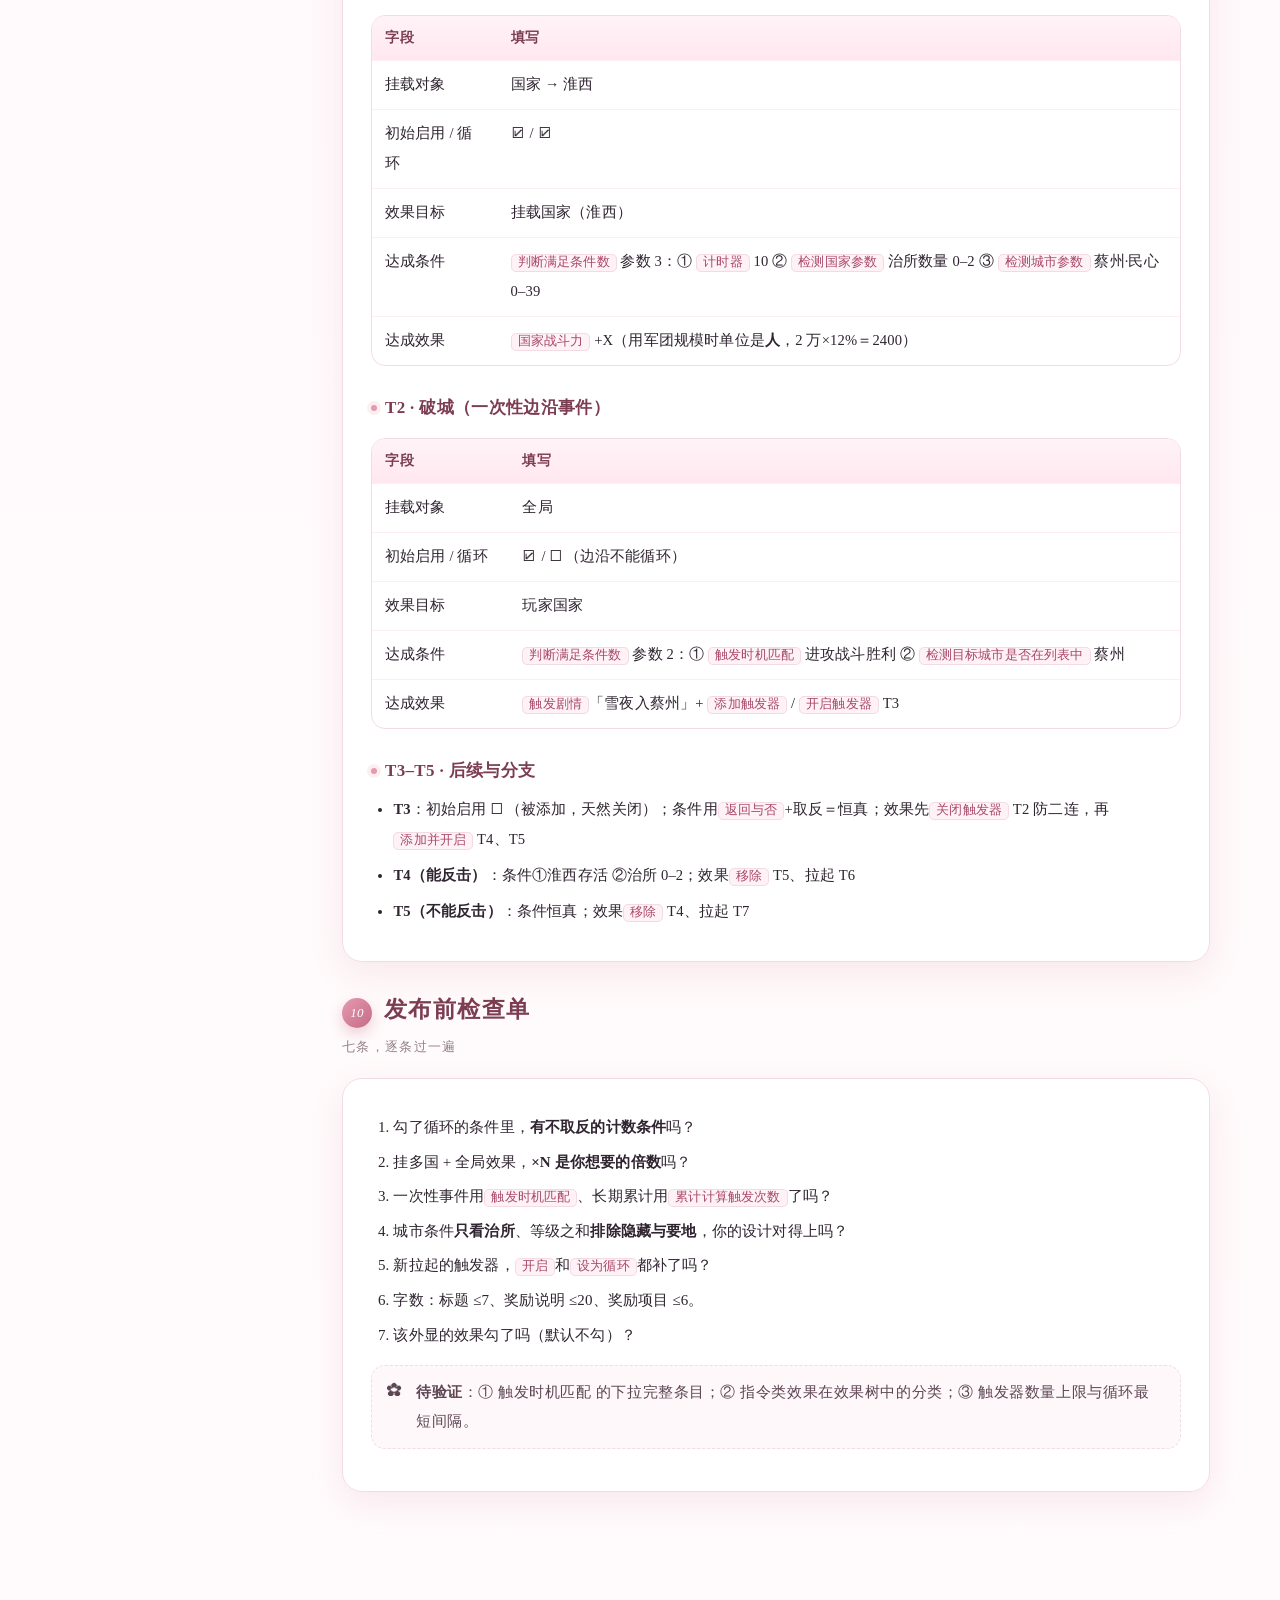
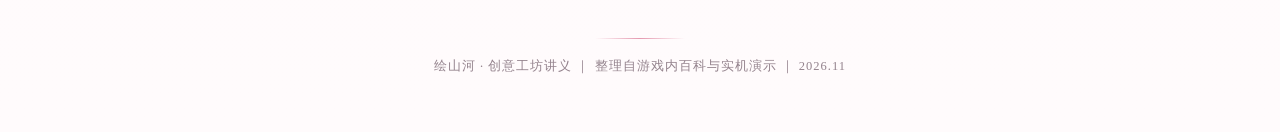
==== commit 0bc33c13: "fix: 音频整包预取，消除断音" ====
--- a/index.html
+++ b/index.html
@@ -868,26 +868,53 @@
   }
 })();
 
-/* ---------------- 背景音乐（团子大家族·钢琴版） -----------------
-   打开页面即尝试播放；被浏览器拦截时，用户第一次操作（点/划/滚/按键）自动续播。 */
+/* ---------------- 背景音乐（团子大家族·钢琴版） ----------------
+   1) 进站立刻起播（流式）；2) 后台整包下载，完成后切到内存播放，彻底避免卡顿断音。 */
 (function () {
   'use strict';
   var btn = document.getElementById('music');
   if (!btn) return;
 
+  var SRC = 'dango_music.mp3';
   var audio = null, on = false, timer = null, VOL = 0.85, START_VOL = 0.62, armed = false;
+  var blobReady = false, preloading = false;
 
   function ensure() {
     if (audio) return audio;
-    audio = new Audio('dango_piano.mp3');
+    audio = new Audio();
     audio.loop = true;
     audio.preload = 'auto';
     audio.volume = 0;
+    audio.src = SRC;
     audio.addEventListener('error', function () {
-      btn.style.opacity = '.35';
-      on = false; btn.classList.remove('on', 'wait');
+      btn.style.opacity = '.35'; on = false; btn.classList.remove('on', 'wait');
     });
+    audio.addEventListener('waiting', function () { if (on) buffering(true); });
+    audio.addEventListener('playing', function () { buffering(false); });
     return audio;
+  }
+
+  /* 整包预取 → 切内存播放 */
+  function prefetch() {
+    if (preloading || blobReady) return;
+    preloading = true;
+    fetch(SRC, { cache: 'force-cache' })
+      .then(function (r) { return r.arrayBuffer(); })
+      .then(function (buf) {
+        if (!buf || buf.byteLength < 200000) return;
+        var url = URL.createObjectURL(new Blob([buf], { type: 'audio/mpeg' }));
+        var t = audio.currentTime || 0, wasPlaying = !audio.paused;
+        var once = function () {
+          audio.removeEventListener('loadedmetadata', once);
+          try { audio.currentTime = t; } catch (e) {}
+          if (wasPlaying || on) audio.play().catch(function () {});
+          blobReady = true;
+        };
+        audio.addEventListener('loadedmetadata', once);
+        audio.src = url;
+        audio.load();
+      })
+      .catch(function () { preloading = false; });
   }
 
   function ramp(to, ms, done) {
@@ -907,14 +934,13 @@
       p.then(function () {
         on = true; btn.classList.add('on'); btn.classList.remove('wait');
         btn.setAttribute('aria-pressed', 'true');
-        audio.volume = START_VOL;   /* 立刻可闻 */
-        ramp(VOL, 1500);            /* 1.5 秒抬到目标音量 */
-        toast();
-      }).catch(function () {        /* 被自动播放策略拦住 → 等第一次交互 */
-        arm();
-      });
+        a.volume = START_VOL;                 /* 立刻可闻 */
+        ramp(VOL, 1500);
+        toast(); prefetch();
+      }).catch(function () { arm(); });
     } else {
-      on = true; btn.classList.add('on'); a.volume = START_VOL; ramp(VOL, 1500); toast();
+      on = true; btn.classList.add('on'); a.volume = START_VOL; ramp(VOL, 1500);
+      toast(); prefetch();
     }
   }
 
@@ -926,12 +952,16 @@
       document.addEventListener(ev, kick, { once: true, passive: true });
     });
   }
-
   function kick() {
     ['pointerdown', 'touchstart', 'keydown', 'wheel', 'scroll'].forEach(function (ev) {
       document.removeEventListener(ev, kick);
     });
     if (!on) start();
+  }
+
+  function stop() {
+    on = false; btn.classList.remove('on'); btn.setAttribute('aria-pressed', 'false');
+    ramp(0, 2000, function () { if (!on && audio) audio.pause(); });
   }
 
   function toast() {
@@ -948,74 +978,18 @@
     el._t = setTimeout(function () { el.classList.remove('show'); }, 5000);
   }
 
-  function stop() {
-    on = false; btn.classList.remove('on'); btn.setAttribute('aria-pressed', 'false');
-    ramp(0, 2500, function () { if (!on && audio) audio.pause(); });  /* 淡出 2.5 秒 */
-  }
-
-  btn.addEventListener('click', function (e) {
-    e.stopPropagation();
-    on ? stop() : start();
-  });
-
-  /* 打开即播：脚本到位就起播，不等 load */
-  ensure();
-  start();
-  /* 兜底：若首次 play 因缓冲被推迟，canplay 时再确认一次 */
-  setTimeout(function () { if (!on) start(); }, 900);
-
-  /* 调试用：可在控制台查看状态 */
+  function buffering(yes) {
+    var el = document.getElementById('nowplaying');
+    if (!el) return;
+    if (yes) { el.innerHTML = '<span class="wave">♪</span> 缓冲中…'; el.classList.add('show'); }
+  }
+
+  btn.addEventListener('click', function (e) { e.stopPropagation(); on ? stop() : start(); });
+
+  ensure(); start();
   window.__bgm = function () {
-    return { on: on, paused: audio ? audio.paused : null, volume: audio ? +audio.volume.toFixed(2) : null, armed: armed };
+    return { on: on, paused: audio ? audio.paused : null, volume: audio ? +audio.volume.toFixed(2) : null, blob: blobReady, armed: armed };
   };
-})();
-
-/* ---------------- 手机端目录抽屉 ---------------- */
-(function () {
-  'use strict';
-  var btn = document.getElementById('tocbtn');
-  if (!btn) return;
-  var mask = null;
-
-  function build() {
-    var src = document.querySelector('aside');
-    mask = document.createElement('div');
-    mask.className = 'tocmask';
-    var panel = document.createElement('nav');
-    panel.className = 'tocpanel';
-    panel.innerHTML = '<button class="close" aria-label="关闭目录">✕</button>' +
-      '<div class="h">' + (src && src.querySelector('.h') ? src.querySelector('.h').textContent : '目录') + '</div>';
-    if (src) {
-      Array.prototype.forEach.call(src.querySelectorAll('a'), function (a) {
-        var c = document.createElement('a');
-        c.href = a.getAttribute('href');
-        c.textContent = a.textContent;
-        if (a.classList.contains('sub')) c.className = 'sub';
-        c.addEventListener('click', close);
-        panel.appendChild(c);
-      });
-    }
-    mask.appendChild(panel);
-    document.body.appendChild(mask);
-    mask.addEventListener('click', function (e) { if (e.target === mask) close(); });
-    panel.querySelector('.close').addEventListener('click', close);
-  }
-
-  function open() {
-    if (!mask) build();
-    mask.classList.add('open');
-    btn.setAttribute('aria-expanded', 'true');
-    document.body.style.overflow = 'hidden';
-  }
-  function close() {
-    if (mask) mask.classList.remove('open');
-    btn.setAttribute('aria-expanded', 'false');
-    document.body.style.overflow = '';
-  }
-
-  btn.setAttribute('aria-expanded', 'false');
-  btn.addEventListener('click', function () { mask && mask.classList.contains('open') ? close() : open(); });
-  document.addEventListener('keydown', function (e) { if (e.key === 'Escape') close(); });
 })();
 
 </script>
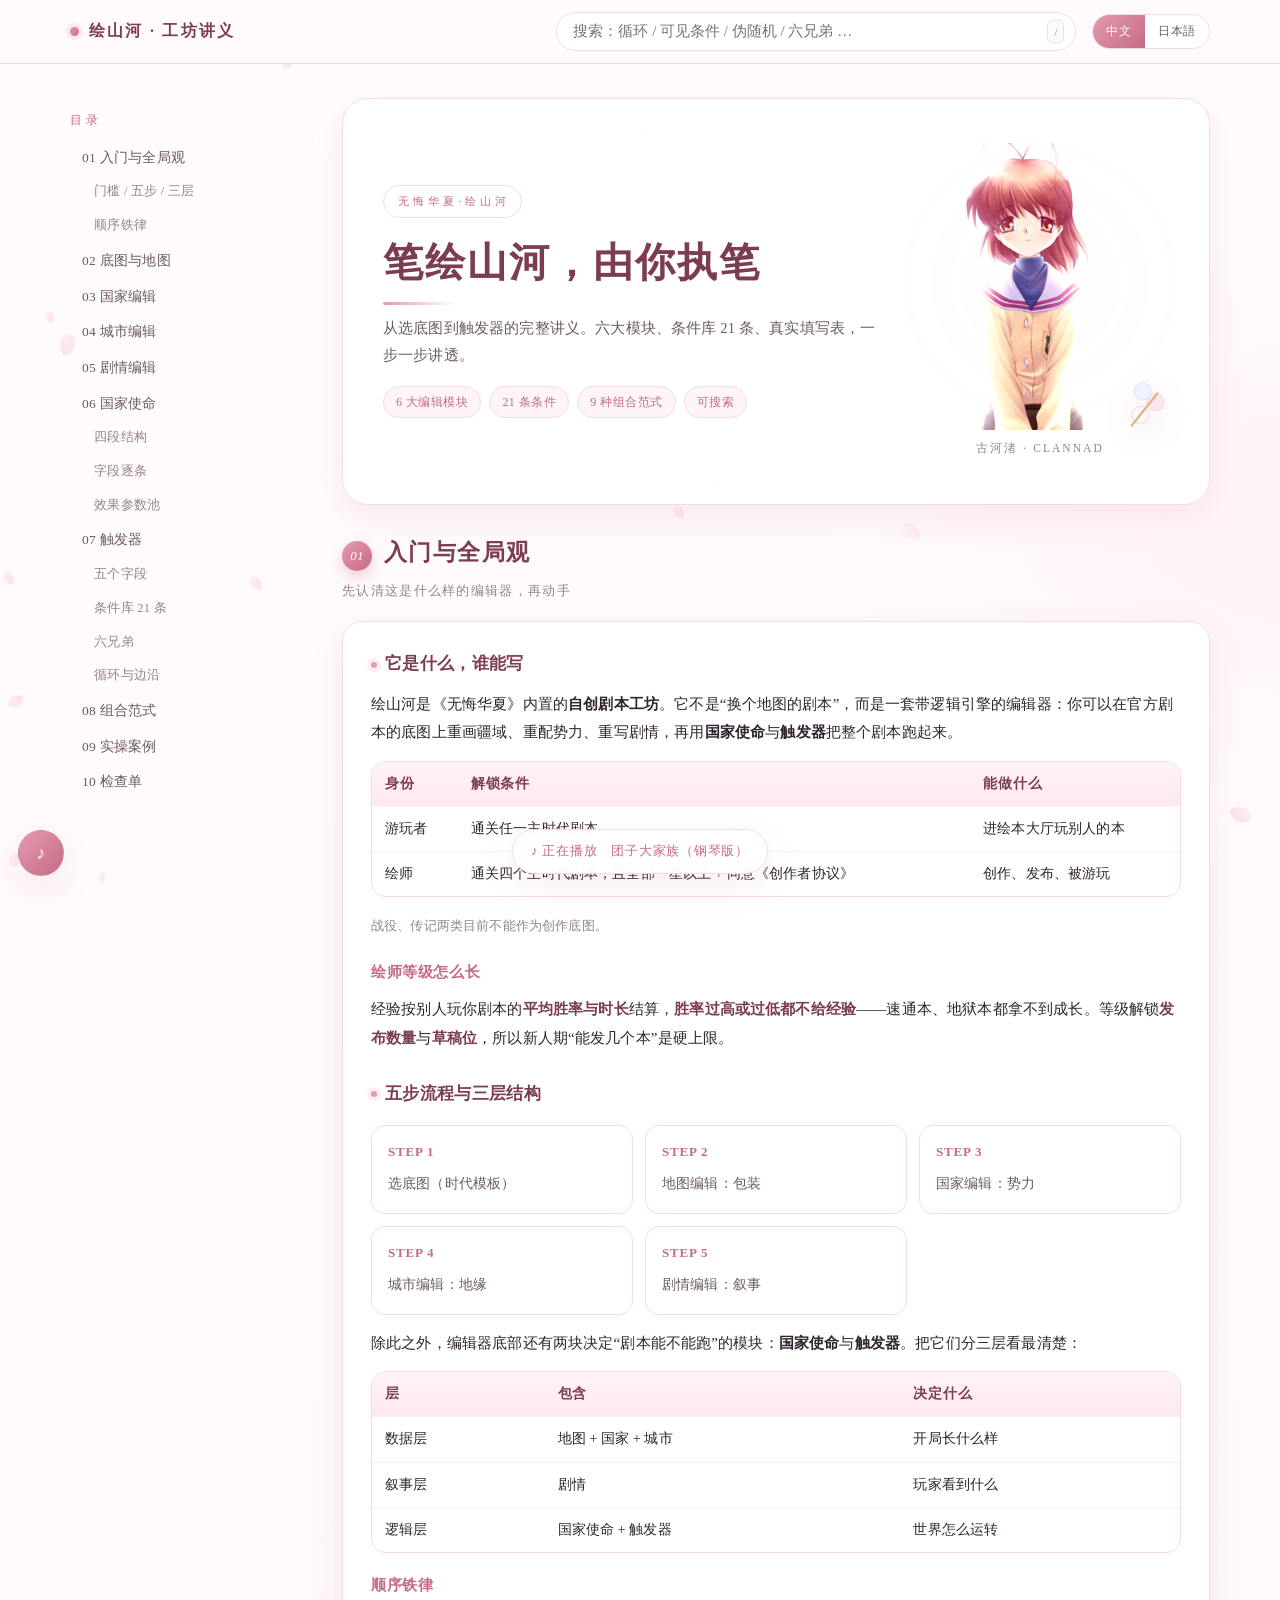
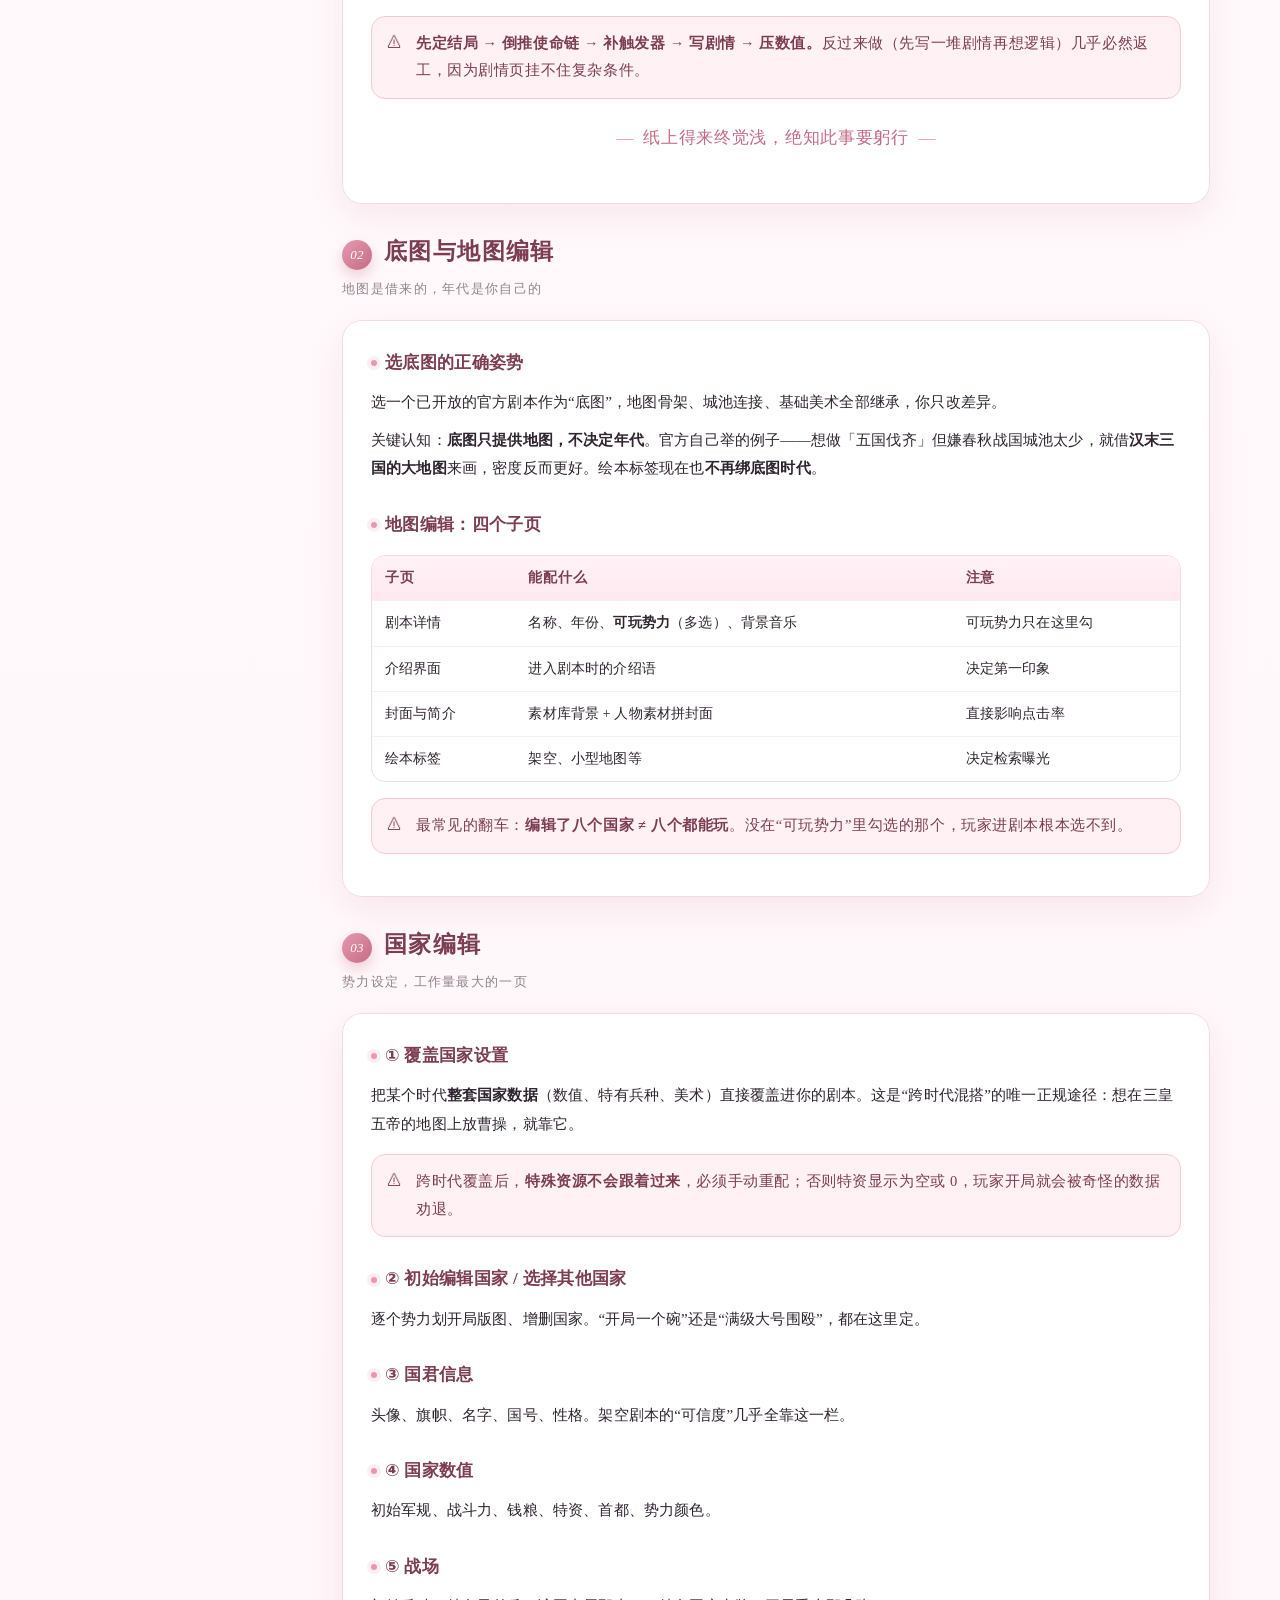
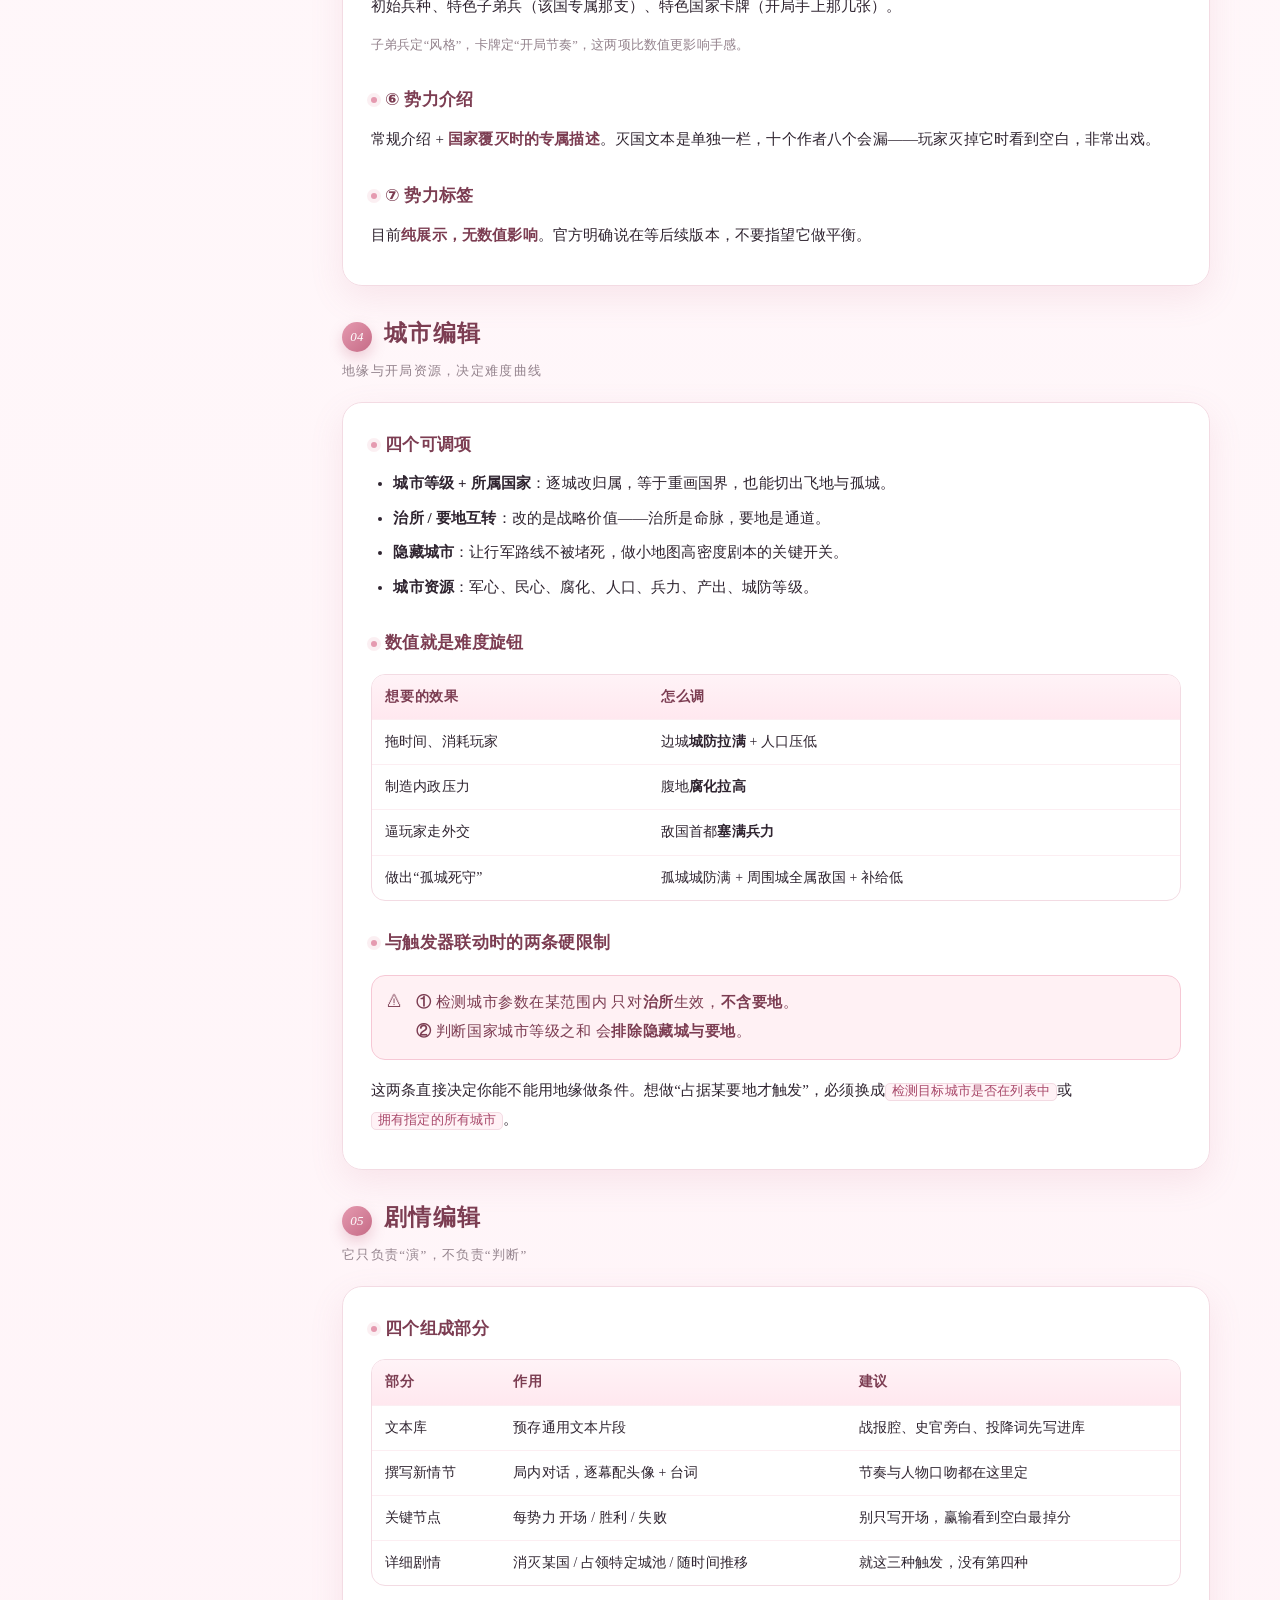
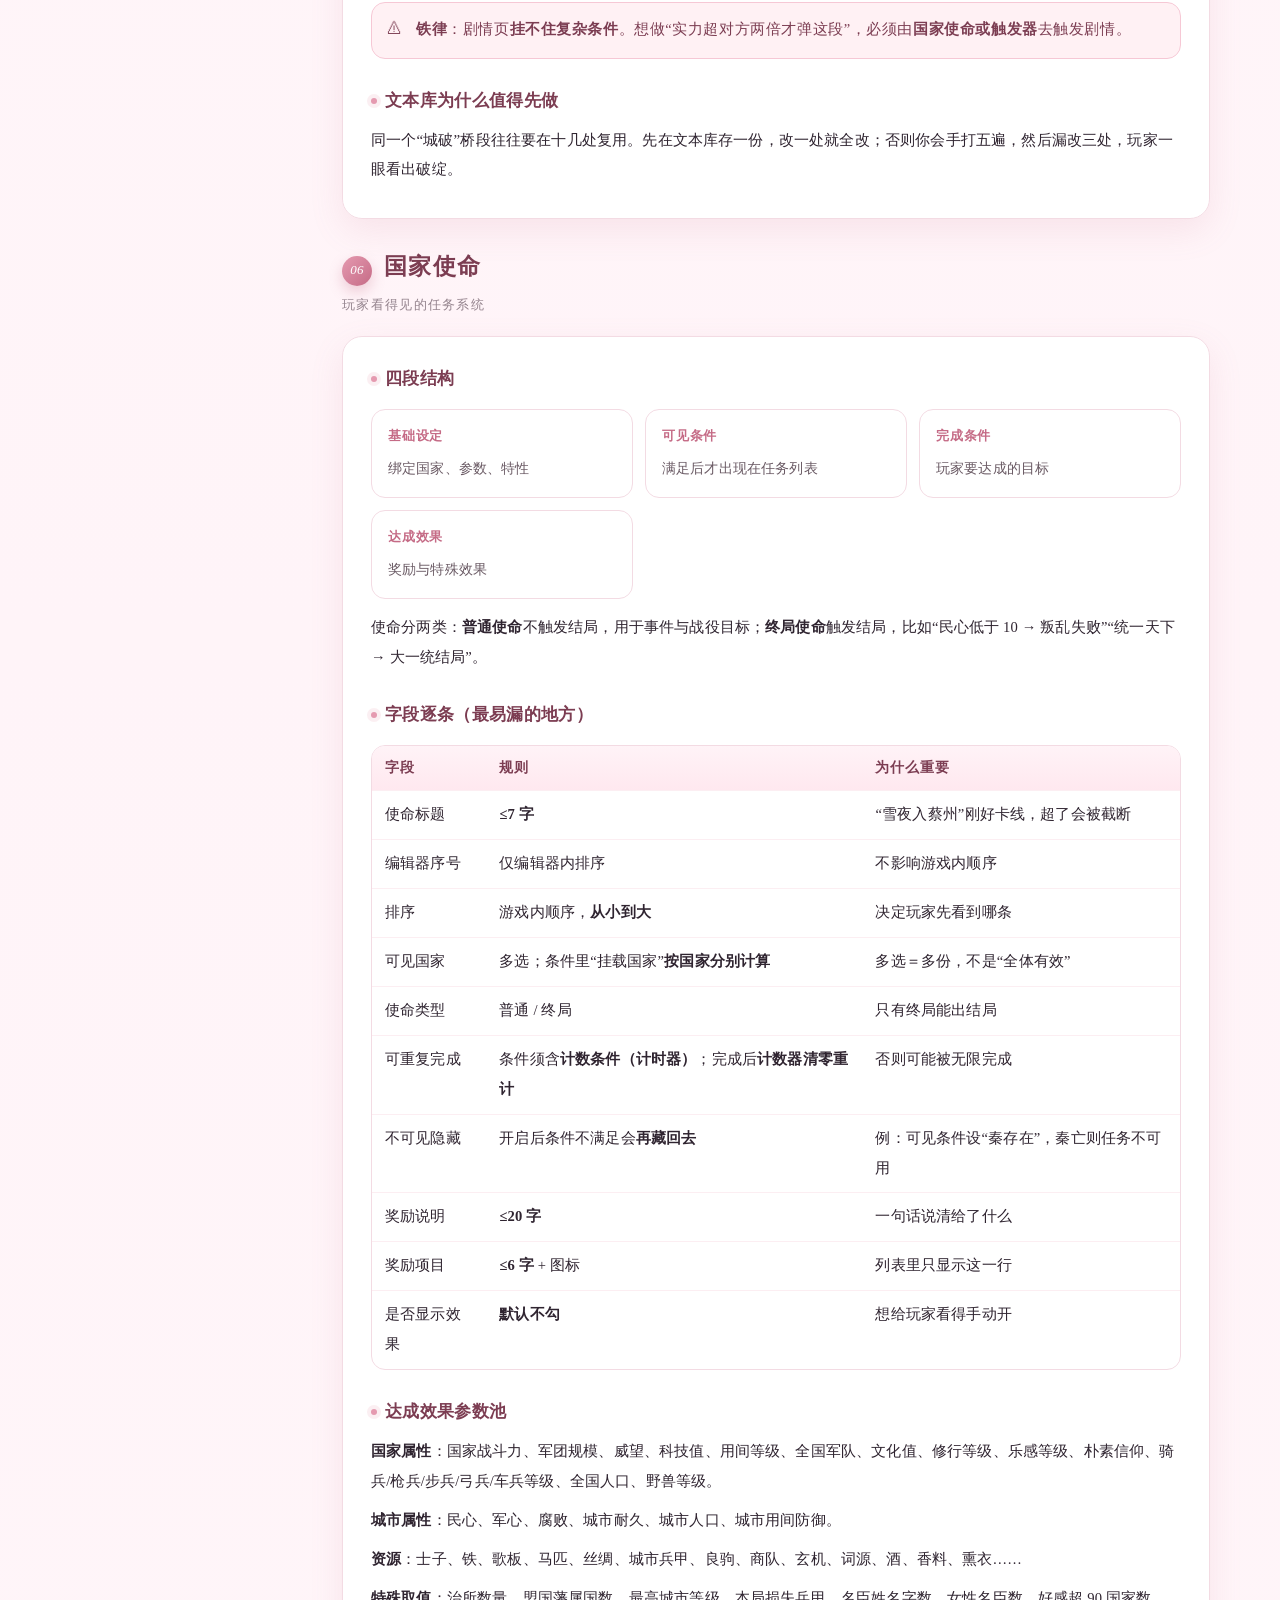
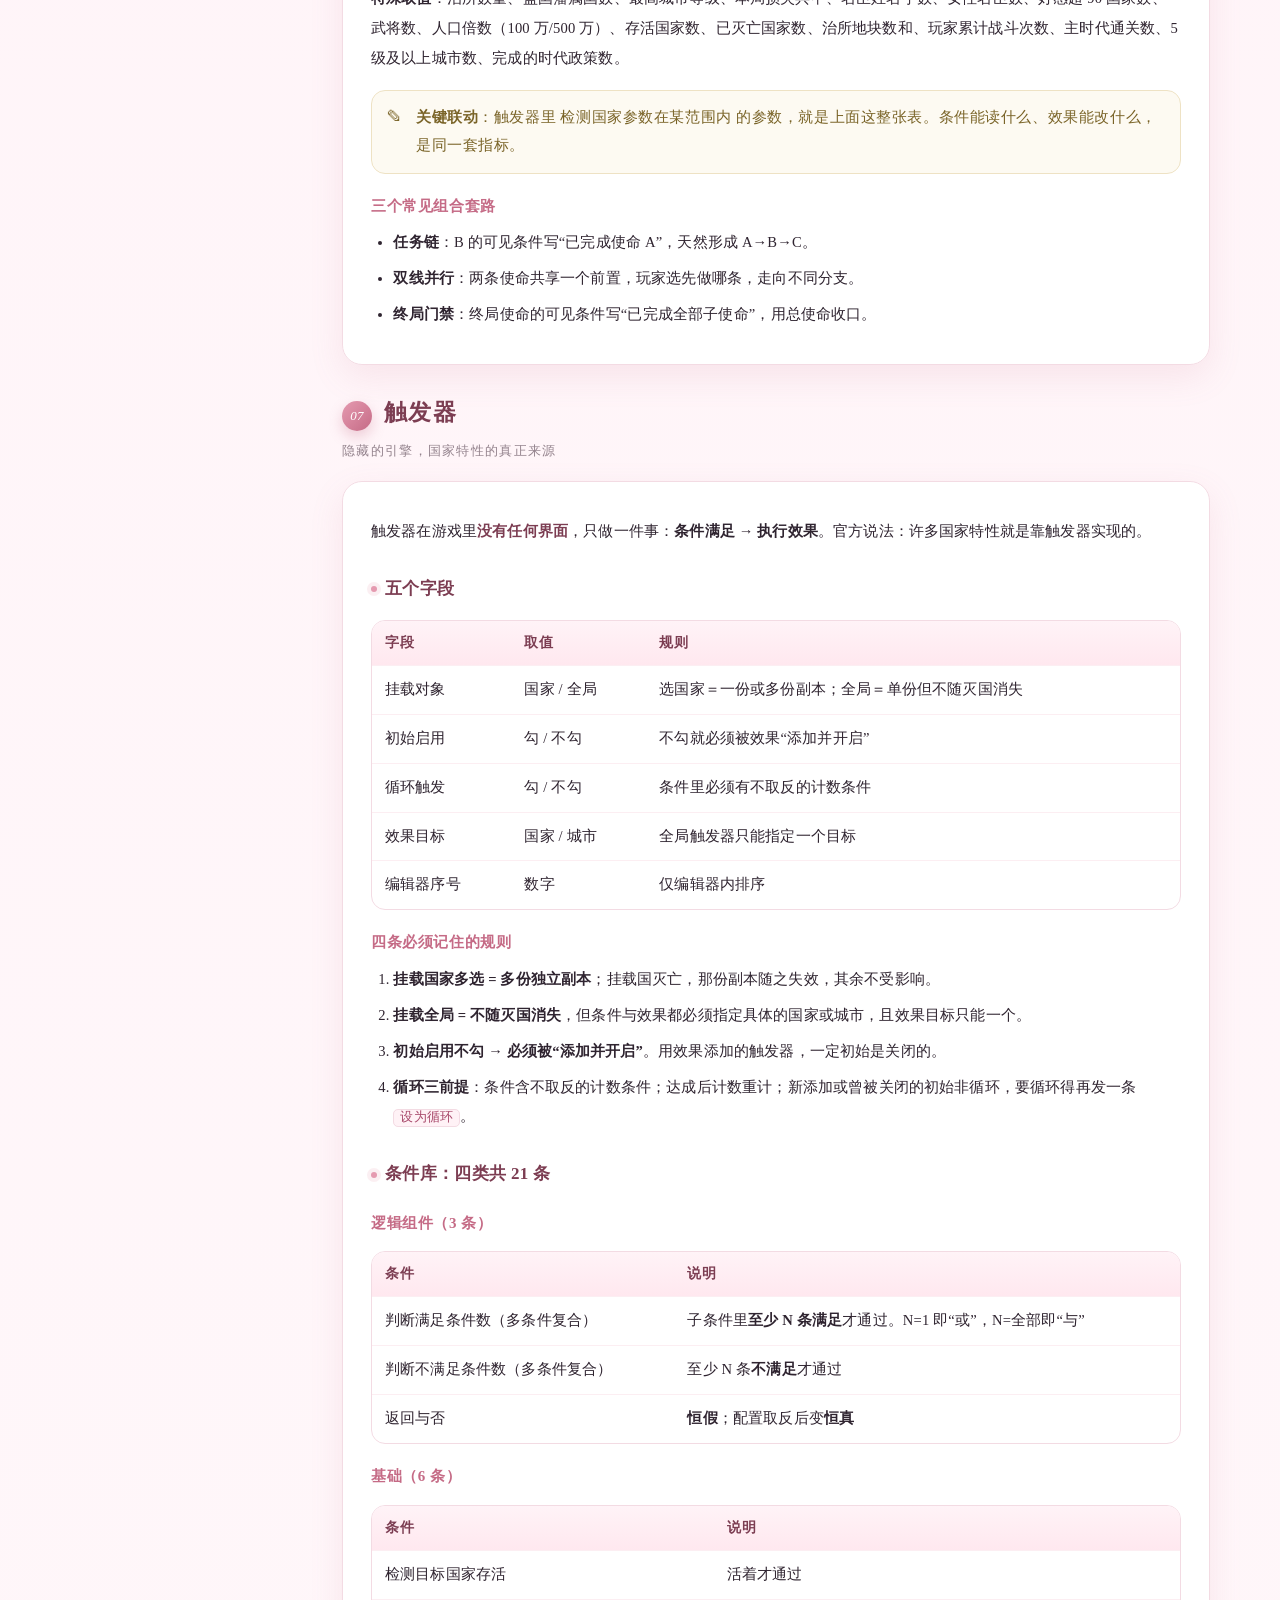
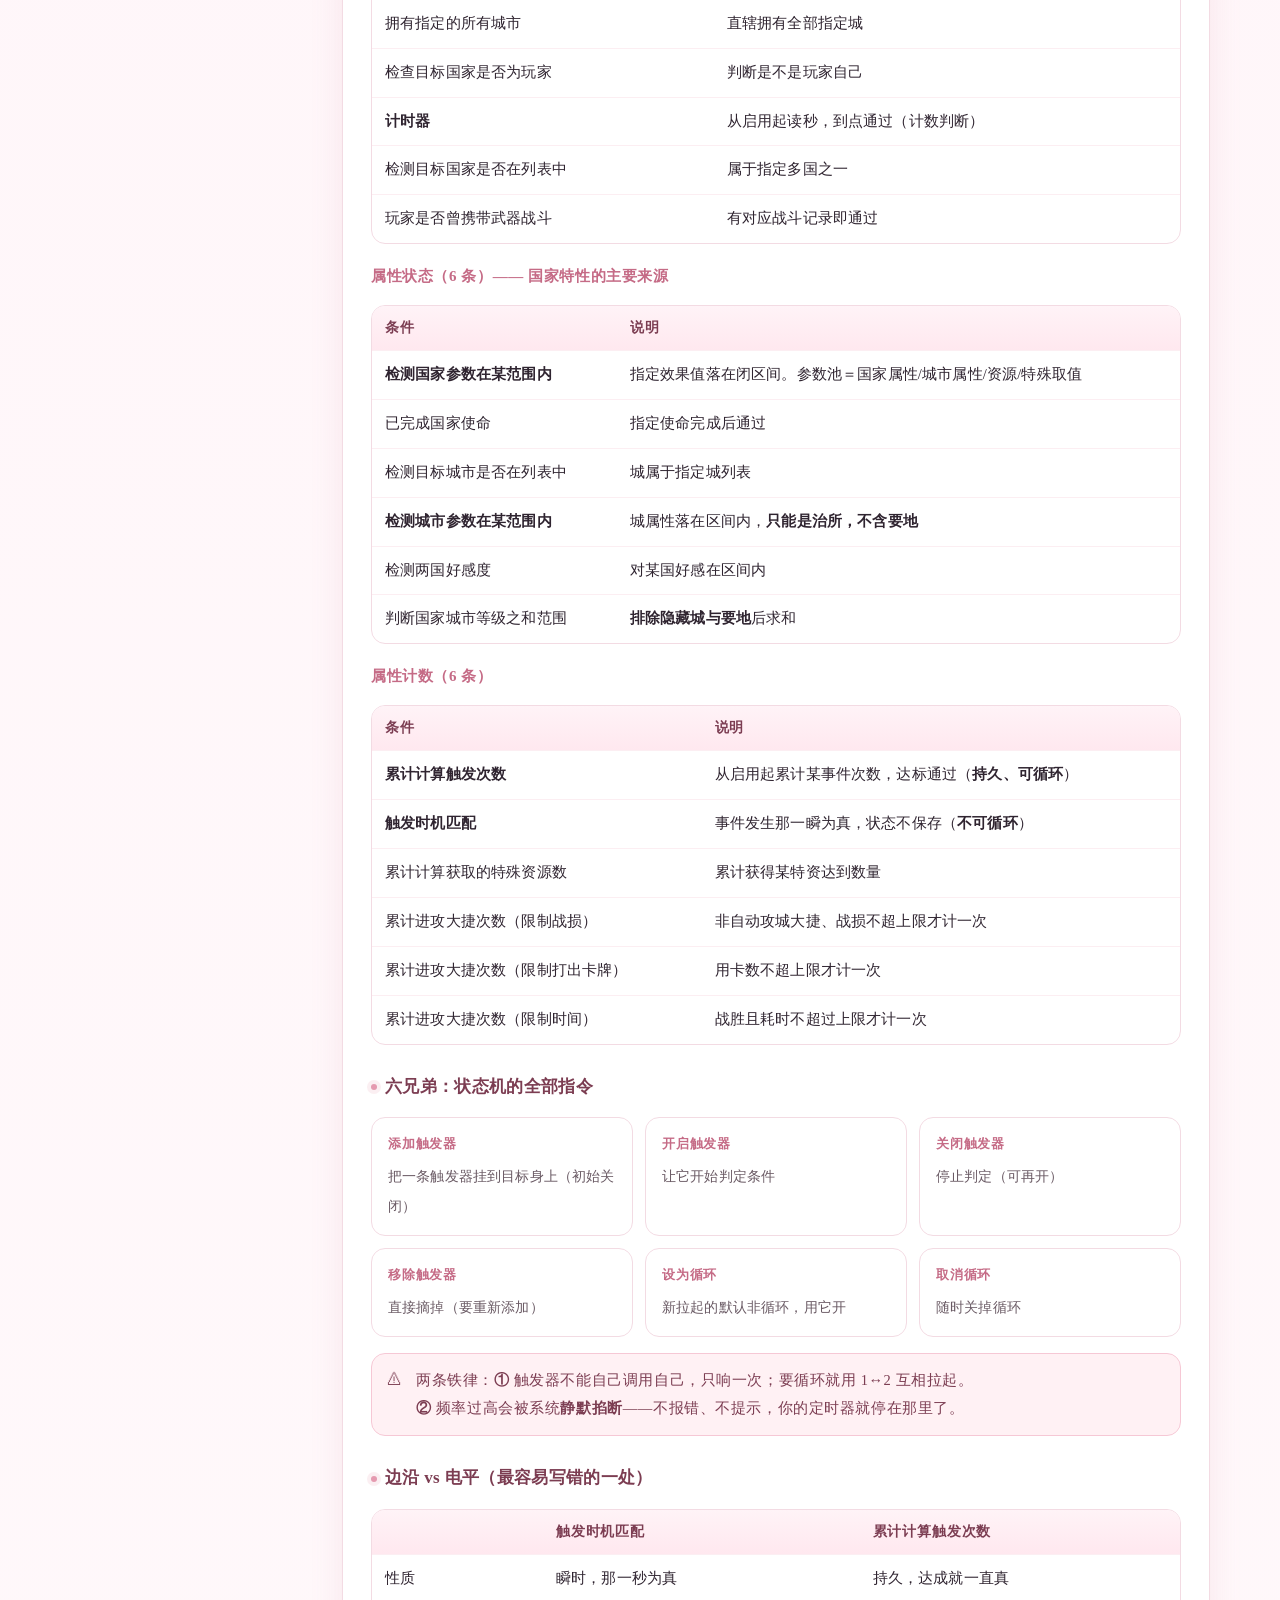
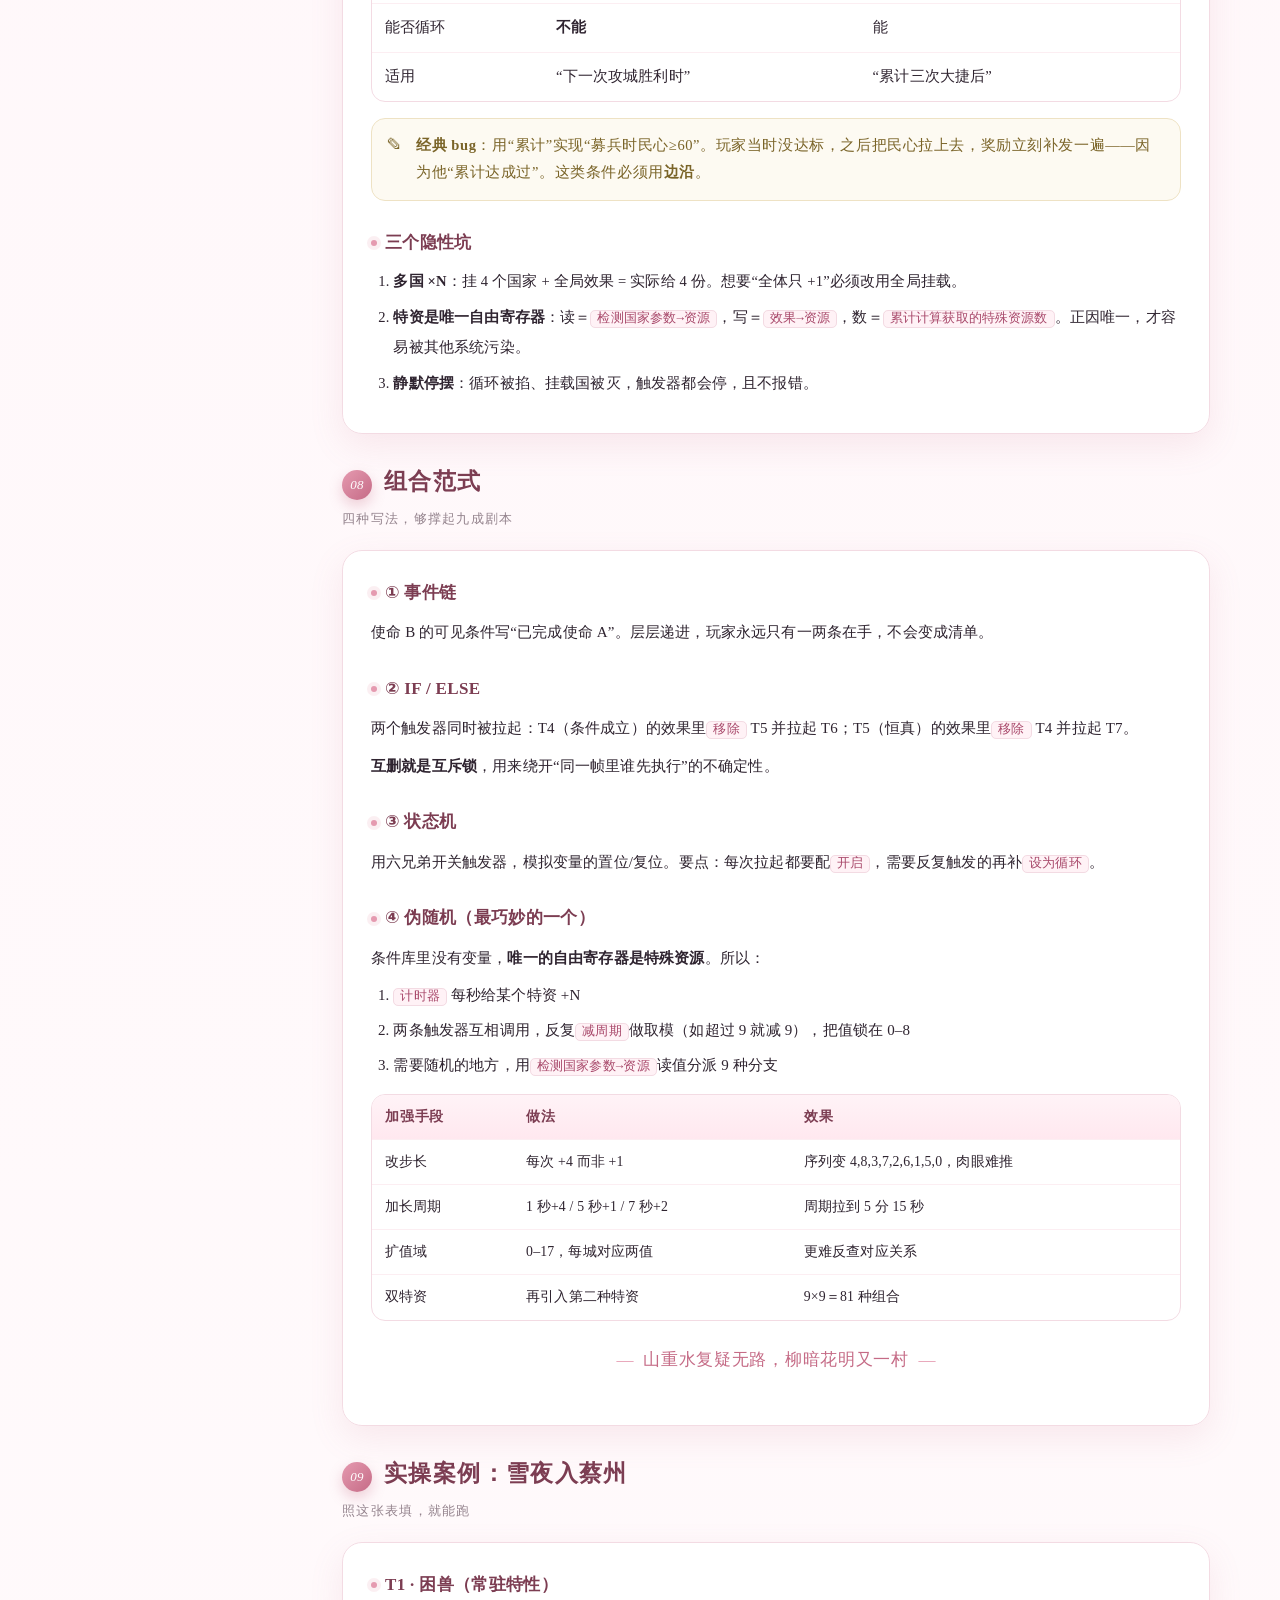
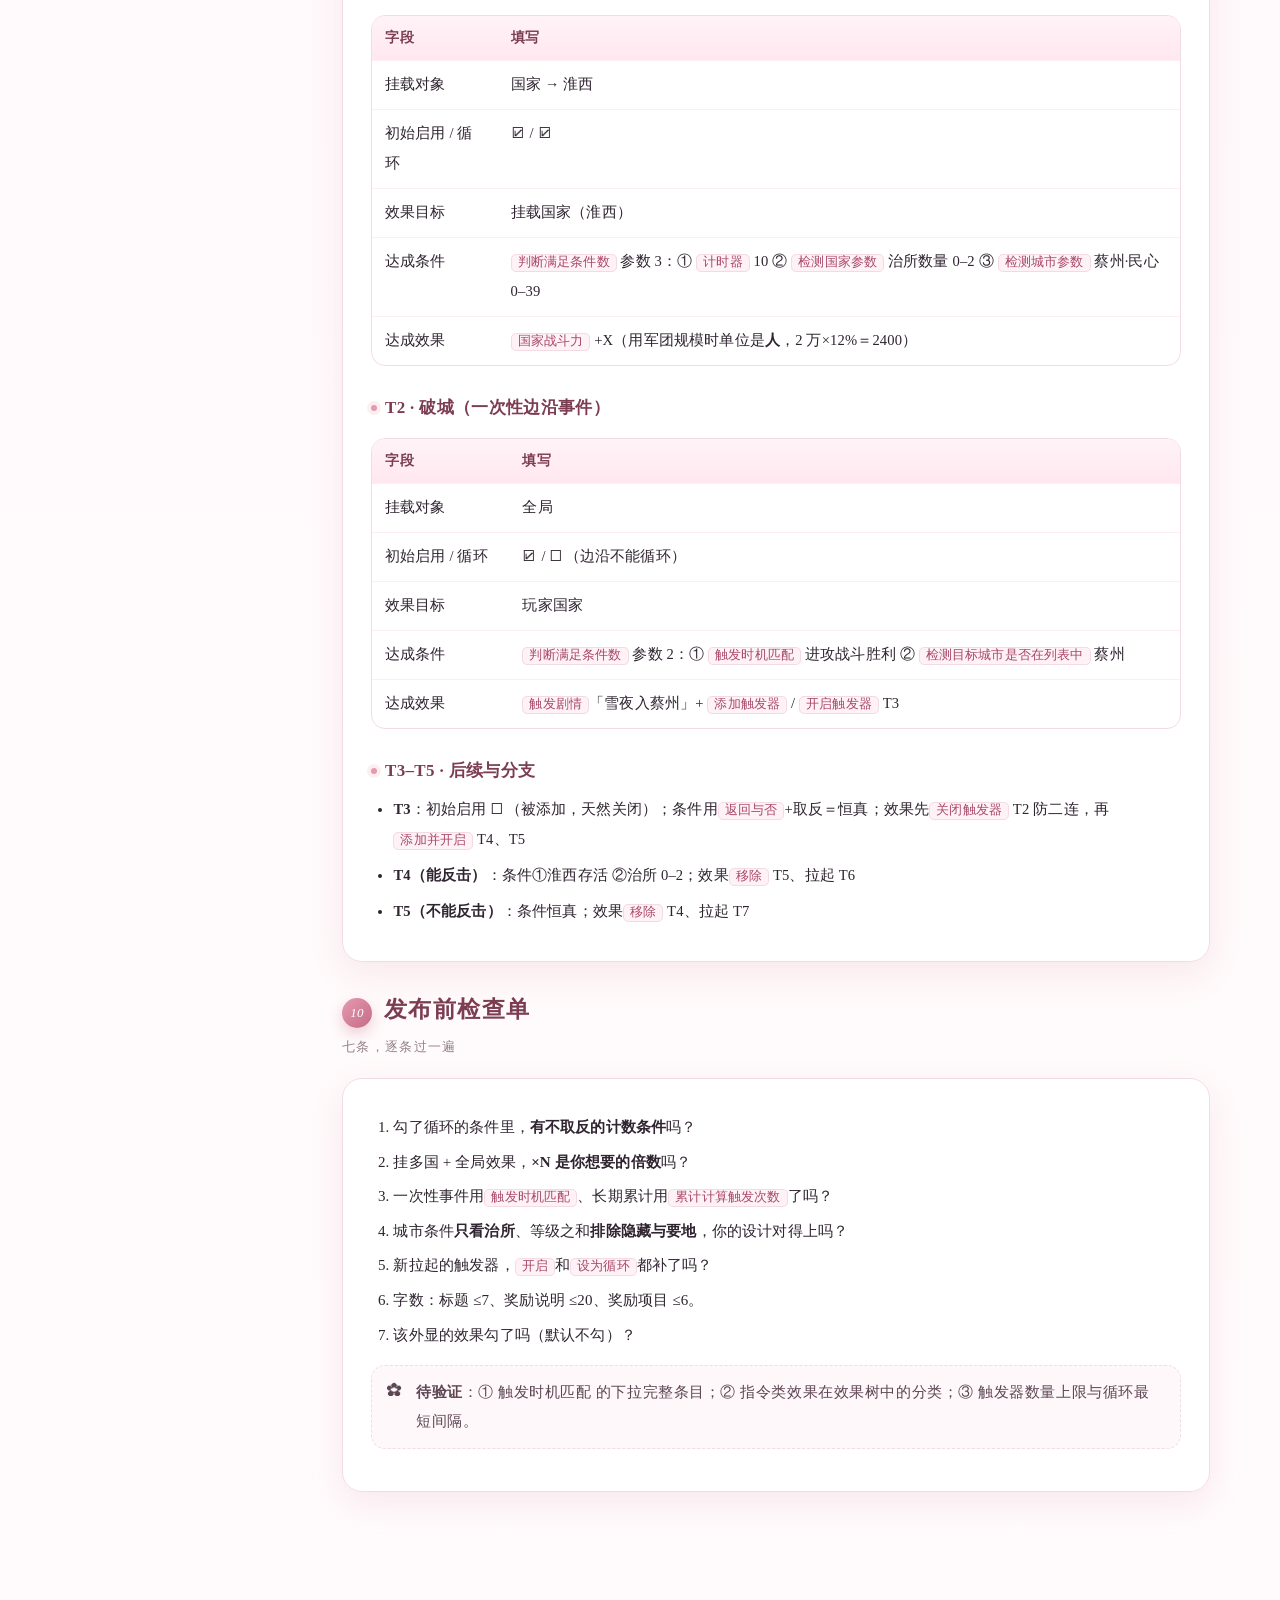
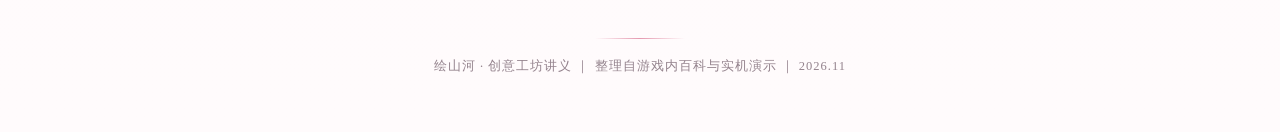
==== commit e4ed5aaf: "fix: 去掉并行预取，改用 48k 流式音轨" ====
--- a/index.html
+++ b/index.html
@@ -875,7 +875,7 @@
   var btn = document.getElementById('music');
   if (!btn) return;
 
-  var SRC = 'dango_music.mp3';
+  var SRC = 'dango_stream.mp3';
   var audio = null, on = false, timer = null, VOL = 0.85, START_VOL = 0.62, armed = false;
   var blobReady = false, preloading = false;
 
@@ -894,29 +894,6 @@
     return audio;
   }
 
-  /* 整包预取 → 切内存播放 */
-  function prefetch() {
-    if (preloading || blobReady) return;
-    preloading = true;
-    fetch(SRC, { cache: 'force-cache' })
-      .then(function (r) { return r.arrayBuffer(); })
-      .then(function (buf) {
-        if (!buf || buf.byteLength < 200000) return;
-        var url = URL.createObjectURL(new Blob([buf], { type: 'audio/mpeg' }));
-        var t = audio.currentTime || 0, wasPlaying = !audio.paused;
-        var once = function () {
-          audio.removeEventListener('loadedmetadata', once);
-          try { audio.currentTime = t; } catch (e) {}
-          if (wasPlaying || on) audio.play().catch(function () {});
-          blobReady = true;
-        };
-        audio.addEventListener('loadedmetadata', once);
-        audio.src = url;
-        audio.load();
-      })
-      .catch(function () { preloading = false; });
-  }
-
   function ramp(to, ms, done) {
     clearInterval(timer);
     var a = ensure(), from = a.volume, t0 = Date.now();
@@ -936,11 +913,11 @@
         btn.setAttribute('aria-pressed', 'true');
         a.volume = START_VOL;                 /* 立刻可闻 */
         ramp(VOL, 1500);
-        toast(); prefetch();
+        toast();
       }).catch(function () { arm(); });
     } else {
       on = true; btn.classList.add('on'); a.volume = START_VOL; ramp(VOL, 1500);
-      toast(); prefetch();
+      toast();
     }
   }
 
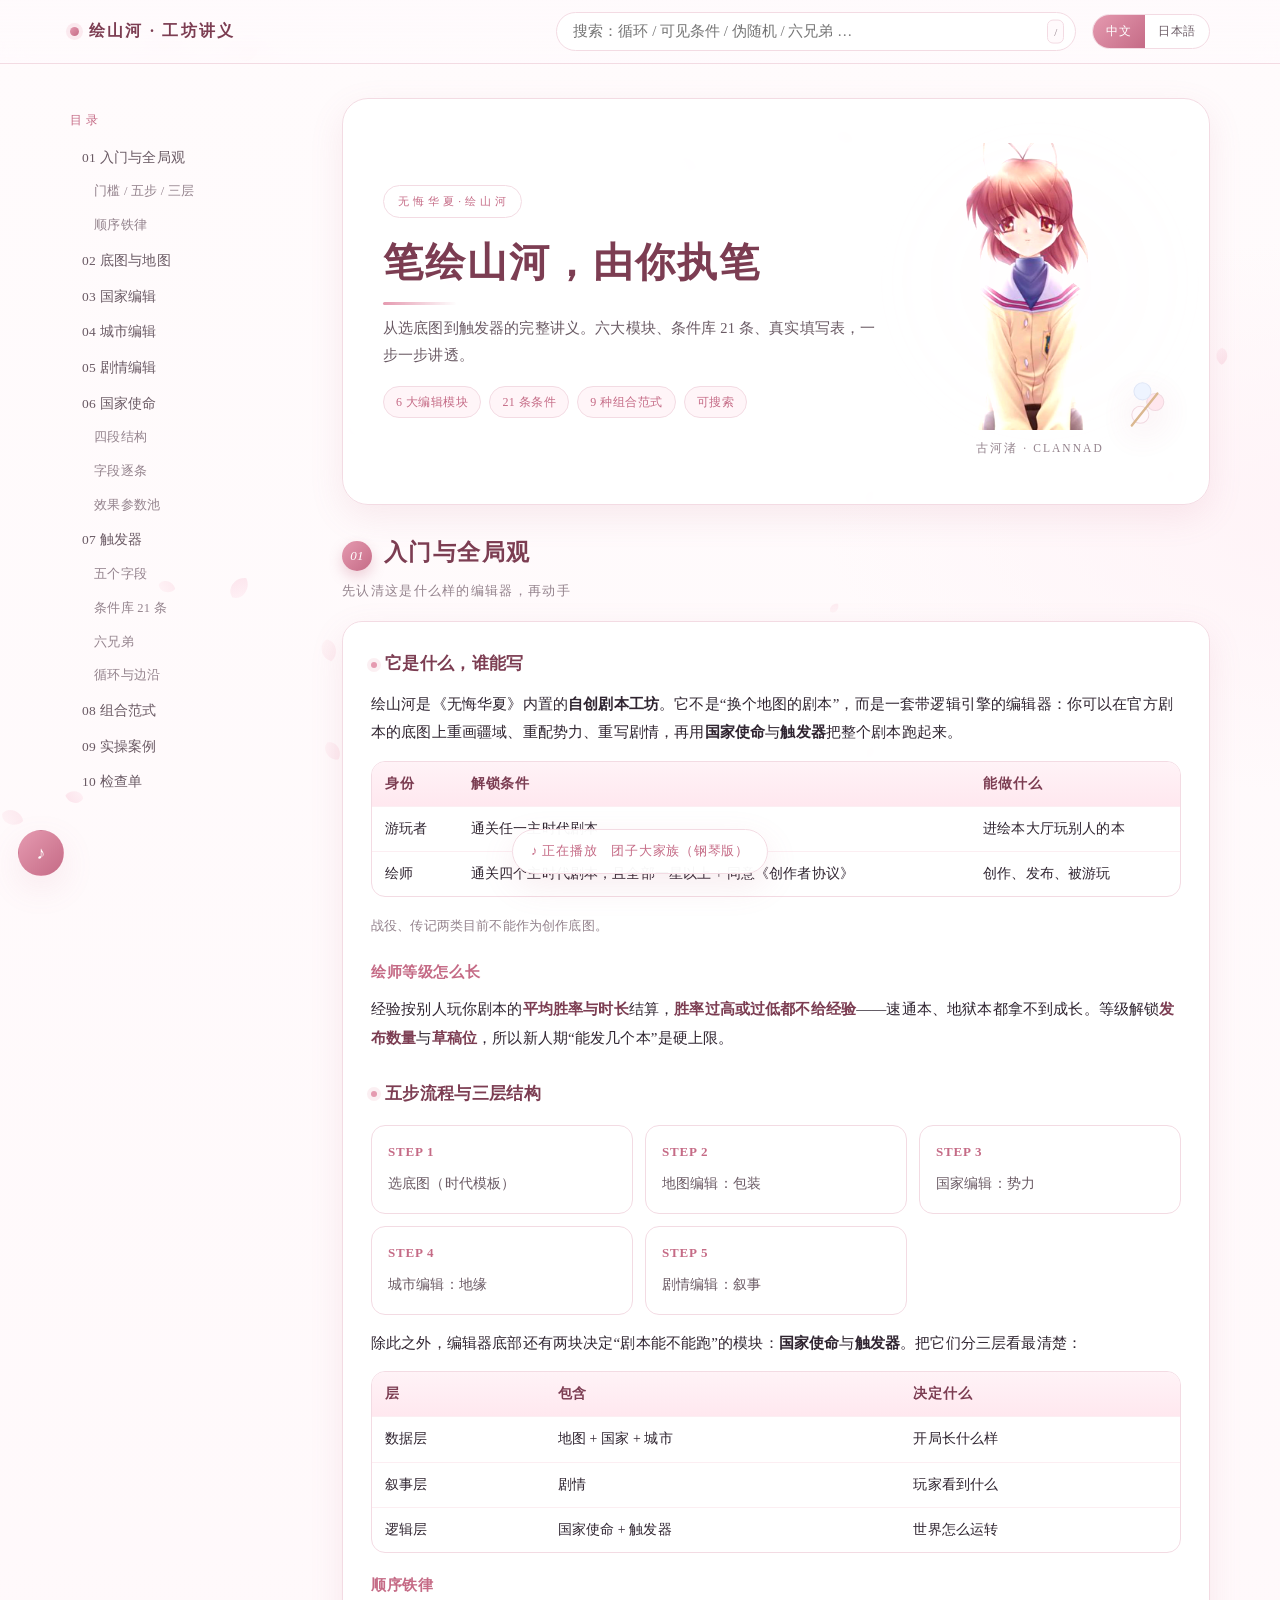
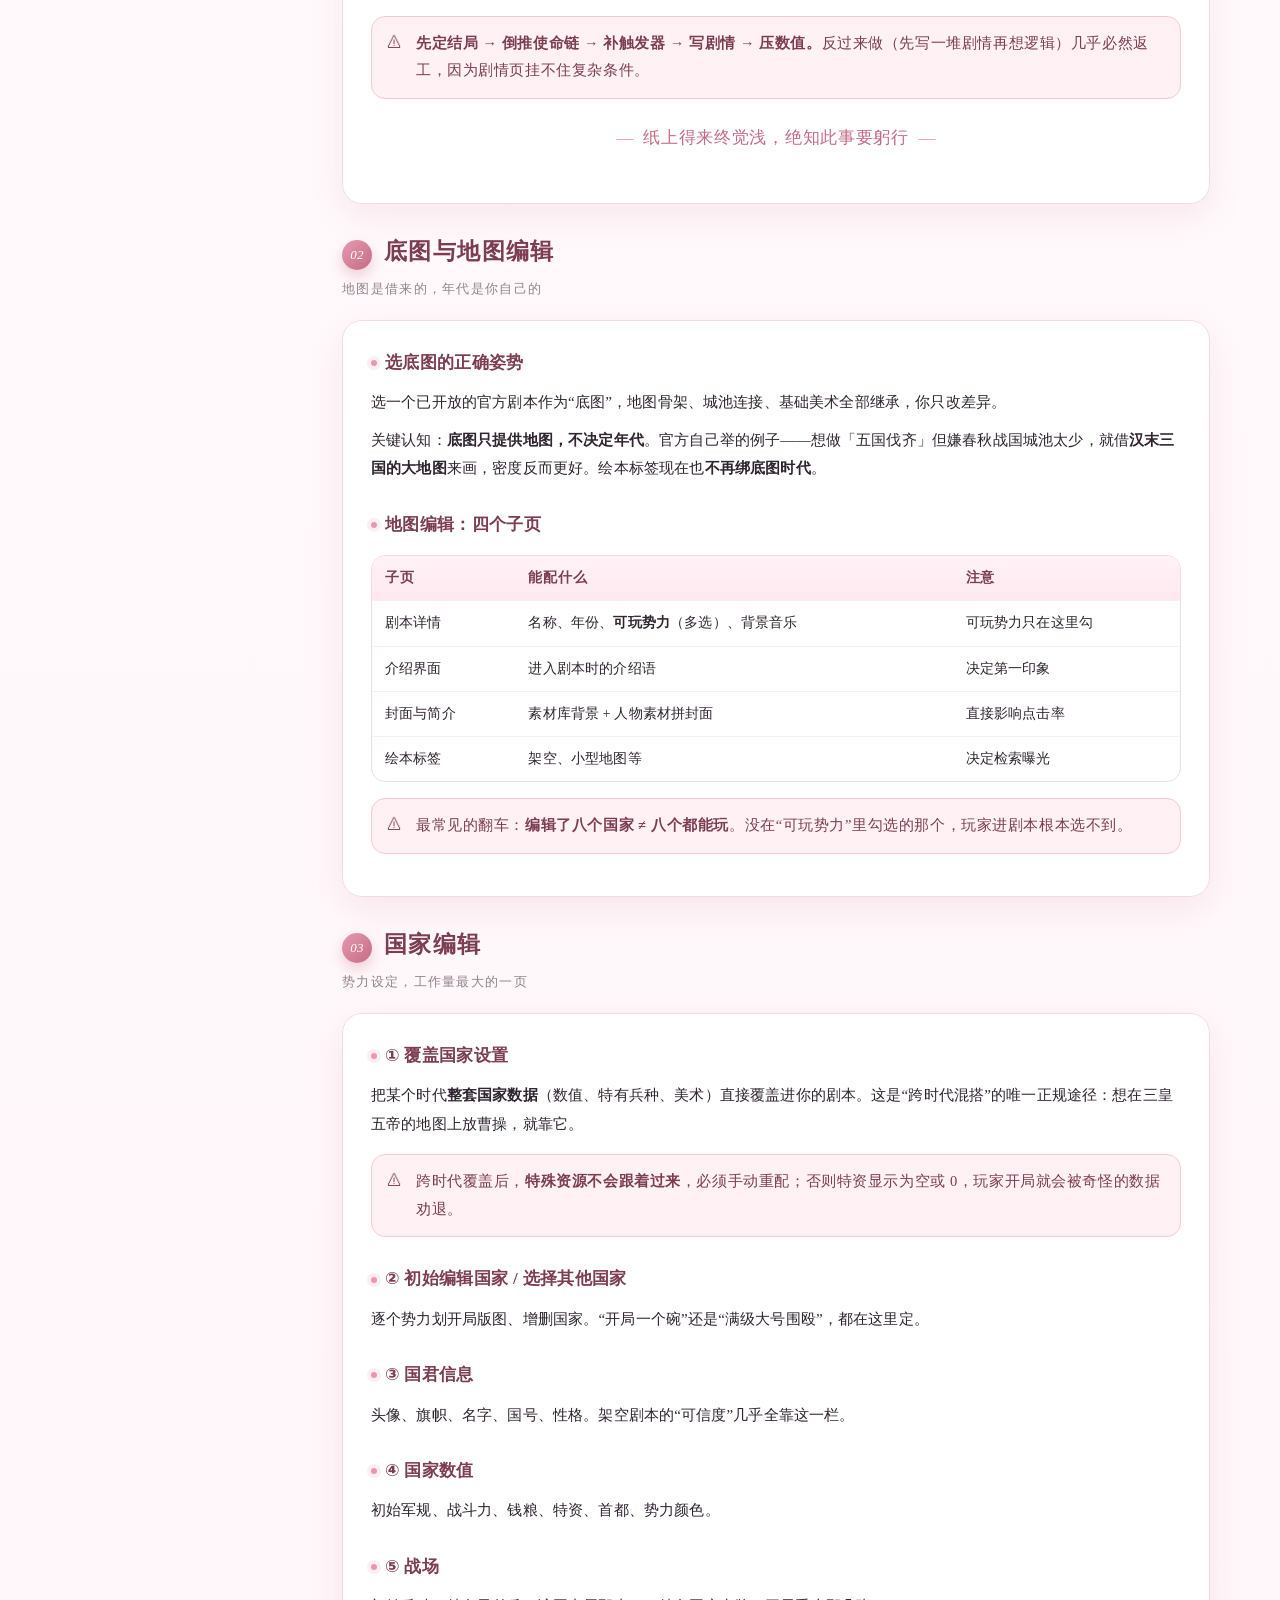
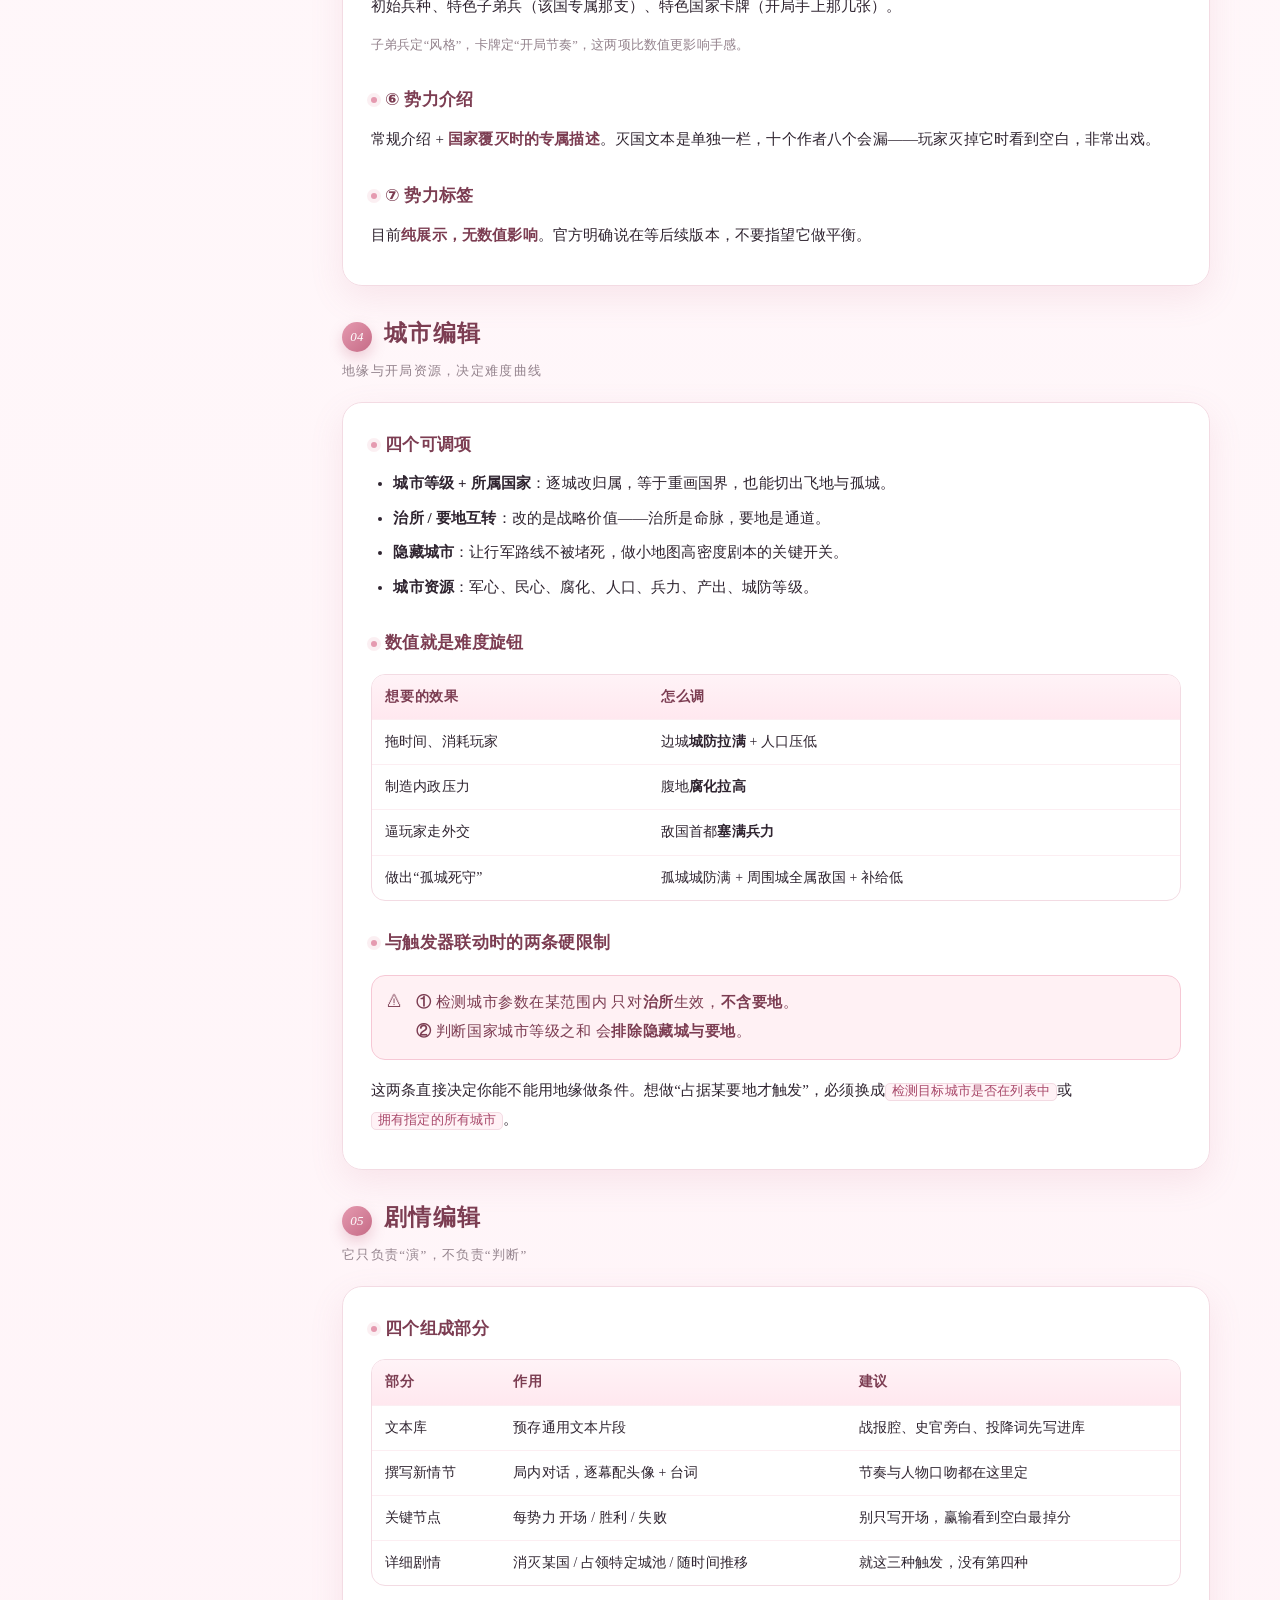
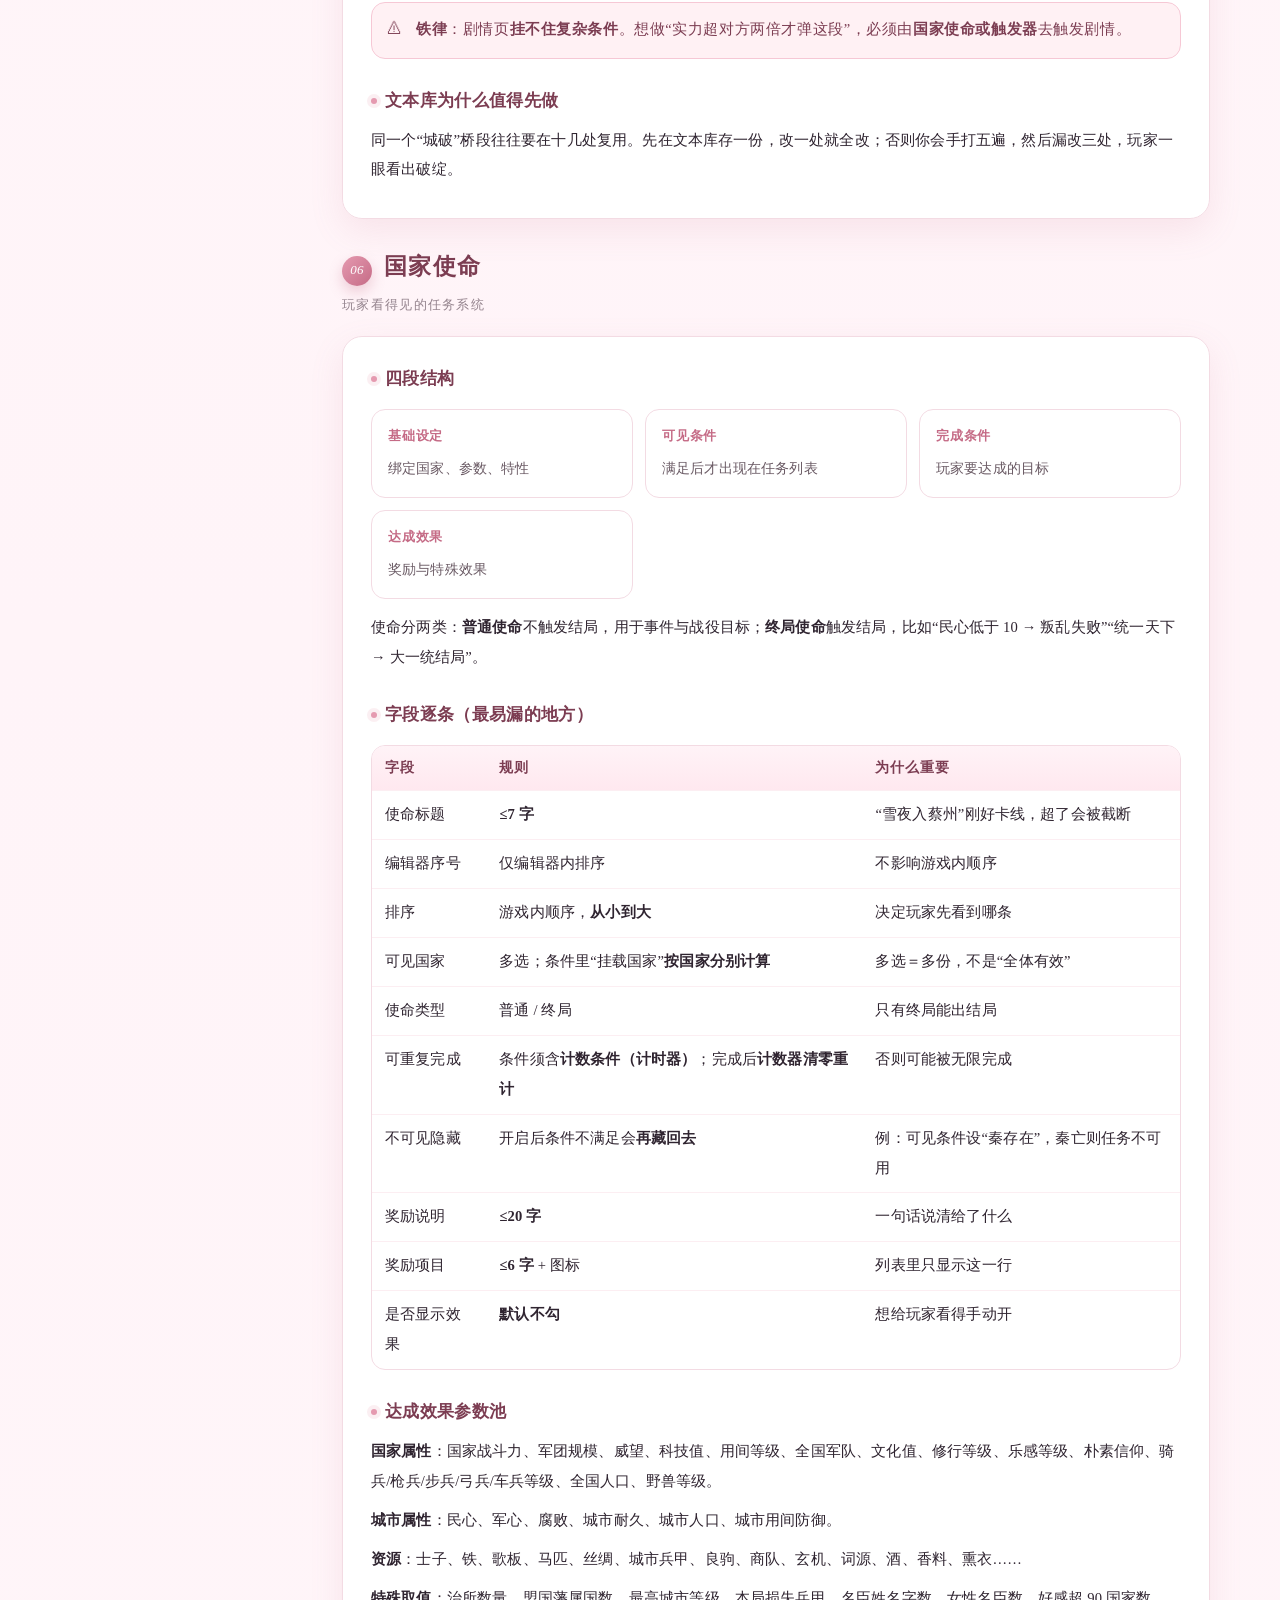
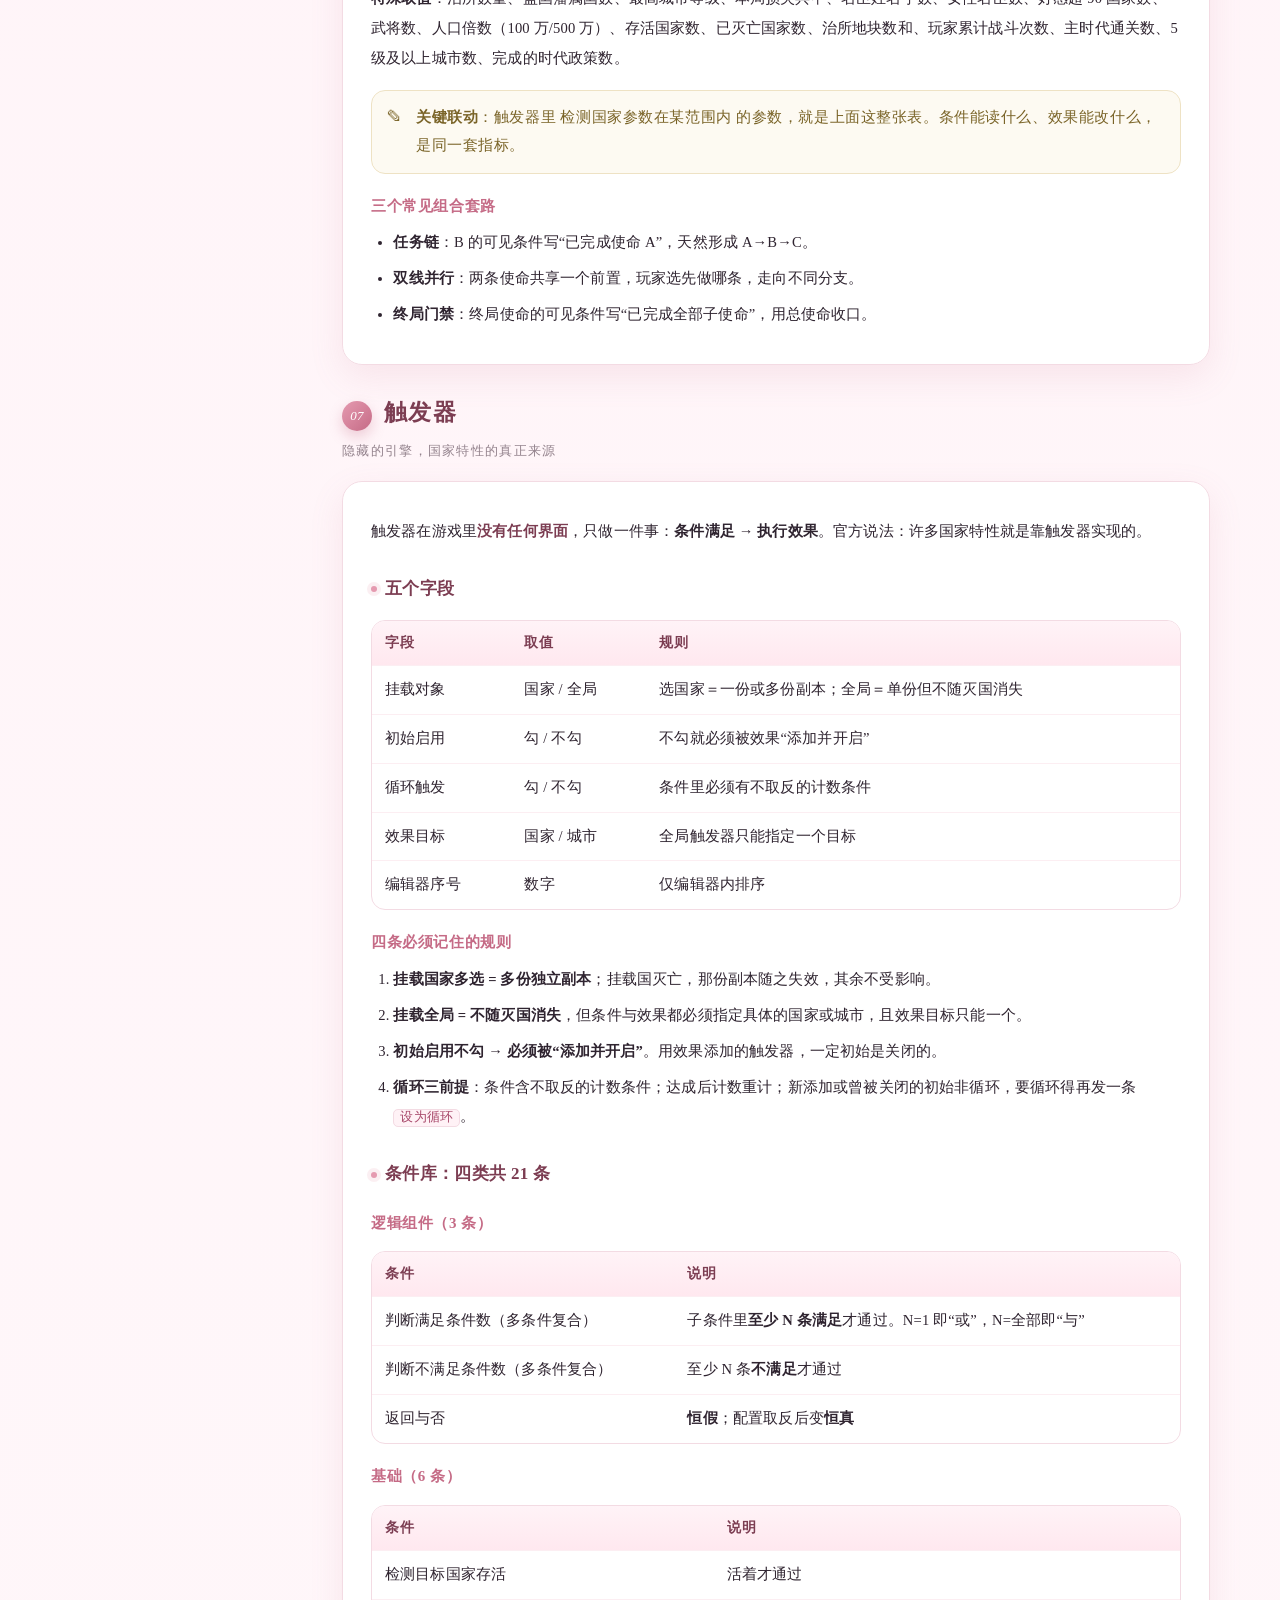
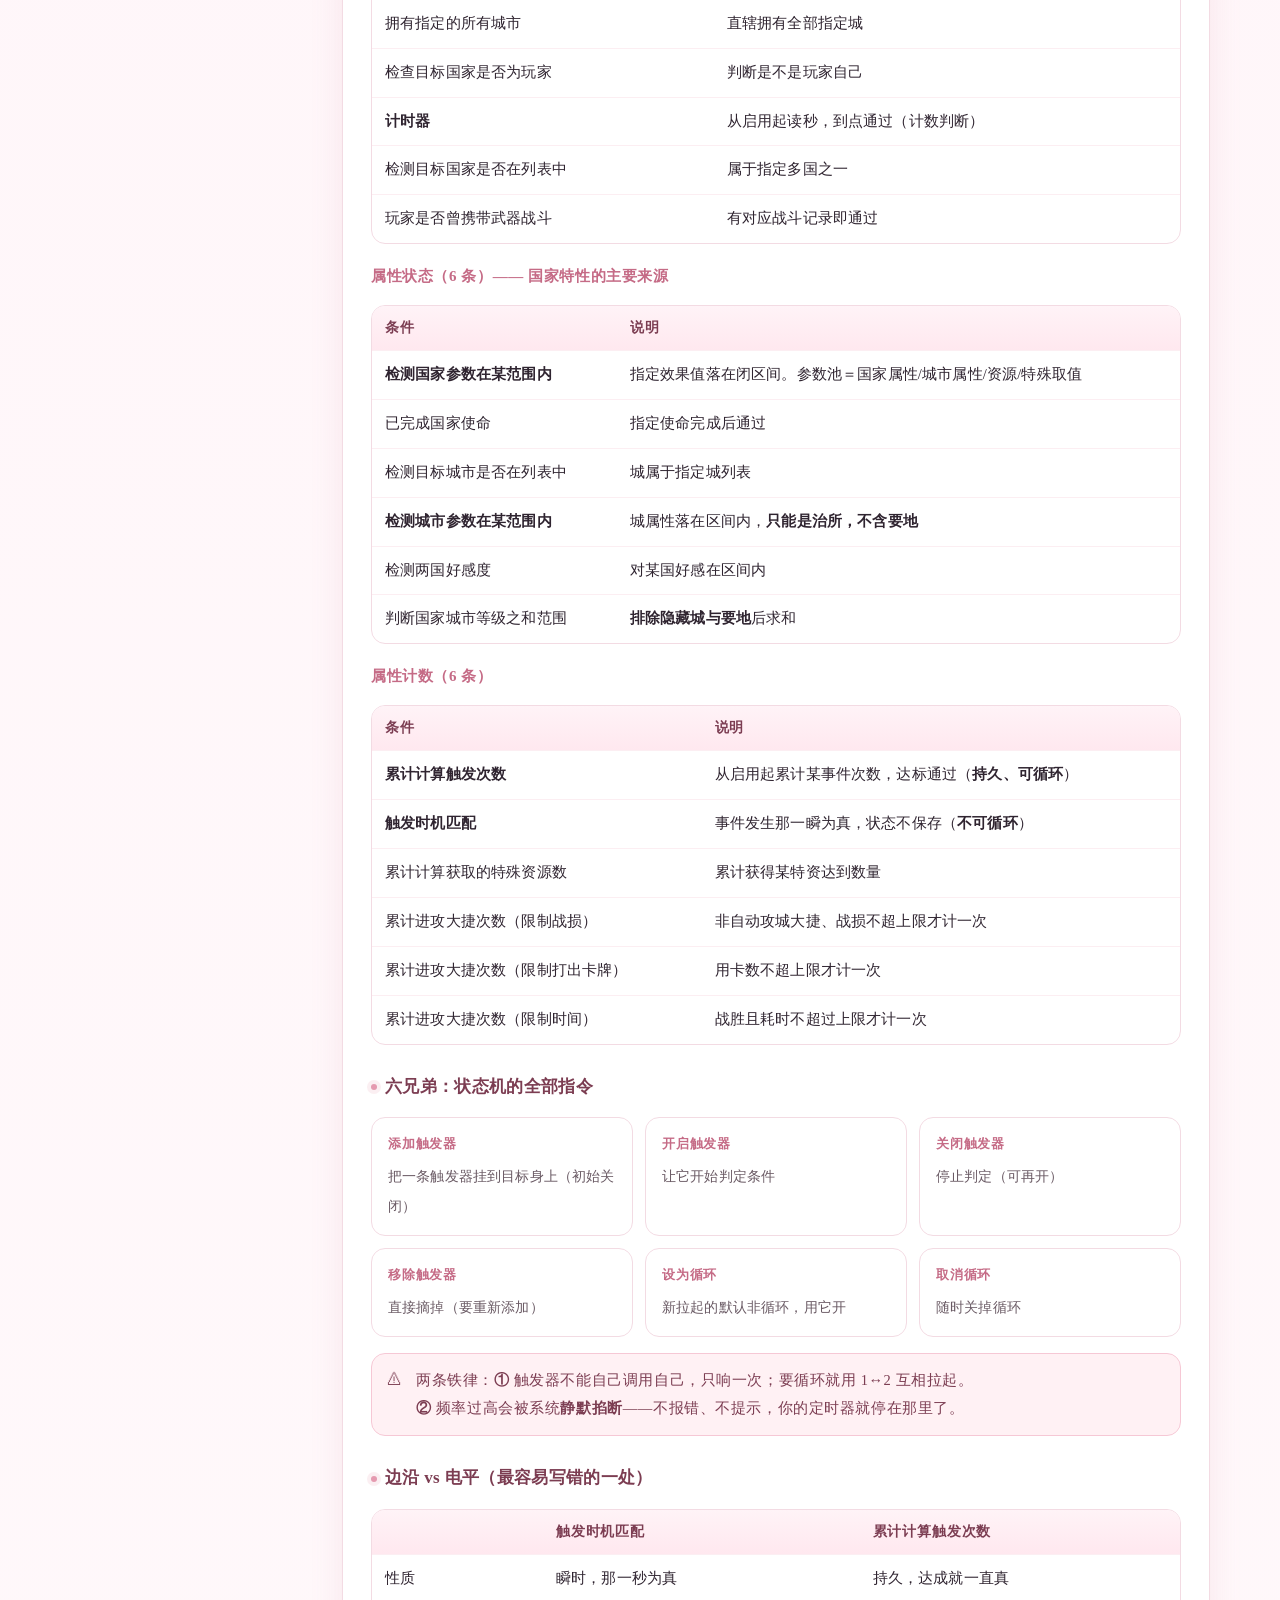
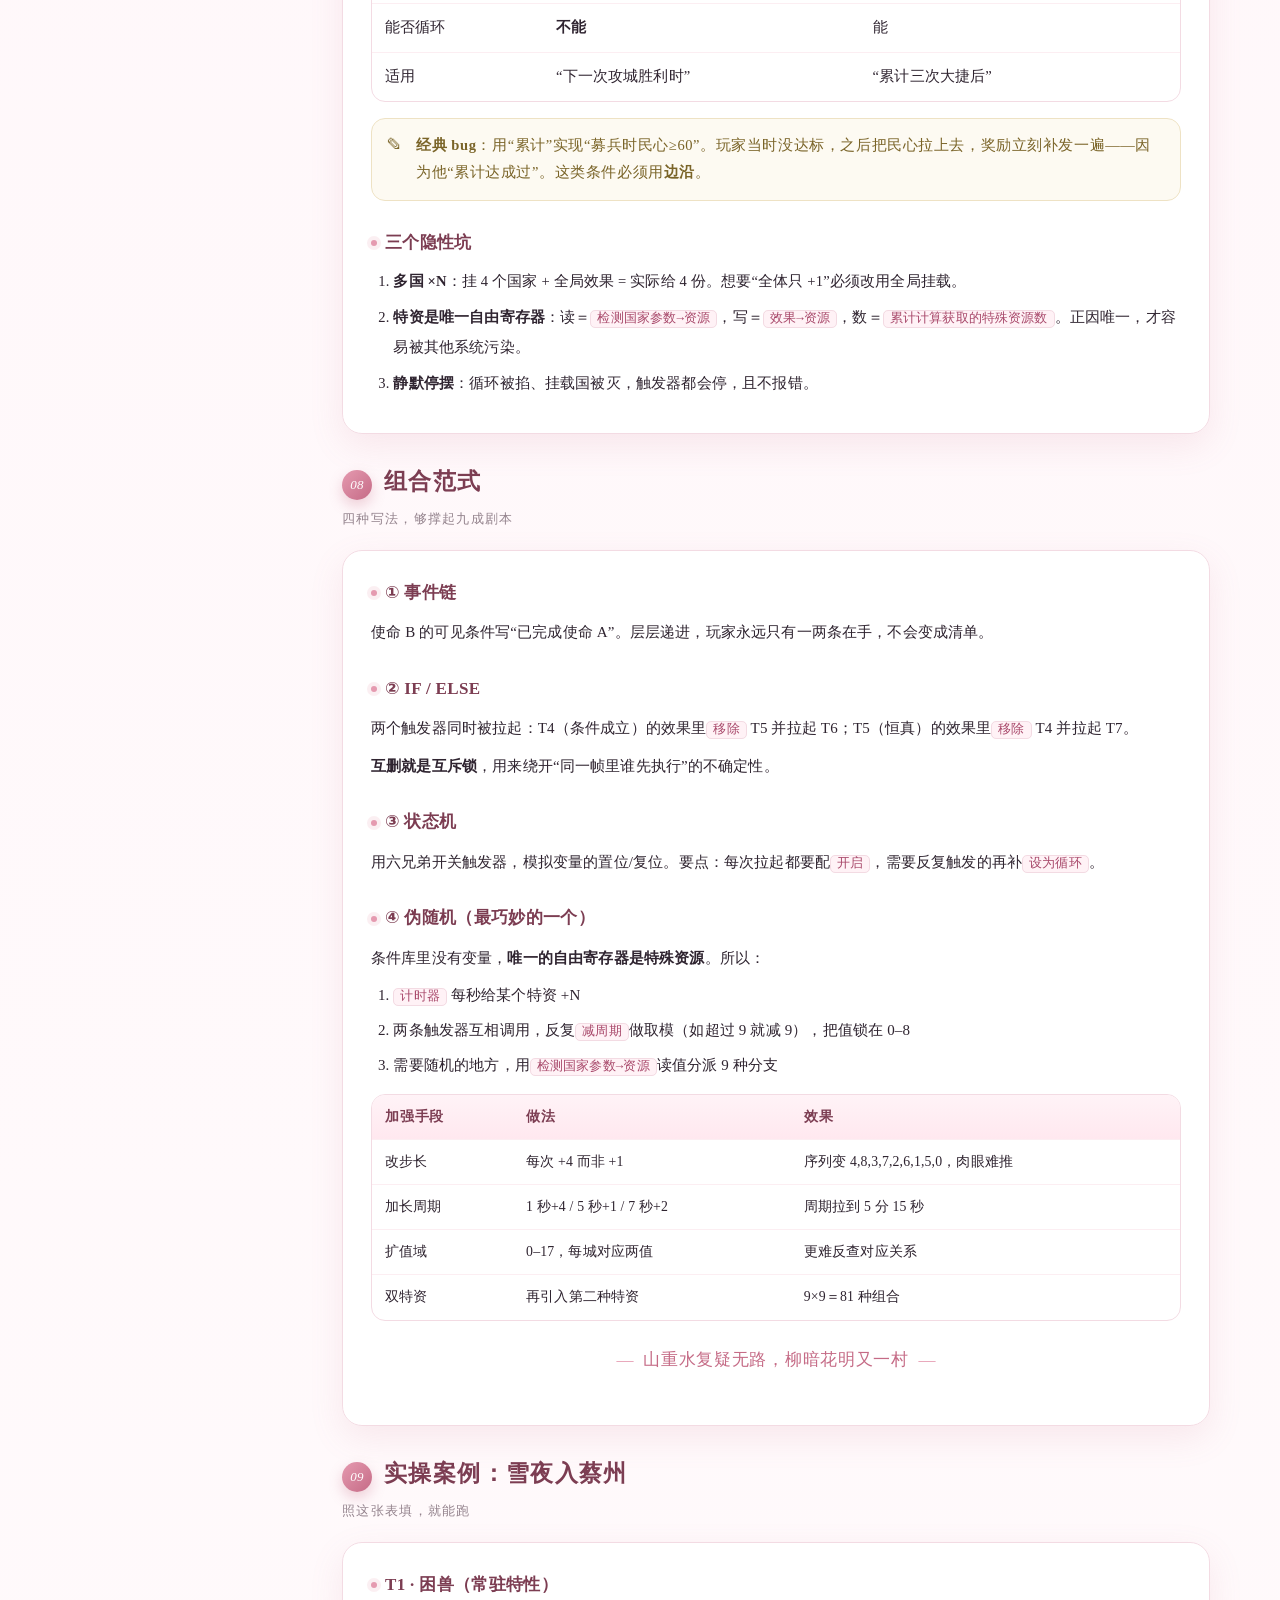
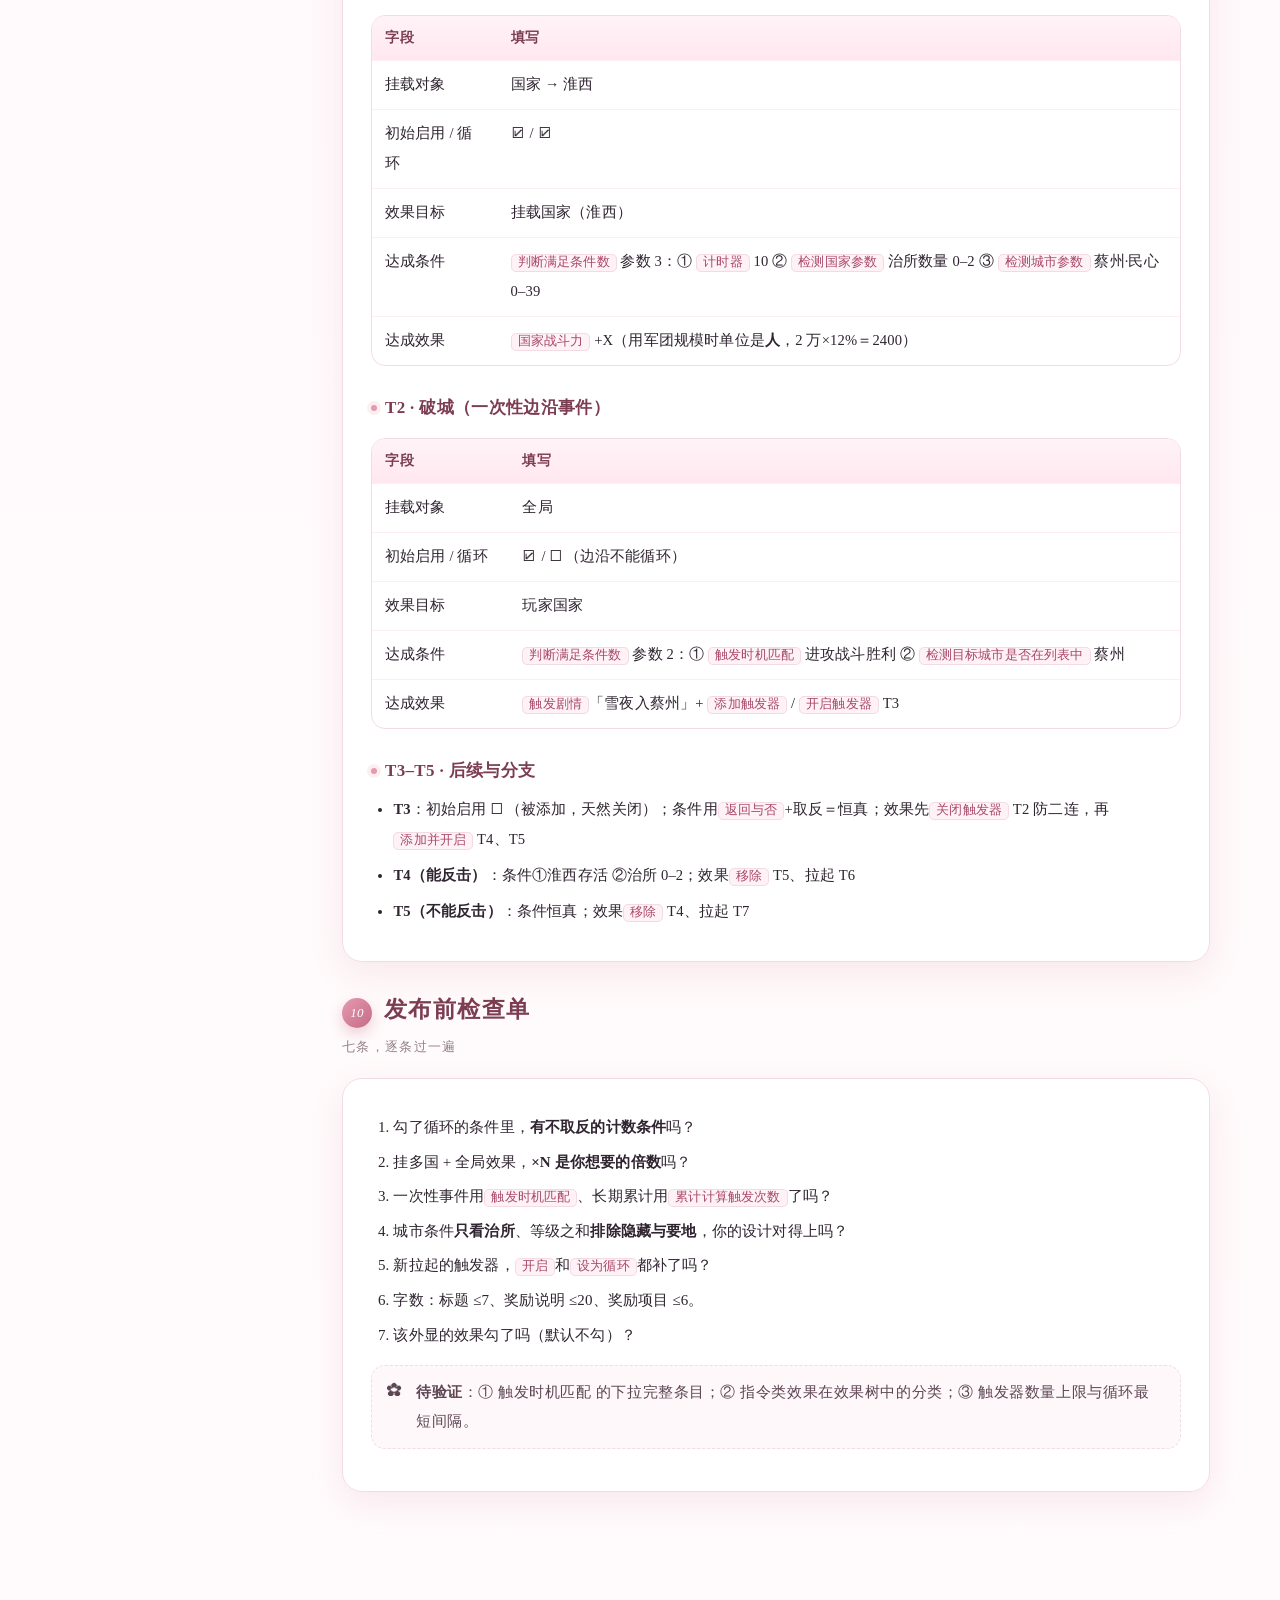
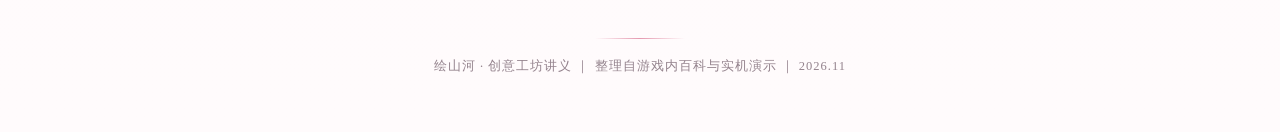
==== commit b6f17310: "fix: 恢复手机端目录抽屉脚本" ====
--- a/index.html
+++ b/index.html
@@ -969,6 +969,57 @@
   };
 })();
 
+/* ---------------- 手机端目录抽屉 ---------------- */
+(function () {
+  'use strict';
+  var btn = document.getElementById('tocbtn');
+  if (!btn) return;
+  var mask = null;
+
+  function build() {
+    var src = document.querySelector('aside');
+    mask = document.createElement('div');
+    mask.className = 'tocmask';
+    var panel = document.createElement('nav');
+    panel.className = 'tocpanel';
+    panel.innerHTML = '<button class="close" aria-label="关闭目录">✕</button>' +
+      '<div class="h">' + (src && src.querySelector('.h') ? src.querySelector('.h').textContent : '目录') + '</div>';
+    if (src) {
+      Array.prototype.forEach.call(src.querySelectorAll('a'), function (a) {
+        var c = document.createElement('a');
+        c.href = a.getAttribute('href');
+        c.textContent = a.textContent;
+        if (a.classList.contains('sub')) c.className = 'sub';
+        c.addEventListener('click', close);
+        panel.appendChild(c);
+      });
+    }
+    mask.appendChild(panel);
+    document.body.appendChild(mask);
+    mask.addEventListener('click', function (e) { if (e.target === mask) close(); });
+    panel.querySelector('.close').addEventListener('click', close);
+  }
+
+  function open() {
+    if (!mask) build();
+    mask.classList.add('open');
+    btn.setAttribute('aria-expanded', 'true');
+    document.body.style.overflow = 'hidden';
+  }
+  function close() {
+    if (mask) mask.classList.remove('open');
+    btn.setAttribute('aria-expanded', 'false');
+    document.body.style.overflow = '';
+  }
+
+  btn.setAttribute('aria-expanded', 'false');
+  btn.addEventListener('click', function (e) {
+    e.preventDefault(); e.stopPropagation();
+    (mask && mask.classList.contains('open')) ? close() : open();
+  });
+  document.addEventListener('keydown', function (e) { if (e.key === 'Escape') close(); });
+})();
+
 </script>
 </body>
 </html>
